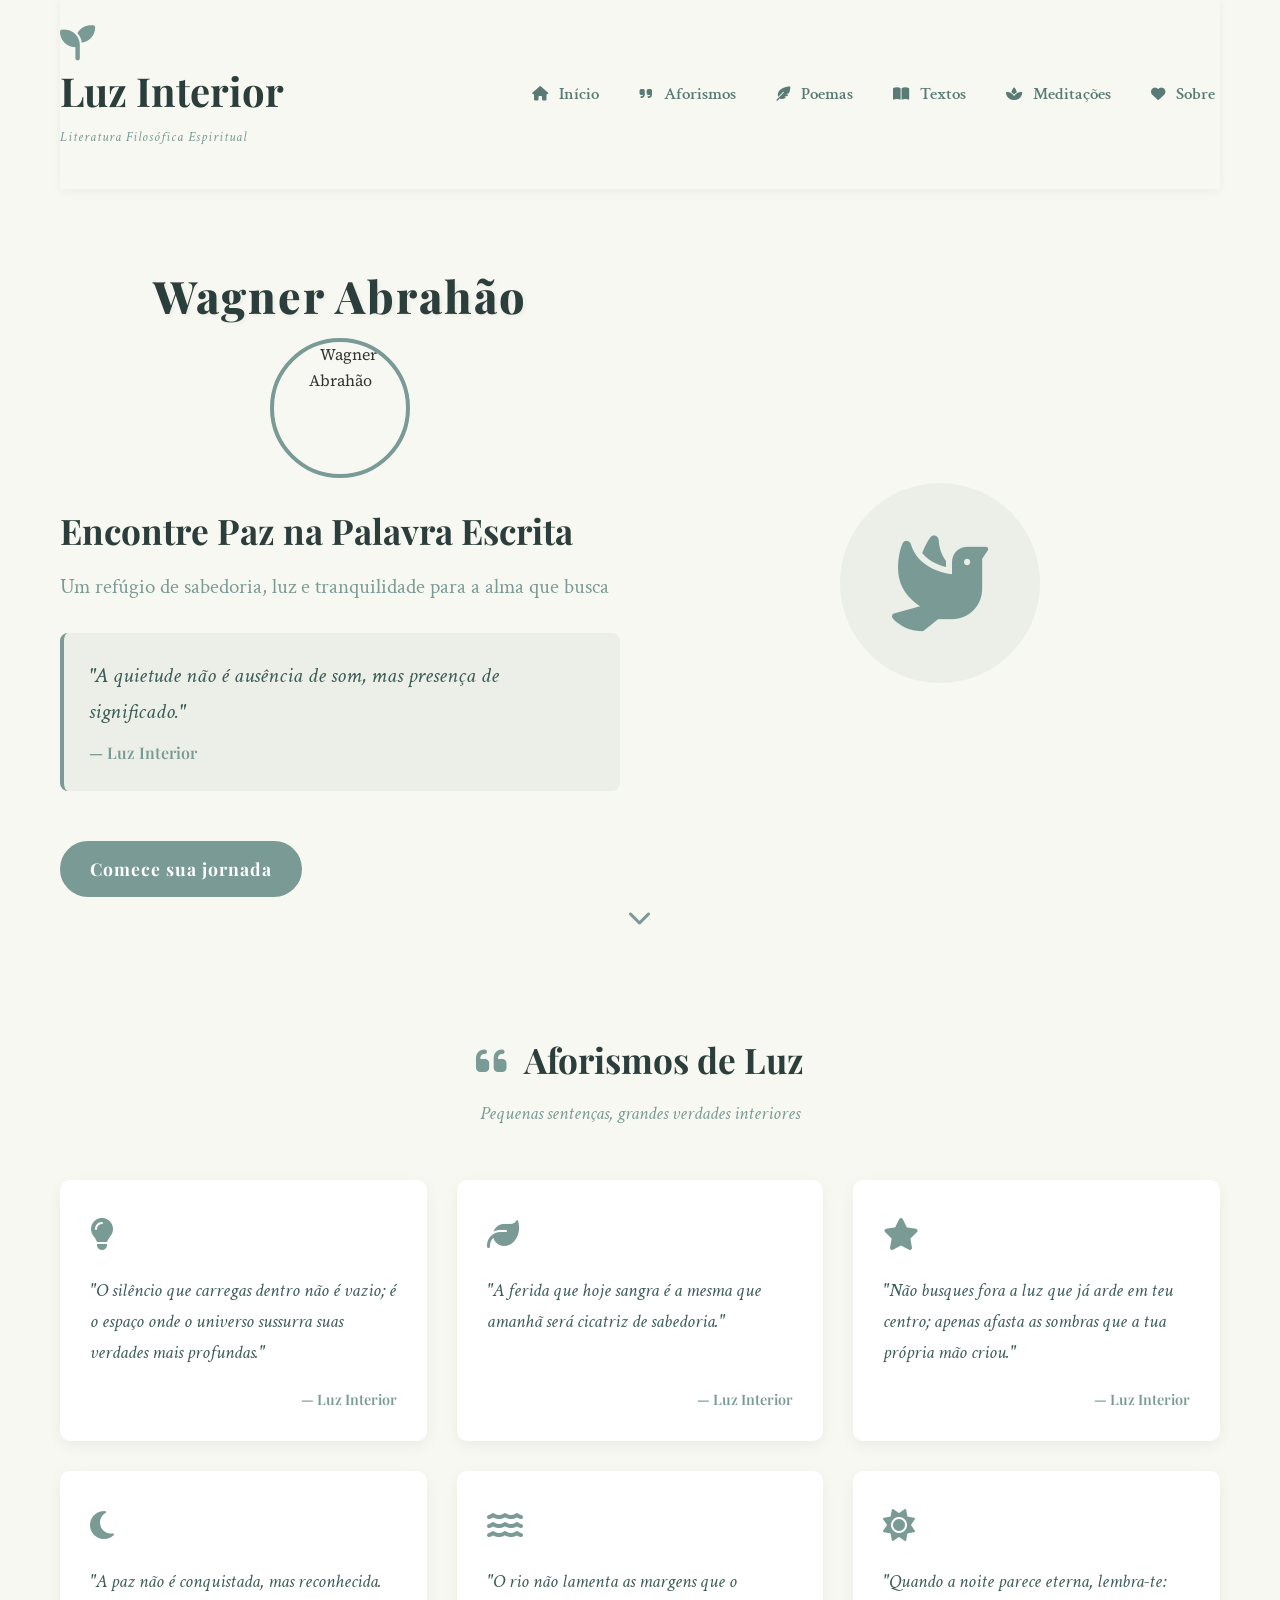
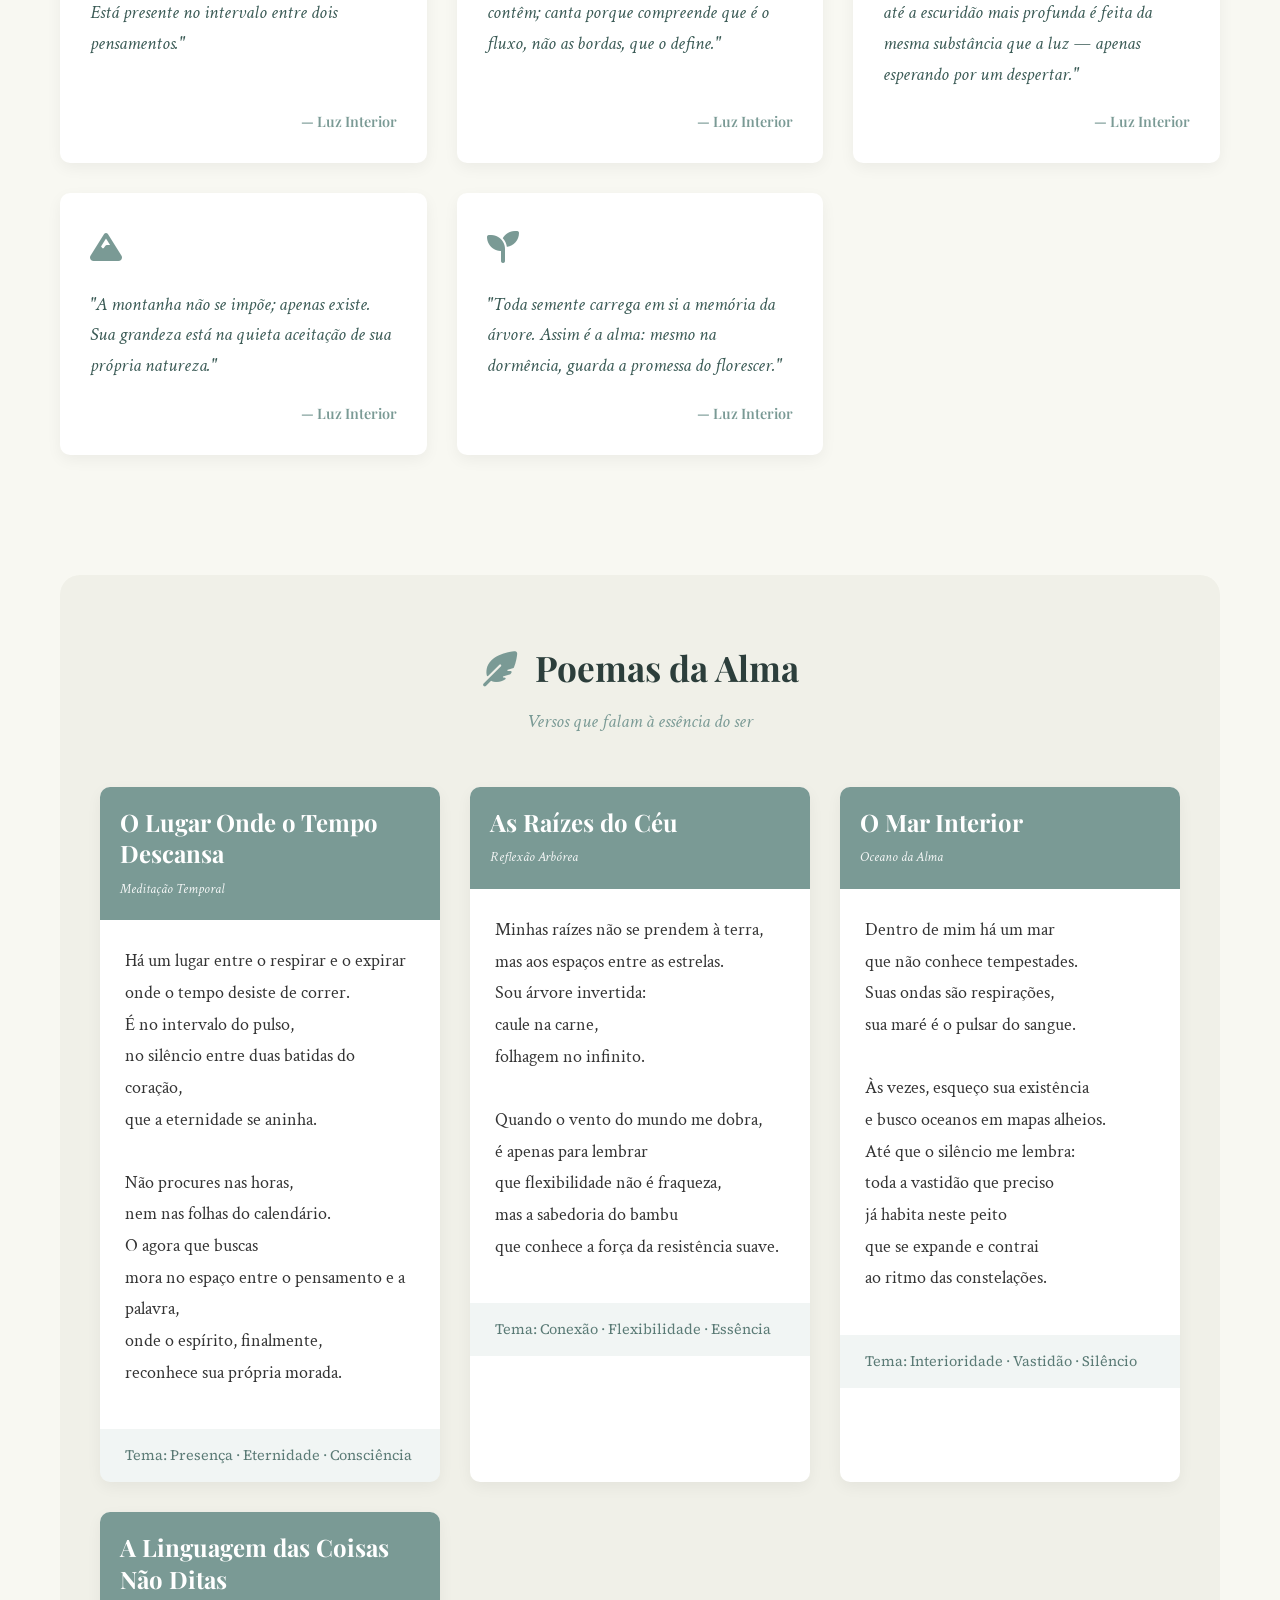
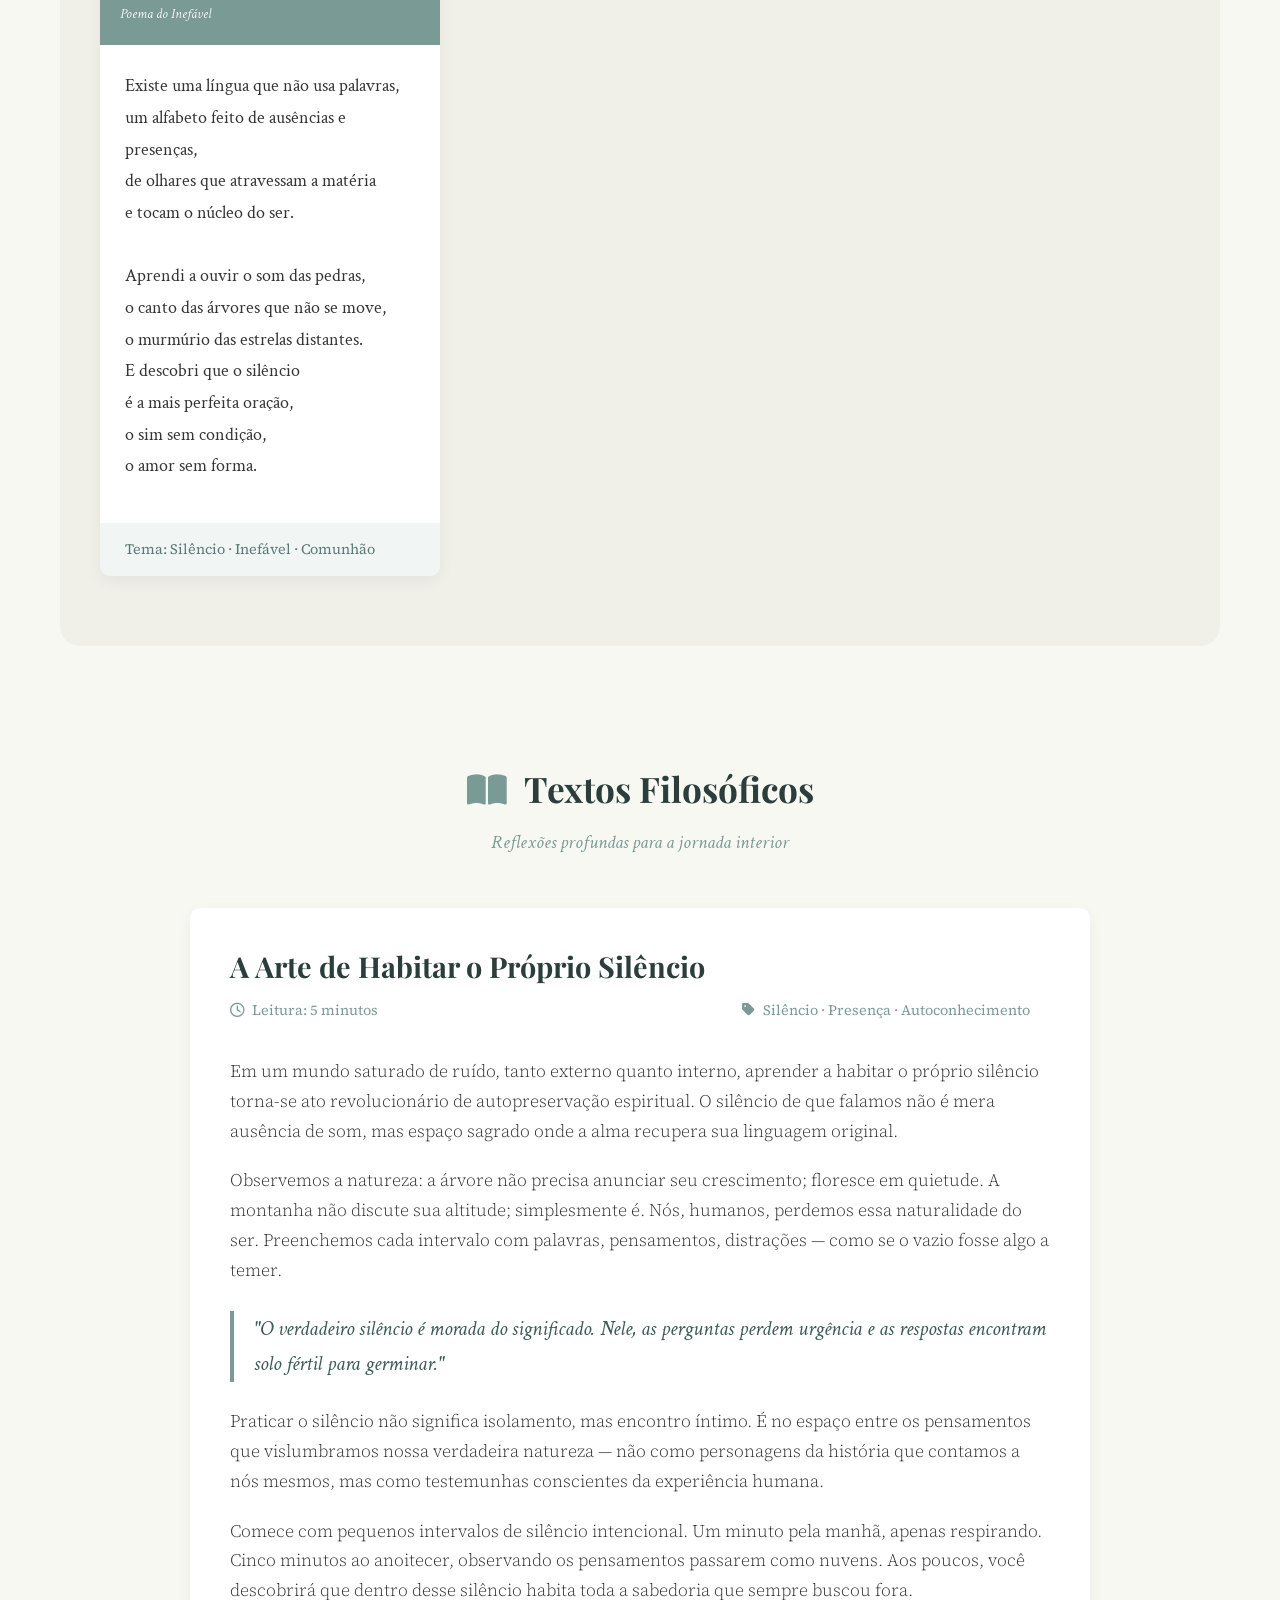
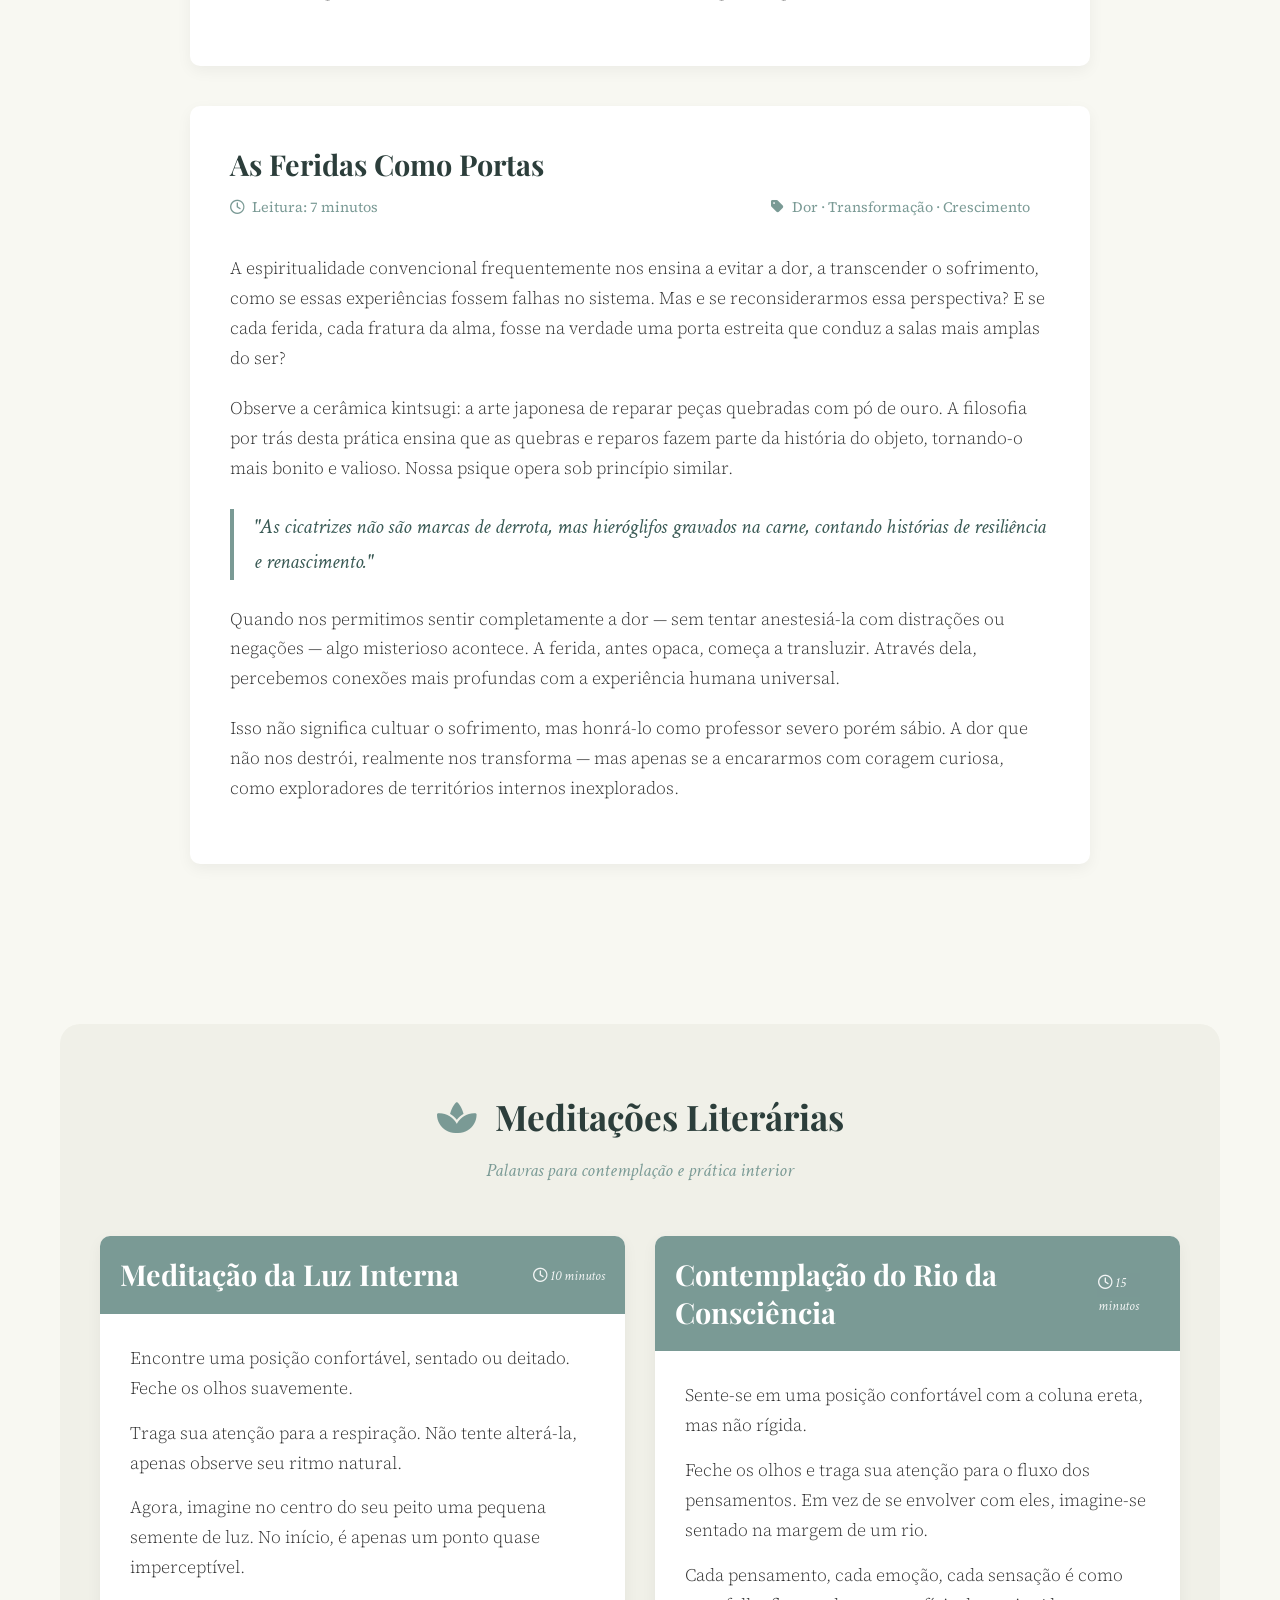
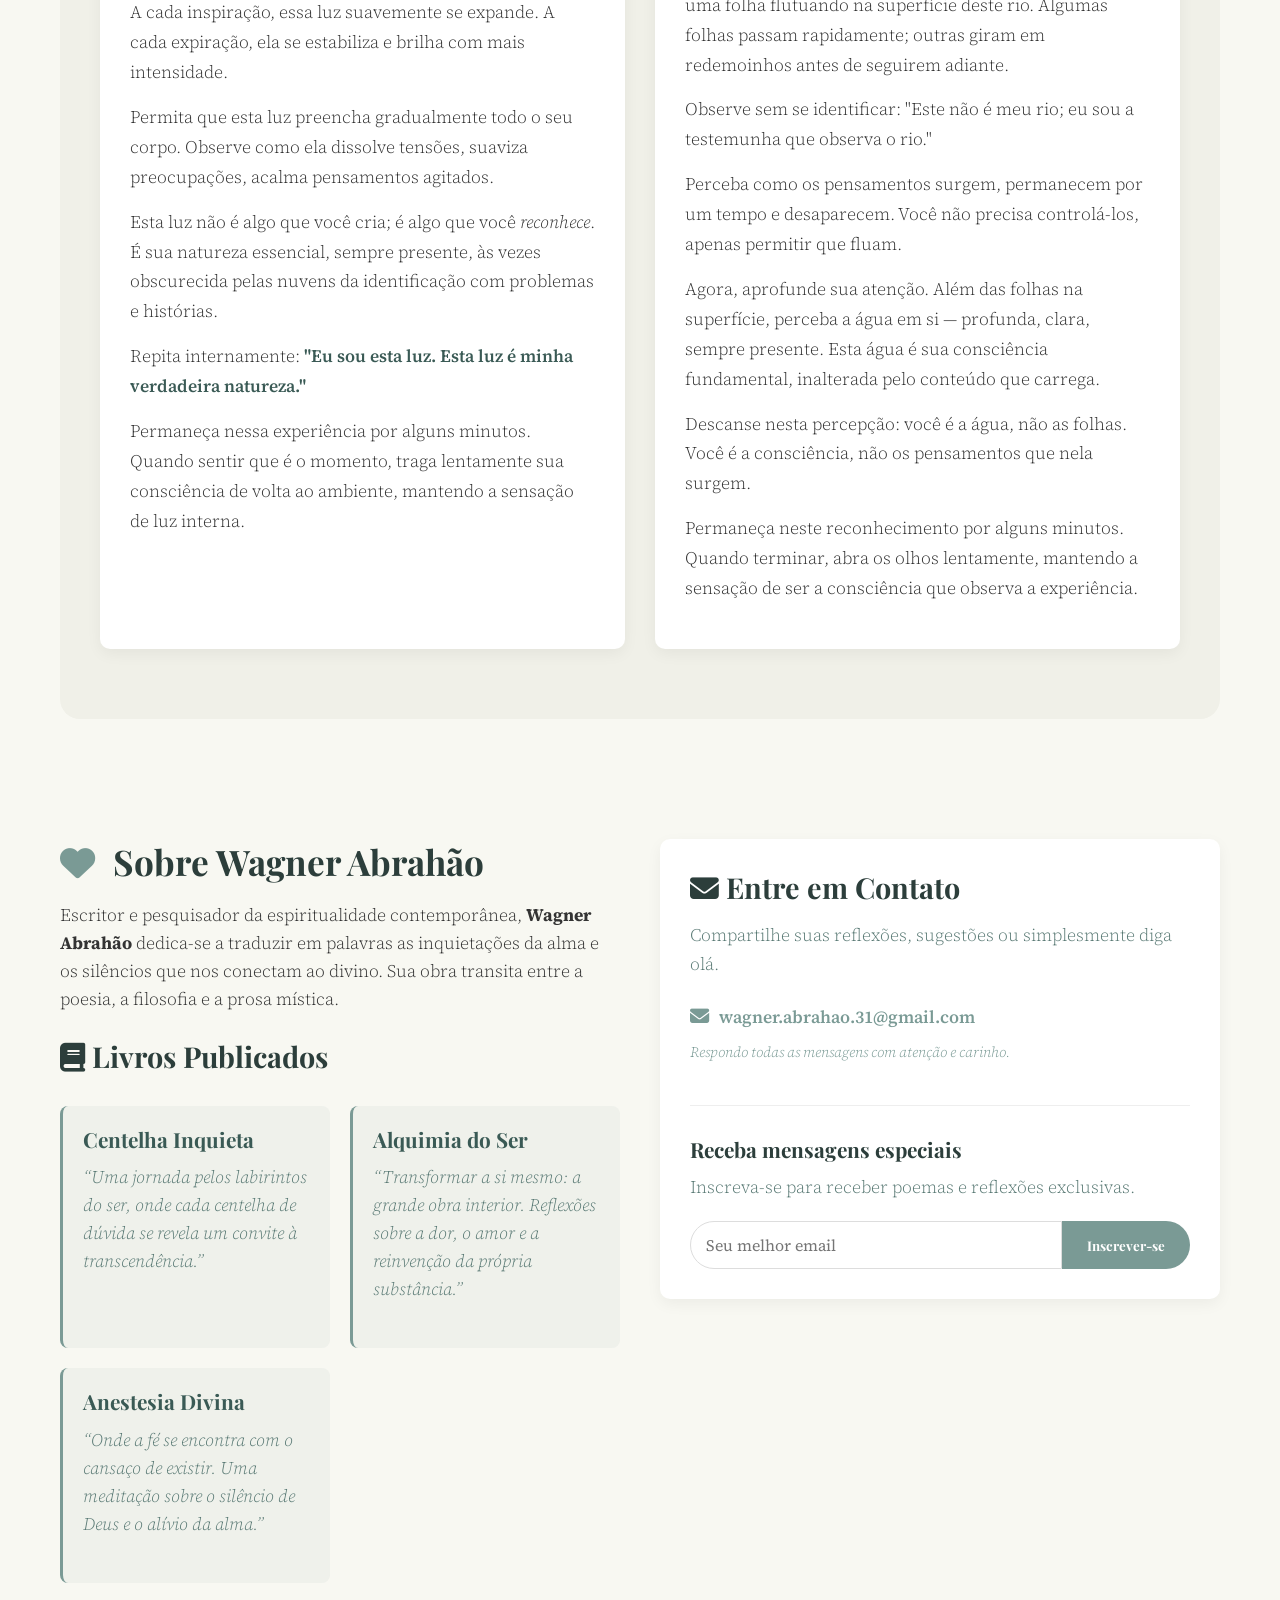
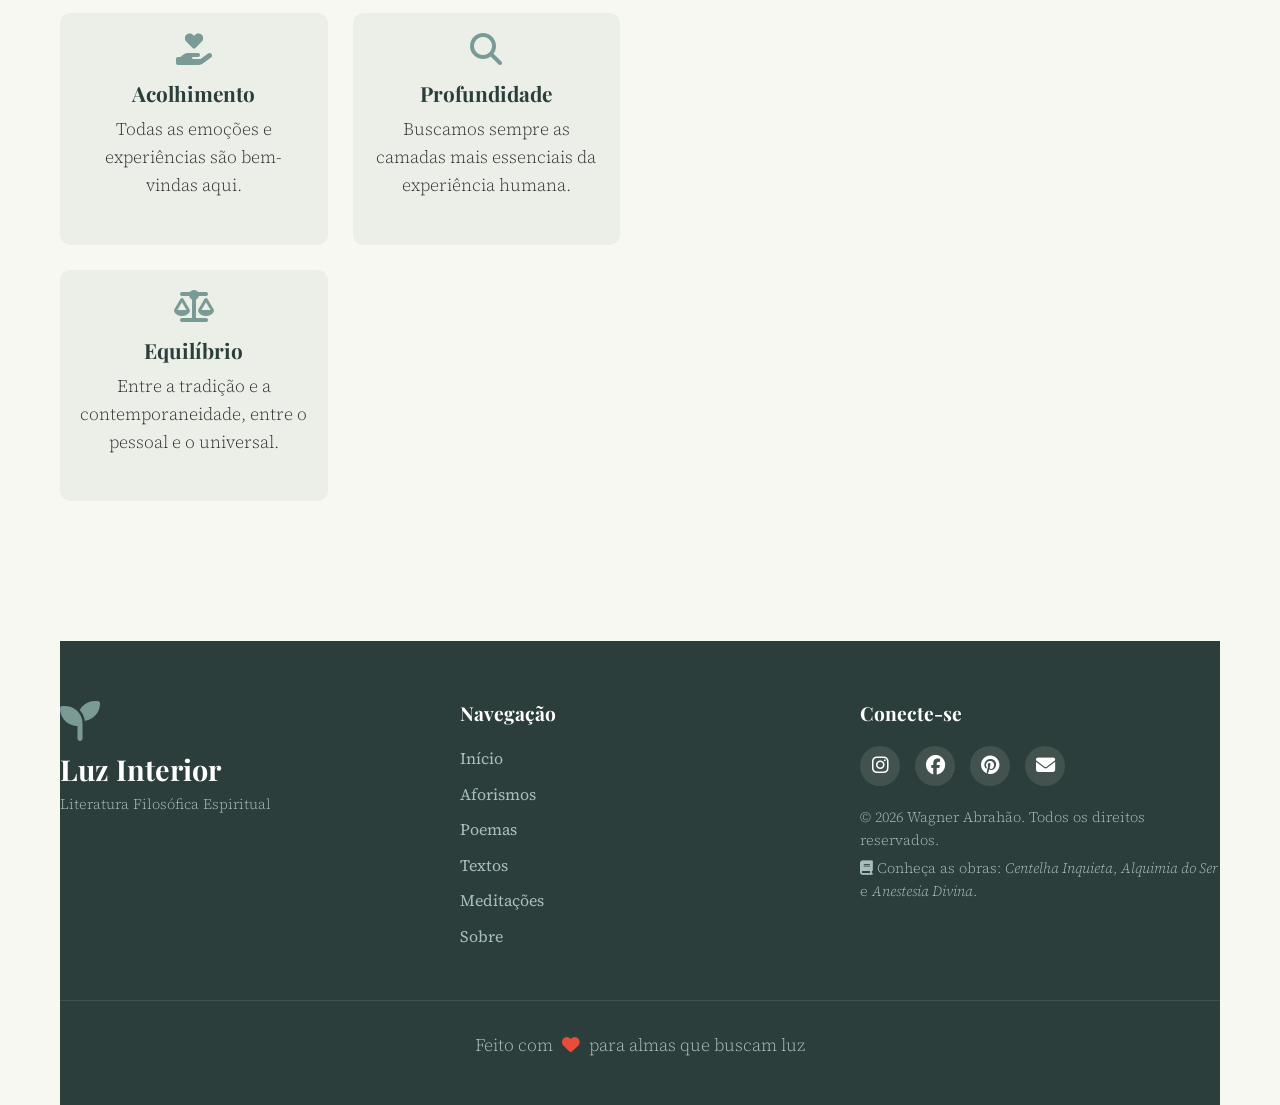
==== index.html @ ebd75d44 "Update index.html" ====
<!DOCTYPE html>
<html lang="pt-br">
<head>
    <meta charset="UTF-8">
    <meta name="viewport" content="width=device-width, initial-scale=1.0">
    <title>Luz Interior - Wagner Abrahão | Literatura Filosófica Espiritual</title>
    
    <!-- FAVICON CORRIGIDO (PNG BASE64 - SEM ERROS) -->
    <link rel="icon" type="image/png" href="[data-uri]">
    
    <link rel="stylesheet" href="style.css">
    <link rel="stylesheet" href="https://cdnjs.cloudflare.com/ajax/libs/font-awesome/6.4.0/css/all.min.css">
    <link href="https://fonts.googleapis.com/css2?family=Crimson+Text:wght@400;600;700&family=Playfair+Display:wght@400;700;800&family=Source+Serif+Pro:wght@300;400;600&display=swap" rel="stylesheet">
</head>
<body>
    <div class="container">
        <!-- HEADER -->
        <header>
            <div class="logo">
                <i class="fas fa-seedling"></i>
                <h1>Luz Interior</h1>
                <p class="subtitle">Literatura Filosófica Espiritual</p>
            </div>
            <nav>
                <ul>
                    <li><a href="#inicio" class="nav-link"><i class="fas fa-home"></i> Início</a></li>
                    <li><a href="#aforismos" class="nav-link"><i class="fas fa-quote-right"></i> Aforismos</a></li>
                    <li><a href="#poemas" class="nav-link"><i class="fas fa-feather-alt"></i> Poemas</a></li>
                    <li><a href="#textos" class="nav-link"><i class="fas fa-book-open"></i> Textos</a></li>
                    <li><a href="#meditacoes" class="nav-link"><i class="fas fa-spa"></i> Meditações</a></li>
                    <li><a href="#sobre" class="nav-link"><i class="fas fa-heart"></i> Sobre</a></li>
                </ul>
            </nav>
            <div class="mobile-menu">
                <i class="fas fa-bars" id="menu-toggle"></i>
            </div>
        </header>

        <main>
            <!-- HERO / INÍCIO (COM NOME E FOTO DO AUTOR) -->
            <section id="inicio" class="hero">
                <div class="hero-content">
                    <div class="hero-text">
                        <!-- ========== NOME E FOTO DO AUTOR ========== -->
                        <div class="hero-author">
                            <span class="hero-author-name">Wagner Abrahão</span>
                            <!-- 
                                ⚠️ ATENÇÃO: SUBSTITUA A URL ABAIXO PELA URL RAW DA SUA FOTO NO GITHUB ⚠️
                                EXEMPLO: https://raw.githubusercontent.com/WagnerAbrahao/luz-interior/main/perfil.jpg
                            -->
                            <img src="https://raw.githubusercontent.com/SEU-USUARIO/SEU-REPOSITORIO/main/perfil.jpg"
                                 alt="Wagner Abrahão"
                                 class="hero-author-image"
                                 onerror="this.onerror=null; this.src='https://via.placeholder.com/140x140/7a9a95/ffffff?text=WA';">
                        </div>
                        <!-- ========================================= -->
                        
                        <h2>Encontre Paz na Palavra Escrita</h2>
                        <p class="hero-subtitle">Um refúgio de sabedoria, luz e tranquilidade para a alma que busca</p>
                        <div class="quote">
                            <p>"A quietude não é ausência de som, mas presença de significado."</p>
                            <span class="quote-author">— Luz Interior</span>
                        </div>
                        <a href="#aforismos" class="cta-button">Comece sua jornada</a>
                    </div>
                    <div class="hero-image">
                        <div class="floating-icon">
                            <i class="fas fa-dove"></i>
                        </div>
                    </div>
                </div>
                <div class="scroll-indicator">
                    <i class="fas fa-chevron-down"></i>
                </div>
            </section>

            <!-- AFORISMOS -->
            <section id="aforismos" class="section">
                <div class="section-header">
                    <h2><i class="fas fa-quote-left"></i> Aforismos de Luz</h2>
                    <p class="section-subtitle">Pequenas sentenças, grandes verdades interiores</p>
                </div>
                <div class="content-grid">
                    <div class="card">
                        <div class="card-icon"><i class="fas fa-lightbulb"></i></div>
                        <p>"O silêncio que carregas dentro não é vazio; é o espaço onde o universo sussurra suas verdades mais profundas."</p>
                        <span class="author">— Luz Interior</span>
                    </div>
                    <div class="card">
                        <div class="card-icon"><i class="fas fa-leaf"></i></div>
                        <p>"A ferida que hoje sangra é a mesma que amanhã será cicatriz de sabedoria."</p>
                        <span class="author">— Luz Interior</span>
                    </div>
                    <div class="card">
                        <div class="card-icon"><i class="fas fa-star"></i></div>
                        <p>"Não busques fora a luz que já arde em teu centro; apenas afasta as sombras que a tua própria mão criou."</p>
                        <span class="author">— Luz Interior</span>
                    </div>
                    <div class="card">
                        <div class="card-icon"><i class="fas fa-moon"></i></div>
                        <p>"A paz não é conquistada, mas reconhecida. Está presente no intervalo entre dois pensamentos."</p>
                        <span class="author">— Luz Interior</span>
                    </div>
                    <div class="card">
                        <div class="card-icon"><i class="fas fa-water"></i></div>
                        <p>"O rio não lamenta as margens que o contêm; canta porque compreende que é o fluxo, não as bordas, que o define."</p>
                        <span class="author">— Luz Interior</span>
                    </div>
                    <div class="card">
                        <div class="card-icon"><i class="fas fa-sun"></i></div>
                        <p>"Quando a noite parece eterna, lembra-te: até a escuridão mais profunda é feita da mesma substância que a luz — apenas esperando por um despertar."</p>
                        <span class="author">— Luz Interior</span>
                    </div>
                    <div class="card">
                        <div class="card-icon"><i class="fas fa-mountain"></i></div>
                        <p>"A montanha não se impõe; apenas existe. Sua grandeza está na quieta aceitação de sua própria natureza."</p>
                        <span class="author">— Luz Interior</span>
                    </div>
                    <div class="card">
                        <div class="card-icon"><i class="fas fa-seedling"></i></div>
                        <p>"Toda semente carrega em si a memória da árvore. Assim é a alma: mesmo na dormência, guarda a promessa do florescer."</p>
                        <span class="author">— Luz Interior</span>
                    </div>
                </div>
            </section>

            <!-- POEMAS -->
            <section id="poemas" class="section dark">
                <div class="section-header">
                    <h2><i class="fas fa-feather-alt"></i> Poemas da Alma</h2>
                    <p class="section-subtitle">Versos que falam à essência do ser</p>
                </div>
                <div class="poem-container">
                    <div class="poem">
                        <div class="poem-header"><h3>O Lugar Onde o Tempo Descansa</h3><span class="poem-date">Meditação Temporal</span></div>
                        <div class="poem-content">
                            <p>Há um lugar entre o respirar e o expirar<br>onde o tempo desiste de correr.<br>É no intervalo do pulso,<br>no silêncio entre duas batidas do coração,<br>que a eternidade se aninha.<br><br>Não procures nas horas,<br>nem nas folhas do calendário.<br>O agora que buscas<br>mora no espaço entre o pensamento e a palavra,<br>onde o espírito, finalmente,<br>reconhece sua própria morada.</p>
                        </div>
                        <div class="poem-footer"><span class="poem-theme">Tema: Presença · Eternidade · Consciência</span></div>
                    </div>
                    <div class="poem">
                        <div class="poem-header"><h3>As Raízes do Céu</h3><span class="poem-date">Reflexão Arbórea</span></div>
                        <div class="poem-content">
                            <p>Minhas raízes não se prendem à terra,<br>mas aos espaços entre as estrelas.<br>Sou árvore invertida:<br>caule na carne,<br>folhagem no infinito.<br><br>Quando o vento do mundo me dobra,<br>é apenas para lembrar<br>que flexibilidade não é fraqueza,<br>mas a sabedoria do bambu<br>que conhece a força da resistência suave.</p>
                        </div>
                        <div class="poem-footer"><span class="poem-theme">Tema: Conexão · Flexibilidade · Essência</span></div>
                    </div>
                    <div class="poem">
                        <div class="poem-header"><h3>O Mar Interior</h3><span class="poem-date">Oceano da Alma</span></div>
                        <div class="poem-content">
                            <p>Dentro de mim há um mar<br>que não conhece tempestades.<br>Suas ondas são respirações,<br>sua maré é o pulsar do sangue.<br><br>Às vezes, esqueço sua existência<br>e busco oceanos em mapas alheios.<br>Até que o silêncio me lembra:<br>toda a vastidão que preciso<br>já habita neste peito<br>que se expande e contrai<br>ao ritmo das constelações.</p>
                        </div>
                        <div class="poem-footer"><span class="poem-theme">Tema: Interioridade · Vastidão · Silêncio</span></div>
                    </div>
                    <div class="poem">
                        <div class="poem-header"><h3>A Linguagem das Coisas Não Ditas</h3><span class="poem-date">Poema do Inefável</span></div>
                        <div class="poem-content">
                            <p>Existe uma língua que não usa palavras,<br>um alfabeto feito de ausências e presenças,<br>de olhares que atravessam a matéria<br>e tocam o núcleo do ser.<br><br>Aprendi a ouvir o som das pedras,<br>o canto das árvores que não se move,<br>o murmúrio das estrelas distantes.<br>E descobri que o silêncio<br>é a mais perfeita oração,<br>o sim sem condição,<br>o amor sem forma.</p>
                        </div>
                        <div class="poem-footer"><span class="poem-theme">Tema: Silêncio · Inefável · Comunhão</span></div>
                    </div>
                </div>
            </section>

            <!-- TEXTOS FILOSÓFICOS -->
            <section id="textos" class="section">
                <div class="section-header">
                    <h2><i class="fas fa-book-open"></i> Textos Filosóficos</h2>
                    <p class="section-subtitle">Reflexões profundas para a jornada interior</p>
                </div>
                <div class="text-container">
                    <article class="philosophical-text">
                        <h3>A Arte de Habitar o Próprio Silêncio</h3>
                        <div class="text-meta">
                            <span><i class="far fa-clock"></i> Leitura: 5 minutos</span>
                            <span><i class="fas fa-tag"></i> Silêncio · Presença · Autoconhecimento</span>
                        </div>
                        <div class="text-content">
                            <p>Em um mundo saturado de ruído, tanto externo quanto interno, aprender a habitar o próprio silêncio torna-se ato revolucionário de autopreservação espiritual. O silêncio de que falamos não é mera ausência de som, mas espaço sagrado onde a alma recupera sua linguagem original.</p>
                            <p>Observemos a natureza: a árvore não precisa anunciar seu crescimento; floresce em quietude. A montanha não discute sua altitude; simplesmente é. Nós, humanos, perdemos essa naturalidade do ser. Preenchemos cada intervalo com palavras, pensamentos, distrações — como se o vazio fosse algo a temer.</p>
                            <blockquote>"O verdadeiro silêncio é morada do significado. Nele, as perguntas perdem urgência e as respostas encontram solo fértil para germinar."</blockquote>
                            <p>Praticar o silêncio não significa isolamento, mas encontro íntimo. É no espaço entre os pensamentos que vislumbramos nossa verdadeira natureza — não como personagens da história que contamos a nós mesmos, mas como testemunhas conscientes da experiência humana.</p>
                            <p>Comece com pequenos intervalos de silêncio intencional. Um minuto pela manhã, apenas respirando. Cinco minutos ao anoitecer, observando os pensamentos passarem como nuvens. Aos poucos, você descobrirá que dentro desse silêncio habita toda a sabedoria que sempre buscou fora.</p>
                        </div>
                    </article>
                    <article class="philosophical-text">
                        <h3>As Feridas Como Portas</h3>
                        <div class="text-meta">
                            <span><i class="far fa-clock"></i> Leitura: 7 minutos</span>
                            <span><i class="fas fa-tag"></i> Dor · Transformação · Crescimento</span>
                        </div>
                        <div class="text-content">
                            <p>A espiritualidade convencional frequentemente nos ensina a evitar a dor, a transcender o sofrimento, como se essas experiências fossem falhas no sistema. Mas e se reconsiderarmos essa perspectiva? E se cada ferida, cada fratura da alma, fosse na verdade uma porta estreita que conduz a salas mais amplas do ser?</p>
                            <p>Observe a cerâmica kintsugi: a arte japonesa de reparar peças quebradas com pó de ouro. A filosofia por trás desta prática ensina que as quebras e reparos fazem parte da história do objeto, tornando-o mais bonito e valioso. Nossa psique opera sob princípio similar.</p>
                            <blockquote>"As cicatrizes não são marcas de derrota, mas hieróglifos gravados na carne, contando histórias de resiliência e renascimento."</blockquote>
                            <p>Quando nos permitimos sentir completamente a dor — sem tentar anestesiá-la com distrações ou negações — algo misterioso acontece. A ferida, antes opaca, começa a transluzir. Através dela, percebemos conexões mais profundas com a experiência humana universal.</p>
                            <p>Isso não significa cultuar o sofrimento, mas honrá-lo como professor severo porém sábio. A dor que não nos destrói, realmente nos transforma — mas apenas se a encararmos com coragem curiosa, como exploradores de territórios internos inexplorados.</p>
                        </div>
                    </article>
                </div>
            </section>

            <!-- MEDITAÇÕES -->
            <section id="meditacoes" class="section dark">
                <div class="section-header">
                    <h2><i class="fas fa-spa"></i> Meditações Literárias</h2>
                    <p class="section-subtitle">Palavras para contemplação e prática interior</p>
                </div>
                <div class="meditation-container">
                    <div class="meditation">
                        <div class="meditation-header">
                            <h3>Meditação da Luz Interna</h3>
                            <span class="meditation-time"><i class="far fa-clock"></i> 10 minutos</span>
                        </div>
                        <div class="meditation-content">
                            <p>Encontre uma posição confortável, sentado ou deitado. Feche os olhos suavemente.</p>
                            <p>Traga sua atenção para a respiração. Não tente alterá-la, apenas observe seu ritmo natural.</p>
                            <p>Agora, imagine no centro do seu peito uma pequena semente de luz. No início, é apenas um ponto quase imperceptível.</p>
                            <p>A cada inspiração, essa luz suavemente se expande. A cada expiração, ela se estabiliza e brilha com mais intensidade.</p>
                            <p>Permita que esta luz preencha gradualmente todo o seu corpo. Observe como ela dissolve tensões, suaviza preocupações, acalma pensamentos agitados.</p>
                            <p>Esta luz não é algo que você cria; é algo que você <em>reconhece</em>. É sua natureza essencial, sempre presente, às vezes obscurecida pelas nuvens da identificação com problemas e histórias.</p>
                            <p>Repita internamente: <strong>"Eu sou esta luz. Esta luz é minha verdadeira natureza."</strong></p>
                            <p>Permaneça nessa experiência por alguns minutos. Quando sentir que é o momento, traga lentamente sua consciência de volta ao ambiente, mantendo a sensação de luz interna.</p>
                        </div>
                    </div>
                    <div class="meditation">
                        <div class="meditation-header">
                            <h3>Contemplação do Rio da Consciência</h3>
                            <span class="meditation-time"><i class="far fa-clock"></i> 15 minutos</span>
                        </div>
                        <div class="meditation-content">
                            <p>Sente-se em uma posição confortável com a coluna ereta, mas não rígida.</p>
                            <p>Feche os olhos e traga sua atenção para o fluxo dos pensamentos. Em vez de se envolver com eles, imagine-se sentado na margem de um rio.</p>
                            <p>Cada pensamento, cada emoção, cada sensação é como uma folha flutuando na superfície deste rio. Algumas folhas passam rapidamente; outras giram em redemoinhos antes de seguirem adiante.</p>
                            <p>Observe sem se identificar: "Este não é meu rio; eu sou a testemunha que observa o rio."</p>
                            <p>Perceba como os pensamentos surgem, permanecem por um tempo e desaparecem. Você não precisa controlá-los, apenas permitir que fluam.</p>
                            <p>Agora, aprofunde sua atenção. Além das folhas na superfície, perceba a água em si — profunda, clara, sempre presente. Esta água é sua consciência fundamental, inalterada pelo conteúdo que carrega.</p>
                            <p>Descanse nesta percepção: você é a água, não as folhas. Você é a consciência, não os pensamentos que nela surgem.</p>
                            <p>Permaneça neste reconhecimento por alguns minutos. Quando terminar, abra os olhos lentamente, mantendo a sensação de ser a consciência que observa a experiência.</p>
                        </div>
                    </div>
                </div>
            </section>

            <!-- SOBRE (COM SEUS LIVROS) -->
            <section id="sobre" class="section">
                <div class="about-container">
                    <div class="about-content">
                        <h2><i class="fas fa-heart"></i> Sobre Wagner Abrahão</h2>
                        <p>Escritor e pesquisador da espiritualidade contemporânea, <strong>Wagner Abrahão</strong> dedica-se a traduzir em palavras as inquietações da alma e os silêncios que nos conectam ao divino. Sua obra transita entre a poesia, a filosofia e a prosa mística.</p>
                        
                        <h3><i class="fas fa-book"></i> Livros Publicados</h3>
                        <div class="books">
                            <div class="book">
                                <h4>Centelha Inquieta</h4>
                                <p>“Uma jornada pelos labirintos do ser, onde cada centelha de dúvida se revela um convite à transcendência.”</p>
                            </div>
                            <div class="book">
                                <h4>Alquimia do Ser</h4>
                                <p>“Transformar a si mesmo: a grande obra interior. Reflexões sobre a dor, o amor e a reinvenção da própria substância.”</p>
                            </div>
                            <div class="book">
                                <h4>Anestesia Divina</h4>
                                <p>“Onde a fé se encontra com o cansaço de existir. Uma meditação sobre o silêncio de Deus e o alívio da alma.”</p>
                            </div>
                        </div>
                        
                        <div class="principles">
                            <div class="principle">
                                <i class="fas fa-hand-holding-heart"></i>
                                <h4>Acolhimento</h4>
                                <p>Todas as emoções e experiências são bem-vindas aqui.</p>
                            </div>
                            <div class="principle">
                                <i class="fas fa-search"></i>
                                <h4>Profundidade</h4>
                                <p>Buscamos sempre as camadas mais essenciais da experiência humana.</p>
                            </div>
                            <div class="principle">
                                <i class="fas fa-balance-scale"></i>
                                <h4>Equilíbrio</h4>
                                <p>Entre a tradição e a contemporaneidade, entre o pessoal e o universal.</p>
                            </div>
                        </div>
                    </div>
                    
                    <div class="contact-box">
                        <h3><i class="fas fa-envelope"></i> Entre em Contato</h3>
                        <p>Compartilhe suas reflexões, sugestões ou simplesmente diga olá.</p>
                        
                        <div class="contact-info">
                            <a href="mailto:wagner.abrahao.31@gmail.com?subject=Contato%20do%20Site&body=Olá,%20gostaria%20de%20entrar%20em%20contato..." class="email-link">
                                <i class="fas fa-envelope"></i>
                                <span>wagner.abrahao.31@gmail.com</span>
                            </a>
                            <p class="contact-note">Respondo todas as mensagens com atenção e carinho.</p>
                        </div>
                        
                        <div class="newsletter">
                            <h4>Receba mensagens especiais</h4>
                            <p>Inscreva-se para receber poemas e reflexões exclusivas.</p>
                            <form id="newsletter-form">
                                <input type="email" placeholder="Seu melhor email" required>
                                <button type="submit">Inscrever-se</button>
                            </form>
                        </div>
                    </div>
                </div>
            </section>
        </main>

        <!-- RODAPÉ -->
        <footer>
            <div class="footer-content">
                <div class="footer-logo">
                    <i class="fas fa-seedling"></i>
                    <h3>Luz Interior</h3>
                    <p>Literatura Filosófica Espiritual</p>
                </div>
                
                <div class="footer-links">
                    <h4>Navegação</h4>
                    <ul>
                        <li><a href="#inicio">Início</a></li>
                        <li><a href="#aforismos">Aforismos</a></li>
                        <li><a href="#poemas">Poemas</a></li>
                        <li><a href="#textos">Textos</a></li>
                        <li><a href="#meditacoes">Meditações</a></li>
                        <li><a href="#sobre">Sobre</a></li>
                    </ul>
                </div>
                
                <div class="footer-social">
                    <h4>Conecte-se</h4>
                    <div class="social-icons">
                        <a href="#" aria-label="Instagram"><i class="fab fa-instagram"></i></a>
                        <a href="#" aria-label="Facebook"><i class="fab fa-facebook"></i></a>
                        <a href="#" aria-label="Pinterest"><i class="fab fa-pinterest"></i></a>
                        <a href="mailto:wagner.abrahao.31@gmail.com" aria-label="Email" class="email-footer">
                            <i class="fas fa-envelope"></i>
                        </a>
                    </div>
                    <p class="copyright">© 2026 Wagner Abrahão. Todos os direitos reservados.</p>
                    <p class="disclaimer">
                        <i class="fas fa-book"></i> Conheça as obras: 
                        <em>Centelha Inquieta</em>, 
                        <em>Alquimia do Ser</em> e 
                        <em>Anestesia Divina</em>.
                    </p>
                </div>
            </div>
            
            <div class="footer-bottom">
                <p>Feito com <i class="fas fa-heart"></i> para almas que buscam luz</p>
            </div>
        </footer>
    </div>

    <script src="script.js"></script>
</body>
</html>
---- style.css ----
/* ===== RESET E CONFIGURAÇÕES GERAIS ===== */
* {
    margin: 0;
    padding: 0;
    box-sizing: border-box;
}

html {
    scroll-behavior: smooth;
}

body {
    font-family: 'Source Serif Pro', serif;
    color: #333;
    background-color: #f8f8f2;
    line-height: 1.6;
    overflow-x: hidden;
}

.container {
    max-width: 1200px;
    margin: 0 auto;
    padding: 0 20px;
}

/* ===== TIPOGRAFIA ===== */
h1, h2, h3, h4 {
    font-family: 'Playfair Display', serif;
    font-weight: 700;
    line-height: 1.3;
    color: #2c3e3b;
}

h1 {
    font-size: 2.5rem;
    margin-bottom: 0.5rem;
}

h2 {
    font-size: 2.2rem;
    margin-bottom: 1rem;
    position: relative;
    display: inline-block;
}

h2 i {
    margin-right: 10px;
    color: #7a9a95;
}

h3 {
    font-size: 1.8rem;
    margin-bottom: 0.8rem;
}

h4 {
    font-size: 1.3rem;
    margin-bottom: 0.5rem;
}

p {
    margin-bottom: 1rem;
    font-size: 1.1rem;
    font-weight: 300;
}

a {
    text-decoration: none;
    color: inherit;
    transition: color 0.3s ease;
}

/* ===== HEADER ===== */
header {
    padding: 25px 0;
    display: flex;
    justify-content: space-between;
    align-items: center;
    position: sticky;
    top: 0;
    background-color: rgba(248, 248, 242, 0.95);
    z-index: 100;
    box-shadow: 0 2px 10px rgba(0, 0, 0, 0.05);
}

.logo {
    display: flex;
    flex-direction: column;
    align-items: flex-start;
}

.logo i {
    font-size: 2.2rem;
    color: #7a9a95;
    margin-bottom: 5px;
}

.subtitle {
    font-family: 'Crimson Text', serif;
    font-style: italic;
    color: #7a9a95;
    font-size: 0.9rem;
    letter-spacing: 1px;
}

nav ul {
    display: flex;
    list-style: none;
}

nav li {
    margin-left: 30px;
}

.nav-link {
    font-family: 'Crimson Text', serif;
    font-weight: 600;
    font-size: 1.05rem;
    color: #5a7a75;
    padding: 8px 5px;
    position: relative;
}

.nav-link:hover {
    color: #3a5a55;
}

.nav-link::after {
    content: '';
    position: absolute;
    bottom: 0;
    left: 0;
    width: 0;
    height: 2px;
    background-color: #7a9a95;
    transition: width 0.3s ease;
}

.nav-link:hover::after {
    width: 100%;
}

.nav-link i {
    margin-right: 8px;
    font-size: 0.9rem;
}

.mobile-menu {
    display: none;
    font-size: 1.5rem;
    color: #5a7a75;
    cursor: pointer;
}

/* ===== SEÇÃO HERO ===== */
.hero {
    padding: 80px 0 60px;
    min-height: 85vh;
    display: flex;
    flex-direction: column;
    justify-content: center;
    position: relative;
}

.hero-content {
    display: flex;
    align-items: center;
    justify-content: space-between;
    flex-wrap: wrap;
}

.hero-text {
    flex: 1;
    min-width: 300px;
    padding-right: 40px;
}

.hero-subtitle {
    font-family: 'Crimson Text', serif;
    font-size: 1.3rem;
    color: #7a9a95;
    margin-bottom: 30px;
}

.quote {
    background-color: rgba(122, 154, 149, 0.1);
    padding: 25px;
    border-radius: 8px;
    margin: 30px 0;
    border-left: 4px solid #7a9a95;
}

.quote p {
    font-family: 'Crimson Text', serif;
    font-style: italic;
    font-size: 1.4rem;
    color: #3a5a55;
    margin-bottom: 10px;
}

.quote-author {
    font-family: 'Playfair Display', serif;
    font-weight: 600;
    color: #7a9a95;
    font-size: 1rem;
}

.cta-button {
    display: inline-block;
    background-color: #7a9a95;
    color: white;
    padding: 12px 28px;
    border-radius: 30px;
    font-family: 'Playfair Display', serif;
    font-weight: 700;
    font-size: 1.1rem;
    letter-spacing: 1px;
    margin-top: 20px;
    transition: all 0.3s ease;
    border: 2px solid #7a9a95;
}

.cta-button:hover {
    background-color: transparent;
    color: #7a9a95;
}

.hero-image {
    flex: 1;
    min-width: 300px;
    display: flex;
    justify-content: center;
    align-items: center;
}

.floating-icon {
    width: 200px;
    height: 200px;
    background-color: rgba(122, 154, 149, 0.1);
    border-radius: 50%;
    display: flex;
    justify-content: center;
    align-items: center;
    animation: float 6s ease-in-out infinite;
}

.floating-icon i {
    font-size: 6rem;
    color: #7a9a95;
}

.scroll-indicator {
    position: absolute;
    bottom: 20px;
    left: 50%;
    transform: translateX(-50%);
    font-size: 1.5rem;
    color: #7a9a95;
    animation: bounce 2s infinite;
}

/* ===== AUTOR NO HERO (NOVO BLOCO) ===== */
.hero-author {
    display: flex;
    flex-direction: column;
    align-items: center;
    margin-bottom: 30px;
    text-align: center;
}

.hero-author-name {
    font-family: 'Playfair Display', serif;
    font-size: 2.8rem;
    font-weight: 800;
    color: #2c3e3b;
    line-height: 1.2;
    margin-bottom: 15px;
    letter-spacing: 2px;
    text-shadow: 2px 2px 4px rgba(0,0,0,0.05);
}

.hero-author-image {
    width: 140px;
    height: 140px;
    border-radius: 50%;
    object-fit: cover;   /* ESSA LINHA É CRÍTICA */
    border: 4px solid #7a9a95;
    display: block;      /* GARANTE QUE A IMAGEM APARECE */
}

.hero-author-image:hover {
    transform: scale(1.05);
}

@media (max-width: 768px) {
    .hero-author-name { font-size: 2.2rem; }
    .hero-author-image { width: 120px; height: 120px; }
}

@media (max-width: 576px) {
    .hero-author-name { font-size: 1.8rem; }
    .hero-author-image { width: 100px; height: 100px; }
}

/* ===== SEÇÕES GERAIS ===== */
.section {
    padding: 80px 0;
}

.section.dark {
    background-color: #f0f0e8;
    border-radius: 20px;
    margin: 40px 0;
    padding: 70px 40px;
}

.section-header {
    text-align: center;
    margin-bottom: 50px;
}

.section-subtitle {
    font-family: 'Crimson Text', serif;
    font-style: italic;
    color: #7a9a95;
    font-size: 1.2rem;
    max-width: 600px;
    margin: 0 auto;
}

/* ===== AFORISMOS ===== */
.content-grid {
    display: grid;
    grid-template-columns: repeat(auto-fill, minmax(280px, 1fr));
    gap: 30px;
}

.card {
    background-color: white;
    padding: 30px;
    border-radius: 10px;
    box-shadow: 0 5px 15px rgba(0, 0, 0, 0.05);
    transition: transform 0.3s ease, box-shadow 0.3s ease;
    display: flex;
    flex-direction: column;
}

.card:hover {
    transform: translateY(-10px);
    box-shadow: 0 15px 30px rgba(0, 0, 0, 0.1);
}

.card-icon {
    font-size: 2rem;
    color: #7a9a95;
    margin-bottom: 15px;
}

.card p {
    font-family: 'Crimson Text', serif;
    font-style: italic;
    font-size: 1.2rem;
    color: #3a5a55;
    flex-grow: 1;
    margin-bottom: 20px;
}

.author {
    font-family: 'Playfair Display', serif;
    font-weight: 600;
    color: #7a9a95;
    font-size: 0.9rem;
    text-align: right;
}

/* ===== POEMAS ===== */
.poem-container {
    display: grid;
    grid-template-columns: repeat(auto-fill, minmax(300px, 1fr));
    gap: 30px;
}

.poem {
    background-color: white;
    border-radius: 10px;
    overflow: hidden;
    box-shadow: 0 5px 15px rgba(0, 0, 0, 0.05);
    transition: transform 0.3s ease;
}

.poem:hover {
    transform: translateY(-5px);
}

.poem-header {
    background-color: #7a9a95;
    color: white;
    padding: 20px;
}

.poem-header h3 {
    color: white;
    font-size: 1.5rem;
    margin-bottom: 5px;
}

.poem-date {
    font-family: 'Crimson Text', serif;
    font-style: italic;
    font-size: 0.9rem;
    opacity: 0.9;
}

.poem-content {
    padding: 25px;
    font-family: 'Crimson Text', serif;
    font-size: 1.1rem;
    line-height: 1.8;
}

.poem-footer {
    padding: 15px 25px;
    background-color: rgba(122, 154, 149, 0.1);
    font-size: 0.9rem;
    color: #5a7a75;
}

/* ===== TEXTOS FILOSÓFICOS ===== */
.text-container {
    max-width: 900px;
    margin: 0 auto;
}

.philosophical-text {
    background-color: white;
    padding: 40px;
    border-radius: 10px;
    box-shadow: 0 5px 15px rgba(0, 0, 0, 0.05);
    margin-bottom: 40px;
}

.text-meta {
    display: flex;
    justify-content: space-between;
    margin-bottom: 25px;
    font-size: 0.9rem;
    color: #7a9a95;
    flex-wrap: wrap;
}

.text-meta span {
    margin-right: 20px;
    margin-bottom: 10px;
}

.text-meta i {
    margin-right: 5px;
}

.text-content {
    font-size: 1.1rem;
    line-height: 1.7;
}

.text-content p {
    margin-bottom: 20px;
}

blockquote {
    border-left: 4px solid #7a9a95;
    padding-left: 20px;
    margin: 25px 0;
    font-family: 'Crimson Text', serif;
    font-style: italic;
    font-size: 1.3rem;
    color: #3a5a55;
}

/* ===== MEDITAÇÕES ===== */
.meditation-container {
    display: grid;
    grid-template-columns: repeat(auto-fill, minmax(350px, 1fr));
    gap: 30px;
}

.meditation {
    background-color: white;
    border-radius: 10px;
    overflow: hidden;
    box-shadow: 0 5px 15px rgba(0, 0, 0, 0.05);
}

.meditation-header {
    background-color: #7a9a95;
    color: white;
    padding: 20px;
    display: flex;
    justify-content: space-between;
    align-items: center;
}

.meditation-header h3 {
    color: white;
    margin-bottom: 0;
}

.meditation-time {
    font-family: 'Crimson Text', serif;
    font-style: italic;
    font-size: 0.9rem;
    opacity: 0.9;
}

.meditation-content {
    padding: 30px;
    font-size: 1.05rem;
    line-height: 1.7;
}

.meditation-content p {
    margin-bottom: 15px;
}

.meditation-content strong {
    color: #3a5a55;
    font-weight: 600;
}

/* ===== LIVROS ===== */
.books {
    display: grid;
    grid-template-columns: repeat(auto-fit, minmax(200px, 1fr));
    gap: 20px;
    margin: 30px 0;
}

.book {
    background-color: rgba(122, 154, 149, 0.08);
    padding: 20px;
    border-radius: 8px;
    border-left: 3px solid #7a9a95;
}

.book h4 {
    font-size: 1.3rem;
    margin-bottom: 10px;
    color: #3a5a55;
}

.book p {
    font-style: italic;
    font-size: 0.95rem;
    margin-bottom: 0;
    color: #5a7a75;
}

/* ===== SOBRE ===== */
.about-container {
    display: grid;
    grid-template-columns: repeat(auto-fit, minmax(300px, 1fr));
    gap: 40px;
    align-items: start;
}

.about-content p {
    margin-bottom: 25px;
    font-size: 1.1rem;
}

.principles {
    display: grid;
    grid-template-columns: repeat(auto-fit, minmax(180px, 1fr));
    gap: 25px;
    margin-top: 30px;
}

.principle {
    text-align: center;
    padding: 20px;
    background-color: rgba(122, 154, 149, 0.1);
    border-radius: 10px;
}

.principle i {
    font-size: 2rem;
    color: #7a9a95;
    margin-bottom: 15px;
}

.contact-box {
    background-color: white;
    padding: 30px;
    border-radius: 10px;
    box-shadow: 0 5px 15px rgba(0, 0, 0, 0.05);
}

.contact-box h3 {
    margin-bottom: 15px;
}

.contact-box > p {
    margin-bottom: 25px;
    color: #5a7a75;
}

.contact-info {
    margin-bottom: 30px;
    padding-bottom: 25px;
    border-bottom: 1px solid #eee;
}

.email-link {
    display: flex;
    align-items: center;
    margin-bottom: 10px;
    color: #7a9a95;
    font-weight: 600;
    font-size: 1.1rem;
}

.email-link:hover {
    color: #3a5a55;
}

.email-link i {
    margin-right: 10px;
    font-size: 1.2rem;
}

.contact-note {
    font-size: 0.9rem;
    color: #7a9a95;
    font-style: italic;
}

.newsletter h4 {
    margin-bottom: 10px;
}

.newsletter p {
    margin-bottom: 20px;
    color: #5a7a75;
}

#newsletter-form {
    display: flex;
    flex-wrap: wrap;
}

#newsletter-form input {
    flex-grow: 1;
    padding: 12px 15px;
    border: 1px solid #ddd;
    border-radius: 30px 0 0 30px;
    font-family: 'Source Serif Pro', serif;
    font-size: 1rem;
    min-width: 200px;
}

#newsletter-form button {
    padding: 12px 25px;
    background-color: #7a9a95;
    color: white;
    border: none;
    border-radius: 0 30px 30px 0;
    font-family: 'Playfair Display', serif;
    font-weight: 700;
    cursor: pointer;
    transition: background-color 0.3s ease;
}

#newsletter-form button:hover {
    background-color: #3a5a55;
}

/* ===== FOOTER ===== */
footer {
    background-color: #2c3e3b;
    color: #d4e0dd;
    padding: 60px 0 30px;
    margin-top: 60px;
}

.footer-content {
    display: grid;
    grid-template-columns: repeat(auto-fit, minmax(250px, 1fr));
    gap: 40px;
    margin-bottom: 40px;
}

.footer-logo i {
    font-size: 2.5rem;
    color: #7a9a95;
    margin-bottom: 10px;
}

.footer-logo h3 {
    color: white;
    margin-bottom: 5px;
}

.footer-logo p {
    color: #a8c0bb;
    font-size: 0.9rem;
}

.footer-links h4, .footer-social h4 {
    color: white;
    margin-bottom: 20px;
    font-size: 1.2rem;
}

.footer-links ul {
    list-style: none;
}

.footer-links li {
    margin-bottom: 10px;
}

.footer-links a {
    color: #a8c0bb;
    transition: color 0.3s ease;
}

.footer-links a:hover {
    color: white;
}

.social-icons {
    display: flex;
    gap: 15px;
    margin-bottom: 20px;
}

.social-icons a {
    display: inline-flex;
    align-items: center;
    justify-content: center;
    width: 40px;
    height: 40px;
    background-color: rgba(255, 255, 255, 0.1);
    border-radius: 50%;
    color: white;
    font-size: 1.2rem;
    transition: all 0.3s ease;
}

.social-icons a:hover {
    background-color: #7a9a95;
    transform: translateY(-3px);
}

.copyright, .disclaimer {
    font-size: 0.9rem;
    color: #a8c0bb;
    margin-bottom: 5px;
}

.footer-bottom {
    text-align: center;
    padding-top: 30px;
    border-top: 1px solid rgba(255, 255, 255, 0.1);
    color: #a8c0bb;
    font-size: 0.9rem;
}

.footer-bottom i {
    color: #e74c3c;
    margin: 0 5px;
}

/* ===== ANIMAÇÕES ===== */
@keyframes float {
    0% {
        transform: translateY(0px);
    }
    50% {
        transform: translateY(-20px);
    }
    100% {
        transform: translateY(0px);
    }
}

@keyframes bounce {
    0%, 20%, 50%, 80%, 100% {
        transform: translateY(0) translateX(-50%);
    }
    40% {
        transform: translateY(-10px) translateX(-50%);
    }
    60% {
        transform: translateY(-5px) translateX(-50%);
    }
}

/* ===== RESPONSIVIDADE ===== */
@media (max-width: 992px) {
    h1 {
        font-size: 2.2rem;
    }
    
    h2 {
        font-size: 2rem;
    }
    
    .hero-content {
        flex-direction: column;
    }
    
    .hero-text {
        padding-right: 0;
        margin-bottom: 50px;
    }
    
    .hero-subtitle {
        font-size: 1.2rem;
    }
    
    .quote p {
        font-size: 1.3rem;
    }
}

@media (max-width: 768px) {
    header {
        flex-wrap: wrap;
    }
    
    nav {
        display: none;
        width: 100%;
        order: 3;
        margin-top: 20px;
    }
    
    nav.active {
        display: block;
    }
    
    nav ul {
        flex-direction: column;
    }
    
    nav li {
        margin: 0 0 15px 0;
    }
    
    .mobile-menu {
        display: block;
    }
    
    .section {
        padding: 60px 0;
    }
    
    .section.dark {
        padding: 50px 20px;
    }
    
    .text-meta {
        flex-direction: column;
    }
    
    .text-meta span {
        margin-bottom: 10px;
    }
    
    .hero-author-name {
        font-size: 2.2rem;
    }
    .hero-author-image {
        width: 120px;
        height: 120px;
    }
}

@media (max-width: 576px) {
    h1 {
        font-size: 1.8rem;
    }
    
    h2 {
        font-size: 1.6rem;
    }
    
    .hero {
        padding: 60px 0 40px;
    }
    
    .floating-icon {
        width: 150px;
        height: 150px;
    }
    
    .floating-icon i {
        font-size: 4rem;
    }
    
    .philosophical-text {
        padding: 25px;
    }
    
    .meditation-container, .poem-container {
        grid-template-columns: 1fr;
    }
    
    #newsletter-form input {
        border-radius: 30px;
        margin-bottom: 10px;
    }
    
    #newsletter-form button {
        border-radius: 30px;
        width: 100%;
    }
    
    .hero-author-name {
        font-size: 1.8rem;
    }
    .hero-author-image {
        width: 100px;
        height: 100px;
    }
}
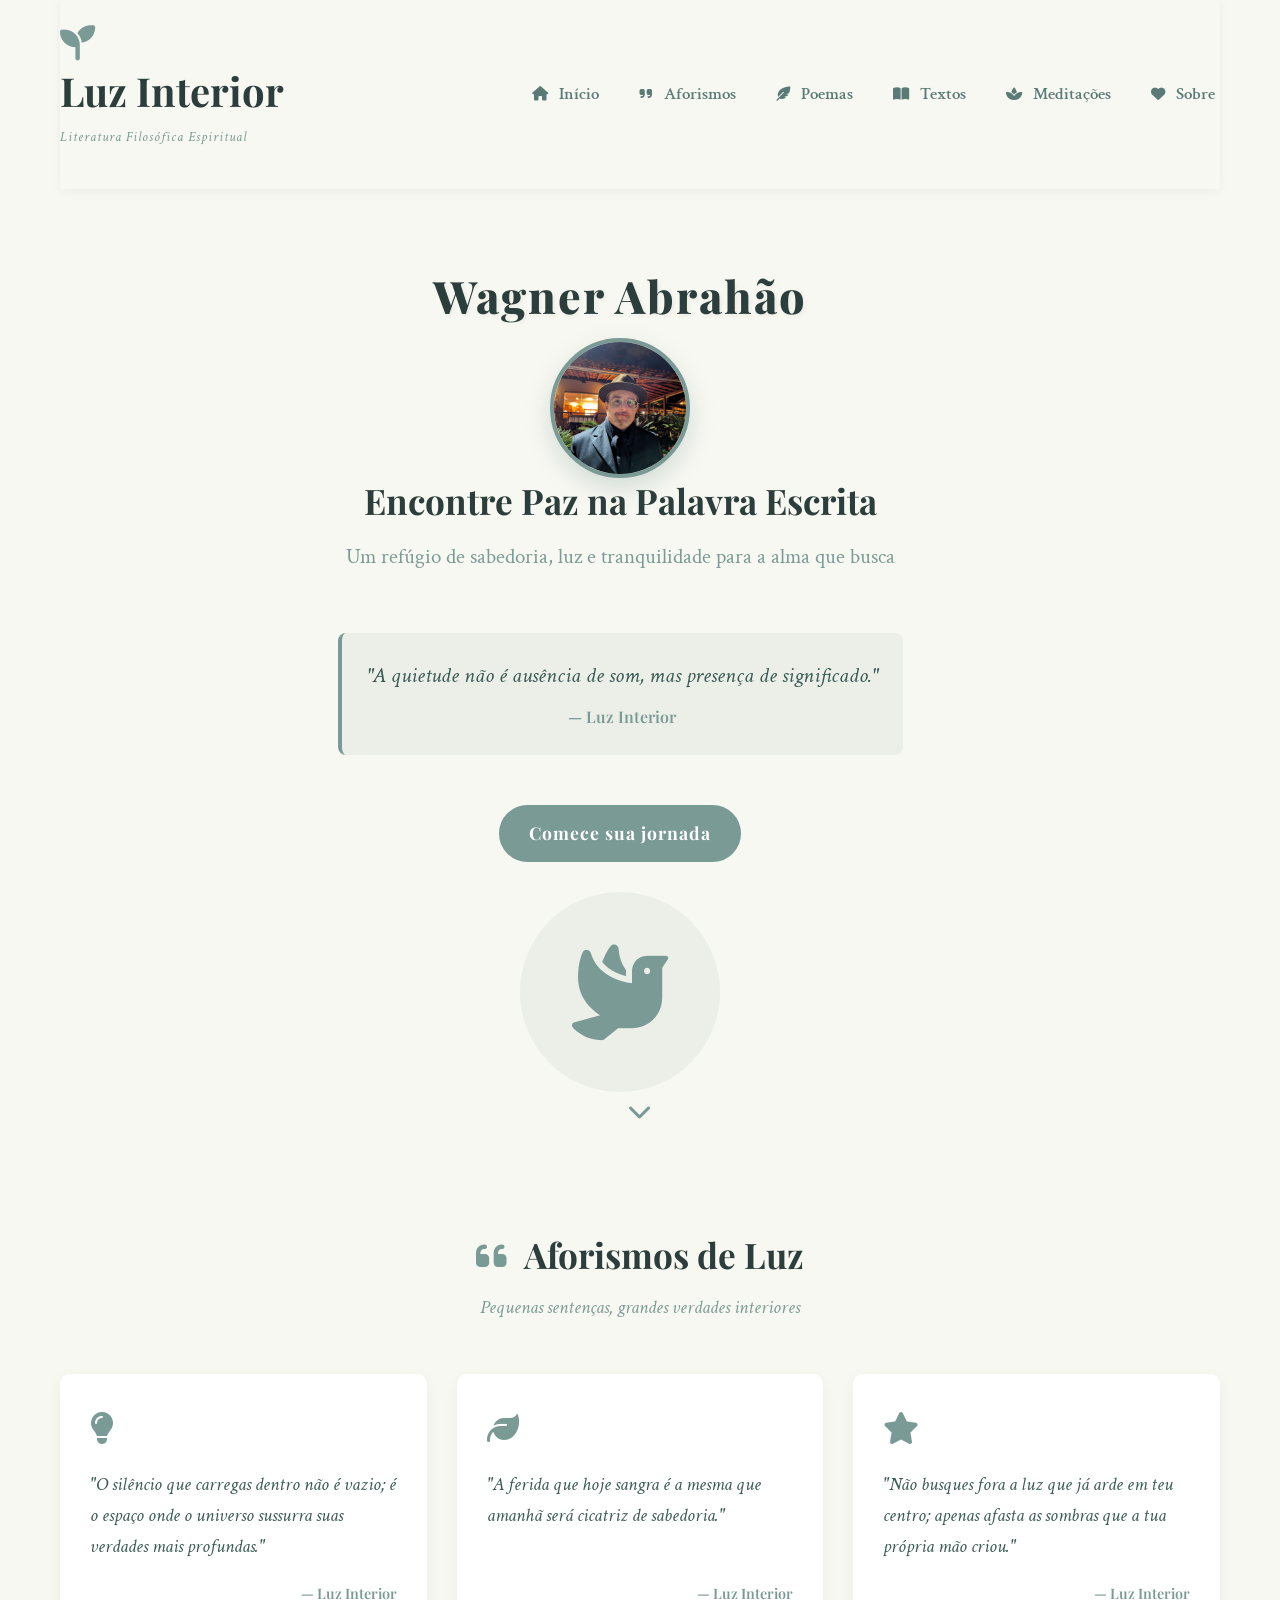
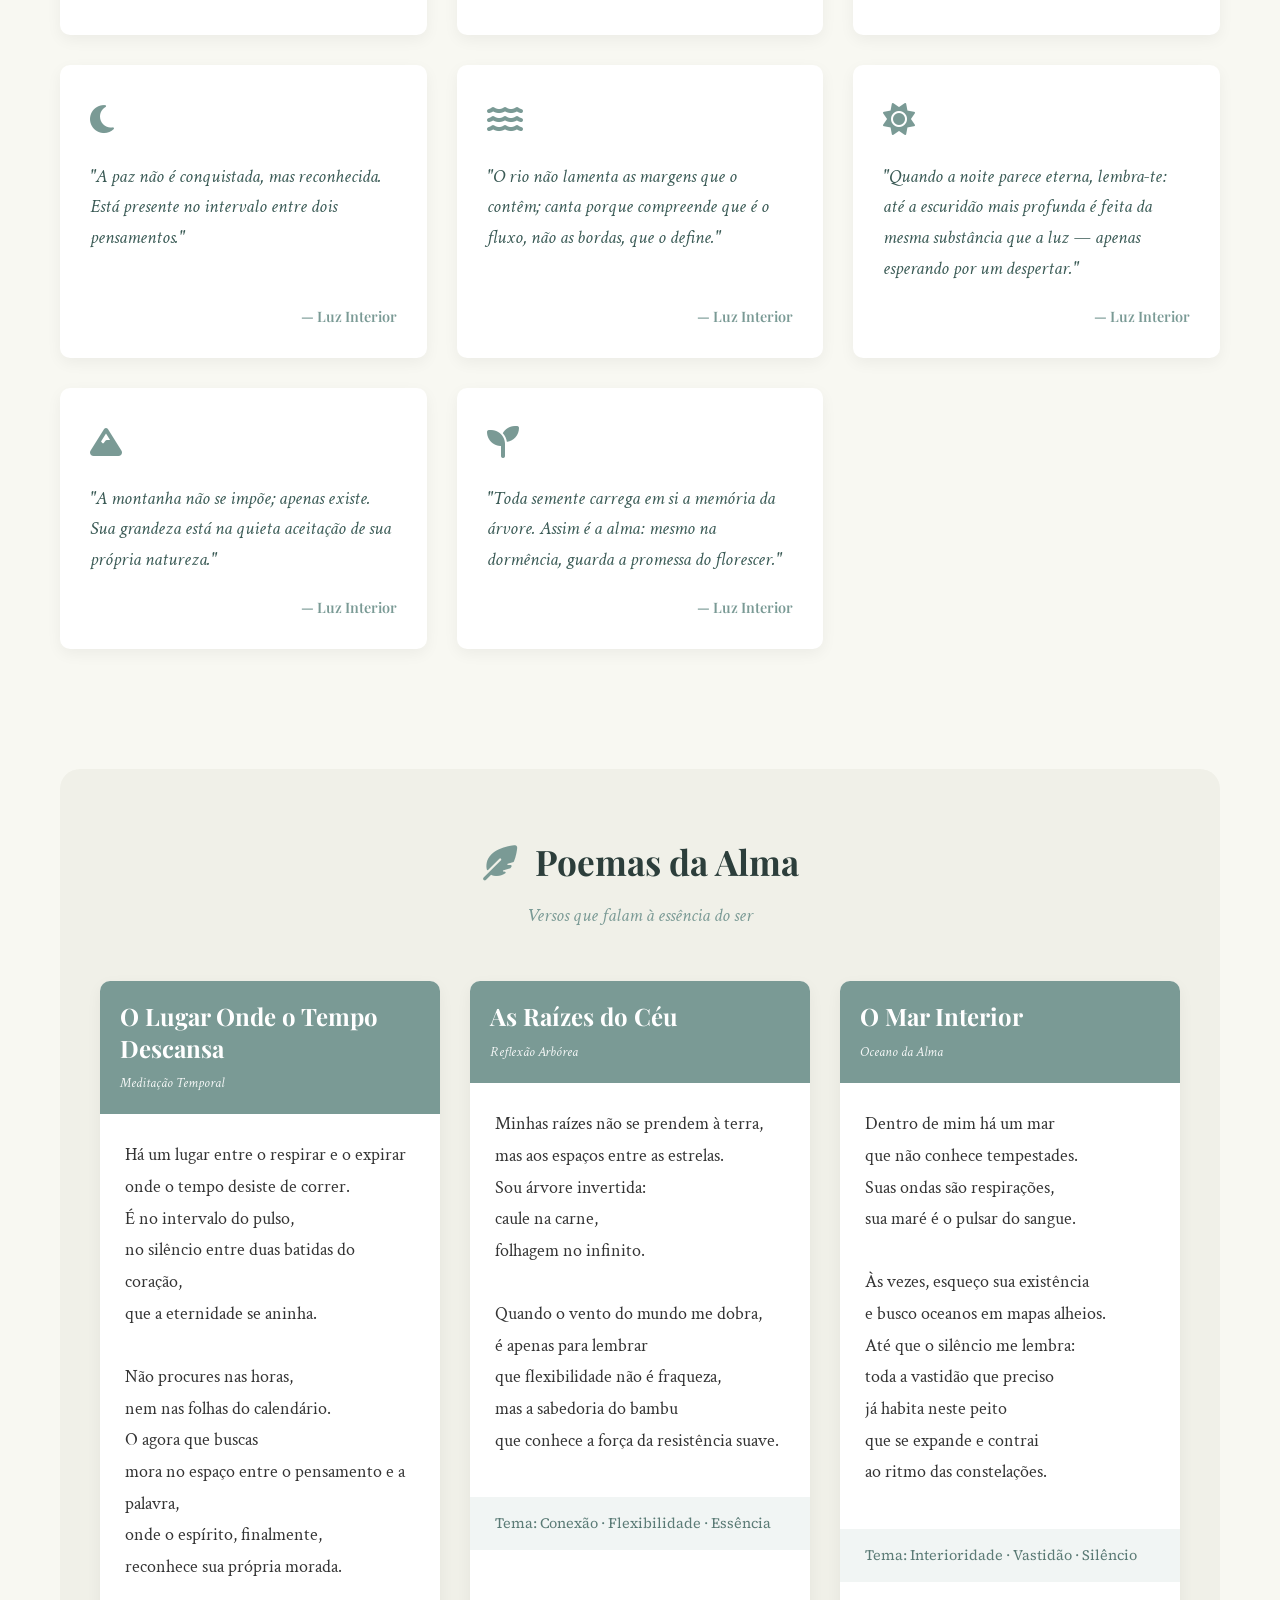
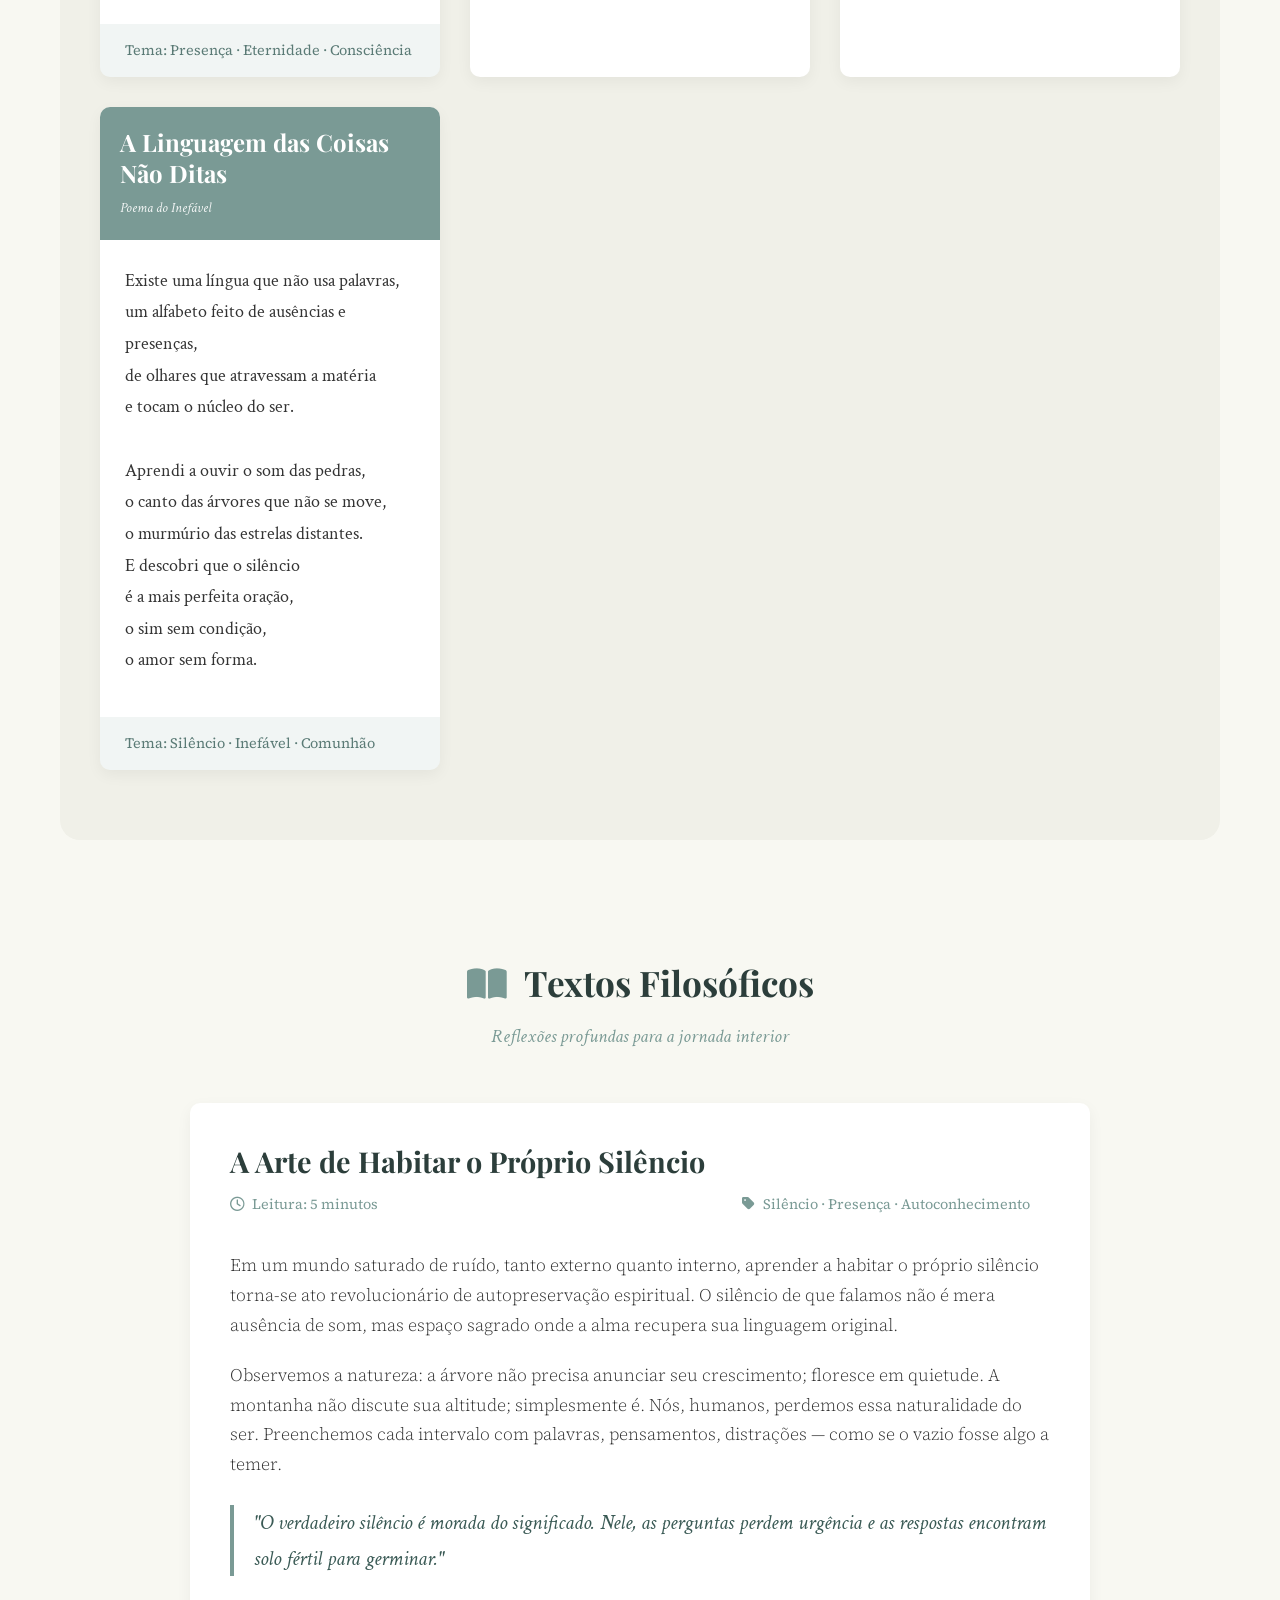
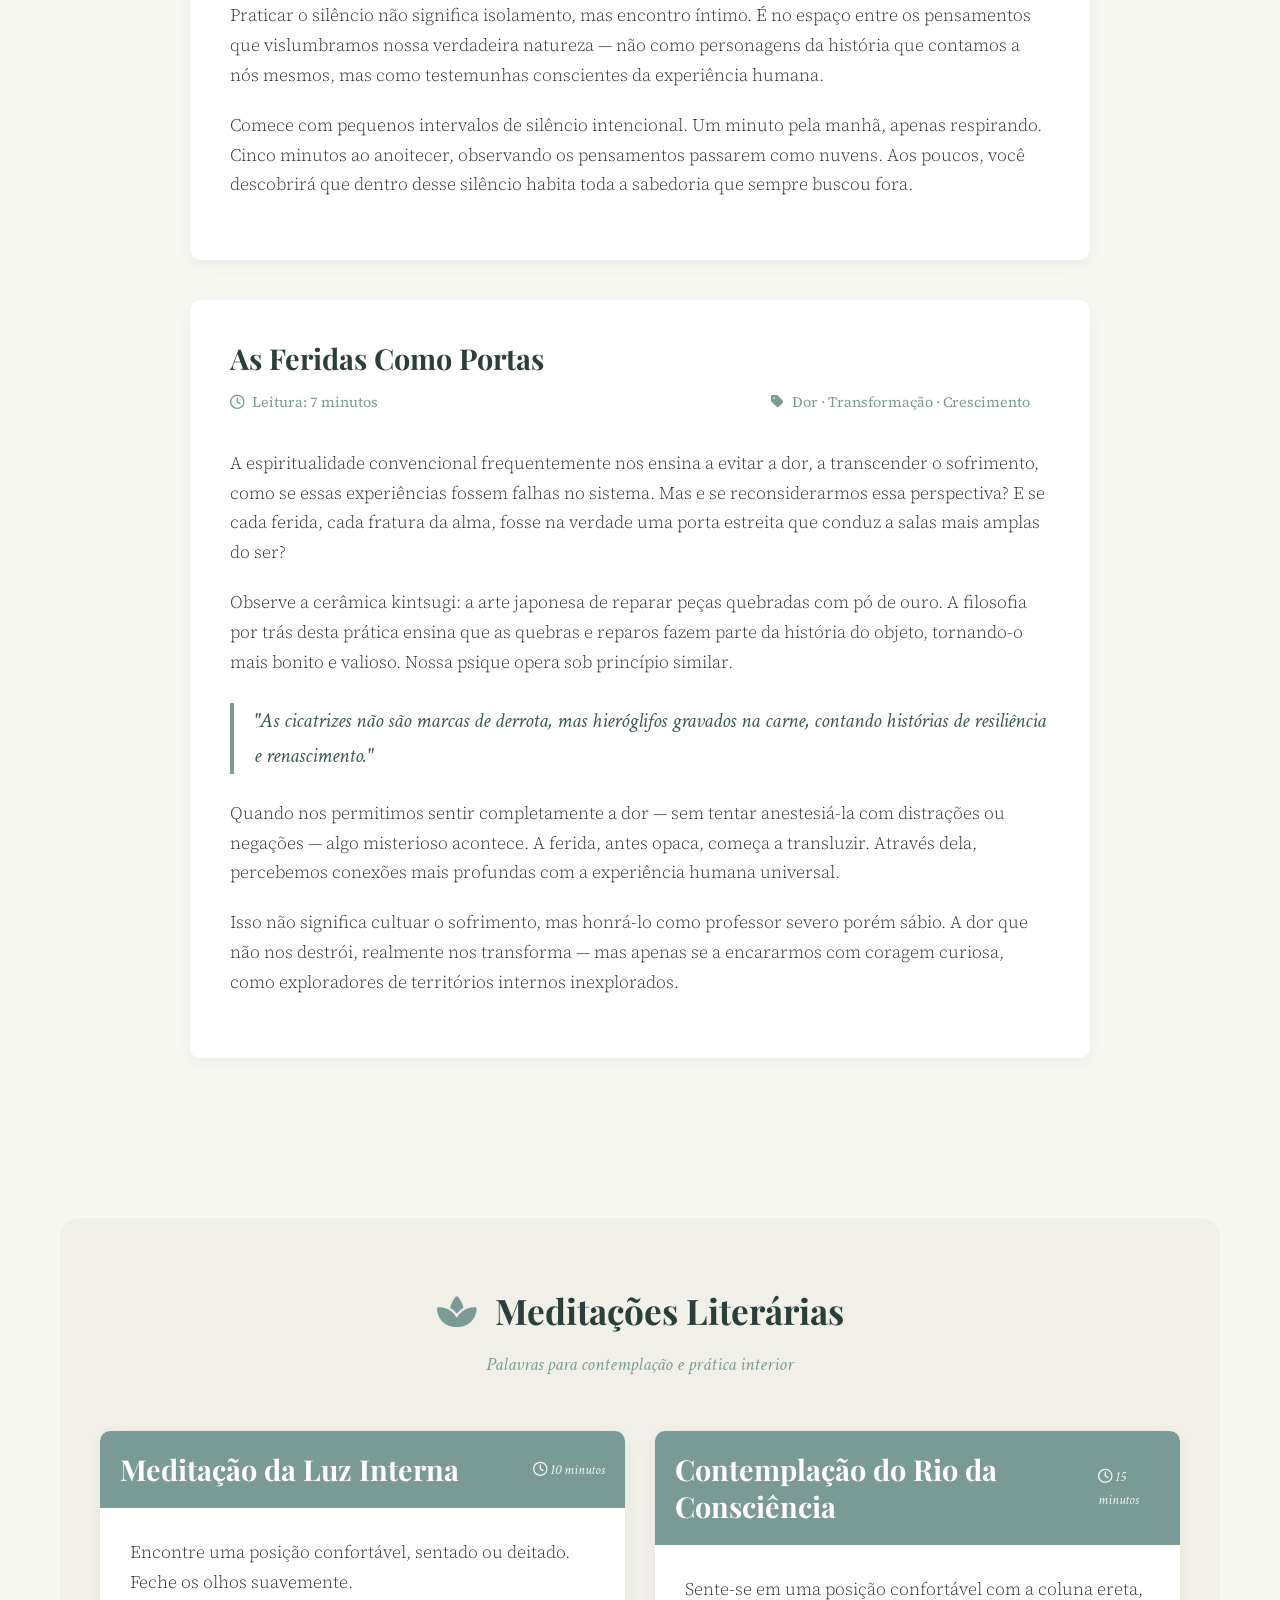
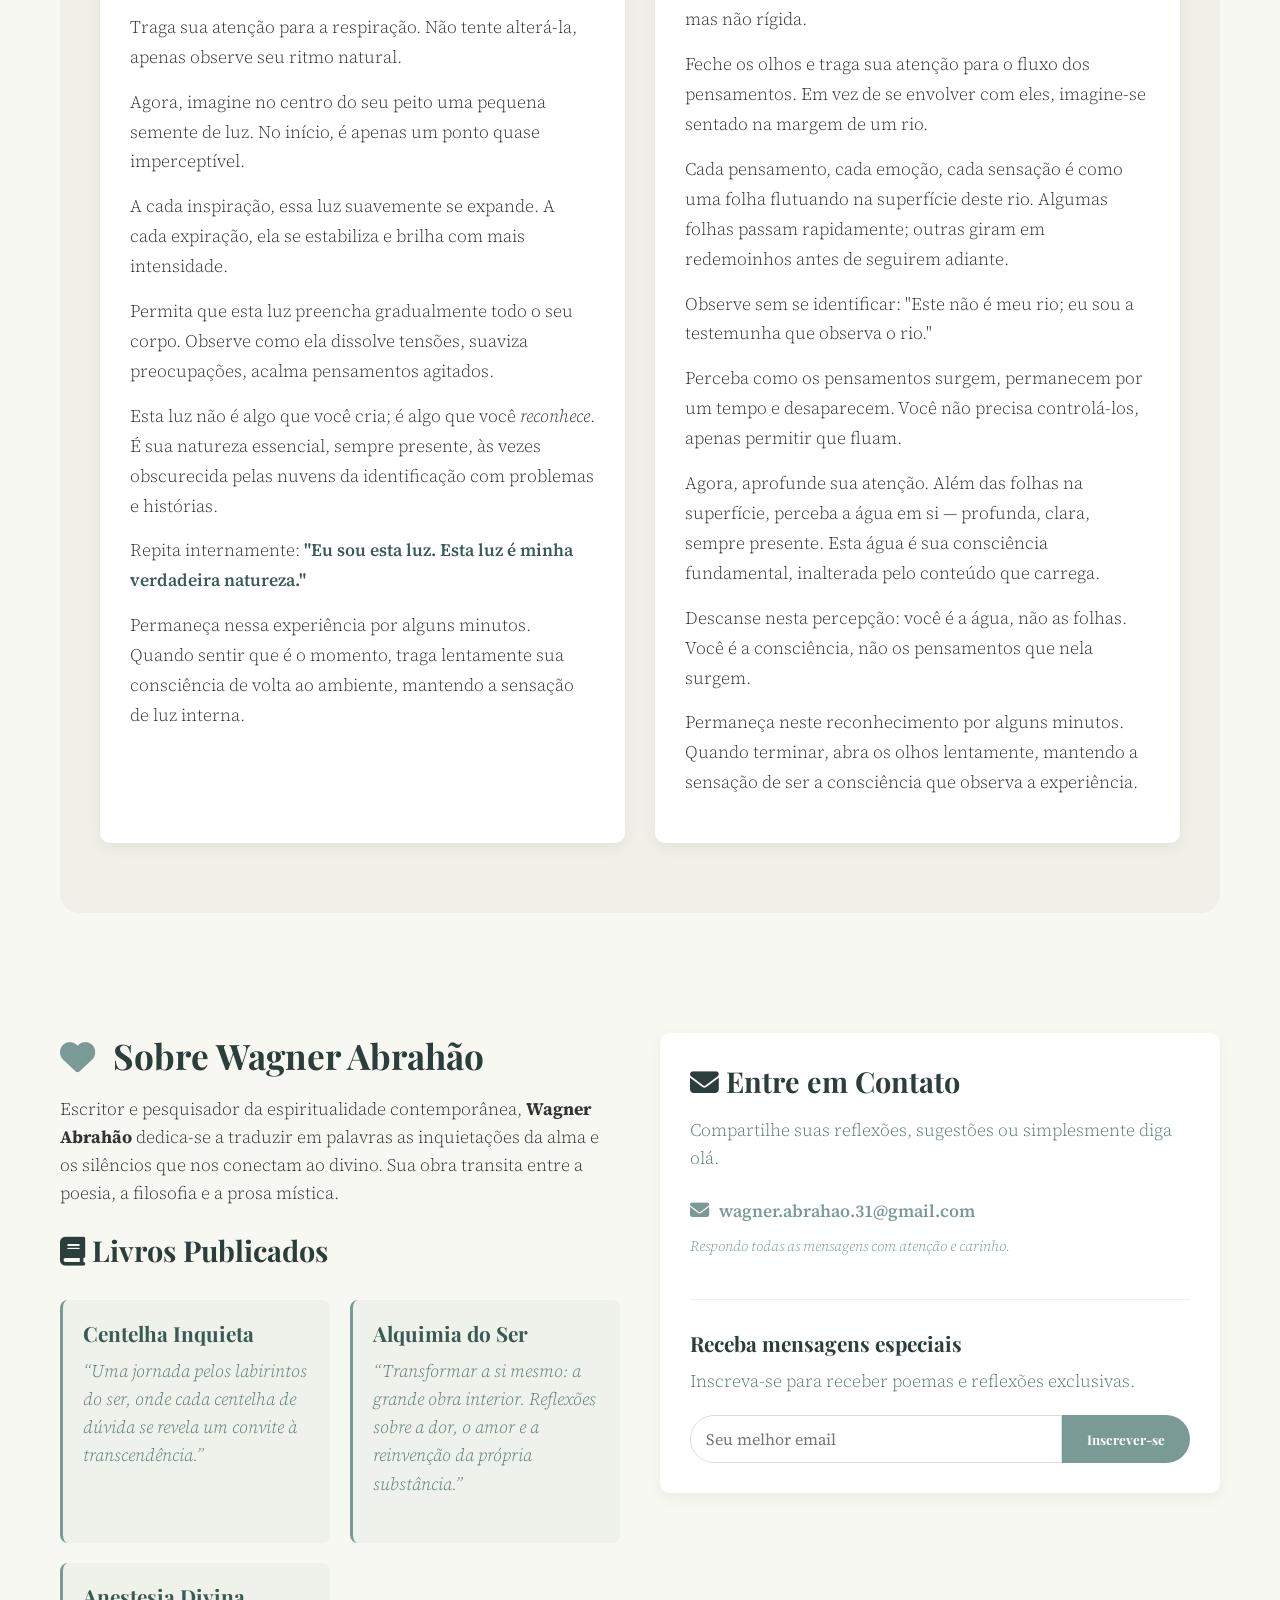
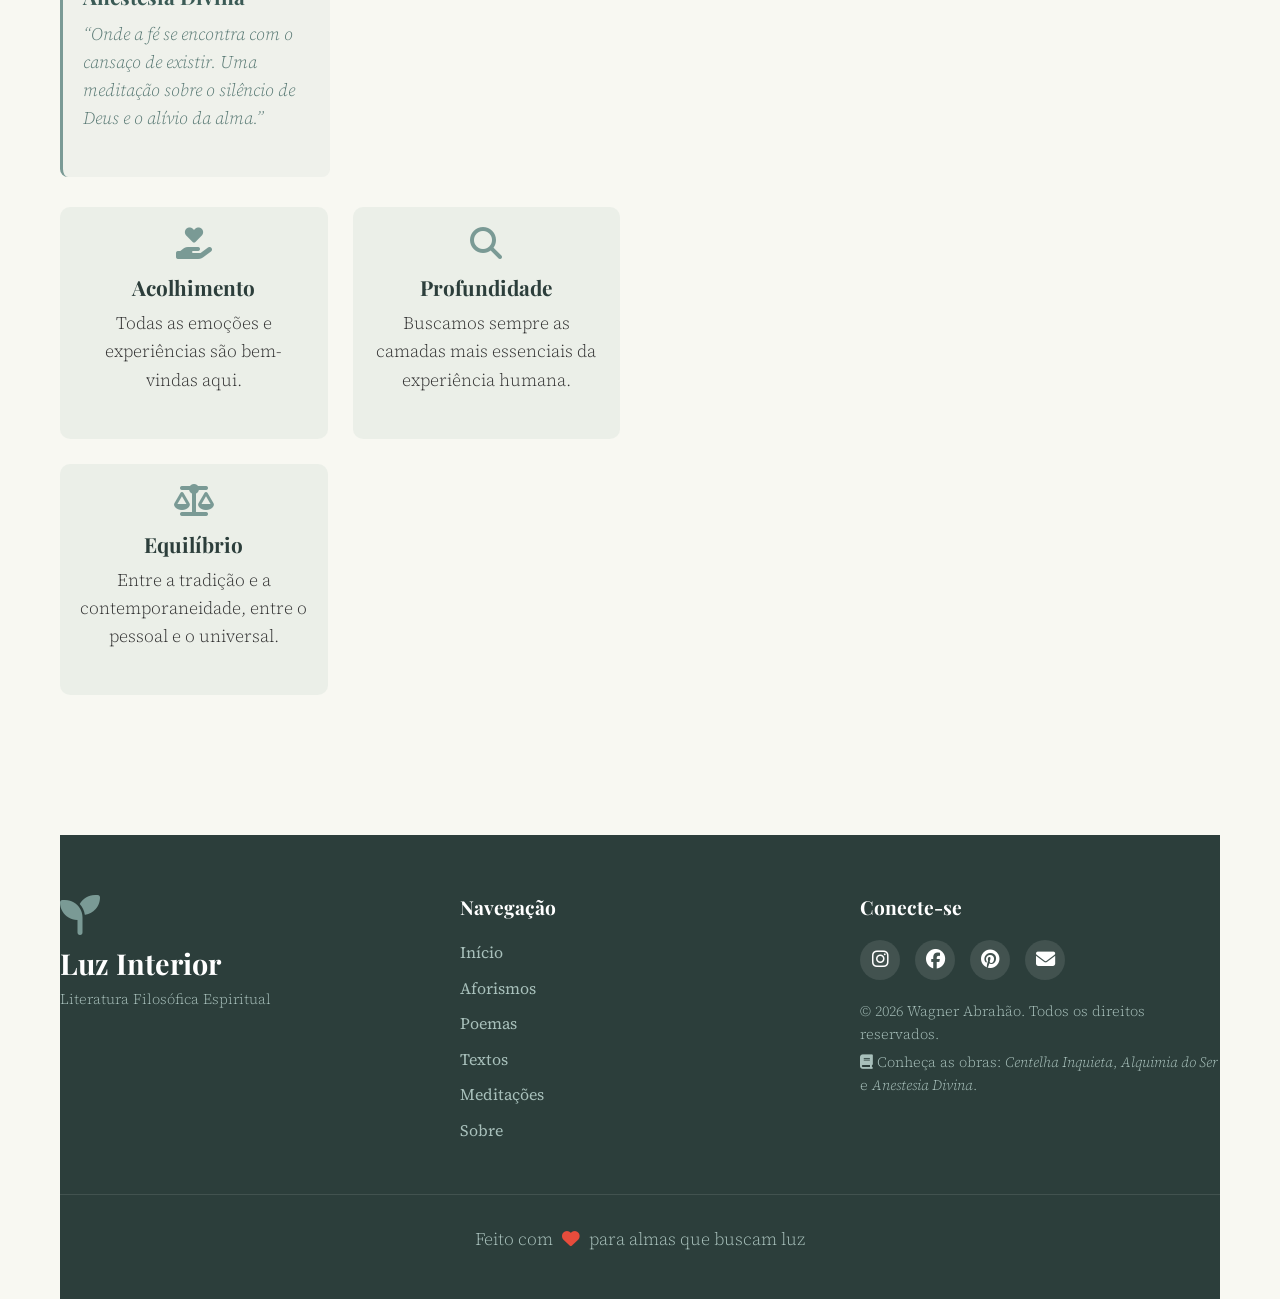
==== commit 384bcc4b: "Update index.html" ====
--- a/index.html
+++ b/index.html
@@ -48,11 +48,10 @@
                                 ⚠️ ATENÇÃO: SUBSTITUA A URL ABAIXO PELA URL RAW DA SUA FOTO NO GITHUB ⚠️
                                 EXEMPLO: https://raw.githubusercontent.com/WagnerAbrahao/luz-interior/main/perfil.jpg
                             -->
-                            <img src="https://raw.githubusercontent.com/SEU-USUARIO/SEU-REPOSITORIO/main/perfil.jpg"
-                                 alt="Wagner Abrahão"
-                                 class="hero-author-image"
-                                 onerror="this.onerror=null; this.src='https://via.placeholder.com/140x140/7a9a95/ffffff?text=WA';">
-                        </div>
+                            <img src="perfil.jpg"
+     alt="Wagner Abrahão"
+     class="hero-author-image"
+     onerror="this.onerror=null; this.src='https://via.placeholder.com/140x140/7a9a95/ffffff?text=WA';">
                         <!-- ========================================= -->
                         
                         <h2>Encontre Paz na Palavra Escrita</h2>
@@ -359,3 +358,4 @@
     <script src="script.js"></script>
 </body>
 </html>
+
--- a/style.css
+++ b/style.css
@@ -259,7 +259,7 @@
     animation: bounce 2s infinite;
 }
 
-/* ===== AUTOR NO HERO (NOVO BLOCO) ===== */
+/* ===== AUTOR NO HERO ===== */
 .hero-author {
     display: flex;
     flex-direction: column;
@@ -283,23 +283,15 @@
     width: 140px;
     height: 140px;
     border-radius: 50%;
-    object-fit: cover;   /* ESSA LINHA É CRÍTICA */
+    object-fit: cover;
     border: 4px solid #7a9a95;
-    display: block;      /* GARANTE QUE A IMAGEM APARECE */
+    box-shadow: 0 10px 25px rgba(122, 154, 149, 0.3);
+    transition: transform 0.3s ease;
+    display: block;
 }
 
 .hero-author-image:hover {
     transform: scale(1.05);
-}
-
-@media (max-width: 768px) {
-    .hero-author-name { font-size: 2.2rem; }
-    .hero-author-image { width: 120px; height: 120px; }
-}
-
-@media (max-width: 576px) {
-    .hero-author-name { font-size: 1.8rem; }
-    .hero-author-image { width: 100px; height: 100px; }
 }
 
 /* ===== SEÇÕES GERAIS ===== */
@@ -772,155 +764,52 @@
 
 /* ===== ANIMAÇÕES ===== */
 @keyframes float {
-    0% {
-        transform: translateY(0px);
-    }
-    50% {
-        transform: translateY(-20px);
-    }
-    100% {
-        transform: translateY(0px);
-    }
+    0% { transform: translateY(0px); }
+    50% { transform: translateY(-20px); }
+    100% { transform: translateY(0px); }
 }
 
 @keyframes bounce {
-    0%, 20%, 50%, 80%, 100% {
-        transform: translateY(0) translateX(-50%);
-    }
-    40% {
-        transform: translateY(-10px) translateX(-50%);
-    }
-    60% {
-        transform: translateY(-5px) translateX(-50%);
-    }
+    0%, 20%, 50%, 80%, 100% { transform: translateY(0) translateX(-50%); }
+    40% { transform: translateY(-10px) translateX(-50%); }
+    60% { transform: translateY(-5px) translateX(-50%); }
 }
 
 /* ===== RESPONSIVIDADE ===== */
 @media (max-width: 992px) {
-    h1 {
-        font-size: 2.2rem;
-    }
-    
-    h2 {
-        font-size: 2rem;
-    }
-    
-    .hero-content {
-        flex-direction: column;
-    }
-    
-    .hero-text {
-        padding-right: 0;
-        margin-bottom: 50px;
-    }
-    
-    .hero-subtitle {
-        font-size: 1.2rem;
-    }
-    
-    .quote p {
-        font-size: 1.3rem;
-    }
+    h1 { font-size: 2.2rem; }
+    h2 { font-size: 2rem; }
+    .hero-content { flex-direction: column; }
+    .hero-text { padding-right: 0; margin-bottom: 50px; }
+    .hero-subtitle { font-size: 1.2rem; }
+    .quote p { font-size: 1.3rem; }
 }
 
 @media (max-width: 768px) {
-    header {
-        flex-wrap: wrap;
-    }
-    
-    nav {
-        display: none;
-        width: 100%;
-        order: 3;
-        margin-top: 20px;
-    }
-    
-    nav.active {
-        display: block;
-    }
-    
-    nav ul {
-        flex-direction: column;
-    }
-    
-    nav li {
-        margin: 0 0 15px 0;
-    }
-    
-    .mobile-menu {
-        display: block;
-    }
-    
-    .section {
-        padding: 60px 0;
-    }
-    
-    .section.dark {
-        padding: 50px 20px;
-    }
-    
-    .text-meta {
-        flex-direction: column;
-    }
-    
-    .text-meta span {
-        margin-bottom: 10px;
-    }
-    
-    .hero-author-name {
-        font-size: 2.2rem;
-    }
-    .hero-author-image {
-        width: 120px;
-        height: 120px;
-    }
+    header { flex-wrap: wrap; }
+    nav { display: none; width: 100%; order: 3; margin-top: 20px; }
+    nav.active { display: block; }
+    nav ul { flex-direction: column; }
+    nav li { margin: 0 0 15px 0; }
+    .mobile-menu { display: block; }
+    .section { padding: 60px 0; }
+    .section.dark { padding: 50px 20px; }
+    .text-meta { flex-direction: column; }
+    .text-meta span { margin-bottom: 10px; }
+    .hero-author-name { font-size: 2.2rem; }
+    .hero-author-image { width: 120px; height: 120px; }
 }
 
 @media (max-width: 576px) {
-    h1 {
-        font-size: 1.8rem;
-    }
-    
-    h2 {
-        font-size: 1.6rem;
-    }
-    
-    .hero {
-        padding: 60px 0 40px;
-    }
-    
-    .floating-icon {
-        width: 150px;
-        height: 150px;
-    }
-    
-    .floating-icon i {
-        font-size: 4rem;
-    }
-    
-    .philosophical-text {
-        padding: 25px;
-    }
-    
-    .meditation-container, .poem-container {
-        grid-template-columns: 1fr;
-    }
-    
-    #newsletter-form input {
-        border-radius: 30px;
-        margin-bottom: 10px;
-    }
-    
-    #newsletter-form button {
-        border-radius: 30px;
-        width: 100%;
-    }
-    
-    .hero-author-name {
-        font-size: 1.8rem;
-    }
-    .hero-author-image {
-        width: 100px;
-        height: 100px;
-    }
-}
+    h1 { font-size: 1.8rem; }
+    h2 { font-size: 1.6rem; }
+    .hero { padding: 60px 0 40px; }
+    .floating-icon { width: 150px; height: 150px; }
+    .floating-icon i { font-size: 4rem; }
+    .philosophical-text { padding: 25px; }
+    .meditation-container, .poem-container { grid-template-columns: 1fr; }
+    #newsletter-form input { border-radius: 30px; margin-bottom: 10px; }
+    #newsletter-form button { border-radius: 30px; width: 100%; }
+    .hero-author-name { font-size: 1.8rem; }
+    .hero-author-image { width: 100px; height: 100px; }
+}
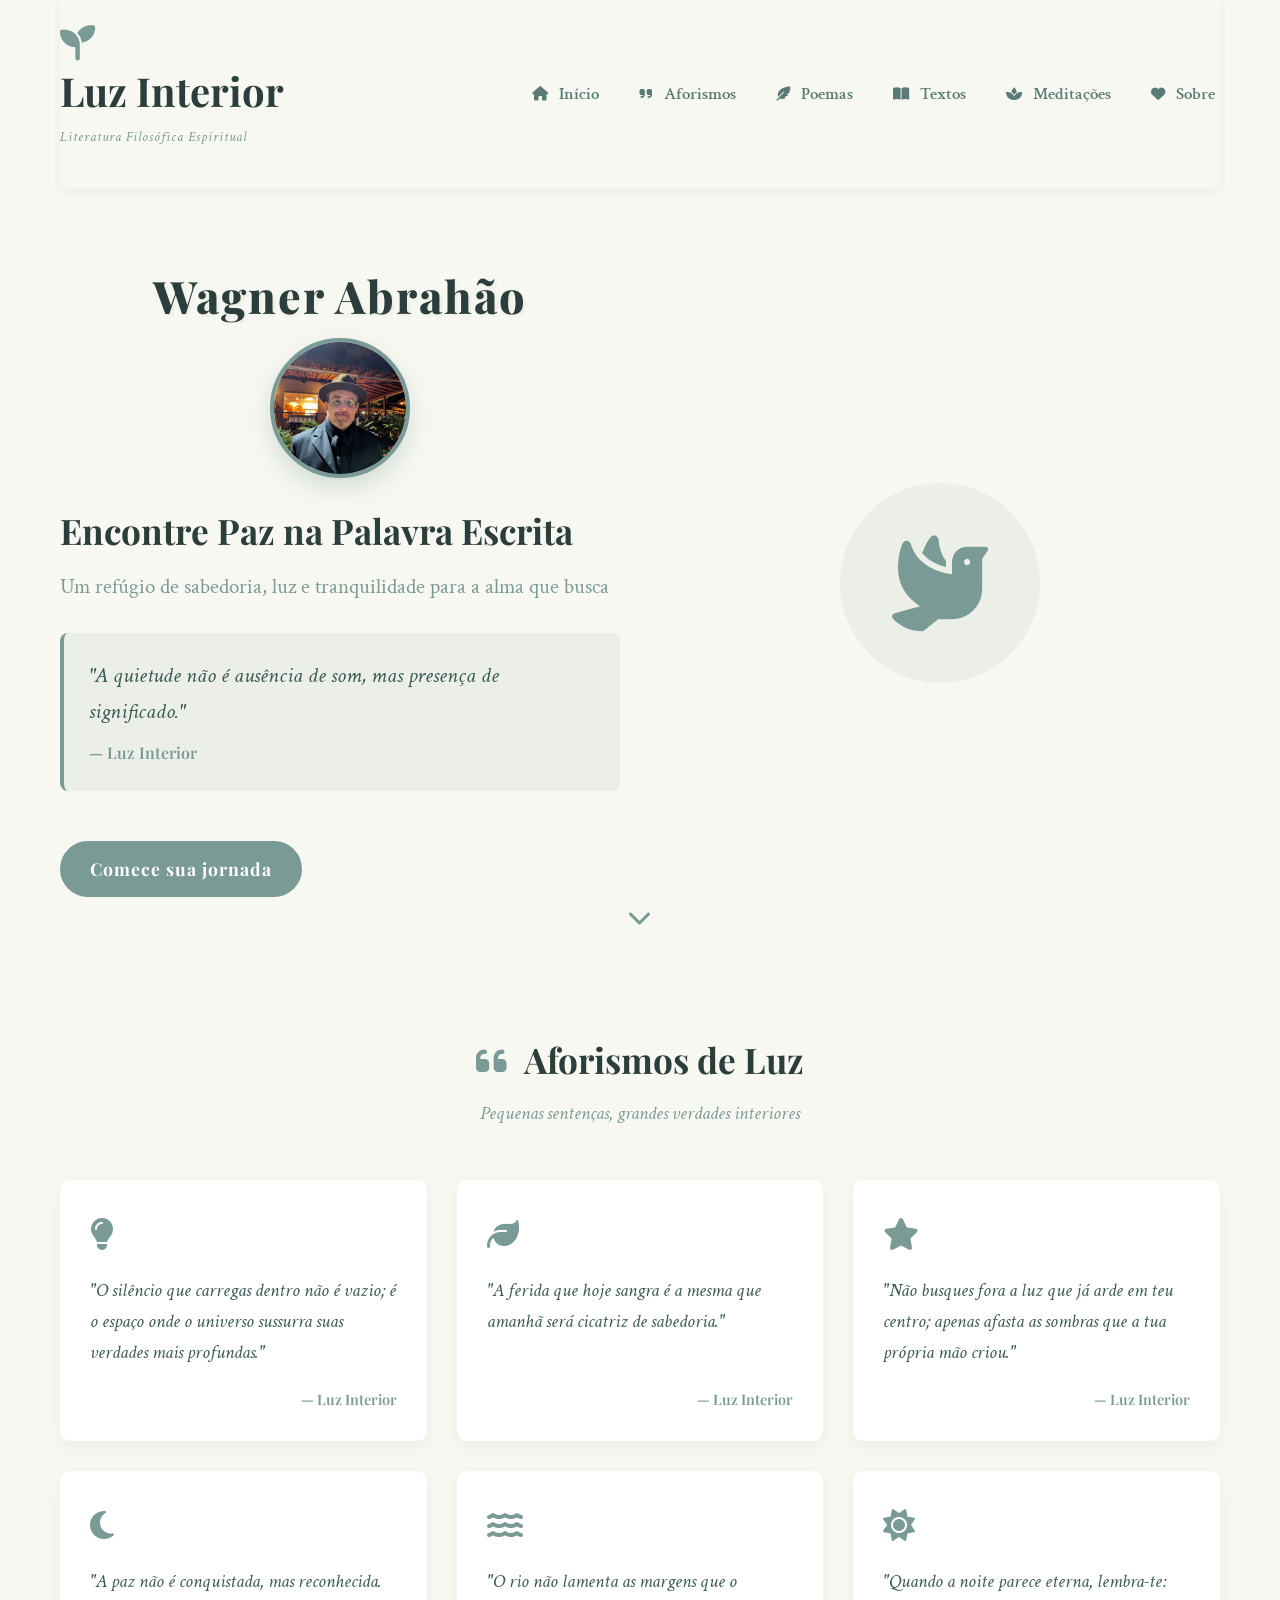
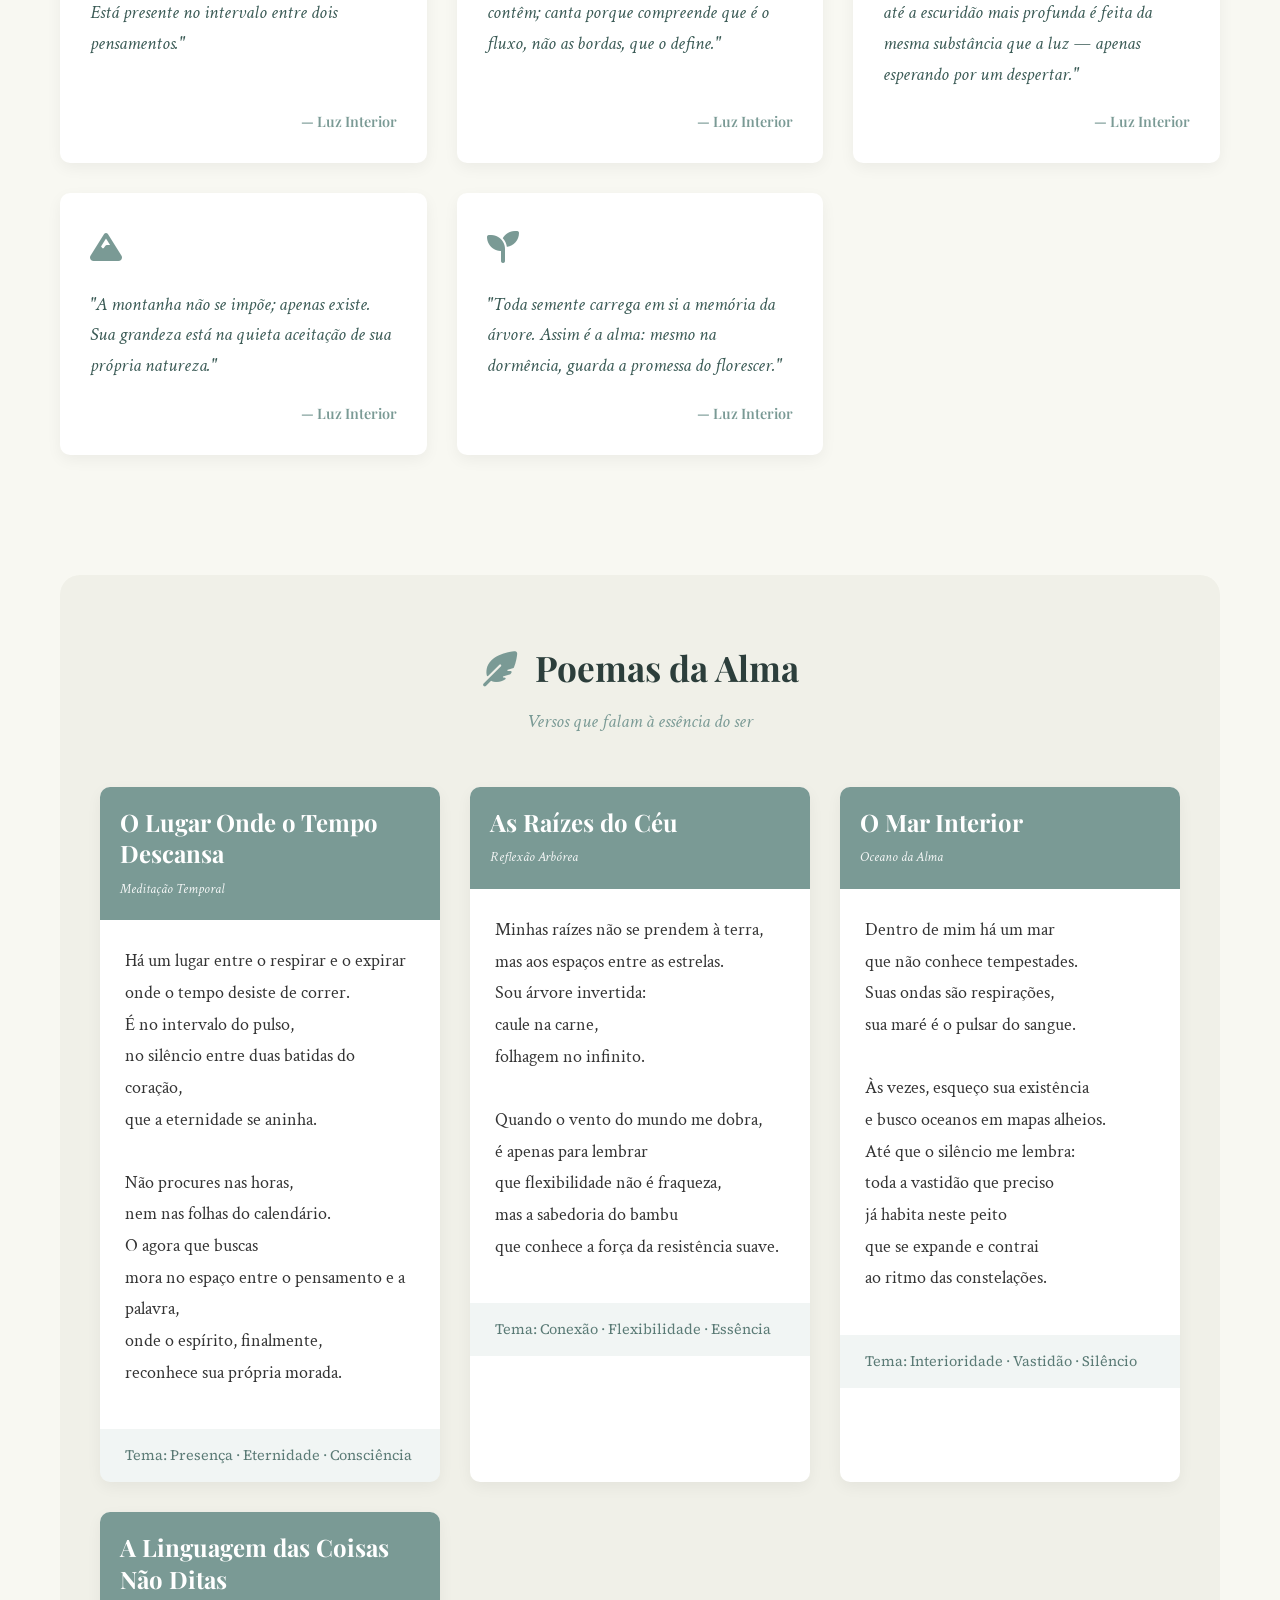
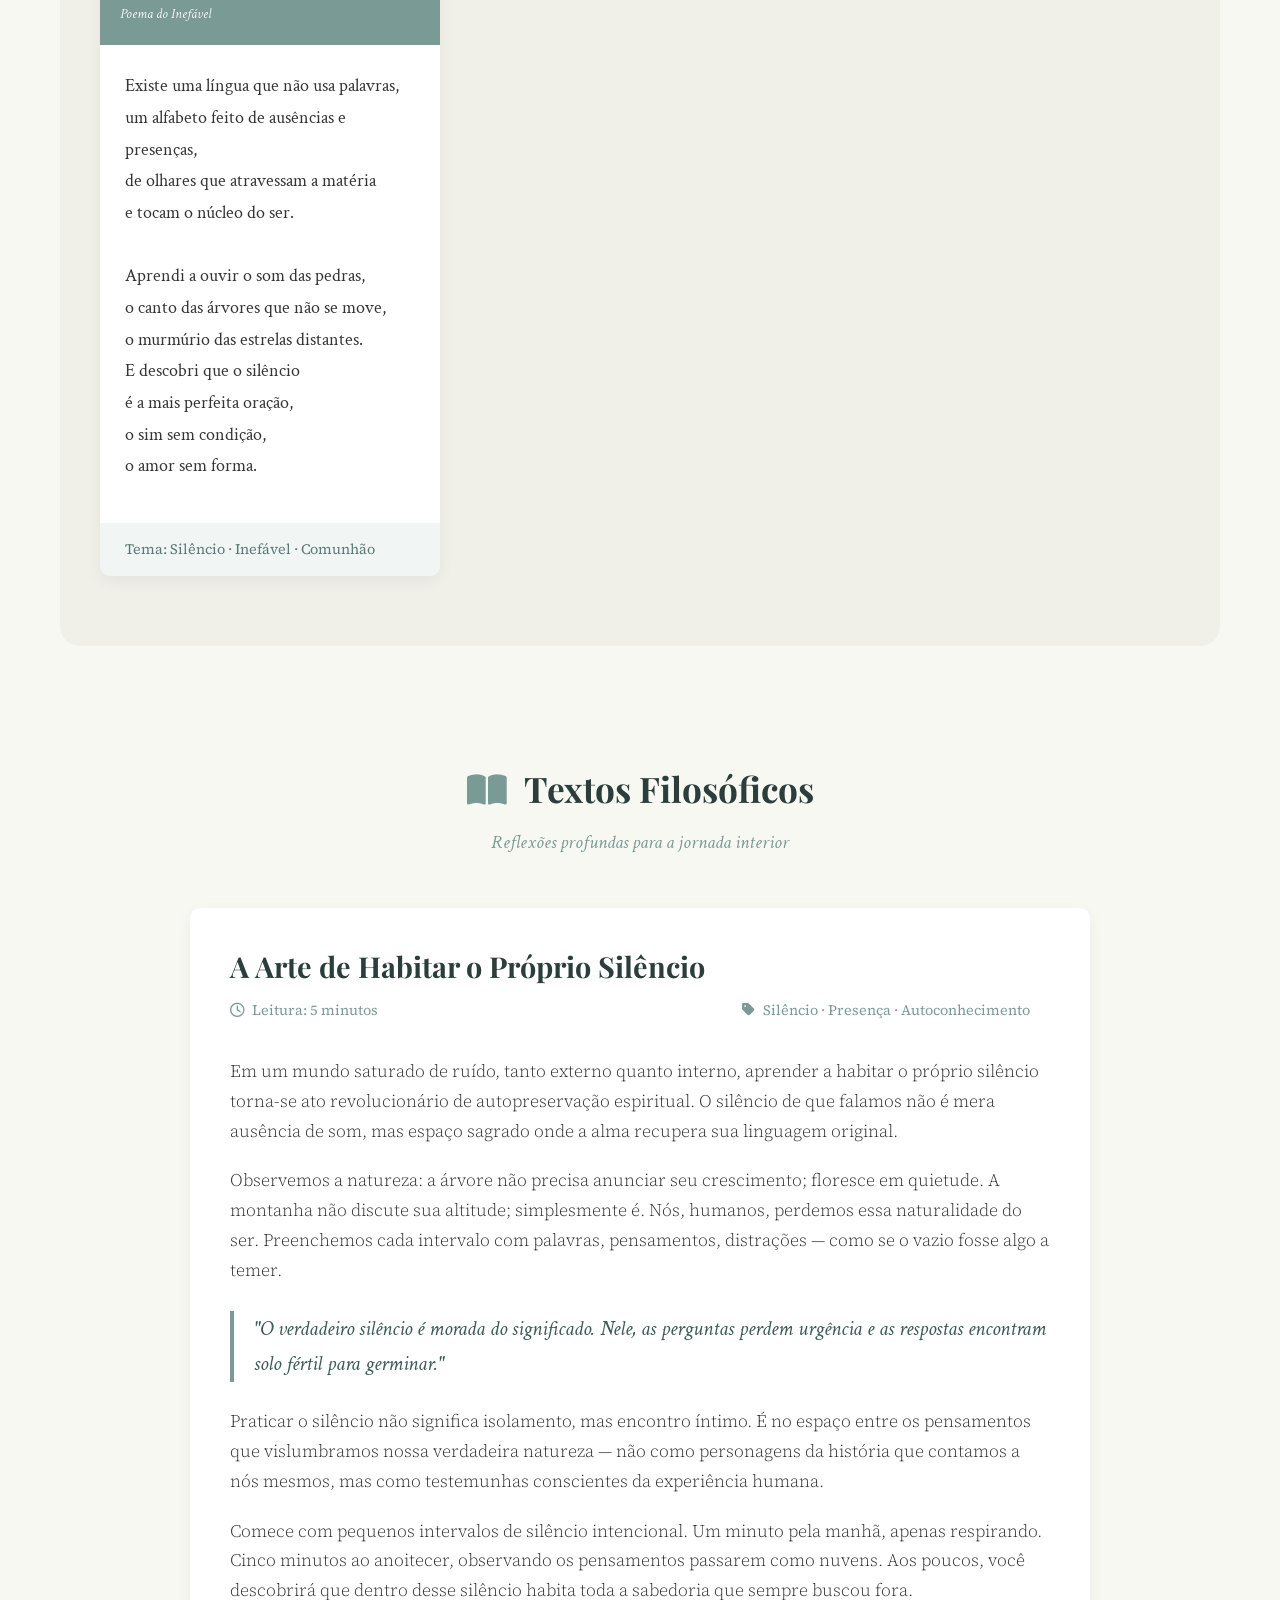
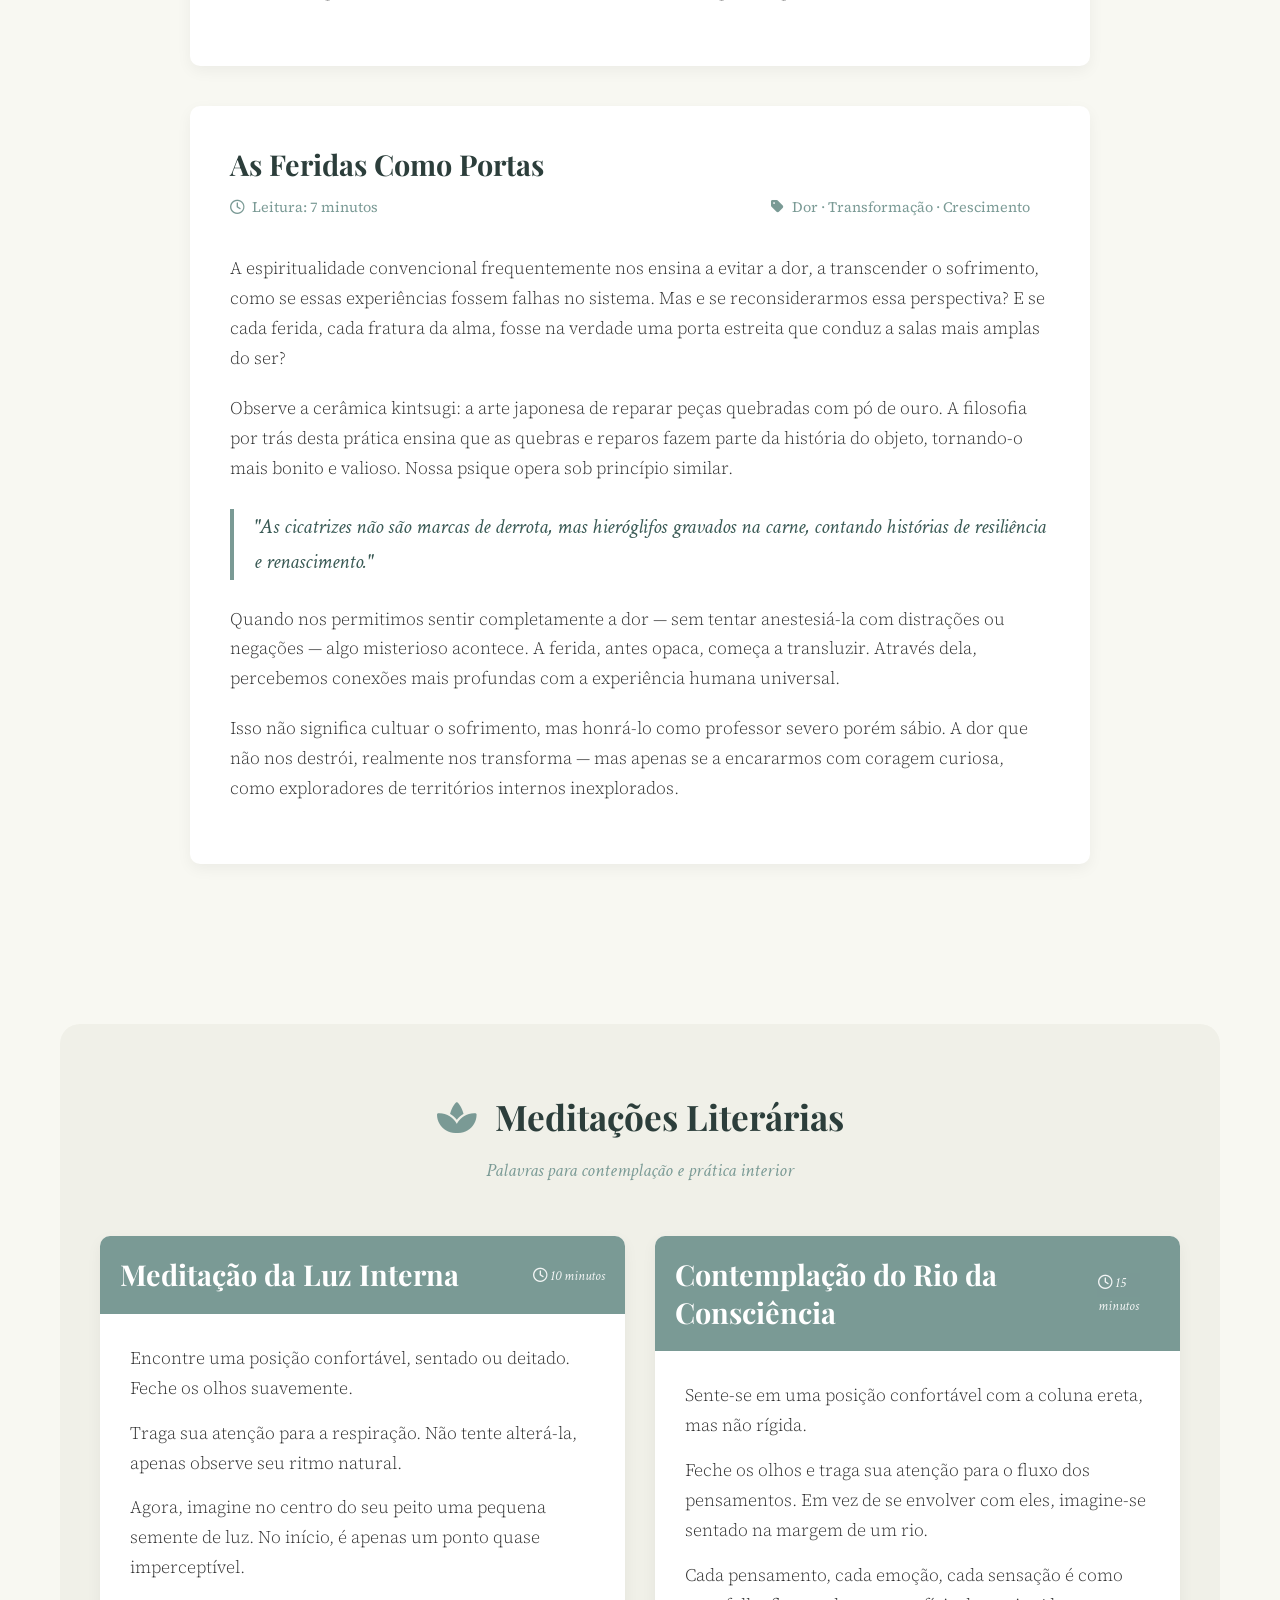
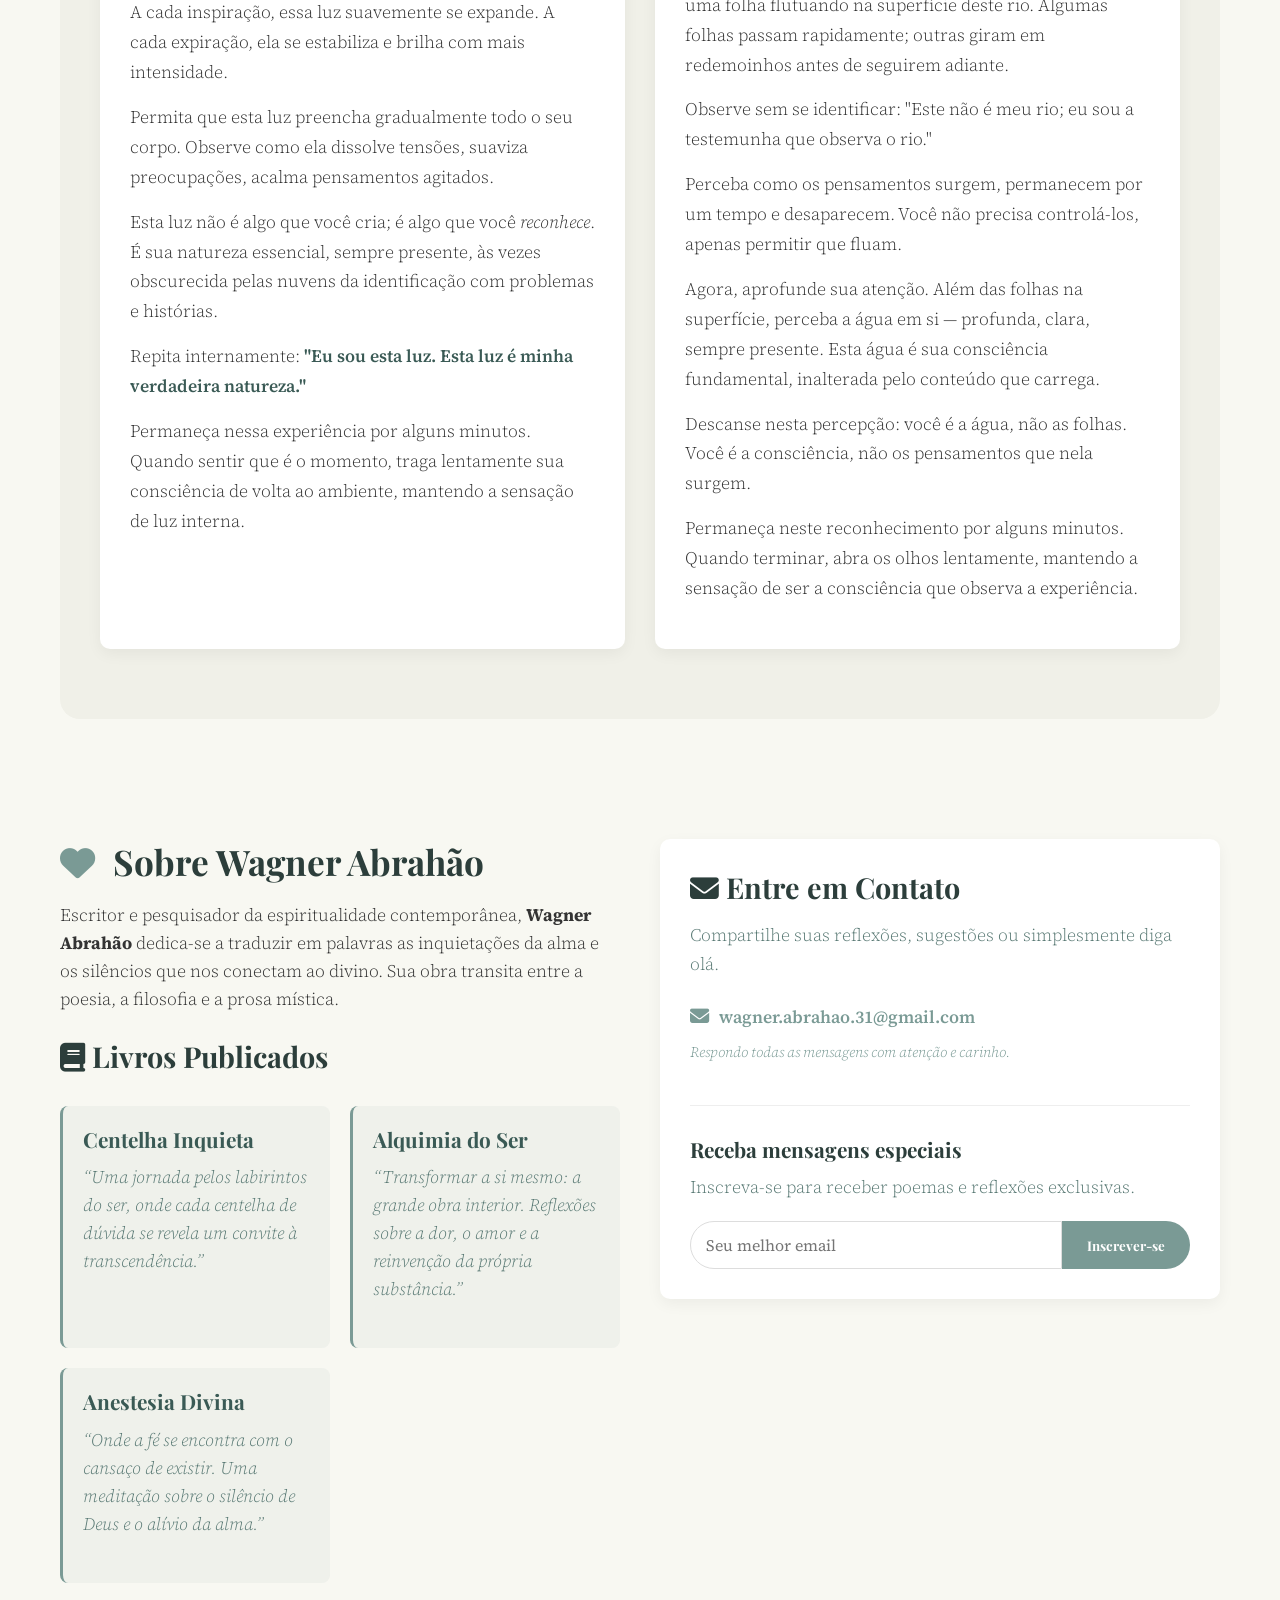
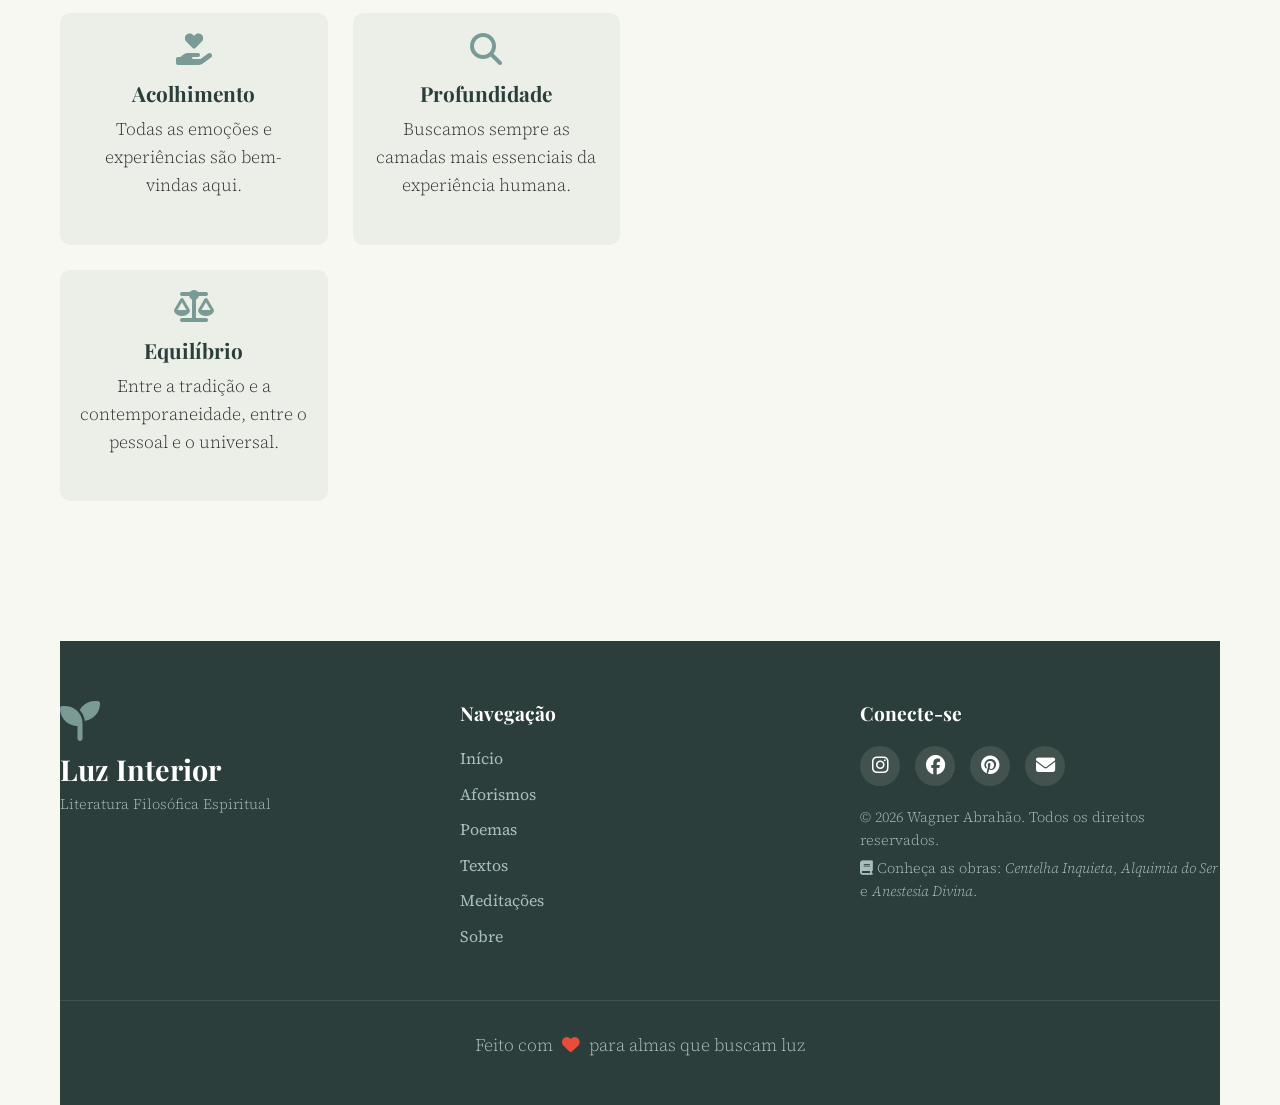
==== commit e3bcc113: "Update index.html" ====
--- a/index.html
+++ b/index.html
@@ -5,11 +5,19 @@
     <meta name="viewport" content="width=device-width, initial-scale=1.0">
     <title>Luz Interior - Wagner Abrahão | Literatura Filosófica Espiritual</title>
     
-    <!-- FAVICON CORRIGIDO (PNG BASE64 - SEM ERROS) -->
+    <!-- META TAGS PARA SEO -->
+    <meta name="description" content="Luz Interior - literatura filosófica espiritual de Wagner Abrahão. Aforismos, poemas, textos e meditações para a alma.">
+    <meta name="keywords" content="Wagner Abrahão, literatura espiritual, filosofia, poesia, meditação, autoconhecimento">
+    <meta name="author" content="Wagner Abrahão">
+    
+    <!-- FAVICON CORRETO (PNG BASE64) -->
     <link rel="icon" type="image/png" href="[data-uri]">
     
+    <!-- CSS -->
     <link rel="stylesheet" href="style.css">
+    <!-- FONT AWESOME -->
     <link rel="stylesheet" href="https://cdnjs.cloudflare.com/ajax/libs/font-awesome/6.4.0/css/all.min.css">
+    <!-- GOOGLE FONTS -->
     <link href="https://fonts.googleapis.com/css2?family=Crimson+Text:wght@400;600;700&family=Playfair+Display:wght@400;700;800&family=Source+Serif+Pro:wght@300;400;600&display=swap" rel="stylesheet">
 </head>
 <body>
@@ -41,19 +49,11 @@
             <section id="inicio" class="hero">
                 <div class="hero-content">
                     <div class="hero-text">
-                        <!-- ========== NOME E FOTO DO AUTOR ========== -->
                         <div class="hero-author">
                             <span class="hero-author-name">Wagner Abrahão</span>
-                            <!-- 
-                                ⚠️ ATENÇÃO: SUBSTITUA A URL ABAIXO PELA URL RAW DA SUA FOTO NO GITHUB ⚠️
-                                EXEMPLO: https://raw.githubusercontent.com/WagnerAbrahao/luz-interior/main/perfil.jpg
-                            -->
-                            <img src="perfil.jpg"
-     alt="Wagner Abrahão"
-     class="hero-author-image"
-     onerror="this.onerror=null; this.src='https://via.placeholder.com/140x140/7a9a95/ffffff?text=WA';">
-                        <!-- ========================================= -->
-                        
+                            <!-- FOTO DO AUTOR – ARQUIVO perfil.jpg NA RAIZ -->
+                            <img src="perfil.jpg" alt="Wagner Abrahão" class="hero-author-image">
+                        </div>
                         <h2>Encontre Paz na Palavra Escrita</h2>
                         <p class="hero-subtitle">Um refúgio de sabedoria, luz e tranquilidade para a alma que busca</p>
                         <div class="quote">
@@ -358,4 +358,3 @@
     <script src="script.js"></script>
 </body>
 </html>
-
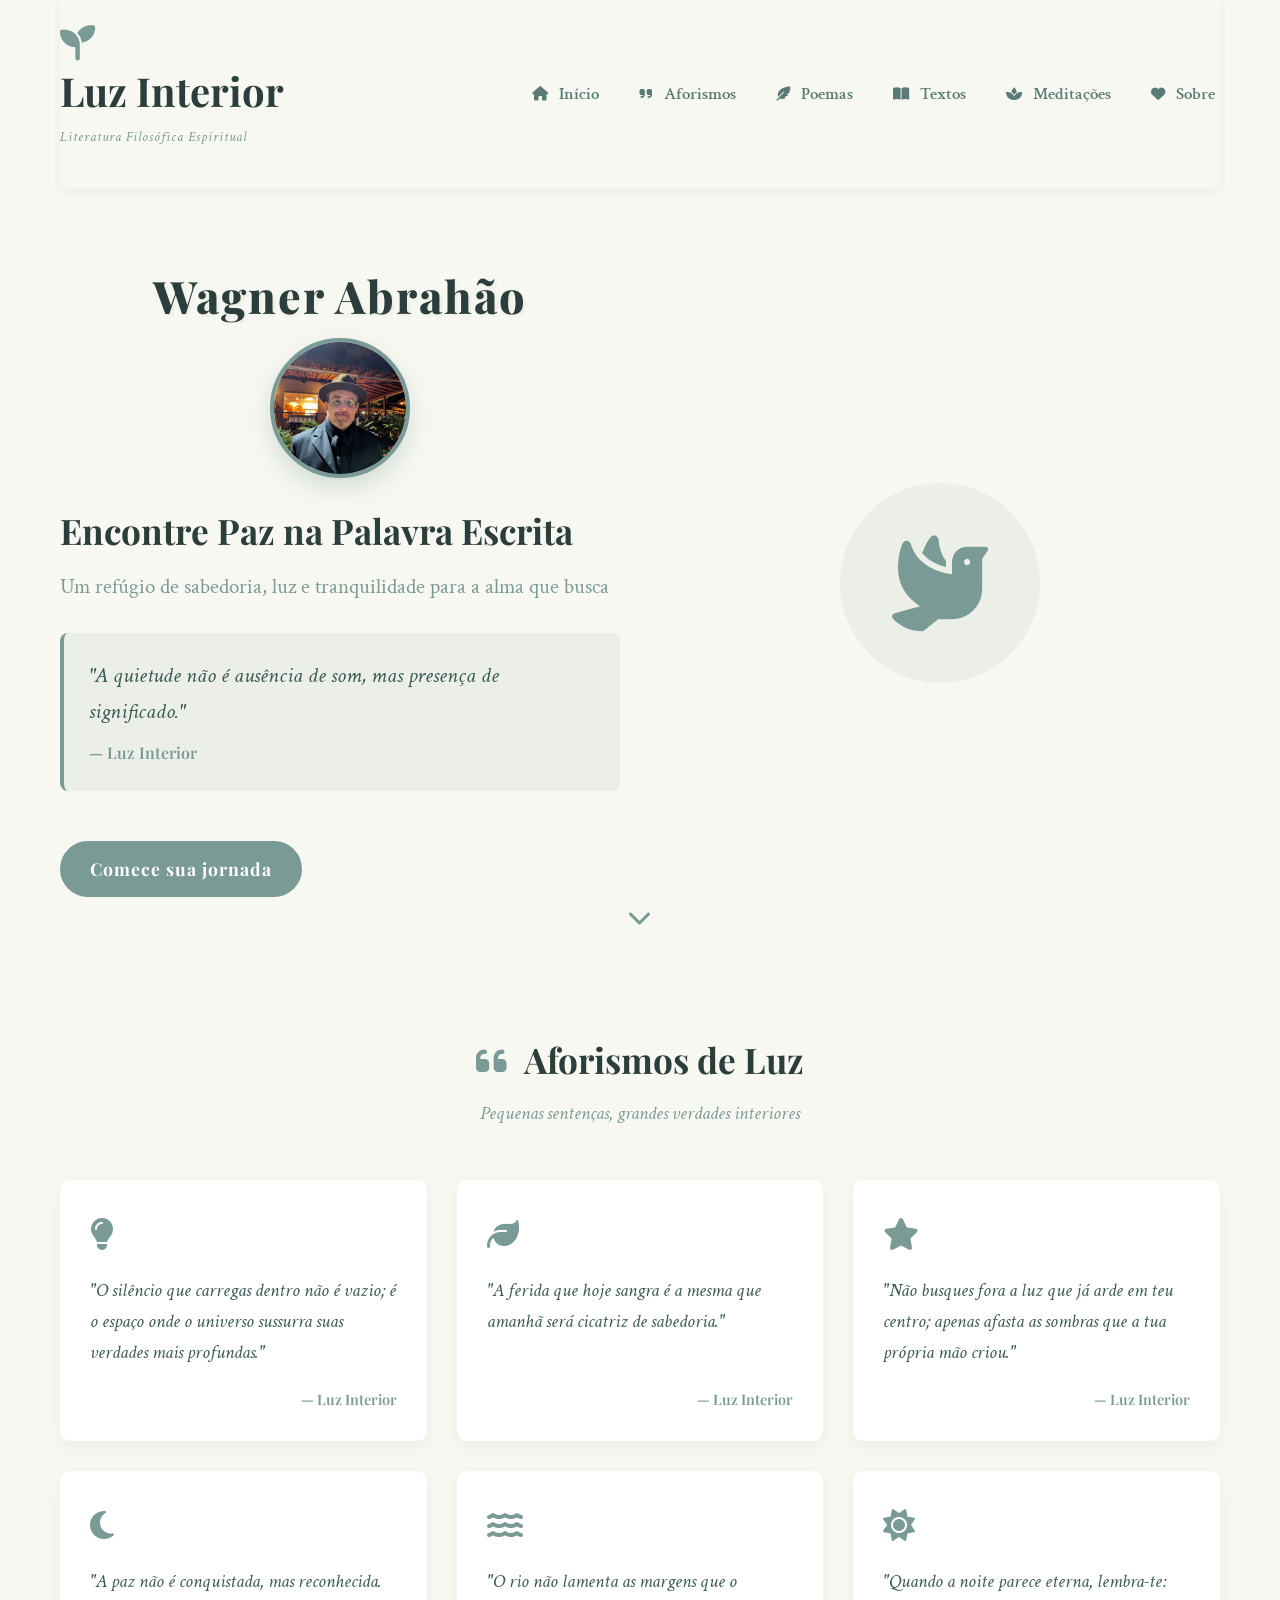
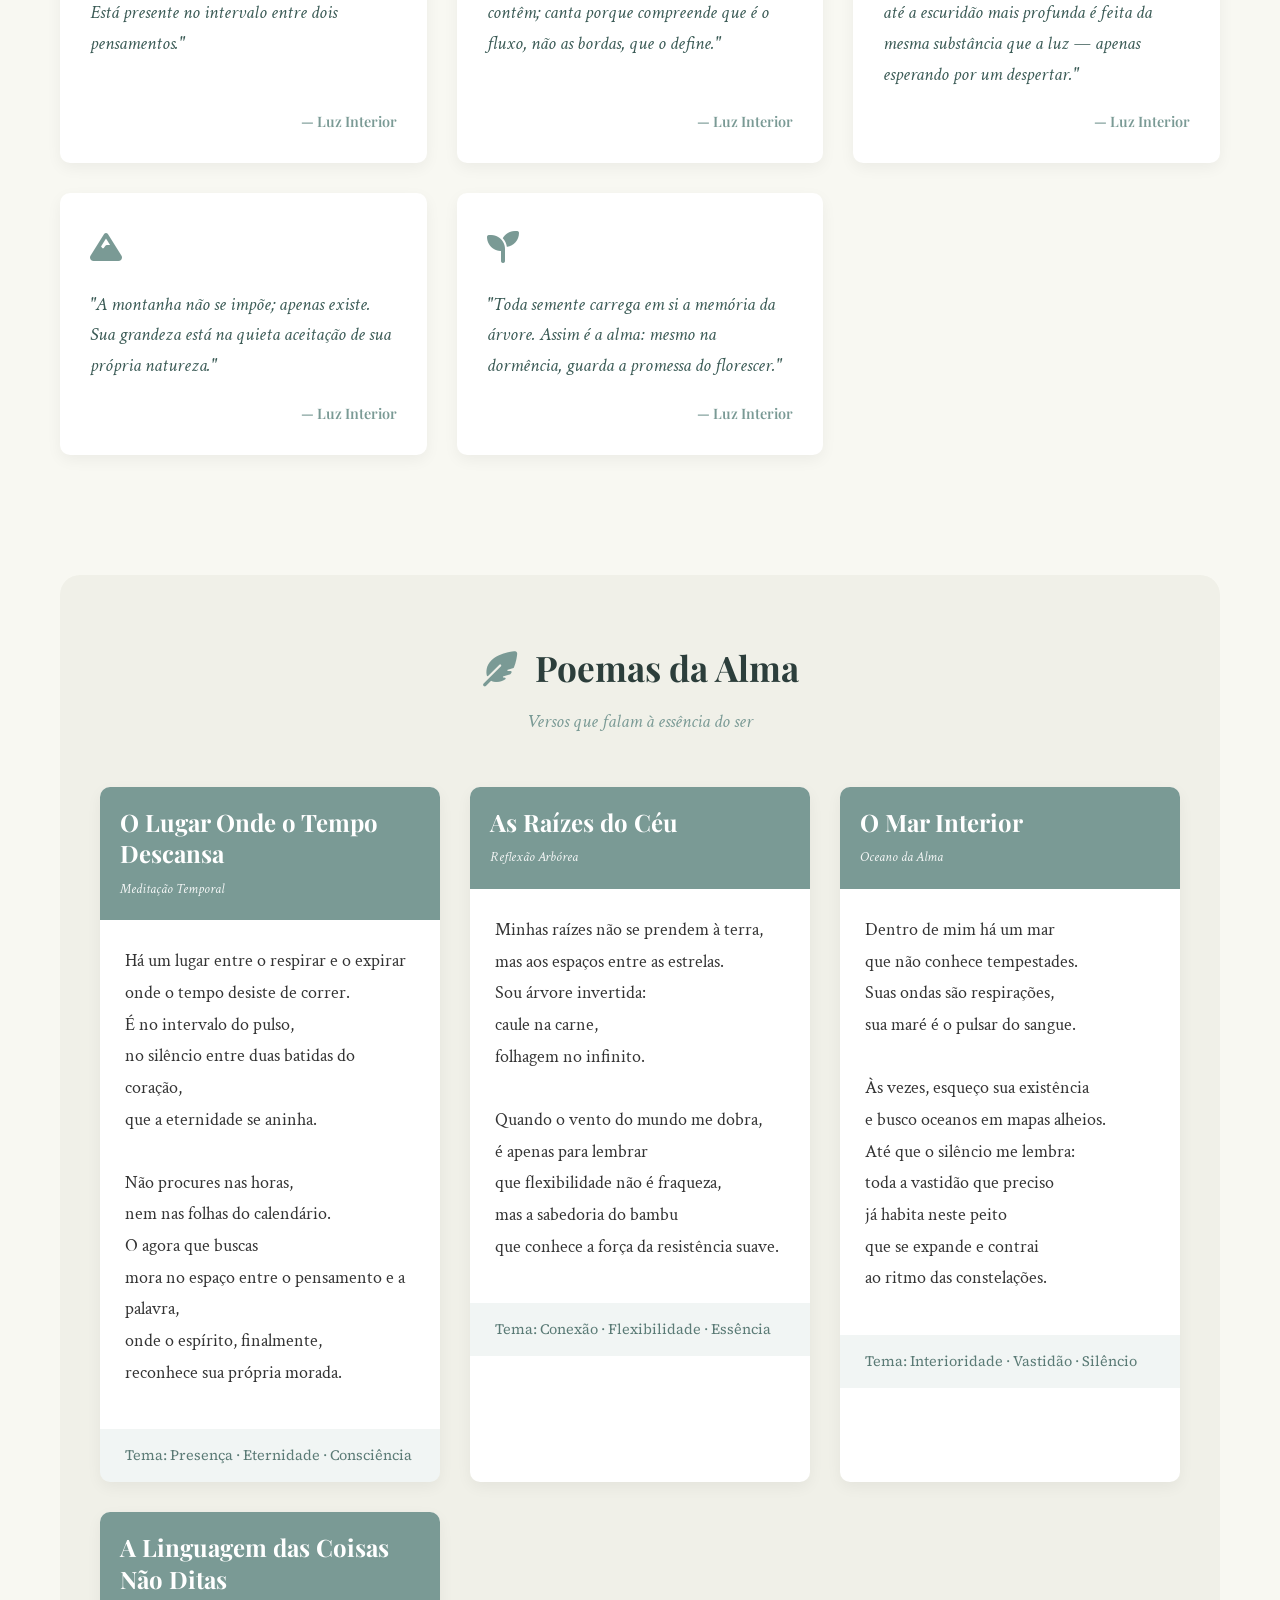
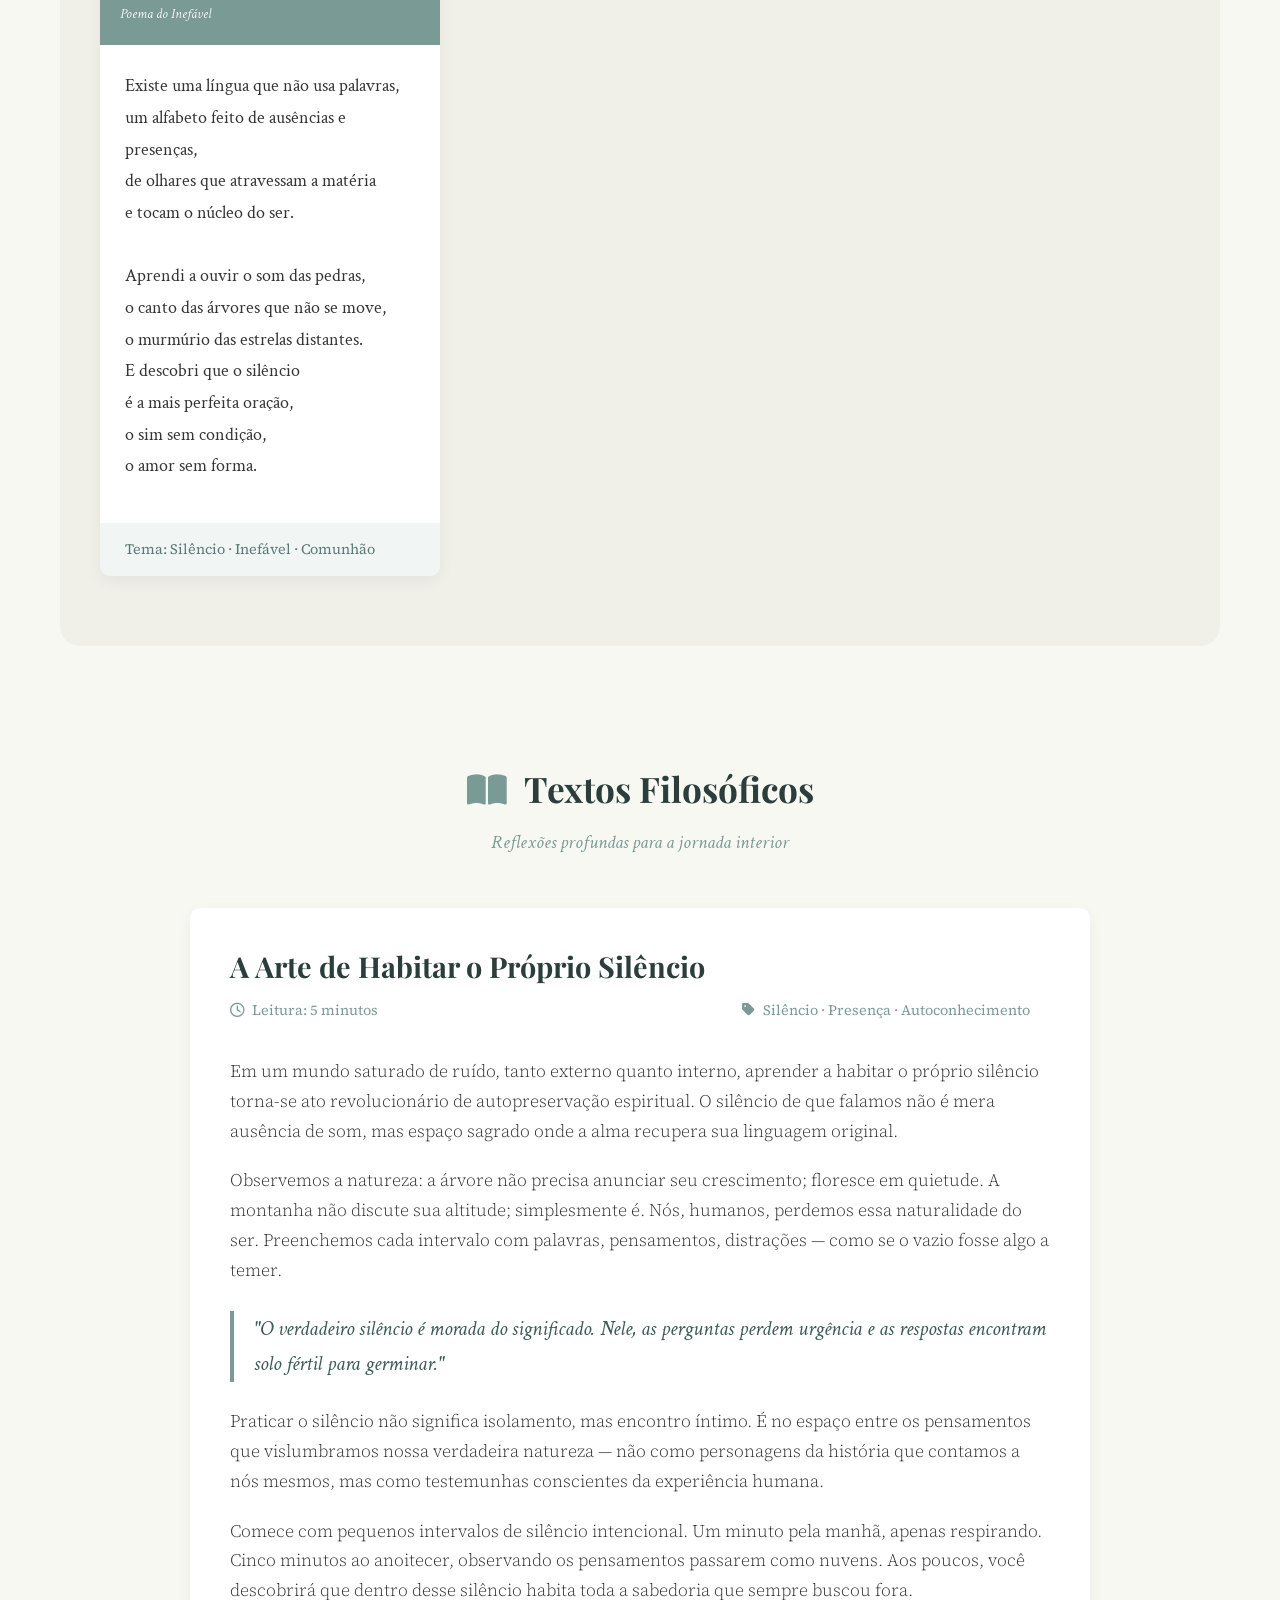
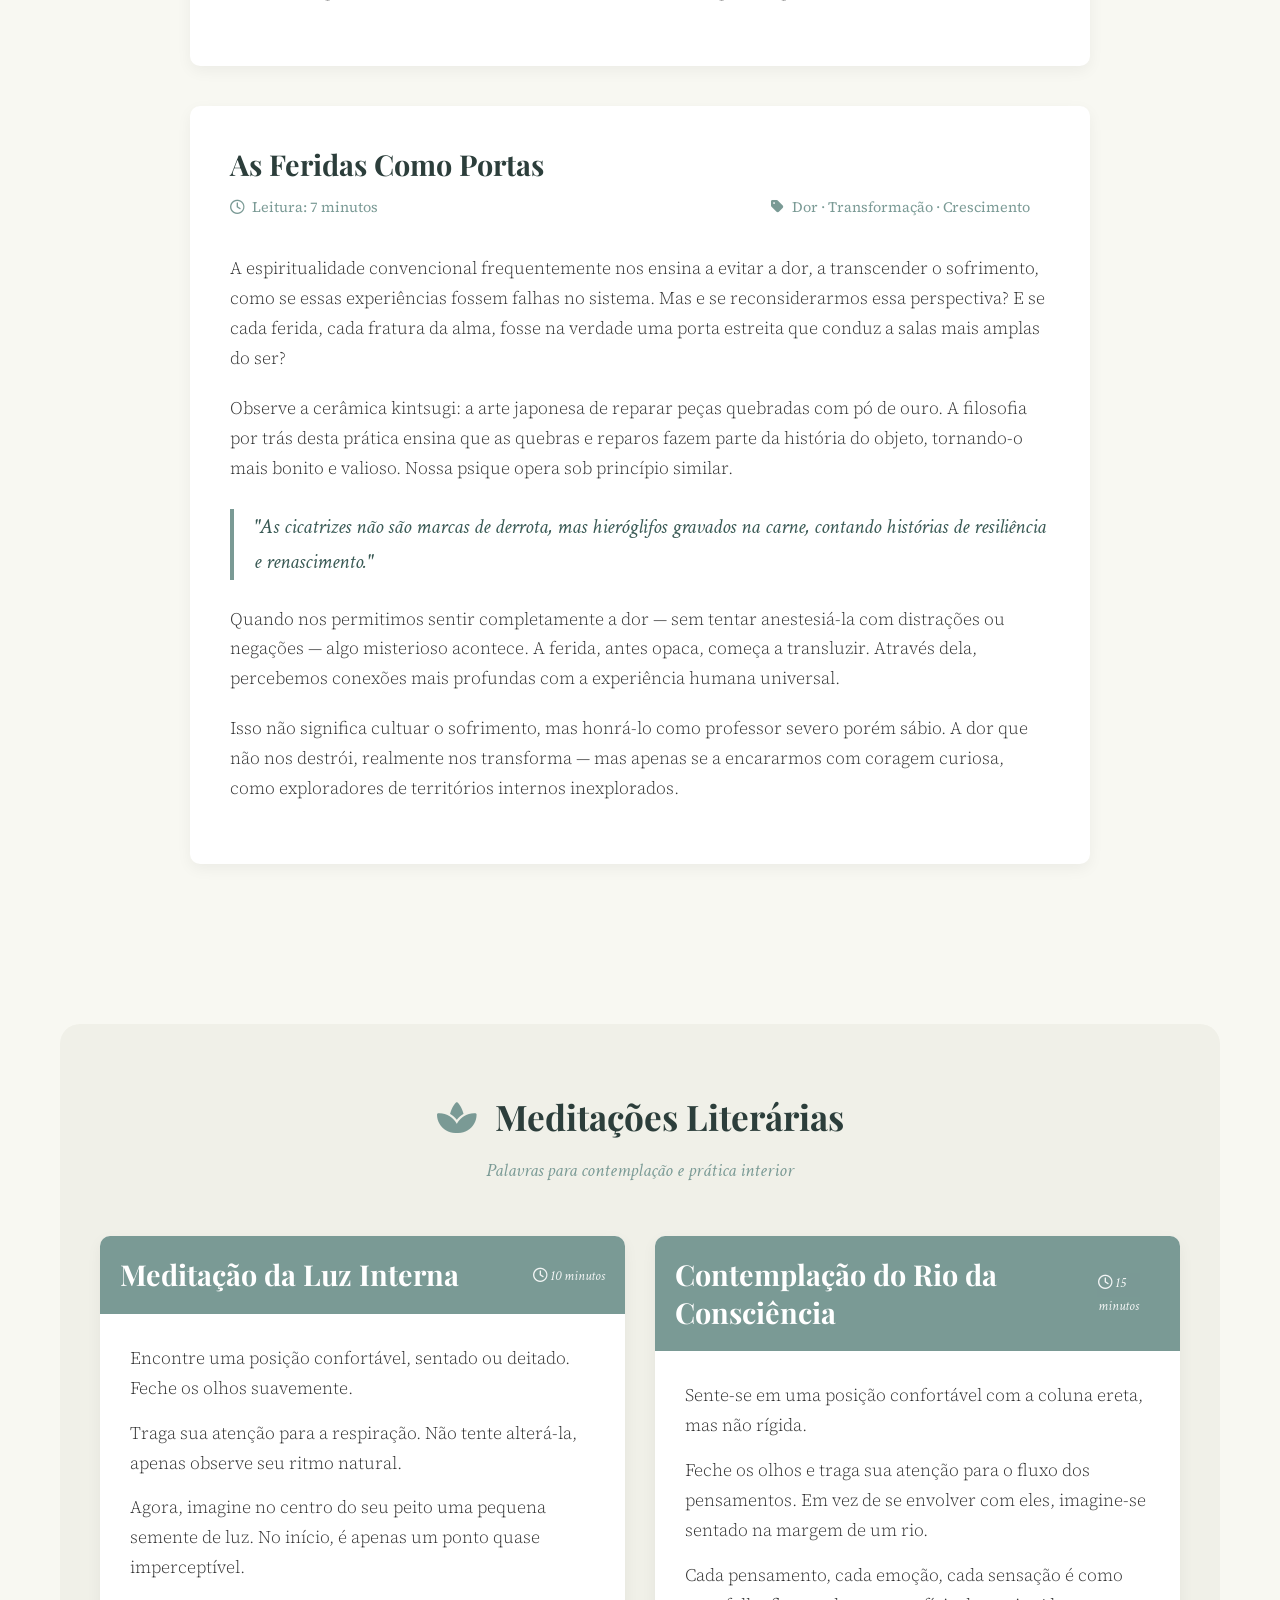
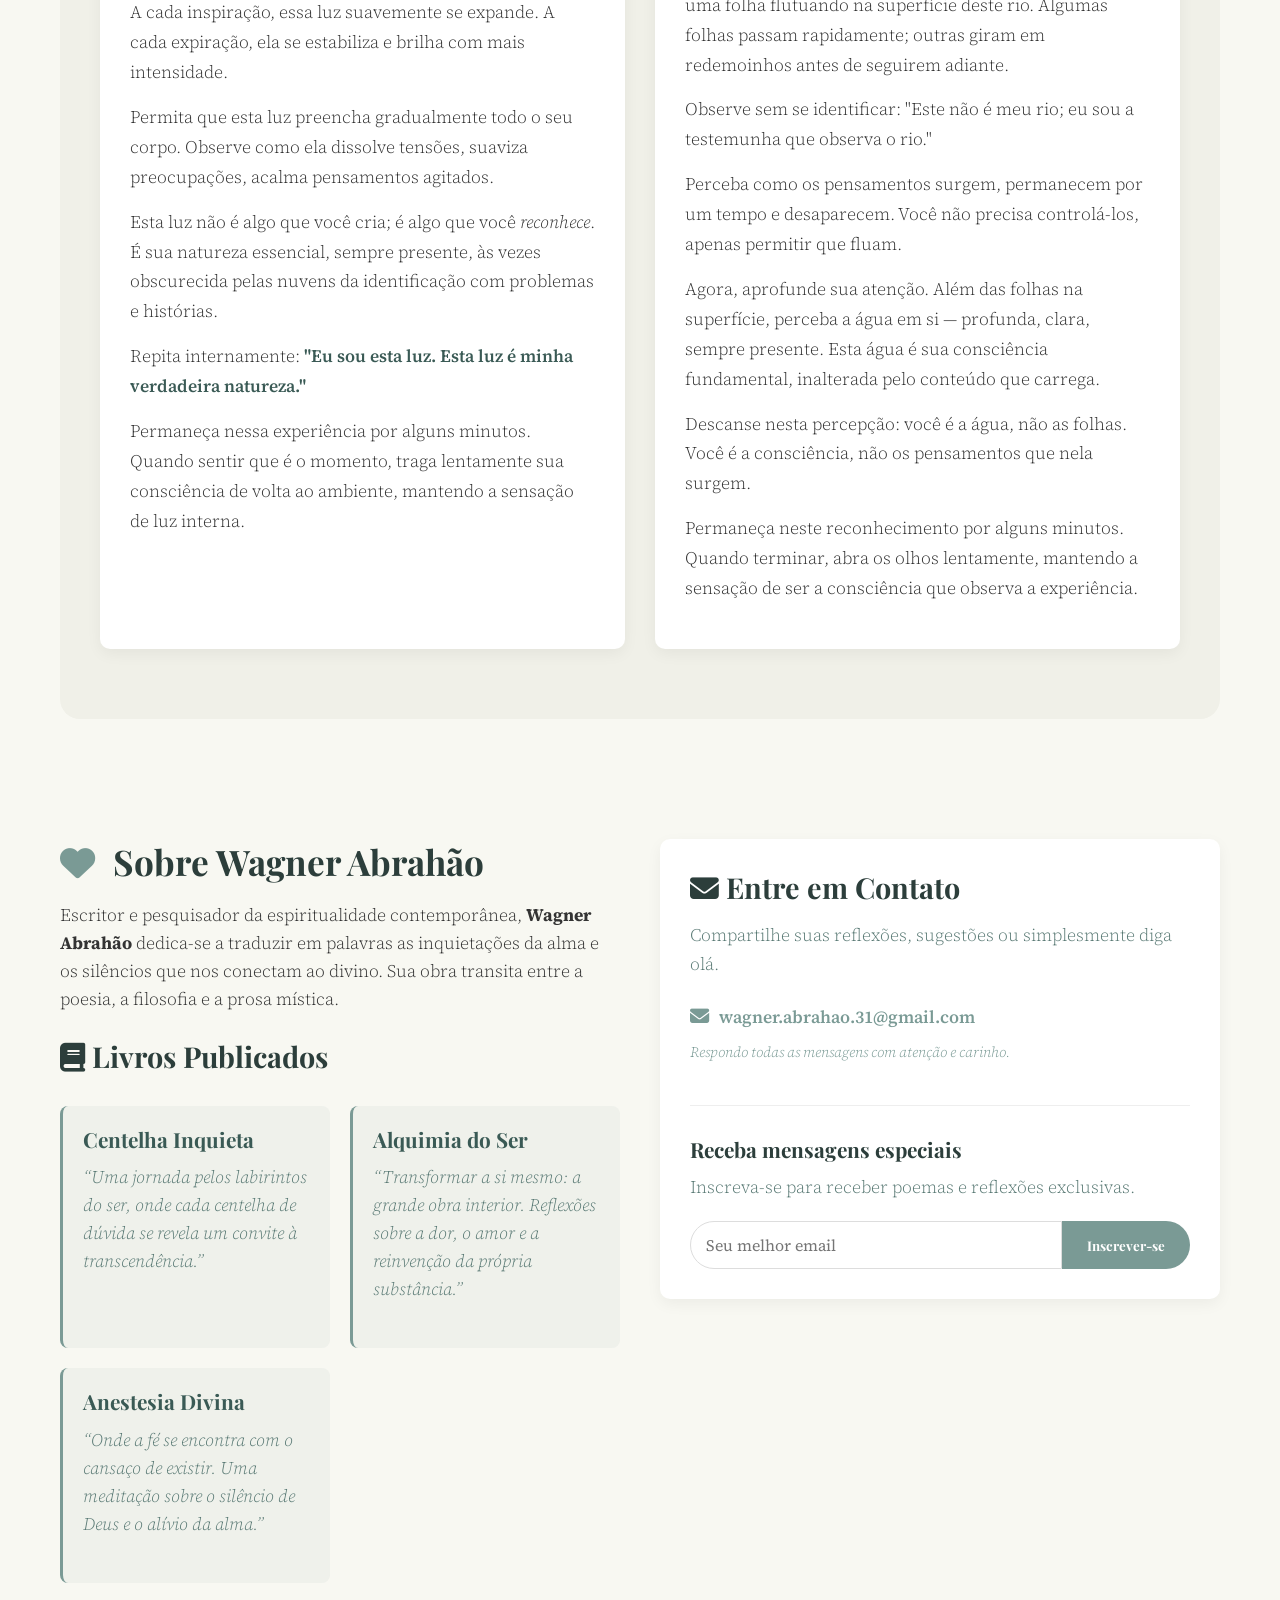
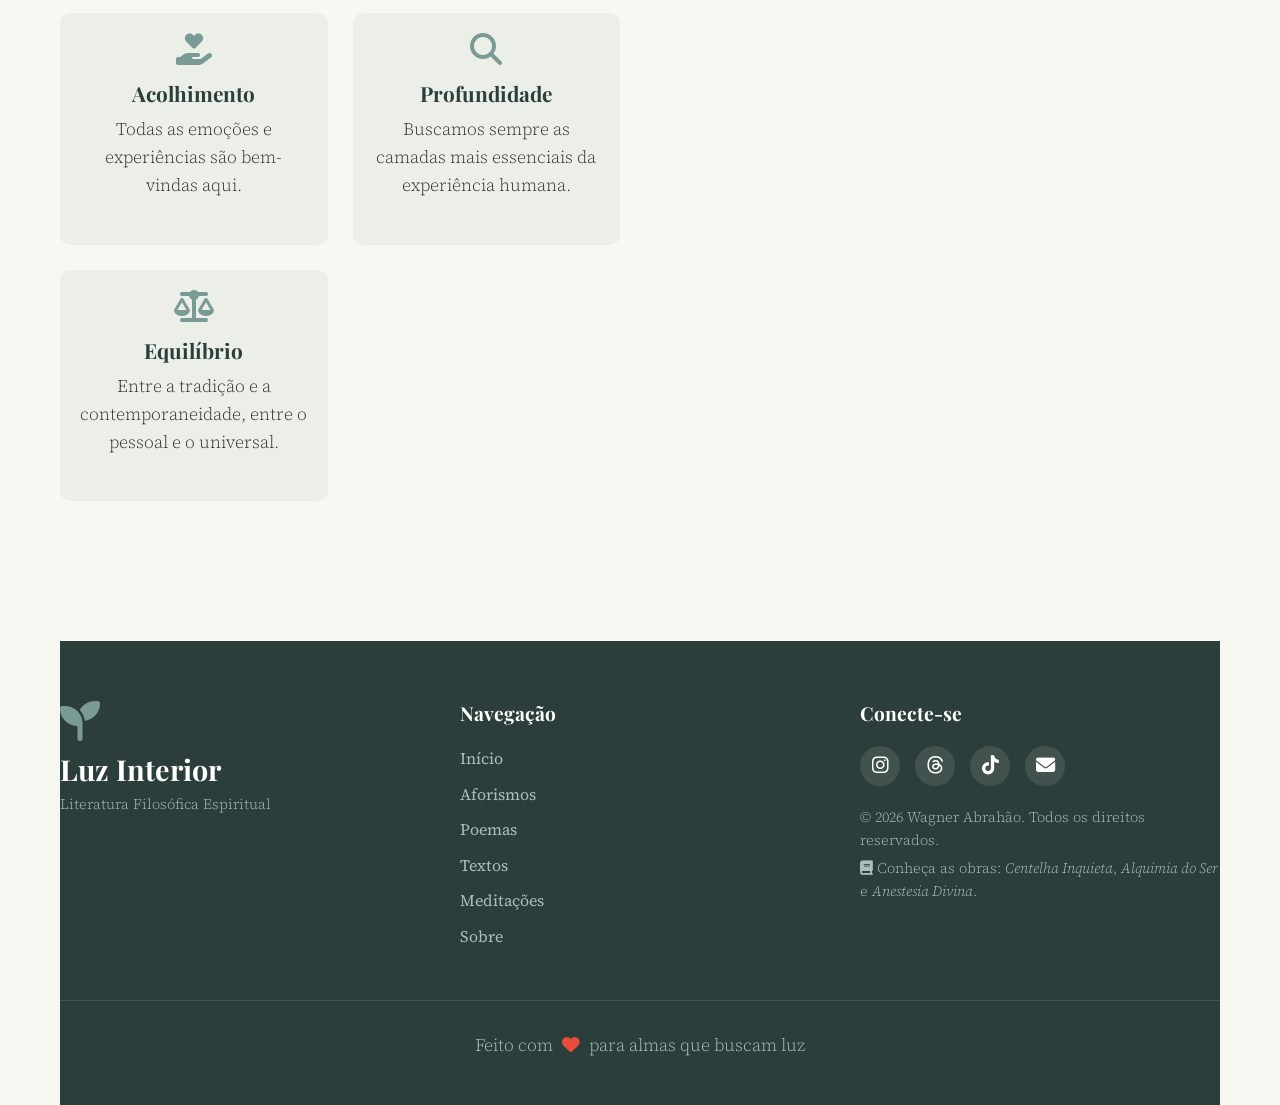
==== commit abd4fe43: "Update index.html" ====
--- a/index.html
+++ b/index.html
@@ -332,9 +332,19 @@
                 <div class="footer-social">
                     <h4>Conecte-se</h4>
                     <div class="social-icons">
-                        <a href="#" aria-label="Instagram"><i class="fab fa-instagram"></i></a>
-                        <a href="#" aria-label="Facebook"><i class="fab fa-facebook"></i></a>
-                        <a href="#" aria-label="Pinterest"><i class="fab fa-pinterest"></i></a>
+                        <!-- INSTAGRAM -->
+                        <a href="https://www.instagram.com/wagnerabrahao_/" target="_blank" rel="noopener noreferrer" aria-label="Instagram">
+                            <i class="fab fa-instagram"></i>
+                        </a>
+                        <!-- THREADS (domínio correto: threads.net) -->
+                        <a href="https://www.threads.net/@wagnerabrahao_?xmt=AQF0znMAwD9nN560NAfDxOUiLvedQQJCoriHXpf-Fe2h7DM" target="_blank" rel="noopener noreferrer" aria-label="Threads">
+                            <i class="fab fa-threads"></i>
+                        </a>
+                        <!-- TIKTOK -->
+                        <a href="https://www.tiktok.com/@wagner.abrahao?lang=pt-BR" target="_blank" rel="noopener noreferrer" aria-label="TikTok">
+                            <i class="fab fa-tiktok"></i>
+                        </a>
+                        <!-- E-MAIL -->
                         <a href="mailto:wagner.abrahao.31@gmail.com" aria-label="Email" class="email-footer">
                             <i class="fas fa-envelope"></i>
                         </a>
--- a/style.css
+++ b/style.css
@@ -287,7 +287,7 @@
     border: 4px solid #7a9a95;
     box-shadow: 0 10px 25px rgba(122, 154, 149, 0.3);
     transition: transform 0.3s ease;
-    display: block;
+    display: inline-block;
 }
 
 .hero-author-image:hover {
@@ -663,6 +663,39 @@
 
 #newsletter-form button:hover {
     background-color: #3a5a55;
+}
+
+/* ===== BOTÃO VOLTAR AO TOPO ===== */
+.back-to-top {
+    position: fixed;
+    bottom: 30px;
+    right: 30px;
+    width: 50px;
+    height: 50px;
+    border-radius: 50%;
+    background-color: #7a9a95;
+    color: white;
+    border: none;
+    font-size: 1.2rem;
+    cursor: pointer;
+    box-shadow: 0 3px 10px rgba(0, 0, 0, 0.2);
+    opacity: 0;
+    visibility: hidden;
+    transition: all 0.3s ease;
+    z-index: 99;
+    display: flex;
+    align-items: center;
+    justify-content: center;
+}
+
+.back-to-top.show {
+    opacity: 1;
+    visibility: visible;
+}
+
+.back-to-top:hover {
+    background-color: #3a5a55;
+    transform: translateY(-3px);
 }
 
 /* ===== FOOTER ===== */
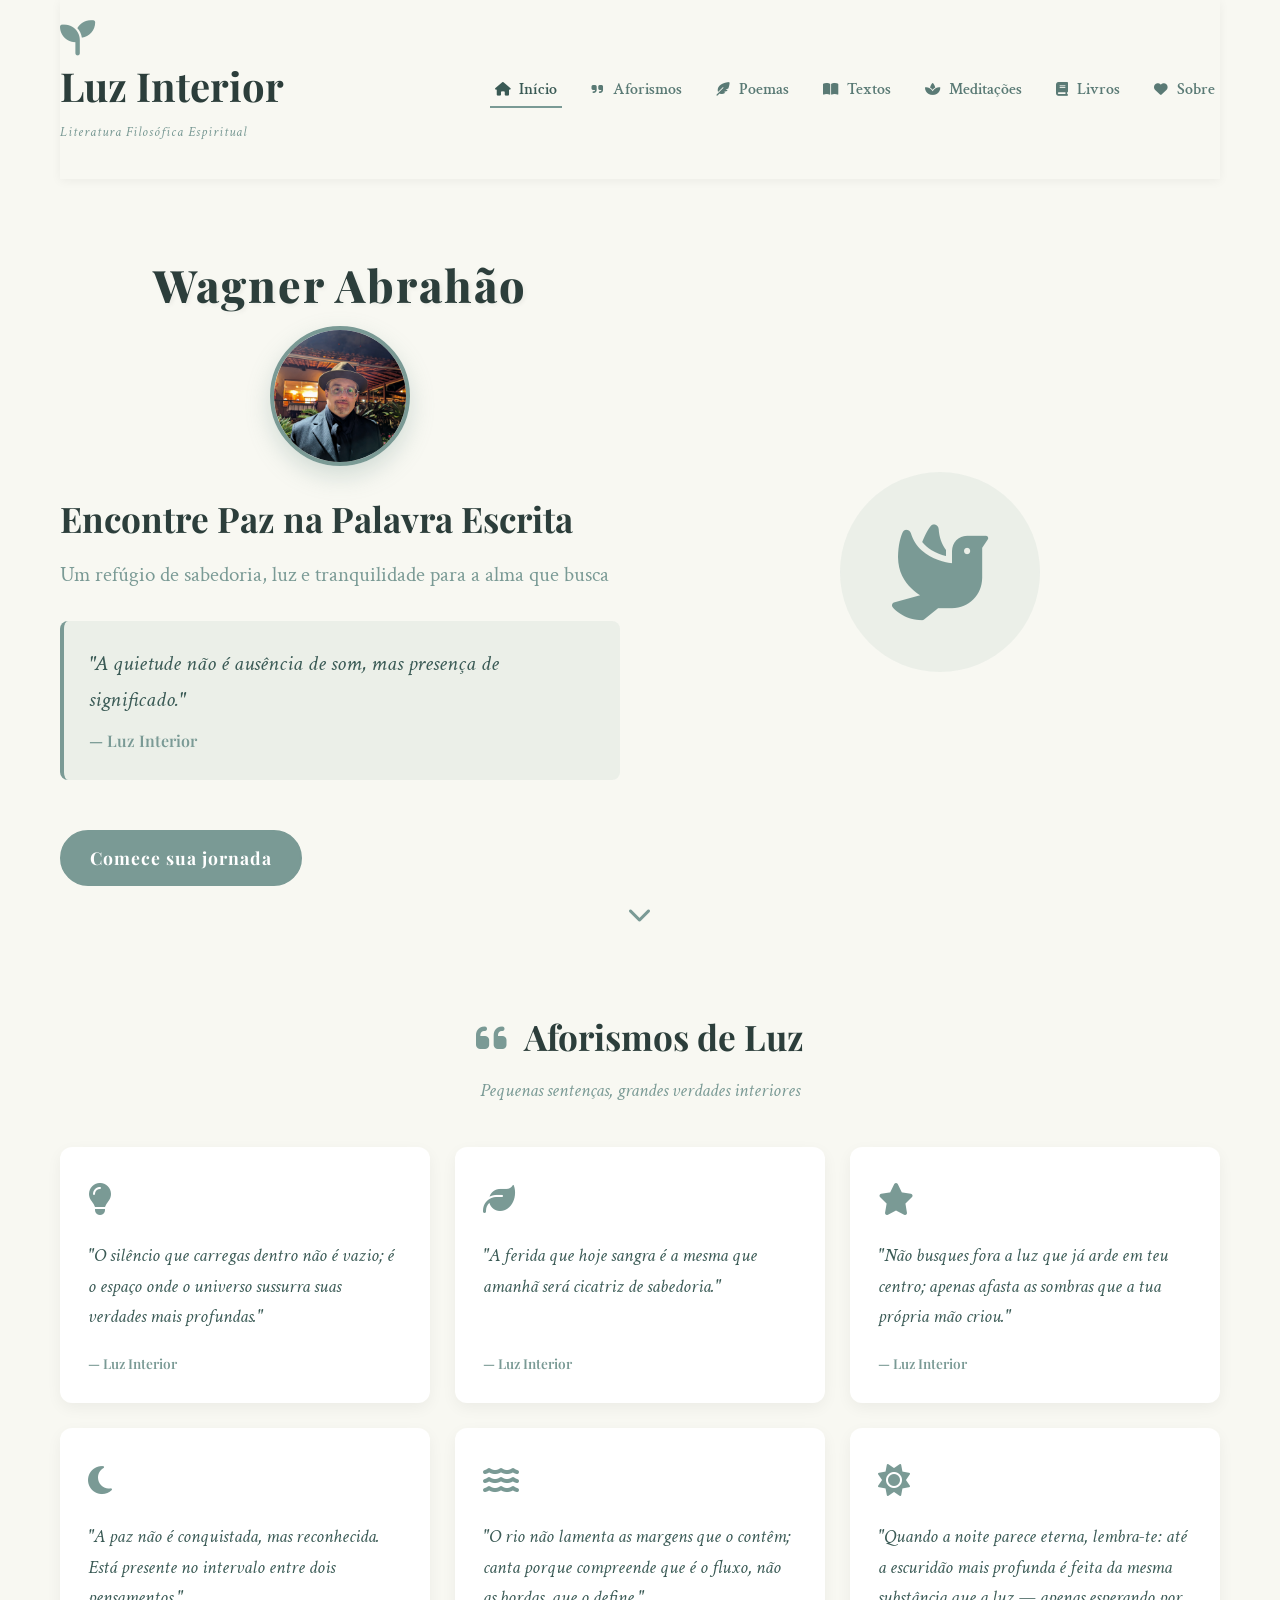
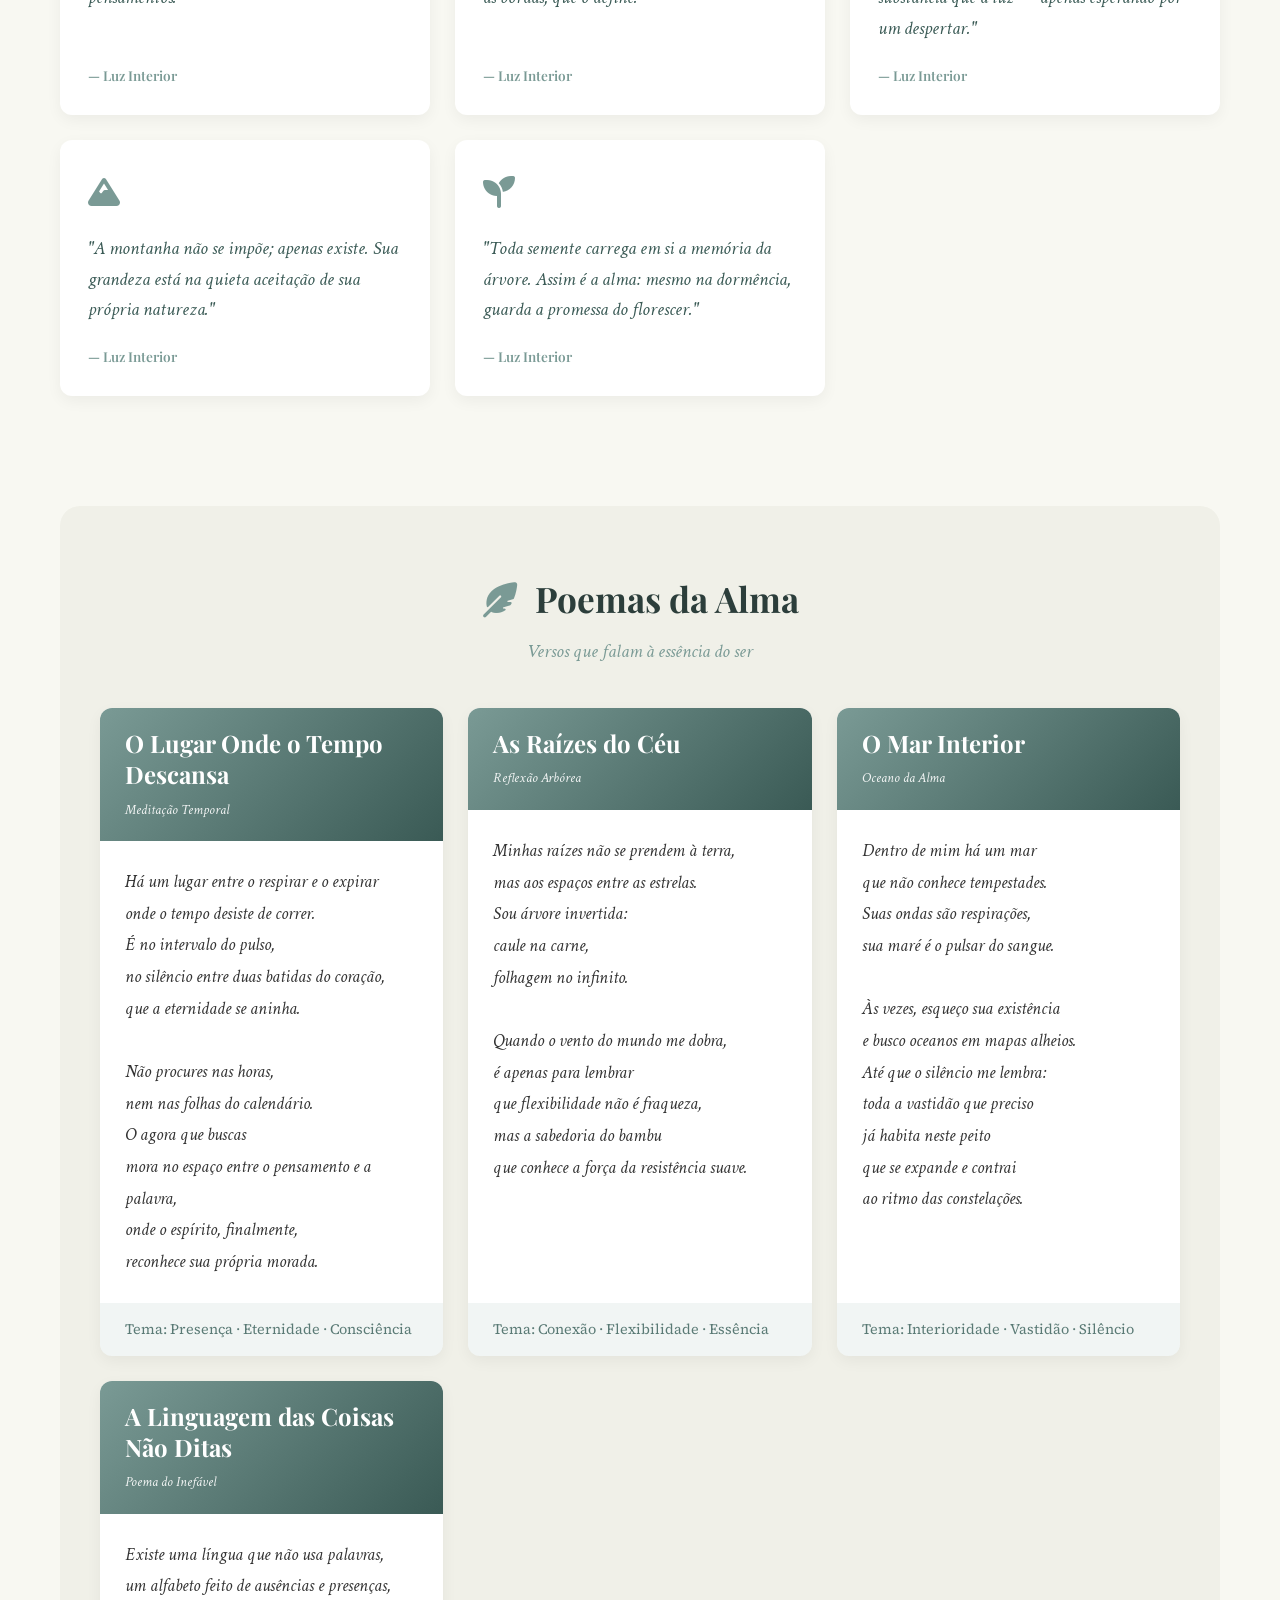
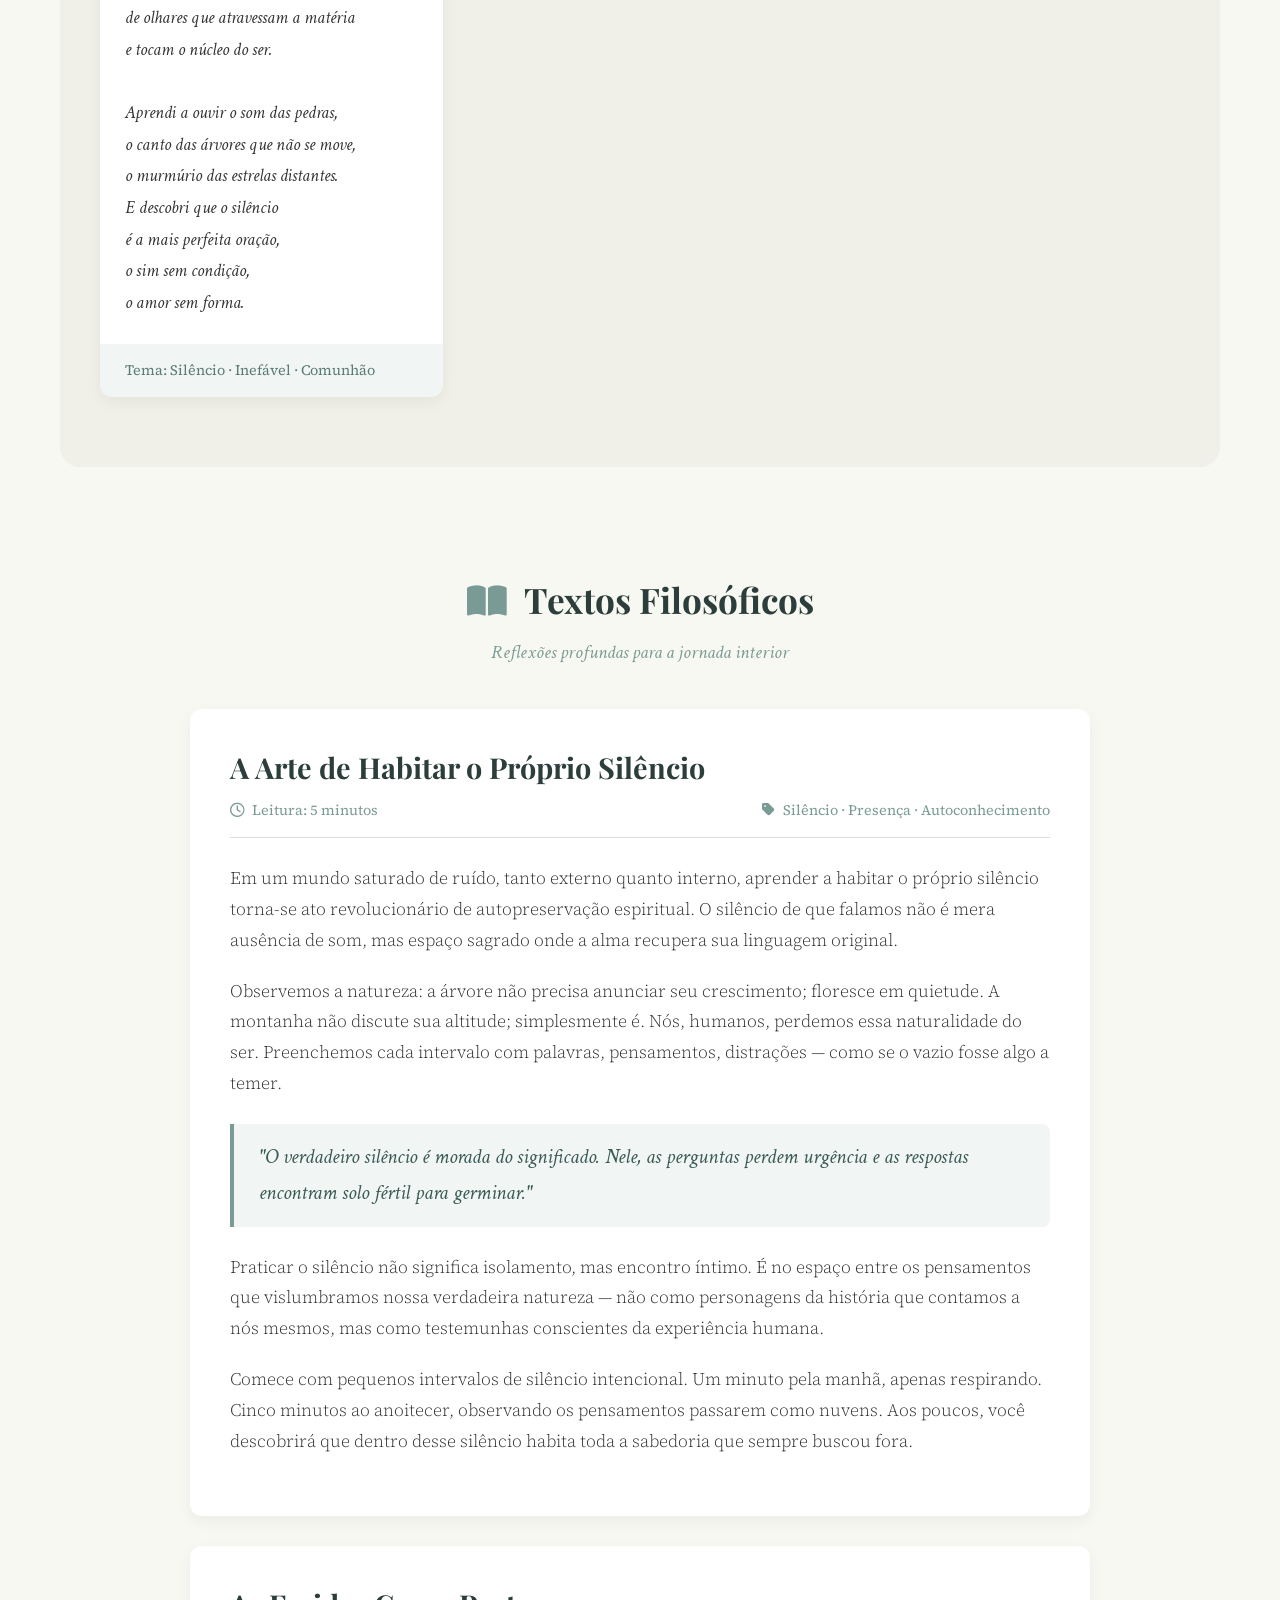
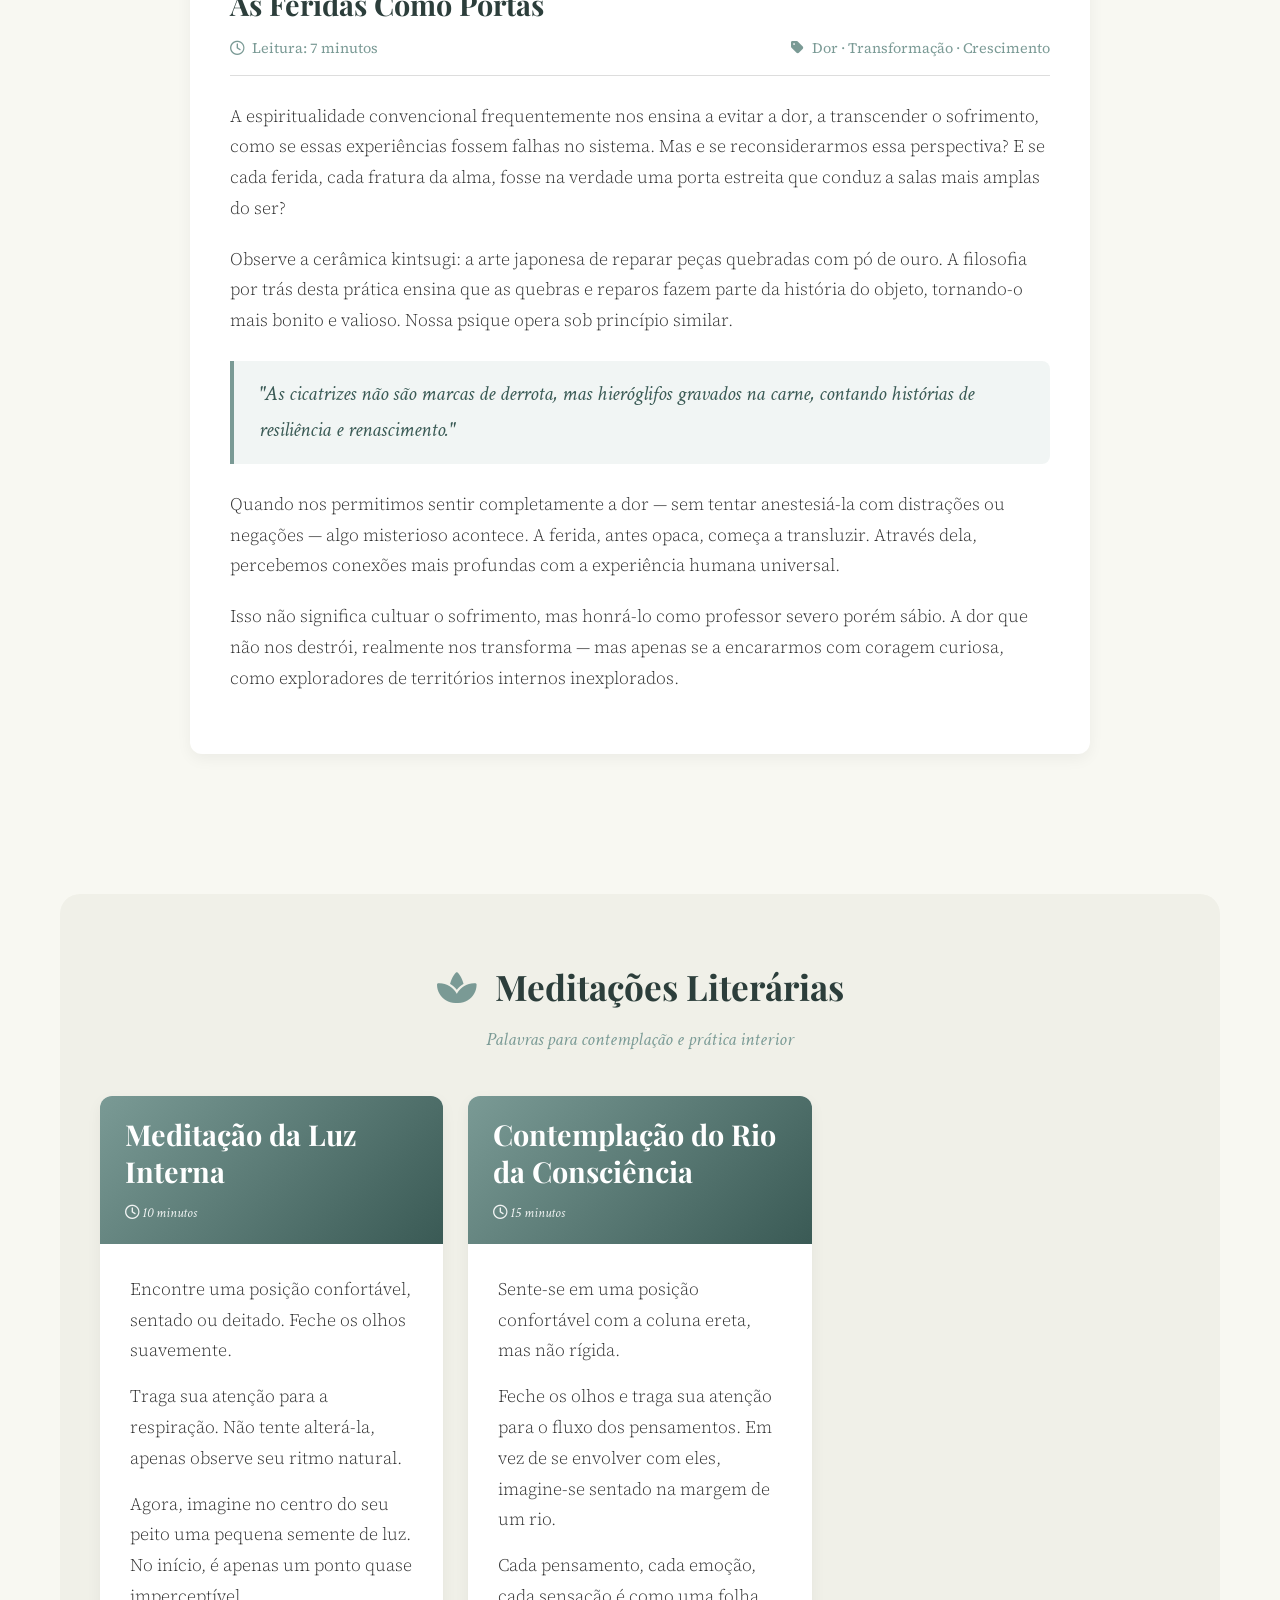
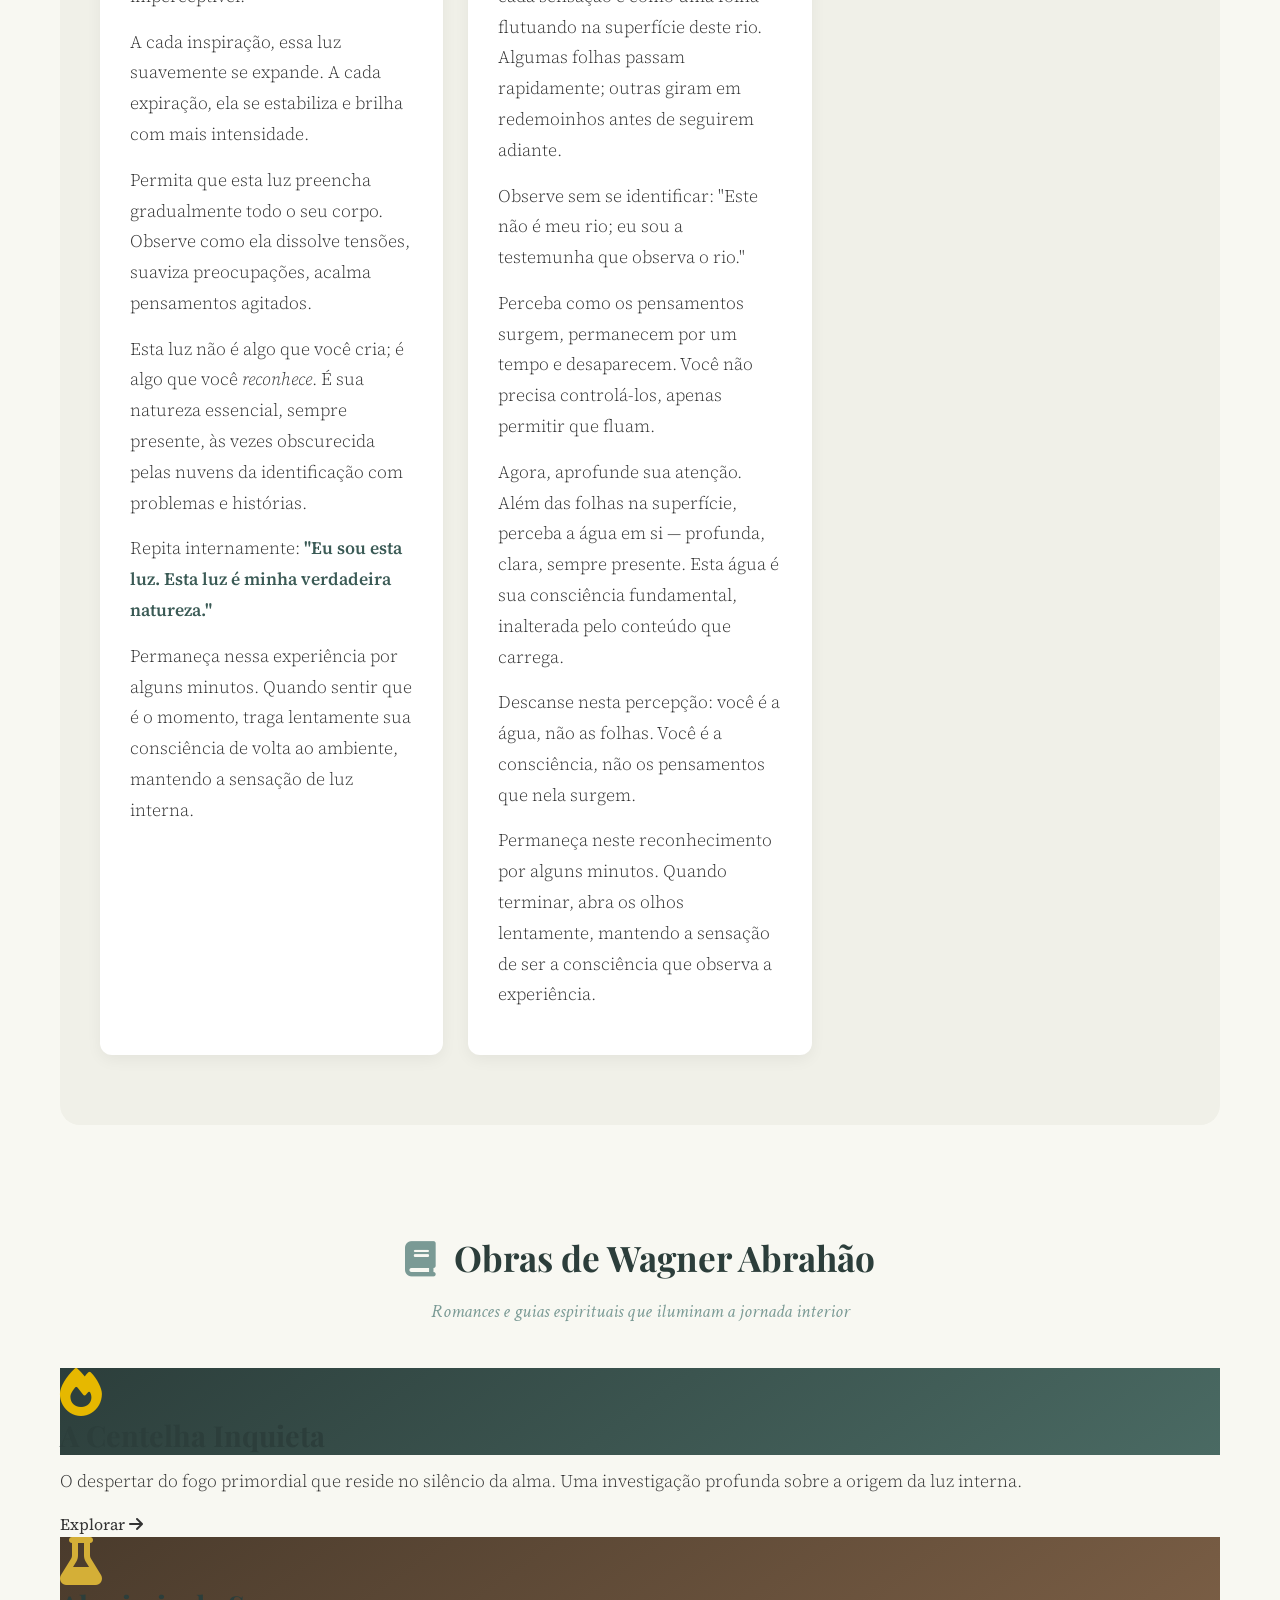
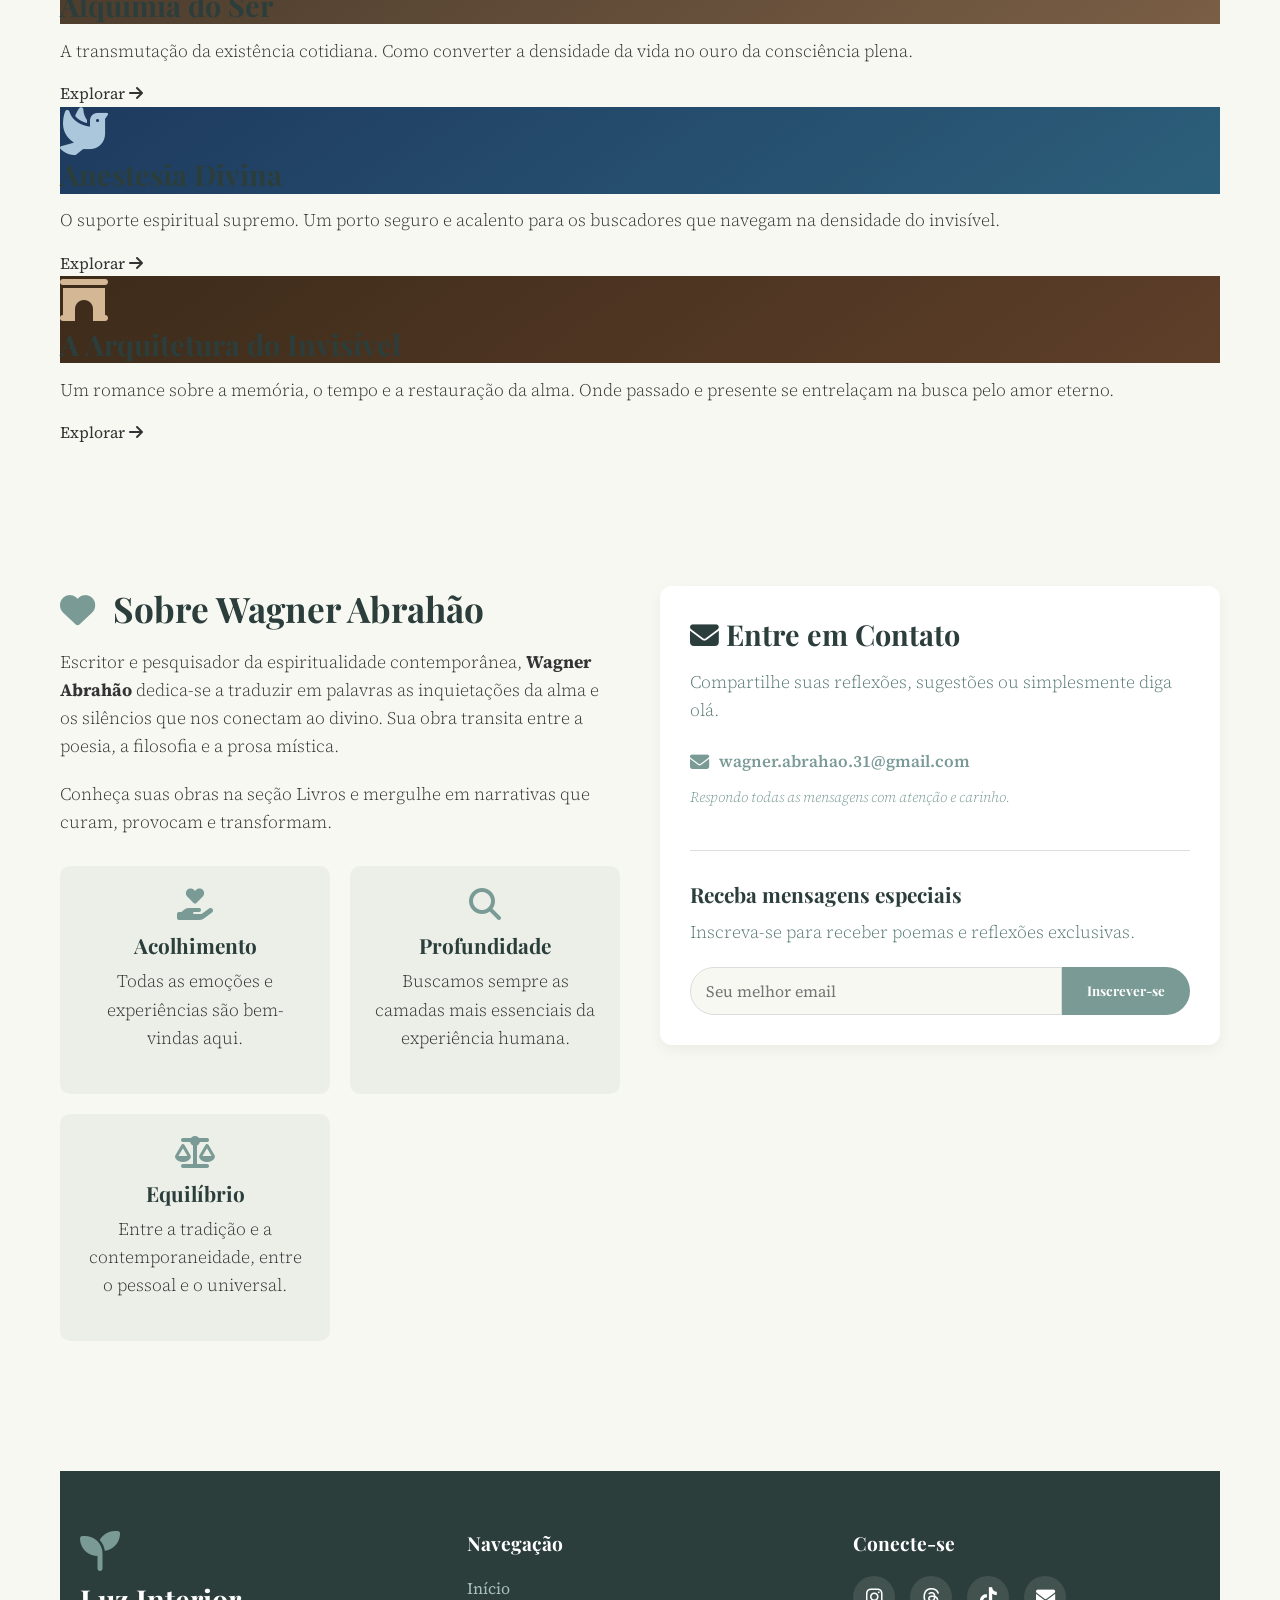
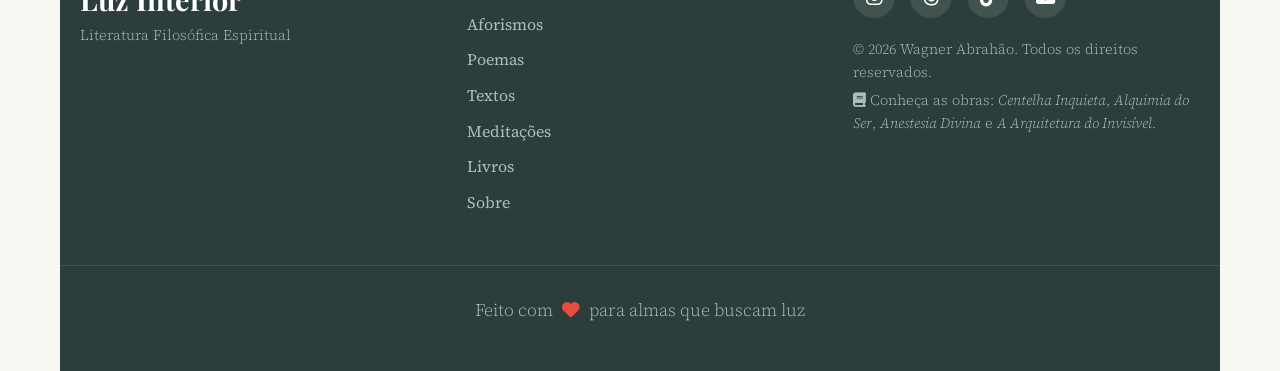
==== commit d36b09c3: "Update print statement from 'Hello' to 'Goodbye'" ====
--- a/index.html
+++ b/index.html
@@ -6,11 +6,11 @@
     <title>Luz Interior - Wagner Abrahão | Literatura Filosófica Espiritual</title>
     
     <!-- META TAGS PARA SEO -->
-    <meta name="description" content="Luz Interior - literatura filosófica espiritual de Wagner Abrahão. Aforismos, poemas, textos e meditações para a alma.">
-    <meta name="keywords" content="Wagner Abrahão, literatura espiritual, filosofia, poesia, meditação, autoconhecimento">
+    <meta name="description" content="Luz Interior - literatura filosófica espiritual de Wagner Abrahão. Aforismos, poemas, textos, meditações e livros para a alma.">
+    <meta name="keywords" content="Wagner Abrahão, literatura espiritual, filosofia, poesia, meditação, autoconhecimento, livros espirituais">
     <meta name="author" content="Wagner Abrahão">
     
-    <!-- FAVICON CORRETO (PNG BASE64) -->
+    <!-- FAVICON -->
     <link rel="icon" type="image/png" href="[data-uri]">
     
     <!-- CSS -->
@@ -36,6 +36,7 @@
                     <li><a href="#poemas" class="nav-link"><i class="fas fa-feather-alt"></i> Poemas</a></li>
                     <li><a href="#textos" class="nav-link"><i class="fas fa-book-open"></i> Textos</a></li>
                     <li><a href="#meditacoes" class="nav-link"><i class="fas fa-spa"></i> Meditações</a></li>
+                    <li><a href="#livros" class="nav-link"><i class="fas fa-book"></i> Livros</a></li>
                     <li><a href="#sobre" class="nav-link"><i class="fas fa-heart"></i> Sobre</a></li>
                 </ul>
             </nav>
@@ -45,13 +46,12 @@
         </header>
 
         <main>
-            <!-- HERO / INÍCIO (COM NOME E FOTO DO AUTOR) -->
+            <!-- HERO / INÍCIO -->
             <section id="inicio" class="hero">
                 <div class="hero-content">
                     <div class="hero-text">
                         <div class="hero-author">
                             <span class="hero-author-name">Wagner Abrahão</span>
-                            <!-- FOTO DO AUTOR – ARQUIVO perfil.jpg NA RAIZ -->
                             <img src="perfil.jpg" alt="Wagner Abrahão" class="hero-author-image">
                         </div>
                         <h2>Encontre Paz na Palavra Escrita</h2>
@@ -80,6 +80,7 @@
                     <p class="section-subtitle">Pequenas sentenças, grandes verdades interiores</p>
                 </div>
                 <div class="content-grid">
+                    <!-- Cards de aforismos (mantidos iguais) -->
                     <div class="card">
                         <div class="card-icon"><i class="fas fa-lightbulb"></i></div>
                         <p>"O silêncio que carregas dentro não é vazio; é o espaço onde o universo sussurra suas verdades mais profundas."</p>
@@ -130,6 +131,7 @@
                     <p class="section-subtitle">Versos que falam à essência do ser</p>
                 </div>
                 <div class="poem-container">
+                    <!-- Poemas (mantidos iguais) -->
                     <div class="poem">
                         <div class="poem-header"><h3>O Lugar Onde o Tempo Descansa</h3><span class="poem-date">Meditação Temporal</span></div>
                         <div class="poem-content">
@@ -241,28 +243,72 @@
                 </div>
             </section>
 
-            <!-- SOBRE (COM SEUS LIVROS) -->
+            <!-- NOVA SEÇÃO: LIVROS / OBRAS -->
+            <section id="livros" class="section">
+                <div class="section-header">
+                    <h2><i class="fas fa-book"></i> Obras de Wagner Abrahão</h2>
+                    <p class="section-subtitle">Romances e guias espirituais que iluminam a jornada interior</p>
+                </div>
+                
+                <div class="books-grid">
+                    <!-- Livro 1: A Centelha Inquieta -->
+                    <div class="book-card">
+                        <div class="book-cover" style="background: linear-gradient(145deg, #2c3e3b 0%, #4a6a63 100%);">
+                            <i class="fas fa-fire" style="font-size: 3rem; color: #e6b800;"></i>
+                            <h3>A Centelha Inquieta</h3>
+                        </div>
+                        <div class="book-info">
+                            <p>O despertar do fogo primordial que reside no silêncio da alma. Uma investigação profunda sobre a origem da luz interna.</p>
+                            <a href="livros/centelha-inquieta.html" class="book-link">Explorar <i class="fas fa-arrow-right"></i></a>
+                        </div>
+                    </div>
+                    
+                    <!-- Livro 2: Alquimia do Ser -->
+                    <div class="book-card">
+                        <div class="book-cover" style="background: linear-gradient(145deg, #4a3b2c 0%, #7a5e45 100%);">
+                            <i class="fas fa-flask" style="font-size: 3rem; color: #d4af37;"></i>
+                            <h3>Alquimia do Ser</h3>
+                        </div>
+                        <div class="book-info">
+                            <p>A transmutação da existência cotidiana. Como converter a densidade da vida no ouro da consciência plena.</p>
+                            <a href="livros/alquimia-do-ser.html" class="book-link">Explorar <i class="fas fa-arrow-right"></i></a>
+                        </div>
+                    </div>
+                    
+                    <!-- Livro 3: Anestesia Divina -->
+                    <div class="book-card">
+                        <div class="book-cover" style="background: linear-gradient(145deg, #1e3a5f 0%, #2c5f7a 100%);">
+                            <i class="fas fa-dove" style="font-size: 3rem; color: #aac7db;"></i>
+                            <h3>Anestesia Divina</h3>
+                        </div>
+                        <div class="book-info">
+                            <p>O suporte espiritual supremo. Um porto seguro e acalento para os buscadores que navegam na densidade do invisível.</p>
+                            <a href="livros/anestesia-divina.html" class="book-link">Explorar <i class="fas fa-arrow-right"></i></a>
+                        </div>
+                    </div>
+                    
+                    <!-- Livro 4: A Arquitetura do Invisível -->
+                    <div class="book-card">
+                        <div class="book-cover" style="background: linear-gradient(145deg, #3d2b1a 0%, #5e3f2a 100%);">
+                            <i class="fas fa-archway" style="font-size: 3rem; color: #d4b896;"></i>
+                            <h3>A Arquitetura do Invisível</h3>
+                        </div>
+                        <div class="book-info">
+                            <p>Um romance sobre a memória, o tempo e a restauração da alma. Onde passado e presente se entrelaçam na busca pelo amor eterno.</p>
+                            <a href="livros/arquitetura-do-invisivel.html" class="book-link">Explorar <i class="fas fa-arrow-right"></i></a>
+                        </div>
+                    </div>
+                </div>
+            </section>
+
+            <!-- SOBRE -->
             <section id="sobre" class="section">
                 <div class="about-container">
                     <div class="about-content">
                         <h2><i class="fas fa-heart"></i> Sobre Wagner Abrahão</h2>
                         <p>Escritor e pesquisador da espiritualidade contemporânea, <strong>Wagner Abrahão</strong> dedica-se a traduzir em palavras as inquietações da alma e os silêncios que nos conectam ao divino. Sua obra transita entre a poesia, a filosofia e a prosa mística.</p>
                         
-                        <h3><i class="fas fa-book"></i> Livros Publicados</h3>
-                        <div class="books">
-                            <div class="book">
-                                <h4>Centelha Inquieta</h4>
-                                <p>“Uma jornada pelos labirintos do ser, onde cada centelha de dúvida se revela um convite à transcendência.”</p>
-                            </div>
-                            <div class="book">
-                                <h4>Alquimia do Ser</h4>
-                                <p>“Transformar a si mesmo: a grande obra interior. Reflexões sobre a dor, o amor e a reinvenção da própria substância.”</p>
-                            </div>
-                            <div class="book">
-                                <h4>Anestesia Divina</h4>
-                                <p>“Onde a fé se encontra com o cansaço de existir. Uma meditação sobre o silêncio de Deus e o alívio da alma.”</p>
-                            </div>
-                        </div>
+                        <p>Conheça suas obras na seção <a href="#livros">Livros</a> e mergulhe em narrativas que curam, provocam e transformam.</p>
                         
                         <div class="principles">
                             <div class="principle">
@@ -325,6 +371,7 @@
                         <li><a href="#poemas">Poemas</a></li>
                         <li><a href="#textos">Textos</a></li>
                         <li><a href="#meditacoes">Meditações</a></li>
+                        <li><a href="#livros">Livros</a></li>
                         <li><a href="#sobre">Sobre</a></li>
                     </ul>
                 </div>
@@ -332,19 +379,15 @@
                 <div class="footer-social">
                     <h4>Conecte-se</h4>
                     <div class="social-icons">
-                        <!-- INSTAGRAM -->
                         <a href="https://www.instagram.com/wagnerabrahao_/" target="_blank" rel="noopener noreferrer" aria-label="Instagram">
                             <i class="fab fa-instagram"></i>
                         </a>
-                        <!-- THREADS (domínio correto: threads.net) -->
                         <a href="https://www.threads.net/@wagnerabrahao_?xmt=AQF0znMAwD9nN560NAfDxOUiLvedQQJCoriHXpf-Fe2h7DM" target="_blank" rel="noopener noreferrer" aria-label="Threads">
                             <i class="fab fa-threads"></i>
                         </a>
-                        <!-- TIKTOK -->
                         <a href="https://www.tiktok.com/@wagner.abrahao?lang=pt-BR" target="_blank" rel="noopener noreferrer" aria-label="TikTok">
                             <i class="fab fa-tiktok"></i>
                         </a>
-                        <!-- E-MAIL -->
                         <a href="mailto:wagner.abrahao.31@gmail.com" aria-label="Email" class="email-footer">
                             <i class="fas fa-envelope"></i>
                         </a>
@@ -353,8 +396,9 @@
                     <p class="disclaimer">
                         <i class="fas fa-book"></i> Conheça as obras: 
                         <em>Centelha Inquieta</em>, 
-                        <em>Alquimia do Ser</em> e 
-                        <em>Anestesia Divina</em>.
+                        <em>Alquimia do Ser</em>, 
+                        <em>Anestesia Divina</em> e 
+                        <em>A Arquitetura do Invisível</em>.
                     </p>
                 </div>
             </div>
--- a/style.css
+++ b/style.css
@@ -1,4 +1,47 @@
-/* ===== RESET E CONFIGURAÇÕES GERAIS ===== */
+/* ===== VARIÁVEIS DE TEMA (MODO CLARO) ===== */
+:root {
+    --color-bg: #f8f8f2;
+    --color-bg-dark: #f0f0e8;
+    --color-text: #333;
+    --color-heading: #2c3e3b;
+    --color-accent: #7a9a95;
+    --color-accent-dark: #3a5a55;
+    --color-accent-light: #a8c0bb;
+    --color-muted: #5a7a75;
+    --color-card-bg: #ffffff;
+    --color-card-shadow: rgba(0, 0, 0, 0.05);
+    --color-card-shadow-hover: rgba(0, 0, 0, 0.1);
+    --color-border: #ddd;
+    --color-footer-bg: #2c3e3b;
+    --color-footer-text: #d4e0dd;
+    --color-quote-bg: rgba(122, 154, 149, 0.1);
+    --color-overlay: rgba(248, 248, 242, 0.97);
+    --color-danger: #e74c3c;
+    --color-success: #7a9a95;
+    --font-scale: 1;
+}
+
+/* ===== MODO ESCURO ===== */
+[data-theme="dark"] {
+    --color-bg: #1a1f1e;
+    --color-bg-dark: #13181a;
+    --color-text: #e4e9e5;
+    --color-heading: #e4e9e5;
+    --color-accent: #9bbab4;
+    --color-accent-dark: #b8d4cf;
+    --color-accent-light: #7a9a95;
+    --color-muted: #a8c0bb;
+    --color-card-bg: #242b2a;
+    --color-card-shadow: rgba(0, 0, 0, 0.3);
+    --color-card-shadow-hover: rgba(0, 0, 0, 0.5);
+    --color-border: #3a4543;
+    --color-footer-bg: #0f1514;
+    --color-footer-text: #a8c0bb;
+    --color-quote-bg: rgba(155, 186, 180, 0.08);
+    --color-overlay: rgba(26, 31, 30, 0.97);
+}
+
+/* ===== RESET E GERAL ===== */
 * {
     margin: 0;
     padding: 0;
@@ -7,14 +50,17 @@
 
 html {
     scroll-behavior: smooth;
+    scroll-padding-top: 100px;
 }
 
 body {
     font-family: 'Source Serif Pro', serif;
-    color: #333;
-    background-color: #f8f8f2;
+    color: var(--color-text);
+    background-color: var(--color-bg);
     line-height: 1.6;
     overflow-x: hidden;
+    font-size: calc(1rem * var(--font-scale));
+    transition: background-color 0.4s ease, color 0.4s ease;
 }
 
 .container {
@@ -28,39 +74,23 @@
     font-family: 'Playfair Display', serif;
     font-weight: 700;
     line-height: 1.3;
-    color: #2c3e3b;
-}
-
-h1 {
-    font-size: 2.5rem;
-    margin-bottom: 0.5rem;
-}
-
+    color: var(--color-heading);
+}
+
+h1 { font-size: calc(2.5rem * var(--font-scale)); margin-bottom: 0.5rem; }
 h2 {
-    font-size: 2.2rem;
+    font-size: calc(2.2rem * var(--font-scale));
     margin-bottom: 1rem;
     position: relative;
     display: inline-block;
 }
-
-h2 i {
-    margin-right: 10px;
-    color: #7a9a95;
-}
-
-h3 {
-    font-size: 1.8rem;
-    margin-bottom: 0.8rem;
-}
-
-h4 {
-    font-size: 1.3rem;
-    margin-bottom: 0.5rem;
-}
+h2 i { margin-right: 10px; color: var(--color-accent); }
+h3 { font-size: calc(1.8rem * var(--font-scale)); margin-bottom: 0.8rem; }
+h4 { font-size: calc(1.3rem * var(--font-scale)); margin-bottom: 0.5rem; }
 
 p {
     margin-bottom: 1rem;
-    font-size: 1.1rem;
+    font-size: calc(1.1rem * var(--font-scale));
     font-weight: 300;
 }
 
@@ -72,15 +102,20 @@
 
 /* ===== HEADER ===== */
 header {
-    padding: 25px 0;
+    padding: 20px 0;
     display: flex;
     justify-content: space-between;
     align-items: center;
     position: sticky;
     top: 0;
-    background-color: rgba(248, 248, 242, 0.95);
+    background-color: var(--color-overlay);
+    backdrop-filter: blur(10px);
+    -webkit-backdrop-filter: blur(10px);
     z-index: 100;
-    box-shadow: 0 2px 10px rgba(0, 0, 0, 0.05);
+    box-shadow: 0 2px 10px var(--color-card-shadow);
+    flex-wrap: wrap;
+    gap: 15px;
+    transition: background-color 0.4s ease;
 }
 
 .logo {
@@ -91,14 +126,14 @@
 
 .logo i {
     font-size: 2.2rem;
-    color: #7a9a95;
+    color: var(--color-accent);
     margin-bottom: 5px;
 }
 
 .subtitle {
     font-family: 'Crimson Text', serif;
     font-style: italic;
-    color: #7a9a95;
+    color: var(--color-accent);
     font-size: 0.9rem;
     letter-spacing: 1px;
 }
@@ -106,23 +141,23 @@
 nav ul {
     display: flex;
     list-style: none;
-}
-
-nav li {
-    margin-left: 30px;
-}
+    flex-wrap: wrap;
+}
+
+nav li { margin-left: 24px; }
 
 .nav-link {
     font-family: 'Crimson Text', serif;
     font-weight: 600;
-    font-size: 1.05rem;
-    color: #5a7a75;
+    font-size: 1rem;
+    color: var(--color-muted);
     padding: 8px 5px;
     position: relative;
 }
 
-.nav-link:hover {
-    color: #3a5a55;
+.nav-link:hover,
+.nav-link.active {
+    color: var(--color-accent-dark);
 }
 
 .nav-link::after {
@@ -132,29 +167,187 @@
     left: 0;
     width: 0;
     height: 2px;
-    background-color: #7a9a95;
+    background-color: var(--color-accent);
     transition: width 0.3s ease;
 }
 
-.nav-link:hover::after {
+.nav-link:hover::after,
+.nav-link.active::after {
     width: 100%;
 }
 
-.nav-link i {
-    margin-right: 8px;
-    font-size: 0.9rem;
-}
+.nav-link i { margin-right: 6px; font-size: 0.85rem; }
 
 .mobile-menu {
     display: none;
     font-size: 1.5rem;
-    color: #5a7a75;
+    color: var(--color-muted);
     cursor: pointer;
 }
 
-/* ===== SEÇÃO HERO ===== */
+/* ===== CONTROLES DE LEITURA ===== */
+.reading-controls {
+    display: flex;
+    gap: 8px;
+    align-items: center;
+}
+
+.ctrl-btn {
+    background: var(--color-quote-bg);
+    border: 1px solid transparent;
+    color: var(--color-accent-dark);
+    width: 38px;
+    height: 38px;
+    border-radius: 50%;
+    cursor: pointer;
+    display: flex;
+    align-items: center;
+    justify-content: center;
+    font-size: 0.9rem;
+    transition: all 0.3s ease;
+    position: relative;
+}
+
+.ctrl-btn:hover {
+    background: var(--color-accent);
+    color: white;
+    transform: translateY(-2px);
+}
+
+.ctrl-btn .ctrl-sign {
+    position: absolute;
+    top: 3px;
+    right: 5px;
+    font-size: 0.7rem;
+    font-weight: 700;
+}
+
+/* ===== PAINEL DE BUSCA ===== */
+.search-panel {
+    position: fixed;
+    top: 0;
+    left: 0;
+    right: 0;
+    background: var(--color-overlay);
+    backdrop-filter: blur(15px);
+    -webkit-backdrop-filter: blur(15px);
+    z-index: 200;
+    padding: 30px 20px;
+    max-height: 80vh;
+    overflow-y: auto;
+    transform: translateY(-100%);
+    transition: transform 0.4s cubic-bezier(0.4, 0, 0.2, 1);
+    box-shadow: 0 5px 30px var(--color-card-shadow-hover);
+}
+
+.search-panel.active {
+    transform: translateY(0);
+}
+
+.search-box {
+    max-width: 800px;
+    margin: 0 auto 20px;
+    display: flex;
+    align-items: center;
+    background: var(--color-card-bg);
+    border-radius: 50px;
+    padding: 5px 10px 5px 25px;
+    border: 2px solid var(--color-accent);
+    box-shadow: 0 5px 20px var(--color-card-shadow);
+}
+
+.search-box i.fa-search {
+    color: var(--color-accent);
+    font-size: 1.1rem;
+    margin-right: 15px;
+}
+
+#search-input {
+    flex: 1;
+    border: none;
+    background: transparent;
+    padding: 15px 10px;
+    font-family: 'Source Serif Pro', serif;
+    font-size: 1.1rem;
+    color: var(--color-text);
+    outline: none;
+}
+
+.close-search {
+    background: transparent;
+    border: none;
+    color: var(--color-muted);
+    font-size: 1.3rem;
+    cursor: pointer;
+    width: 40px;
+    height: 40px;
+    border-radius: 50%;
+    display: flex;
+    align-items: center;
+    justify-content: center;
+    transition: background 0.3s ease;
+}
+
+.close-search:hover {
+    background: var(--color-quote-bg);
+}
+
+.search-results {
+    max-width: 800px;
+    margin: 0 auto;
+}
+
+.search-result-item {
+    background: var(--color-card-bg);
+    padding: 18px 22px;
+    border-radius: 10px;
+    margin-bottom: 10px;
+    cursor: pointer;
+    border-left: 3px solid var(--color-accent);
+    transition: all 0.3s ease;
+    box-shadow: 0 2px 8px var(--color-card-shadow);
+}
+
+.search-result-item:hover {
+    transform: translateX(5px);
+    box-shadow: 0 5px 15px var(--color-card-shadow-hover);
+}
+
+.search-result-type {
+    display: inline-block;
+    font-size: 0.75rem;
+    color: var(--color-accent);
+    font-weight: 700;
+    letter-spacing: 1px;
+    text-transform: uppercase;
+    margin-bottom: 6px;
+}
+
+.search-result-text {
+    font-family: 'Crimson Text', serif;
+    font-size: 1.05rem;
+    color: var(--color-text);
+    line-height: 1.5;
+}
+
+.search-result-text mark {
+    background: var(--color-quote-bg);
+    color: var(--color-accent-dark);
+    padding: 0 4px;
+    border-radius: 3px;
+    font-weight: 600;
+}
+
+.search-empty {
+    text-align: center;
+    padding: 40px 20px;
+    color: var(--color-muted);
+    font-style: italic;
+}
+
+/* ===== HERO ===== */
 .hero {
-    padding: 80px 0 60px;
+    padding: 60px 0 40px;
     min-height: 85vh;
     display: flex;
     flex-direction: column;
@@ -178,36 +371,36 @@
 .hero-subtitle {
     font-family: 'Crimson Text', serif;
     font-size: 1.3rem;
-    color: #7a9a95;
+    color: var(--color-accent);
     margin-bottom: 30px;
 }
 
 .quote {
-    background-color: rgba(122, 154, 149, 0.1);
+    background-color: var(--color-quote-bg);
     padding: 25px;
     border-radius: 8px;
     margin: 30px 0;
-    border-left: 4px solid #7a9a95;
+    border-left: 4px solid var(--color-accent);
 }
 
 .quote p {
     font-family: 'Crimson Text', serif;
     font-style: italic;
     font-size: 1.4rem;
-    color: #3a5a55;
+    color: var(--color-accent-dark);
     margin-bottom: 10px;
 }
 
 .quote-author {
     font-family: 'Playfair Display', serif;
     font-weight: 600;
-    color: #7a9a95;
+    color: var(--color-accent);
     font-size: 1rem;
 }
 
 .cta-button {
     display: inline-block;
-    background-color: #7a9a95;
+    background-color: var(--color-accent);
     color: white;
     padding: 12px 28px;
     border-radius: 30px;
@@ -217,12 +410,12 @@
     letter-spacing: 1px;
     margin-top: 20px;
     transition: all 0.3s ease;
-    border: 2px solid #7a9a95;
+    border: 2px solid var(--color-accent);
 }
 
 .cta-button:hover {
     background-color: transparent;
-    color: #7a9a95;
+    color: var(--color-accent);
 }
 
 .hero-image {
@@ -236,7 +429,7 @@
 .floating-icon {
     width: 200px;
     height: 200px;
-    background-color: rgba(122, 154, 149, 0.1);
+    background-color: var(--color-quote-bg);
     border-radius: 50%;
     display: flex;
     justify-content: center;
@@ -246,20 +439,19 @@
 
 .floating-icon i {
     font-size: 6rem;
-    color: #7a9a95;
+    color: var(--color-accent);
 }
 
 .scroll-indicator {
     position: absolute;
-    bottom: 20px;
+    bottom: 10px;
     left: 50%;
     transform: translateX(-50%);
     font-size: 1.5rem;
-    color: #7a9a95;
+    color: var(--color-accent);
     animation: bounce 2s infinite;
 }
 
-/* ===== AUTOR NO HERO ===== */
 .hero-author {
     display: flex;
     flex-direction: column;
@@ -272,7 +464,7 @@
     font-family: 'Playfair Display', serif;
     font-size: 2.8rem;
     font-weight: 800;
-    color: #2c3e3b;
+    color: var(--color-heading);
     line-height: 1.2;
     margin-bottom: 15px;
     letter-spacing: 2px;
@@ -284,67 +476,209 @@
     height: 140px;
     border-radius: 50%;
     object-fit: cover;
-    border: 4px solid #7a9a95;
+    border: 4px solid var(--color-accent);
     box-shadow: 0 10px 25px rgba(122, 154, 149, 0.3);
     transition: transform 0.3s ease;
     display: inline-block;
 }
 
-.hero-author-image:hover {
-    transform: scale(1.05);
+.hero-author-image:hover { transform: scale(1.05); }
+
+/* ===== AFORISMO DO DIA ===== */
+.aphorism-of-day {
+    margin-top: 40px;
+    padding: 30px 35px;
+    background: linear-gradient(135deg, var(--color-quote-bg), var(--color-card-bg));
+    border-radius: 16px;
+    border: 1px solid var(--color-accent-light);
+    box-shadow: 0 8px 30px var(--color-card-shadow);
+    max-width: 800px;
+    margin-left: auto;
+    margin-right: auto;
+    position: relative;
+    overflow: hidden;
+}
+
+.aphorism-of-day::before {
+    content: '';
+    position: absolute;
+    top: -50px;
+    right: -50px;
+    width: 150px;
+    height: 150px;
+    background: radial-gradient(circle, var(--color-accent-light) 0%, transparent 70%);
+    opacity: 0.3;
+    border-radius: 50%;
+}
+
+.aod-header {
+    display: flex;
+    align-items: center;
+    gap: 10px;
+    color: var(--color-accent);
+    font-family: 'Playfair Display', serif;
+    font-weight: 700;
+    font-size: 0.95rem;
+    letter-spacing: 2px;
+    text-transform: uppercase;
+    margin-bottom: 15px;
+    position: relative;
+}
+
+.aod-header i {
+    font-size: 1.2rem;
+    animation: pulse 3s ease-in-out infinite;
+}
+
+#aod-text {
+    font-family: 'Crimson Text', serif;
+    font-style: italic;
+    font-size: 1.4rem;
+    line-height: 1.6;
+    color: var(--color-accent-dark);
+    margin: 0 0 20px 0;
+    padding: 0;
+    border: none;
+    position: relative;
+    transition: opacity 0.5s ease;
+}
+
+.aod-actions {
+    display: flex;
+    gap: 10px;
+    flex-wrap: wrap;
+    position: relative;
+}
+
+.aod-btn {
+    background: transparent;
+    border: 1.5px solid var(--color-accent);
+    color: var(--color-accent);
+    padding: 8px 16px;
+    border-radius: 25px;
+    font-family: 'Source Serif Pro', serif;
+    font-size: 0.9rem;
+    cursor: pointer;
+    display: inline-flex;
+    align-items: center;
+    gap: 6px;
+    transition: all 0.3s ease;
+}
+
+.aod-btn:hover {
+    background: var(--color-accent);
+    color: white;
+}
+
+.aod-btn.active {
+    background: var(--color-accent);
+    color: white;
+}
+
+.aod-btn.active i {
+    font-weight: 900;
 }
 
 /* ===== SEÇÕES GERAIS ===== */
 .section {
-    padding: 80px 0;
+    padding: 70px 0;
 }
 
 .section.dark {
-    background-color: #f0f0e8;
+    background-color: var(--color-bg-dark);
     border-radius: 20px;
     margin: 40px 0;
     padding: 70px 40px;
+    transition: background-color 0.4s ease;
 }
 
 .section-header {
     text-align: center;
-    margin-bottom: 50px;
+    margin-bottom: 40px;
 }
 
 .section-subtitle {
     font-family: 'Crimson Text', serif;
     font-style: italic;
-    color: #7a9a95;
+    color: var(--color-accent);
     font-size: 1.2rem;
     max-width: 600px;
     margin: 0 auto;
+}
+
+/* ===== ÍNDICE DE TEMAS ===== */
+.topic-index {
+    display: flex;
+    flex-wrap: wrap;
+    gap: 8px;
+    justify-content: center;
+    align-items: center;
+    margin-bottom: 40px;
+    padding: 0 10px;
+}
+
+.index-label {
+    font-family: 'Playfair Display', serif;
+    font-weight: 700;
+    color: var(--color-accent-dark);
+    margin-right: 8px;
+    font-size: 0.95rem;
+}
+
+.topic-chip {
+    background: var(--color-card-bg);
+    border: 1.5px solid var(--color-accent-light);
+    color: var(--color-muted);
+    padding: 7px 16px;
+    border-radius: 20px;
+    font-family: 'Crimson Text', serif;
+    font-size: 0.95rem;
+    cursor: pointer;
+    transition: all 0.3s ease;
+}
+
+.topic-chip:hover {
+    border-color: var(--color-accent);
+    color: var(--color-accent-dark);
+    transform: translateY(-2px);
+}
+
+.topic-chip.active {
+    background: var(--color-accent);
+    border-color: var(--color-accent);
+    color: white;
 }
 
 /* ===== AFORISMOS ===== */
 .content-grid {
     display: grid;
     grid-template-columns: repeat(auto-fill, minmax(280px, 1fr));
-    gap: 30px;
+    gap: 25px;
 }
 
 .card {
-    background-color: white;
-    padding: 30px;
-    border-radius: 10px;
-    box-shadow: 0 5px 15px rgba(0, 0, 0, 0.05);
-    transition: transform 0.3s ease, box-shadow 0.3s ease;
+    background-color: var(--color-card-bg);
+    padding: 28px;
+    border-radius: 12px;
+    box-shadow: 0 5px 15px var(--color-card-shadow);
+    transition: transform 0.3s ease, box-shadow 0.3s ease, opacity 0.4s ease;
     display: flex;
     flex-direction: column;
+    position: relative;
 }
 
 .card:hover {
-    transform: translateY(-10px);
-    box-shadow: 0 15px 30px rgba(0, 0, 0, 0.1);
+    transform: translateY(-8px);
+    box-shadow: 0 15px 30px var(--color-card-shadow-hover);
+}
+
+.card.hidden {
+    display: none;
 }
 
 .card-icon {
     font-size: 2rem;
-    color: #7a9a95;
+    color: var(--color-accent);
     margin-bottom: 15px;
 }
 
@@ -352,42 +686,185 @@
     font-family: 'Crimson Text', serif;
     font-style: italic;
     font-size: 1.2rem;
-    color: #3a5a55;
+    color: var(--color-accent-dark);
     flex-grow: 1;
     margin-bottom: 20px;
+}
+
+.card-footer {
+    display: flex;
+    justify-content: space-between;
+    align-items: center;
+    gap: 10px;
 }
 
 .author {
     font-family: 'Playfair Display', serif;
     font-weight: 600;
-    color: #7a9a95;
-    font-size: 0.9rem;
-    text-align: right;
+    color: var(--color-accent);
+    font-size: 0.85rem;
+}
+
+.fav-btn {
+    background: transparent;
+    border: none;
+    color: var(--color-accent-light);
+    cursor: pointer;
+    width: 32px;
+    height: 32px;
+    border-radius: 50%;
+    display: flex;
+    align-items: center;
+    justify-content: center;
+    transition: all 0.3s ease;
+    font-size: 1rem;
+}
+
+.fav-btn:hover {
+    background: var(--color-quote-bg);
+    color: var(--color-danger);
+    transform: scale(1.2);
+}
+
+.fav-btn.favorited {
+    color: var(--color-danger);
+}
+
+.fav-btn.favorited i {
+    font-weight: 900;
+}
+
+/* ===== PAINEL DE FAVORITOS ===== */
+.favorites-panel {
+    margin-top: 50px;
+    padding: 30px;
+    background: var(--color-quote-bg);
+    border-radius: 16px;
+    border: 1px dashed var(--color-accent-light);
+}
+
+.fav-header {
+    display: flex;
+    justify-content: space-between;
+    align-items: center;
+    margin-bottom: 20px;
+    flex-wrap: wrap;
+    gap: 10px;
+}
+
+.fav-header h3 {
+    color: var(--color-accent-dark);
+    margin: 0;
+}
+
+.fav-header i {
+    color: var(--color-danger);
+    margin-right: 8px;
+}
+
+.clear-favs-btn {
+    background: transparent;
+    border: 1px solid var(--color-muted);
+    color: var(--color-muted);
+    padding: 6px 14px;
+    border-radius: 20px;
+    cursor: pointer;
+    font-family: 'Source Serif Pro', serif;
+    font-size: 0.85rem;
+    transition: all 0.3s ease;
+}
+
+.clear-favs-btn:hover {
+    background: var(--color-danger);
+    border-color: var(--color-danger);
+    color: white;
+}
+
+.fav-list {
+    display: grid;
+    gap: 12px;
+}
+
+.fav-empty {
+    text-align: center;
+    color: var(--color-muted);
+    font-style: italic;
+    padding: 20px;
+    font-size: 0.95rem;
+}
+
+.fav-empty i {
+    color: var(--color-danger);
+    margin: 0 3px;
+}
+
+.fav-item {
+    background: var(--color-card-bg);
+    padding: 16px 20px;
+    border-radius: 10px;
+    display: flex;
+    justify-content: space-between;
+    align-items: flex-start;
+    gap: 15px;
+    border-left: 3px solid var(--color-accent);
+    animation: slideIn 0.3s ease;
+}
+
+.fav-item p {
+    font-family: 'Crimson Text', serif;
+    font-style: italic;
+    font-size: 1rem;
+    color: var(--color-text);
+    margin: 0;
+    flex: 1;
+}
+
+.fav-remove {
+    background: transparent;
+    border: none;
+    color: var(--color-muted);
+    cursor: pointer;
+    width: 28px;
+    height: 28px;
+    border-radius: 50%;
+    display: flex;
+    align-items: center;
+    justify-content: center;
+    font-size: 0.85rem;
+    flex-shrink: 0;
+    transition: all 0.3s ease;
+}
+
+.fav-remove:hover {
+    background: var(--color-danger);
+    color: white;
 }
 
 /* ===== POEMAS ===== */
 .poem-container {
     display: grid;
-    grid-template-columns: repeat(auto-fill, minmax(300px, 1fr));
-    gap: 30px;
+    grid-template-columns: repeat(auto-fill, minmax(320px, 1fr));
+    gap: 25px;
 }
 
 .poem {
-    background-color: white;
-    border-radius: 10px;
+    background-color: var(--color-card-bg);
+    border-radius: 12px;
     overflow: hidden;
-    box-shadow: 0 5px 15px rgba(0, 0, 0, 0.05);
+    box-shadow: 0 5px 15px var(--color-card-shadow);
     transition: transform 0.3s ease;
-}
-
-.poem:hover {
-    transform: translateY(-5px);
-}
+    display: flex;
+    flex-direction: column;
+}
+
+.poem:hover { transform: translateY(-5px); }
+
+.poem.hidden { display: none; }
 
 .poem-header {
-    background-color: #7a9a95;
-    color: white;
-    padding: 20px;
+    background: linear-gradient(135deg, var(--color-accent), var(--color-accent-dark));
+    color: white;
+    padding: 20px 25px;
 }
 
 .poem-header h3 {
@@ -408,13 +885,50 @@
     font-family: 'Crimson Text', serif;
     font-size: 1.1rem;
     line-height: 1.8;
+    flex-grow: 1;
+}
+
+.poem-content p {
+    font-style: italic;
+    margin: 0;
 }
 
 .poem-footer {
     padding: 15px 25px;
-    background-color: rgba(122, 154, 149, 0.1);
+    background-color: var(--color-quote-bg);
     font-size: 0.9rem;
-    color: #5a7a75;
+    color: var(--color-muted);
+    display: flex;
+    justify-content: space-between;
+    align-items: center;
+    flex-wrap: wrap;
+    gap: 10px;
+}
+
+.read-aloud-btn {
+    background: transparent;
+    border: 1px solid var(--color-accent);
+    color: var(--color-accent);
+    padding: 6px 14px;
+    border-radius: 20px;
+    font-family: 'Source Serif Pro', serif;
+    font-size: 0.85rem;
+    cursor: pointer;
+    display: inline-flex;
+    align-items: center;
+    gap: 6px;
+    transition: all 0.3s ease;
+}
+
+.read-aloud-btn:hover {
+    background: var(--color-accent);
+    color: white;
+}
+
+.read-aloud-btn.playing {
+    background: var(--color-accent);
+    color: white;
+    animation: pulse 1.5s ease-in-out infinite;
 }
 
 /* ===== TEXTOS FILOSÓFICOS ===== */
@@ -424,77 +938,84 @@
 }
 
 .philosophical-text {
-    background-color: white;
+    background-color: var(--color-card-bg);
     padding: 40px;
-    border-radius: 10px;
-    box-shadow: 0 5px 15px rgba(0, 0, 0, 0.05);
-    margin-bottom: 40px;
-}
+    border-radius: 12px;
+    box-shadow: 0 5px 15px var(--color-card-shadow);
+    margin-bottom: 30px;
+}
+
+.philosophical-text.hidden { display: none; }
 
 .text-meta {
     display: flex;
     justify-content: space-between;
     margin-bottom: 25px;
     font-size: 0.9rem;
-    color: #7a9a95;
+    color: var(--color-accent);
     flex-wrap: wrap;
+    gap: 12px;
+    align-items: center;
+    border-bottom: 1px solid var(--color-border);
+    padding-bottom: 15px;
 }
 
 .text-meta span {
-    margin-right: 20px;
-    margin-bottom: 10px;
-}
-
-.text-meta i {
-    margin-right: 5px;
-}
+    margin-right: 0;
+}
+
+.text-meta i { margin-right: 5px; }
 
 .text-content {
     font-size: 1.1rem;
-    line-height: 1.7;
-}
-
-.text-content p {
-    margin-bottom: 20px;
-}
+    line-height: 1.75;
+}
+
+.text-content p { margin-bottom: 20px; }
 
 blockquote {
-    border-left: 4px solid #7a9a95;
-    padding-left: 20px;
+    border-left: 4px solid var(--color-accent);
+    padding: 15px 0 15px 25px;
     margin: 25px 0;
     font-family: 'Crimson Text', serif;
     font-style: italic;
     font-size: 1.3rem;
-    color: #3a5a55;
+    color: var(--color-accent-dark);
+    background: var(--color-quote-bg);
+    border-radius: 0 8px 8px 0;
+    padding-right: 20px;
 }
 
 /* ===== MEDITAÇÕES ===== */
 .meditation-container {
     display: grid;
-    grid-template-columns: repeat(auto-fill, minmax(350px, 1fr));
-    gap: 30px;
+    grid-template-columns: repeat(auto-fill, minmax(340px, 1fr));
+    gap: 25px;
 }
 
 .meditation {
-    background-color: white;
-    border-radius: 10px;
+    background-color: var(--color-card-bg);
+    border-radius: 12px;
     overflow: hidden;
-    box-shadow: 0 5px 15px rgba(0, 0, 0, 0.05);
-}
+    box-shadow: 0 5px 15px var(--color-card-shadow);
+    display: flex;
+    flex-direction: column;
+}
+
+.meditation.hidden { display: none; }
 
 .meditation-header {
-    background-color: #7a9a95;
-    color: white;
-    padding: 20px;
+    background: linear-gradient(135deg, var(--color-accent), var(--color-accent-dark));
+    color: white;
+    padding: 20px 25px;
     display: flex;
     justify-content: space-between;
     align-items: center;
-}
-
-.meditation-header h3 {
-    color: white;
-    margin-bottom: 0;
-}
+    flex-wrap: wrap;
+    gap: 10px;
+}
+
+.meditation-header h3 { color: white; margin-bottom: 0; }
 
 .meditation-time {
     font-family: 'Crimson Text', serif;
@@ -506,44 +1027,133 @@
 .meditation-content {
     padding: 30px;
     font-size: 1.05rem;
+    line-height: 1.75;
+    flex-grow: 1;
+}
+
+.meditation-content p { margin-bottom: 15px; }
+.meditation-content strong { color: var(--color-accent-dark); font-weight: 600; }
+
+.meditation-footer {
+    padding: 15px 25px;
+    background: var(--color-quote-bg);
+    display: flex;
+    justify-content: space-between;
+    align-items: center;
+    gap: 10px;
+    flex-wrap: wrap;
+}
+
+.meditation-origin {
+    font-size: 0.85rem;
+    color: var(--color-muted);
+    font-style: italic;
+}
+
+.meditation-origin i { margin-right: 5px; }
+
+/* ===== COMPANHEIROS DE TRAVESSIA ===== */
+.companions-grid {
+    display: grid;
+    grid-template-columns: repeat(auto-fill, minmax(320px, 1fr));
+    gap: 25px;
+}
+
+.companion {
+    background: var(--color-card-bg);
+    padding: 30px;
+    border-radius: 12px;
+    box-shadow: 0 5px 15px var(--color-card-shadow);
+    transition: transform 0.3s ease, box-shadow 0.3s ease;
+    position: relative;
+    overflow: hidden;
+}
+
+.companion:hover {
+    transform: translateY(-6px);
+    box-shadow: 0 15px 35px var(--color-card-shadow-hover);
+}
+
+.companion::before {
+    content: '';
+    position: absolute;
+    top: 0;
+    left: 0;
+    width: 4px;
+    height: 100%;
+    background: linear-gradient(to bottom, var(--color-accent), transparent);
+}
+
+.companion.hidden { display: none; }
+
+.companion-years {
+    font-family: 'Crimson Text', serif;
+    font-style: italic;
+    color: var(--color-accent);
+    font-size: 0.9rem;
+    margin-bottom: 8px;
+    letter-spacing: 1px;
+}
+
+.companion h3 {
+    color: var(--color-heading);
+    margin-bottom: 15px;
+    font-size: 1.5rem;
+}
+
+.companion p {
+    font-size: 1rem;
     line-height: 1.7;
-}
-
-.meditation-content p {
     margin-bottom: 15px;
-}
-
-.meditation-content strong {
-    color: #3a5a55;
-    font-weight: 600;
+    color: var(--color-text);
+}
+
+.companion blockquote {
+    font-size: 1rem;
+    padding: 12px 20px;
+    margin: 15px 0 0 0;
+    border-left-width: 3px;
 }
 
 /* ===== LIVROS ===== */
 .books {
     display: grid;
-    grid-template-columns: repeat(auto-fit, minmax(200px, 1fr));
+    grid-template-columns: repeat(auto-fit, minmax(240px, 1fr));
     gap: 20px;
     margin: 30px 0;
 }
 
 .book {
-    background-color: rgba(122, 154, 149, 0.08);
-    padding: 20px;
-    border-radius: 8px;
-    border-left: 3px solid #7a9a95;
+    background-color: var(--color-quote-bg);
+    padding: 22px;
+    border-radius: 10px;
+    border-left: 3px solid var(--color-accent);
+    transition: transform 0.3s ease;
+}
+
+.book:hover {
+    transform: translateY(-4px);
 }
 
 .book h4 {
-    font-size: 1.3rem;
-    margin-bottom: 10px;
-    color: #3a5a55;
+    font-size: 1.25rem;
+    margin-bottom: 6px;
+    color: var(--color-accent-dark);
+}
+
+.book-subtitle {
+    font-family: 'Crimson Text', serif;
+    font-style: italic;
+    color: var(--color-accent);
+    font-size: 0.9rem;
+    margin-bottom: 10px !important;
 }
 
 .book p {
-    font-style: italic;
     font-size: 0.95rem;
     margin-bottom: 0;
-    color: #5a7a75;
+    color: var(--color-muted);
+    line-height: 1.6;
 }
 
 /* ===== SOBRE ===== */
@@ -555,84 +1165,74 @@
 }
 
 .about-content p {
-    margin-bottom: 25px;
+    margin-bottom: 20px;
     font-size: 1.1rem;
 }
 
 .principles {
     display: grid;
     grid-template-columns: repeat(auto-fit, minmax(180px, 1fr));
-    gap: 25px;
+    gap: 20px;
     margin-top: 30px;
 }
 
 .principle {
     text-align: center;
-    padding: 20px;
-    background-color: rgba(122, 154, 149, 0.1);
+    padding: 22px;
+    background-color: var(--color-quote-bg);
     border-radius: 10px;
+    transition: transform 0.3s ease;
+}
+
+.principle:hover {
+    transform: translateY(-4px);
 }
 
 .principle i {
     font-size: 2rem;
-    color: #7a9a95;
-    margin-bottom: 15px;
+    color: var(--color-accent);
+    margin-bottom: 12px;
 }
 
 .contact-box {
-    background-color: white;
+    background-color: var(--color-card-bg);
     padding: 30px;
-    border-radius: 10px;
-    box-shadow: 0 5px 15px rgba(0, 0, 0, 0.05);
-}
-
-.contact-box h3 {
-    margin-bottom: 15px;
-}
-
-.contact-box > p {
-    margin-bottom: 25px;
-    color: #5a7a75;
-}
+    border-radius: 12px;
+    box-shadow: 0 5px 15px var(--color-card-shadow);
+    position: sticky;
+    top: 100px;
+}
+
+.contact-box h3 { margin-bottom: 15px; }
+.contact-box > p { margin-bottom: 25px; color: var(--color-muted); }
 
 .contact-info {
     margin-bottom: 30px;
     padding-bottom: 25px;
-    border-bottom: 1px solid #eee;
+    border-bottom: 1px solid var(--color-border);
 }
 
 .email-link {
     display: flex;
     align-items: center;
     margin-bottom: 10px;
-    color: #7a9a95;
+    color: var(--color-accent);
     font-weight: 600;
-    font-size: 1.1rem;
-}
-
-.email-link:hover {
-    color: #3a5a55;
-}
-
-.email-link i {
-    margin-right: 10px;
-    font-size: 1.2rem;
-}
+    font-size: 1.05rem;
+    word-break: break-word;
+}
+
+.email-link:hover { color: var(--color-accent-dark); }
+.email-link i { margin-right: 10px; font-size: 1.2rem; flex-shrink: 0; }
 
 .contact-note {
     font-size: 0.9rem;
-    color: #7a9a95;
+    color: var(--color-accent);
     font-style: italic;
 }
 
-.newsletter h4 {
-    margin-bottom: 10px;
-}
-
-.newsletter p {
-    margin-bottom: 20px;
-    color: #5a7a75;
-}
+.newsletter h4 { margin-bottom: 10px; }
+.newsletter p { margin-bottom: 20px; color: var(--color-muted); }
 
 #newsletter-form {
     display: flex;
@@ -642,16 +1242,23 @@
 #newsletter-form input {
     flex-grow: 1;
     padding: 12px 15px;
-    border: 1px solid #ddd;
+    border: 1px solid var(--color-border);
     border-radius: 30px 0 0 30px;
     font-family: 'Source Serif Pro', serif;
     font-size: 1rem;
     min-width: 200px;
+    background: var(--color-bg);
+    color: var(--color-text);
+}
+
+#newsletter-form input:focus {
+    outline: none;
+    border-color: var(--color-accent);
 }
 
 #newsletter-form button {
     padding: 12px 25px;
-    background-color: #7a9a95;
+    background-color: var(--color-accent);
     color: white;
     border: none;
     border-radius: 0 30px 30px 0;
@@ -662,7 +1269,68 @@
 }
 
 #newsletter-form button:hover {
-    background-color: #3a5a55;
+    background-color: var(--color-accent-dark);
+}
+
+/* ===== PLAYER DE ÁUDIO FLUTUANTE ===== */
+.audio-player {
+    position: fixed;
+    bottom: 20px;
+    left: 50%;
+    transform: translateX(-50%) translateY(120px);
+    background: var(--color-accent-dark);
+    color: white;
+    padding: 12px 20px;
+    border-radius: 50px;
+    box-shadow: 0 10px 30px rgba(0,0,0,0.25);
+    display: flex;
+    align-items: center;
+    gap: 20px;
+    z-index: 150;
+    transition: transform 0.4s cubic-bezier(0.4, 0, 0.2, 1);
+    max-width: 90%;
+}
+
+.audio-player.active {
+    transform: translateX(-50%) translateY(0);
+}
+
+.audio-info {
+    display: flex;
+    align-items: center;
+    gap: 10px;
+    font-family: 'Crimson Text', serif;
+    font-size: 0.95rem;
+    max-width: 280px;
+    overflow: hidden;
+    white-space: nowrap;
+    text-overflow: ellipsis;
+}
+
+.audio-info i {
+    font-size: 1.1rem;
+    animation: pulse 1.5s ease-in-out infinite;
+}
+
+.audio-controls {
+    display: flex;
+    gap: 8px;
+}
+
+.audio-controls button {
+    background: rgba(255,255,255,0.2);
+    border: none;
+    color: white;
+    width: 36px;
+    height: 36px;
+    border-radius: 50%;
+    cursor: pointer;
+    font-size: 0.9rem;
+    transition: background 0.3s ease;
+}
+
+.audio-controls button:hover {
+    background: rgba(255,255,255,0.35);
 }
 
 /* ===== BOTÃO VOLTAR AO TOPO ===== */
@@ -673,12 +1341,12 @@
     width: 50px;
     height: 50px;
     border-radius: 50%;
-    background-color: #7a9a95;
+    background-color: var(--color-accent);
     color: white;
     border: none;
     font-size: 1.2rem;
     cursor: pointer;
-    box-shadow: 0 3px 10px rgba(0, 0, 0, 0.2);
+    box-shadow: 0 3px 15px var(--color-card-shadow-hover);
     opacity: 0;
     visibility: hidden;
     transition: all 0.3s ease;
@@ -694,16 +1362,44 @@
 }
 
 .back-to-top:hover {
-    background-color: #3a5a55;
+    background-color: var(--color-accent-dark);
     transform: translateY(-3px);
 }
+
+/* ===== TOAST DE NOTIFICAÇÃO ===== */
+.toast {
+    position: fixed;
+    bottom: 100px;
+    left: 50%;
+    transform: translateX(-50%) translateY(20px);
+    background: var(--color-accent-dark);
+    color: white;
+    padding: 12px 24px;
+    border-radius: 30px;
+    box-shadow: 0 5px 20px rgba(0,0,0,0.2);
+    z-index: 200;
+    opacity: 0;
+    transition: all 0.4s ease;
+    font-family: 'Crimson Text', serif;
+    font-size: 0.95rem;
+    max-width: 90%;
+    text-align: center;
+}
+
+.toast.show {
+    opacity: 1;
+    transform: translateX(-50%) translateY(0);
+}
+
+.toast i { margin-right: 8px; }
 
 /* ===== FOOTER ===== */
 footer {
-    background-color: #2c3e3b;
-    color: #d4e0dd;
+    background-color: var(--color-footer-bg);
+    color: var(--color-footer-text);
     padding: 60px 0 30px;
     margin-top: 60px;
+    transition: background-color 0.4s ease;
 }
 
 .footer-content {
@@ -711,23 +1407,17 @@
     grid-template-columns: repeat(auto-fit, minmax(250px, 1fr));
     gap: 40px;
     margin-bottom: 40px;
+    padding: 0 20px;
 }
 
 .footer-logo i {
     font-size: 2.5rem;
-    color: #7a9a95;
+    color: var(--color-accent);
     margin-bottom: 10px;
 }
 
-.footer-logo h3 {
-    color: white;
-    margin-bottom: 5px;
-}
-
-.footer-logo p {
-    color: #a8c0bb;
-    font-size: 0.9rem;
-}
+.footer-logo h3 { color: white; margin-bottom: 5px; }
+.footer-logo p { color: var(--color-accent-light); font-size: 0.9rem; }
 
 .footer-links h4, .footer-social h4 {
     color: white;
@@ -735,35 +1425,29 @@
     font-size: 1.2rem;
 }
 
-.footer-links ul {
-    list-style: none;
-}
-
-.footer-links li {
-    margin-bottom: 10px;
-}
+.footer-links ul { list-style: none; }
+.footer-links li { margin-bottom: 10px; }
 
 .footer-links a {
-    color: #a8c0bb;
+    color: var(--color-accent-light);
     transition: color 0.3s ease;
 }
 
-.footer-links a:hover {
-    color: white;
-}
+.footer-links a:hover { color: white; }
 
 .social-icons {
     display: flex;
     gap: 15px;
     margin-bottom: 20px;
+    flex-wrap: wrap;
 }
 
 .social-icons a {
     display: inline-flex;
     align-items: center;
     justify-content: center;
-    width: 40px;
-    height: 40px;
+    width: 42px;
+    height: 42px;
     background-color: rgba(255, 255, 255, 0.1);
     border-radius: 50%;
     color: white;
@@ -772,13 +1456,13 @@
 }
 
 .social-icons a:hover {
-    background-color: #7a9a95;
+    background-color: var(--color-accent);
     transform: translateY(-3px);
 }
 
 .copyright, .disclaimer {
     font-size: 0.9rem;
-    color: #a8c0bb;
+    color: var(--color-accent-light);
     margin-bottom: 5px;
 }
 
@@ -786,20 +1470,19 @@
     text-align: center;
     padding-top: 30px;
     border-top: 1px solid rgba(255, 255, 255, 0.1);
-    color: #a8c0bb;
+    color: var(--color-accent-light);
     font-size: 0.9rem;
 }
 
 .footer-bottom i {
-    color: #e74c3c;
+    color: var(--color-danger);
     margin: 0 5px;
 }
 
 /* ===== ANIMAÇÕES ===== */
 @keyframes float {
-    0% { transform: translateY(0px); }
+    0%, 100% { transform: translateY(0px); }
     50% { transform: translateY(-20px); }
-    100% { transform: translateY(0px); }
 }
 
 @keyframes bounce {
@@ -808,41 +1491,95 @@
     60% { transform: translateY(-5px) translateX(-50%); }
 }
 
+@keyframes pulse {
+    0%, 100% { opacity: 1; transform: scale(1); }
+    50% { opacity: 0.7; transform: scale(1.05); }
+}
+
+@keyframes slideIn {
+    from { opacity: 0; transform: translateX(-20px); }
+    to { opacity: 1; transform: translateX(0); }
+}
+
+@keyframes fadeIn {
+    from { opacity: 0; }
+    to { opacity: 1; }
+}
+
+.aod-animating {
+    animation: fadeIn 0.6s ease;
+}
+
 /* ===== RESPONSIVIDADE ===== */
 @media (max-width: 992px) {
-    h1 { font-size: 2.2rem; }
-    h2 { font-size: 2rem; }
+    h1 { font-size: calc(2.2rem * var(--font-scale)); }
+    h2 { font-size: calc(2rem * var(--font-scale)); }
     .hero-content { flex-direction: column; }
-    .hero-text { padding-right: 0; margin-bottom: 50px; }
+    .hero-text { padding-right: 0; margin-bottom: 30px; }
     .hero-subtitle { font-size: 1.2rem; }
     .quote p { font-size: 1.3rem; }
+    .contact-box { position: static; }
 }
 
 @media (max-width: 768px) {
-    header { flex-wrap: wrap; }
-    nav { display: none; width: 100%; order: 3; margin-top: 20px; }
+    header { flex-wrap: wrap; padding: 15px 0; }
+    nav { display: none; width: 100%; order: 10; margin-top: 15px; }
     nav.active { display: block; }
     nav ul { flex-direction: column; }
-    nav li { margin: 0 0 15px 0; }
+    nav li { margin: 0 0 12px 0; }
     .mobile-menu { display: block; }
-    .section { padding: 60px 0; }
-    .section.dark { padding: 50px 20px; }
-    .text-meta { flex-direction: column; }
-    .text-meta span { margin-bottom: 10px; }
+    .section { padding: 50px 0; }
+    .section.dark { padding: 45px 20px; }
+    .text-meta { flex-direction: column; align-items: flex-start; }
     .hero-author-name { font-size: 2.2rem; }
     .hero-author-image { width: 120px; height: 120px; }
+    .aphorism-of-day { padding: 24px 20px; margin-top: 30px; }
+    #aod-text { font-size: 1.2rem; }
+    .reading-controls { order: 2; }
+    .topic-index { font-size: 0.9rem; }
+    .index-label { width: 100%; text-align: center; margin-bottom: 8px; }
 }
 
 @media (max-width: 576px) {
-    h1 { font-size: 1.8rem; }
-    h2 { font-size: 1.6rem; }
-    .hero { padding: 60px 0 40px; }
+    h1 { font-size: calc(1.8rem * var(--font-scale)); }
+    h2 { font-size: calc(1.6rem * var(--font-scale)); }
+    .hero { padding: 40px 0 30px; }
     .floating-icon { width: 150px; height: 150px; }
     .floating-icon i { font-size: 4rem; }
-    .philosophical-text { padding: 25px; }
-    .meditation-container, .poem-container { grid-template-columns: 1fr; }
+    .philosophical-text { padding: 25px 20px; }
+    .meditation-container, .poem-container, .content-grid, .companions-grid {
+        grid-template-columns: 1fr;
+    }
     #newsletter-form input { border-radius: 30px; margin-bottom: 10px; }
     #newsletter-form button { border-radius: 30px; width: 100%; }
     .hero-author-name { font-size: 1.8rem; }
     .hero-author-image { width: 100px; height: 100px; }
-}
+    .ctrl-btn { width: 34px; height: 34px; font-size: 0.8rem; }
+    .audio-player {
+        bottom: 10px;
+        padding: 10px 15px;
+        gap: 10px;
+    }
+    .audio-info { max-width: 140px; font-size: 0.85rem; }
+    .audio-controls button { width: 32px; height: 32px; }
+    .back-to-top { bottom: 80px; right: 15px; }
+    .topic-chip { padding: 6px 12px; font-size: 0.9rem; }
+}
+
+/* ===== ACESSIBILIDADE: FOCUS VISÍVEL ===== */
+button:focus-visible,
+a:focus-visible,
+input:focus-visible {
+    outline: 3px solid var(--color-accent);
+    outline-offset: 2px;
+}
+
+/* ===== REDUÇÃO DE MOVIMENTO ===== */
+@media (prefers-reduced-motion: reduce) {
+    *, *::before, *::after {
+        animation-duration: 0.01ms !important;
+        animation-iteration-count: 1 !important;
+        transition-duration: 0.01ms !important;
+        scroll-behavior: auto !important;
+    }
+}
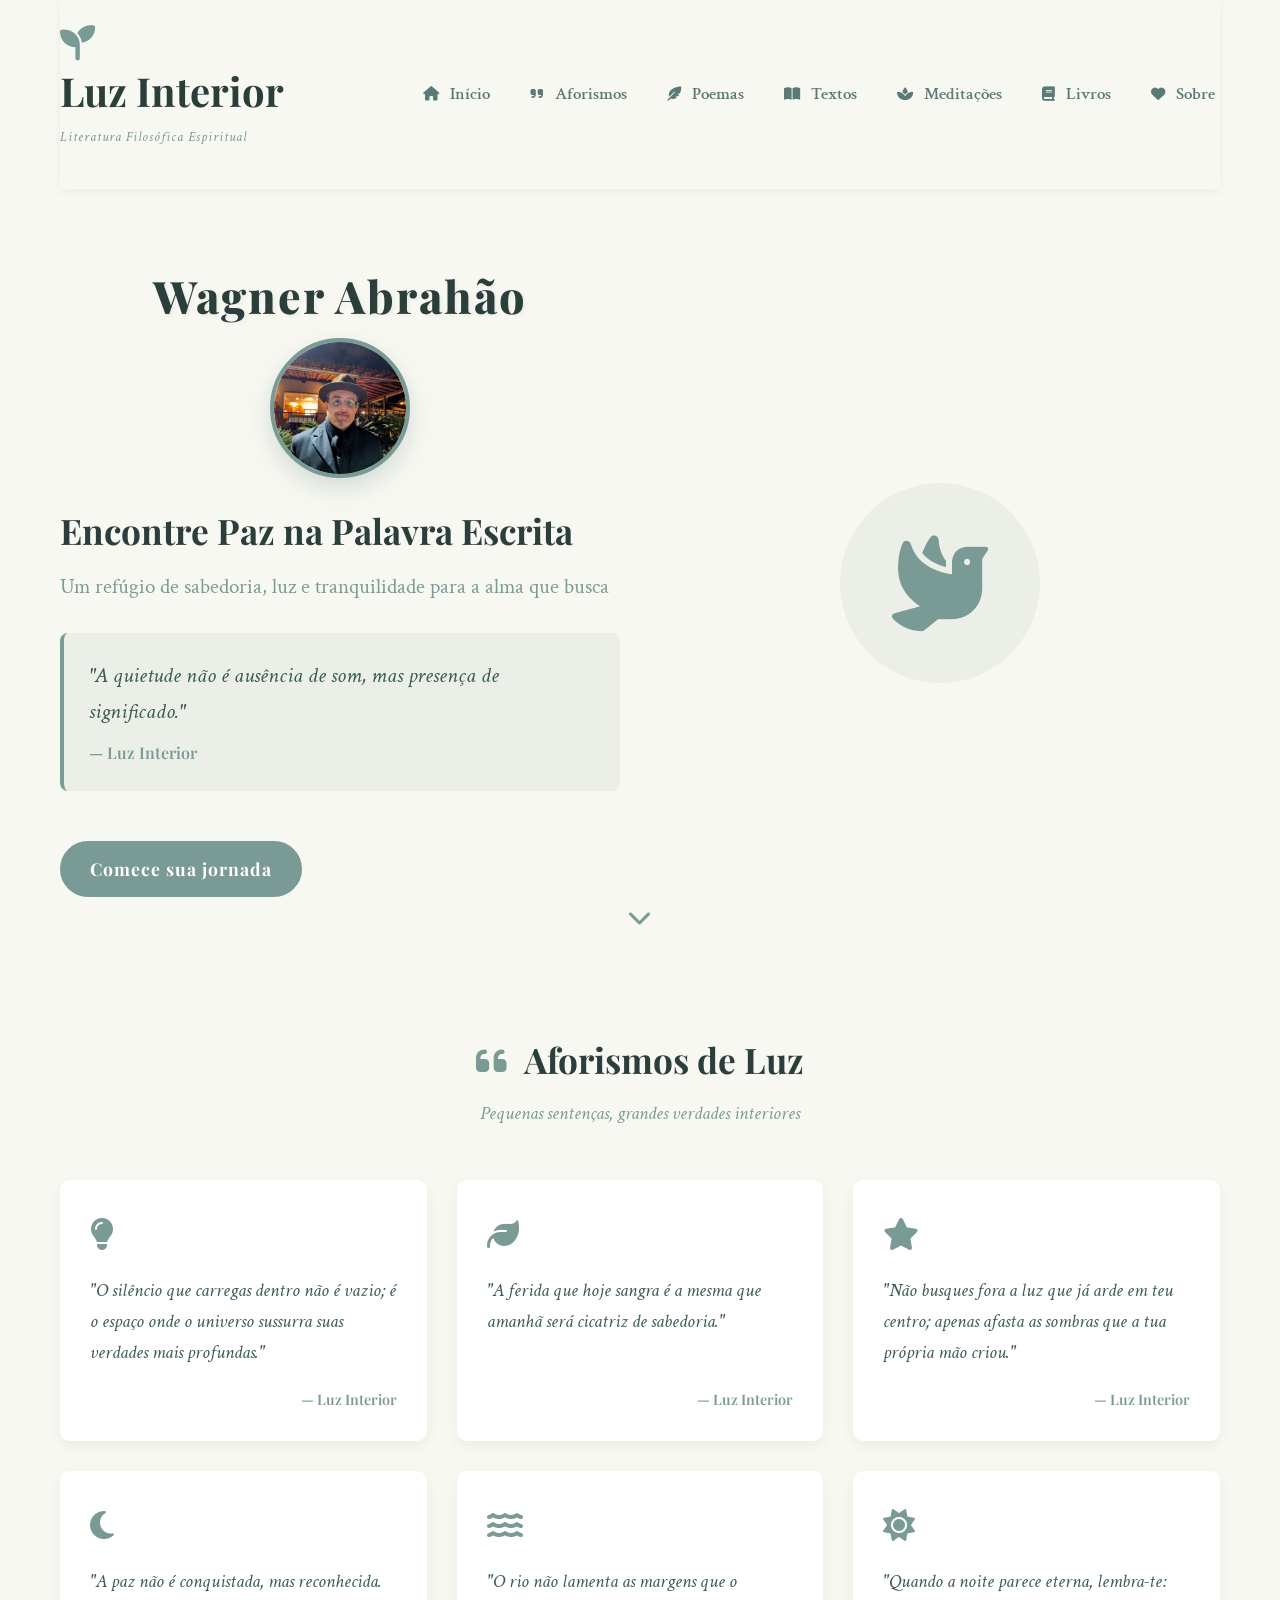
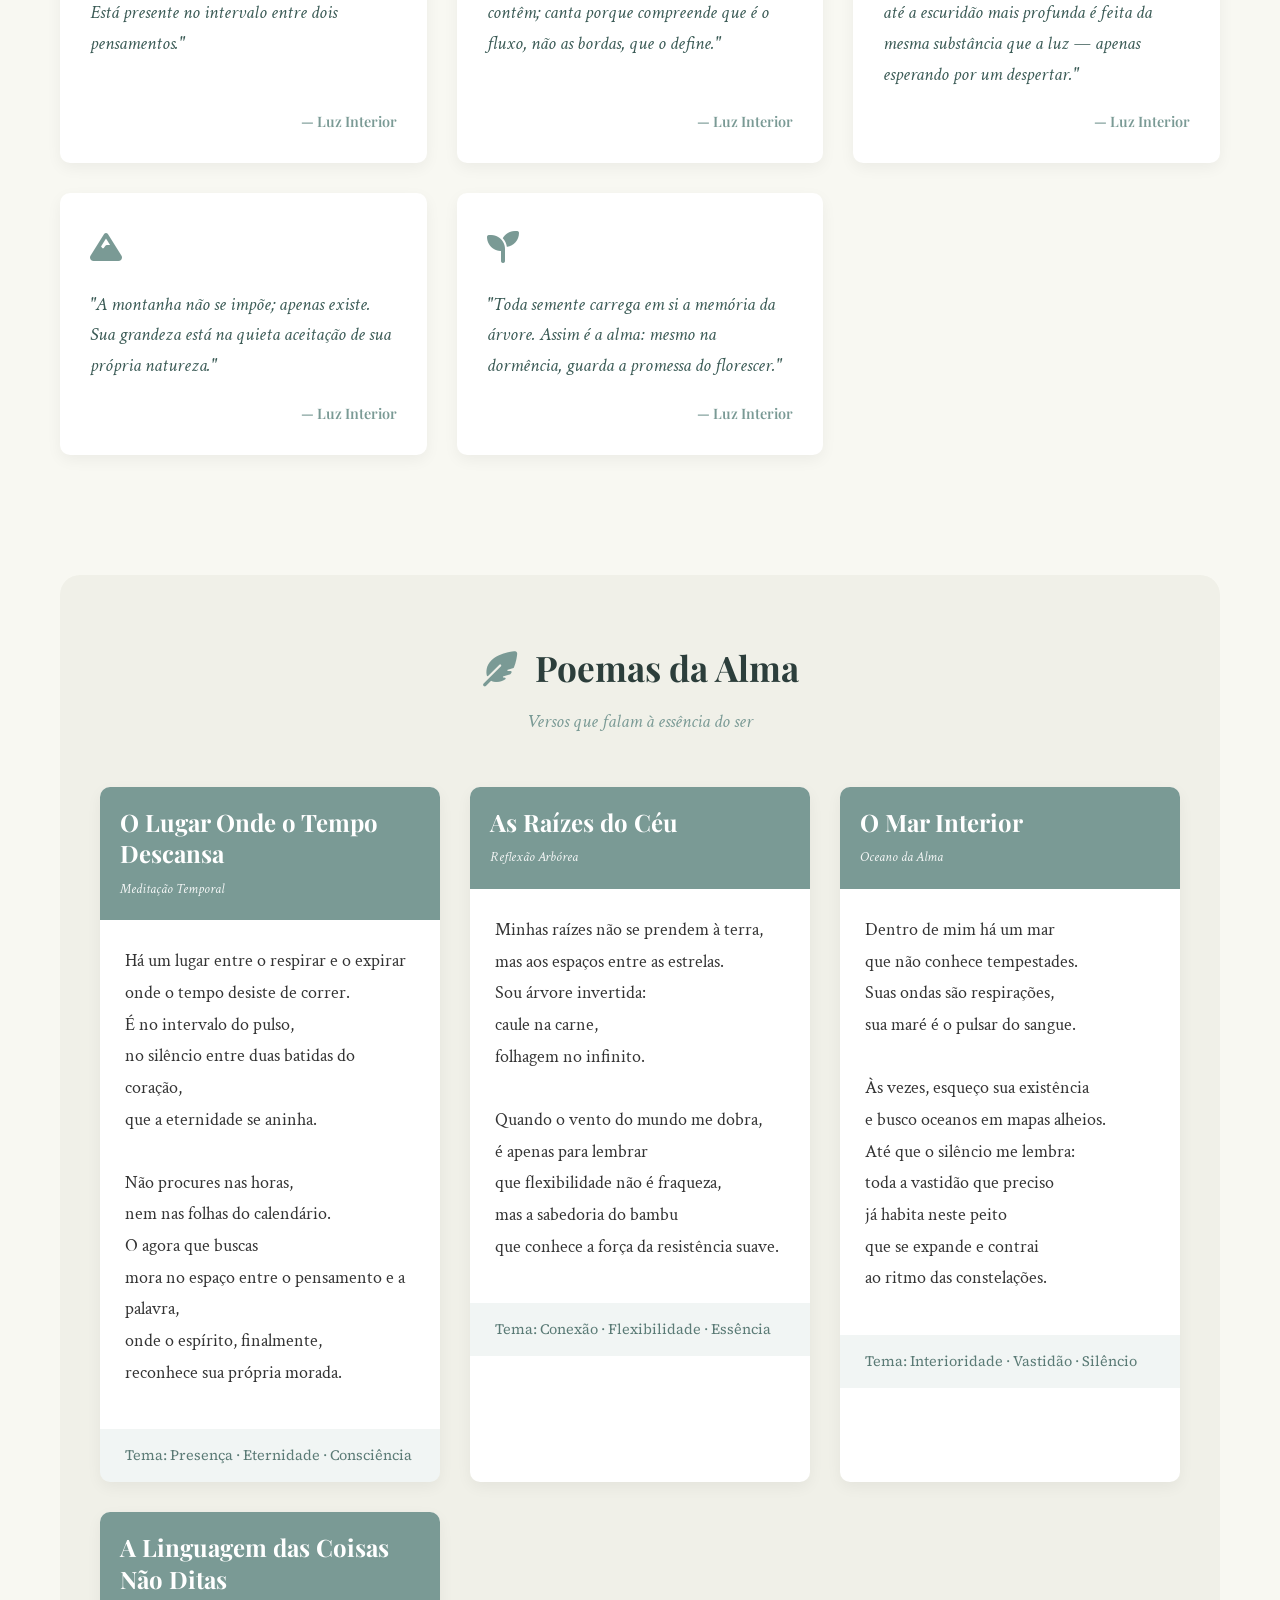
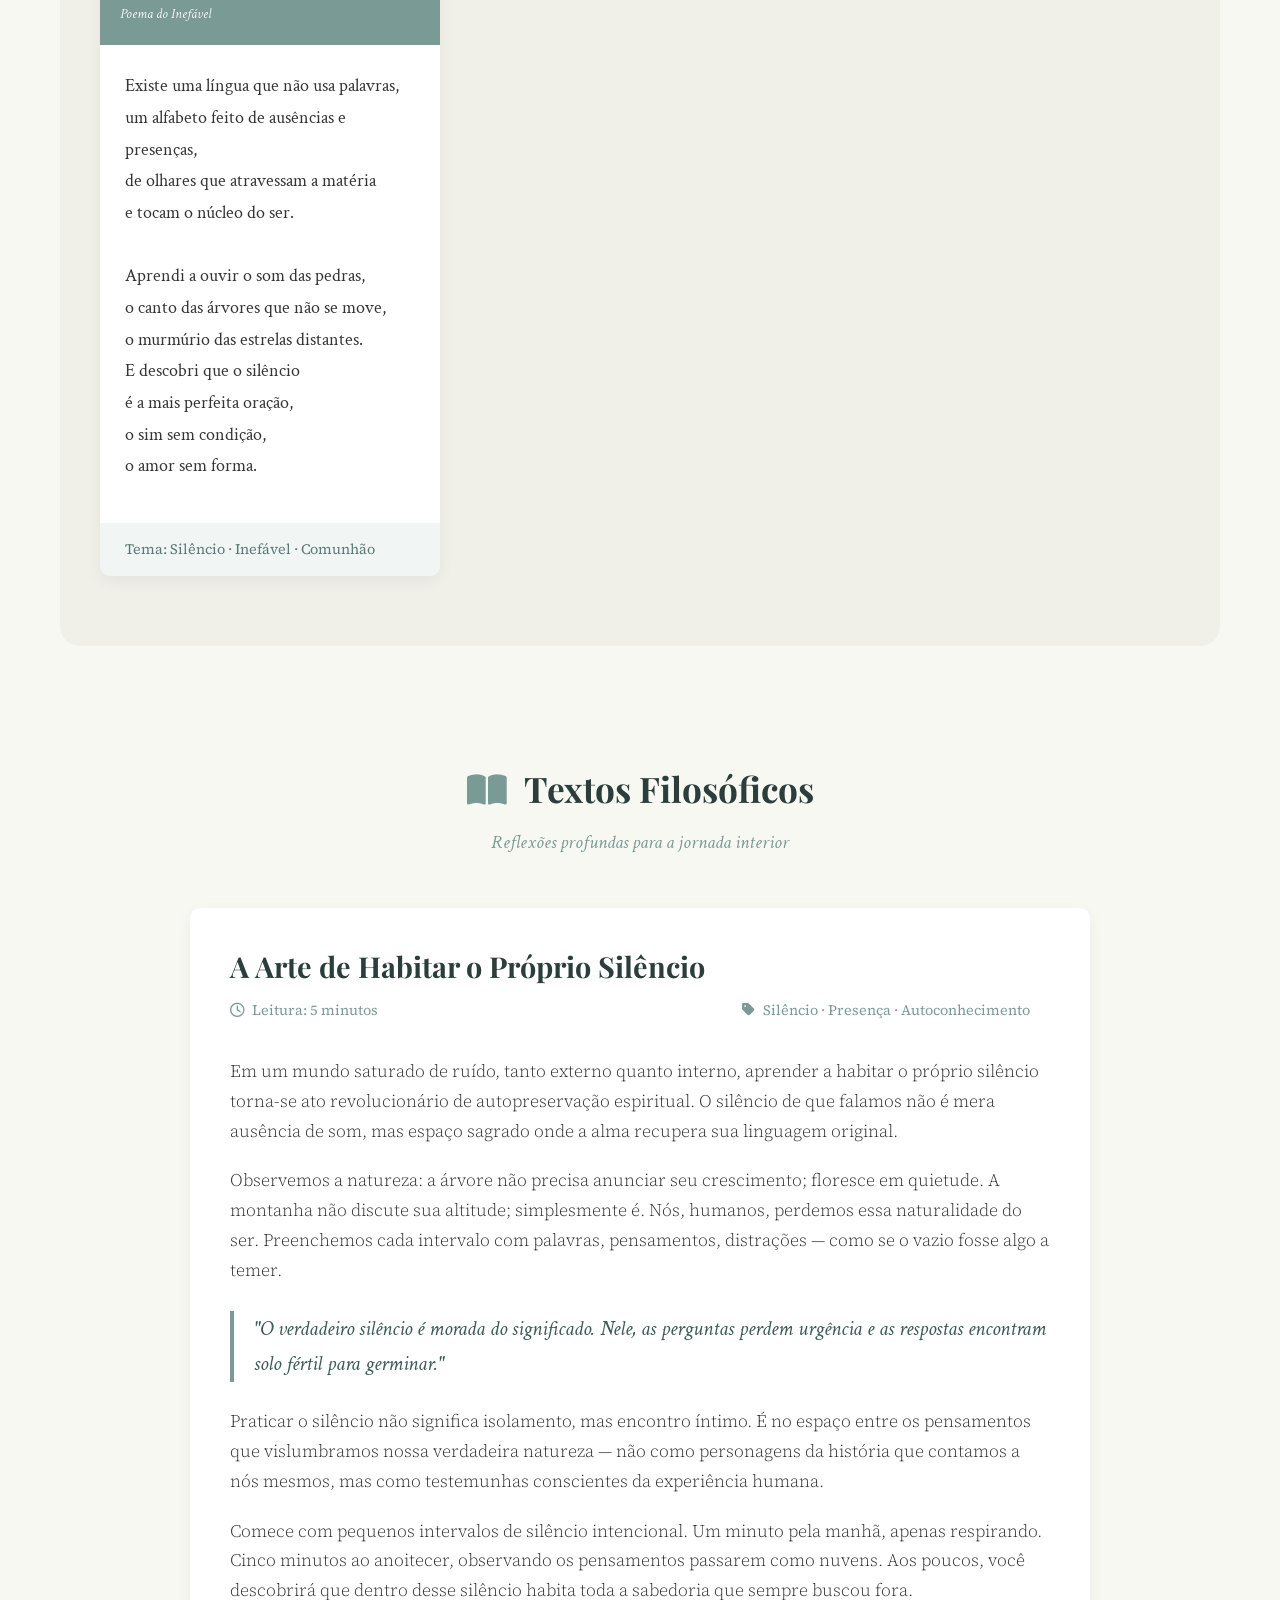
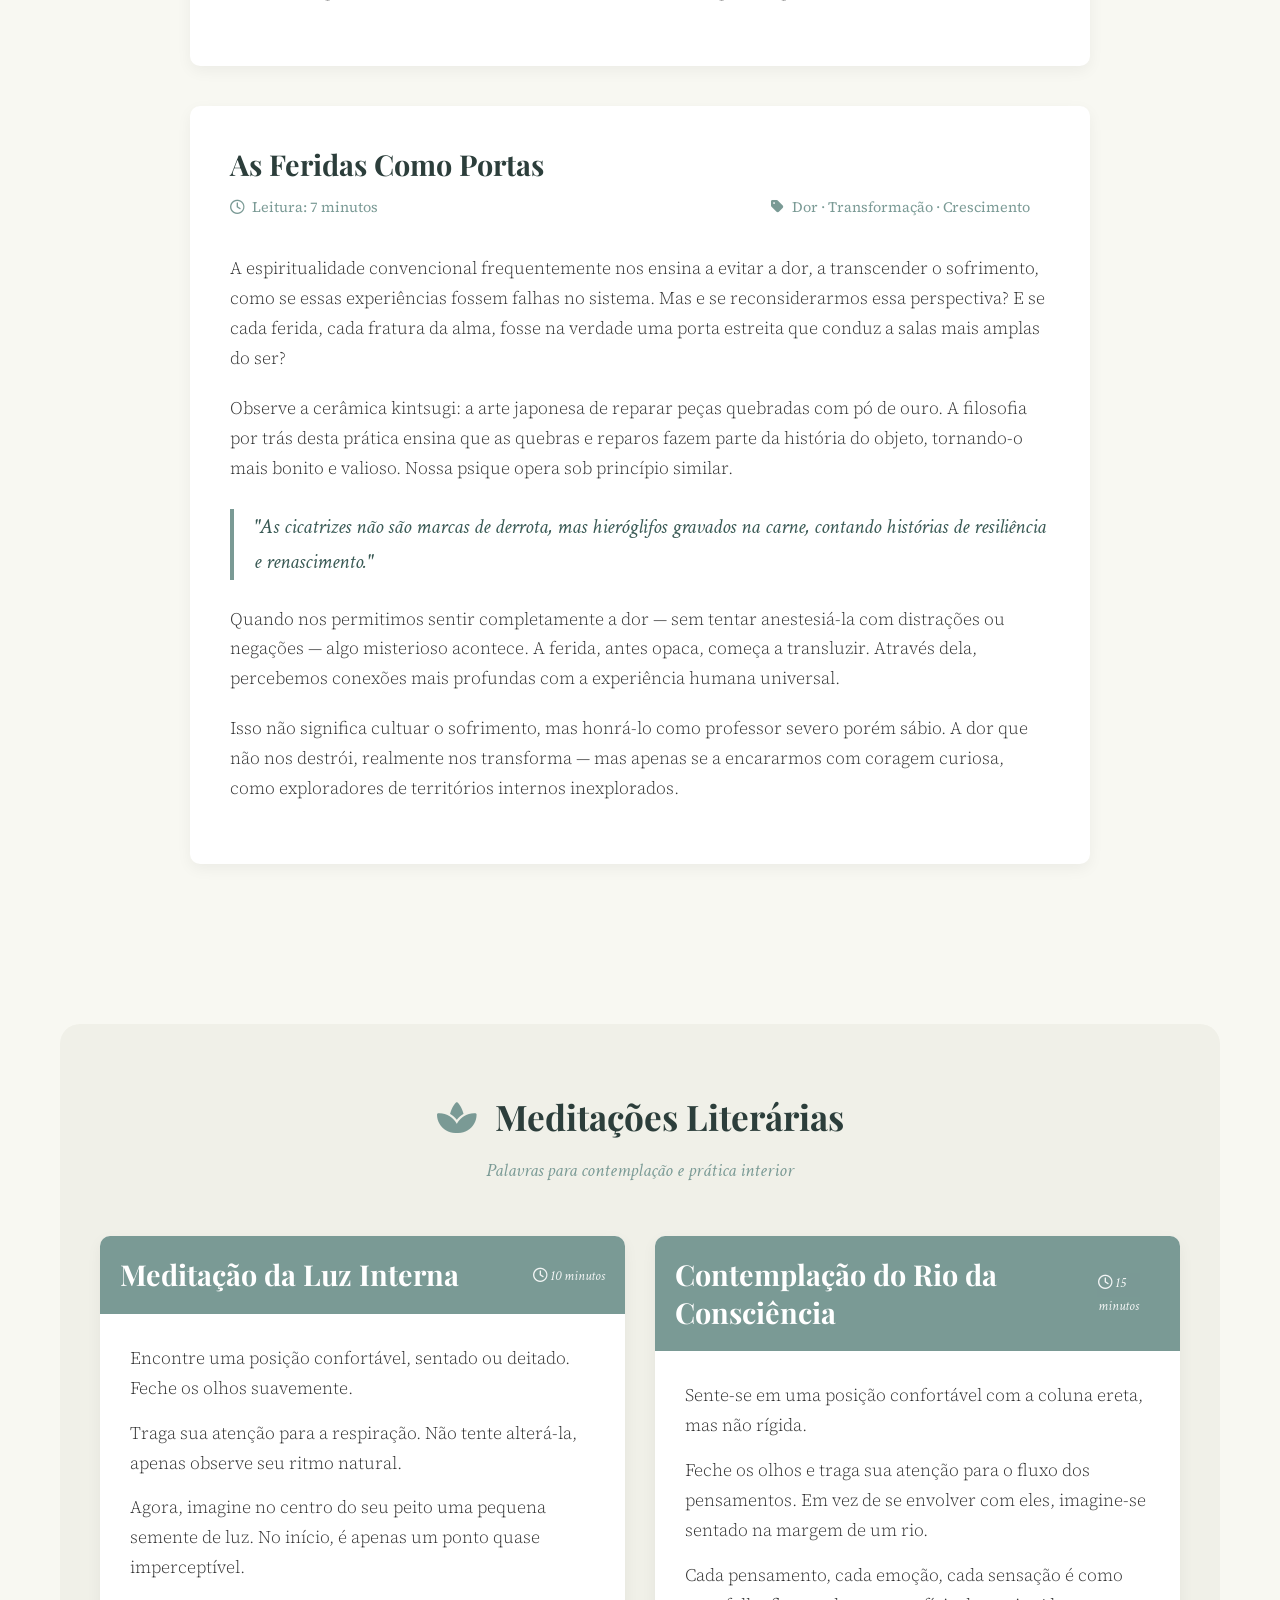
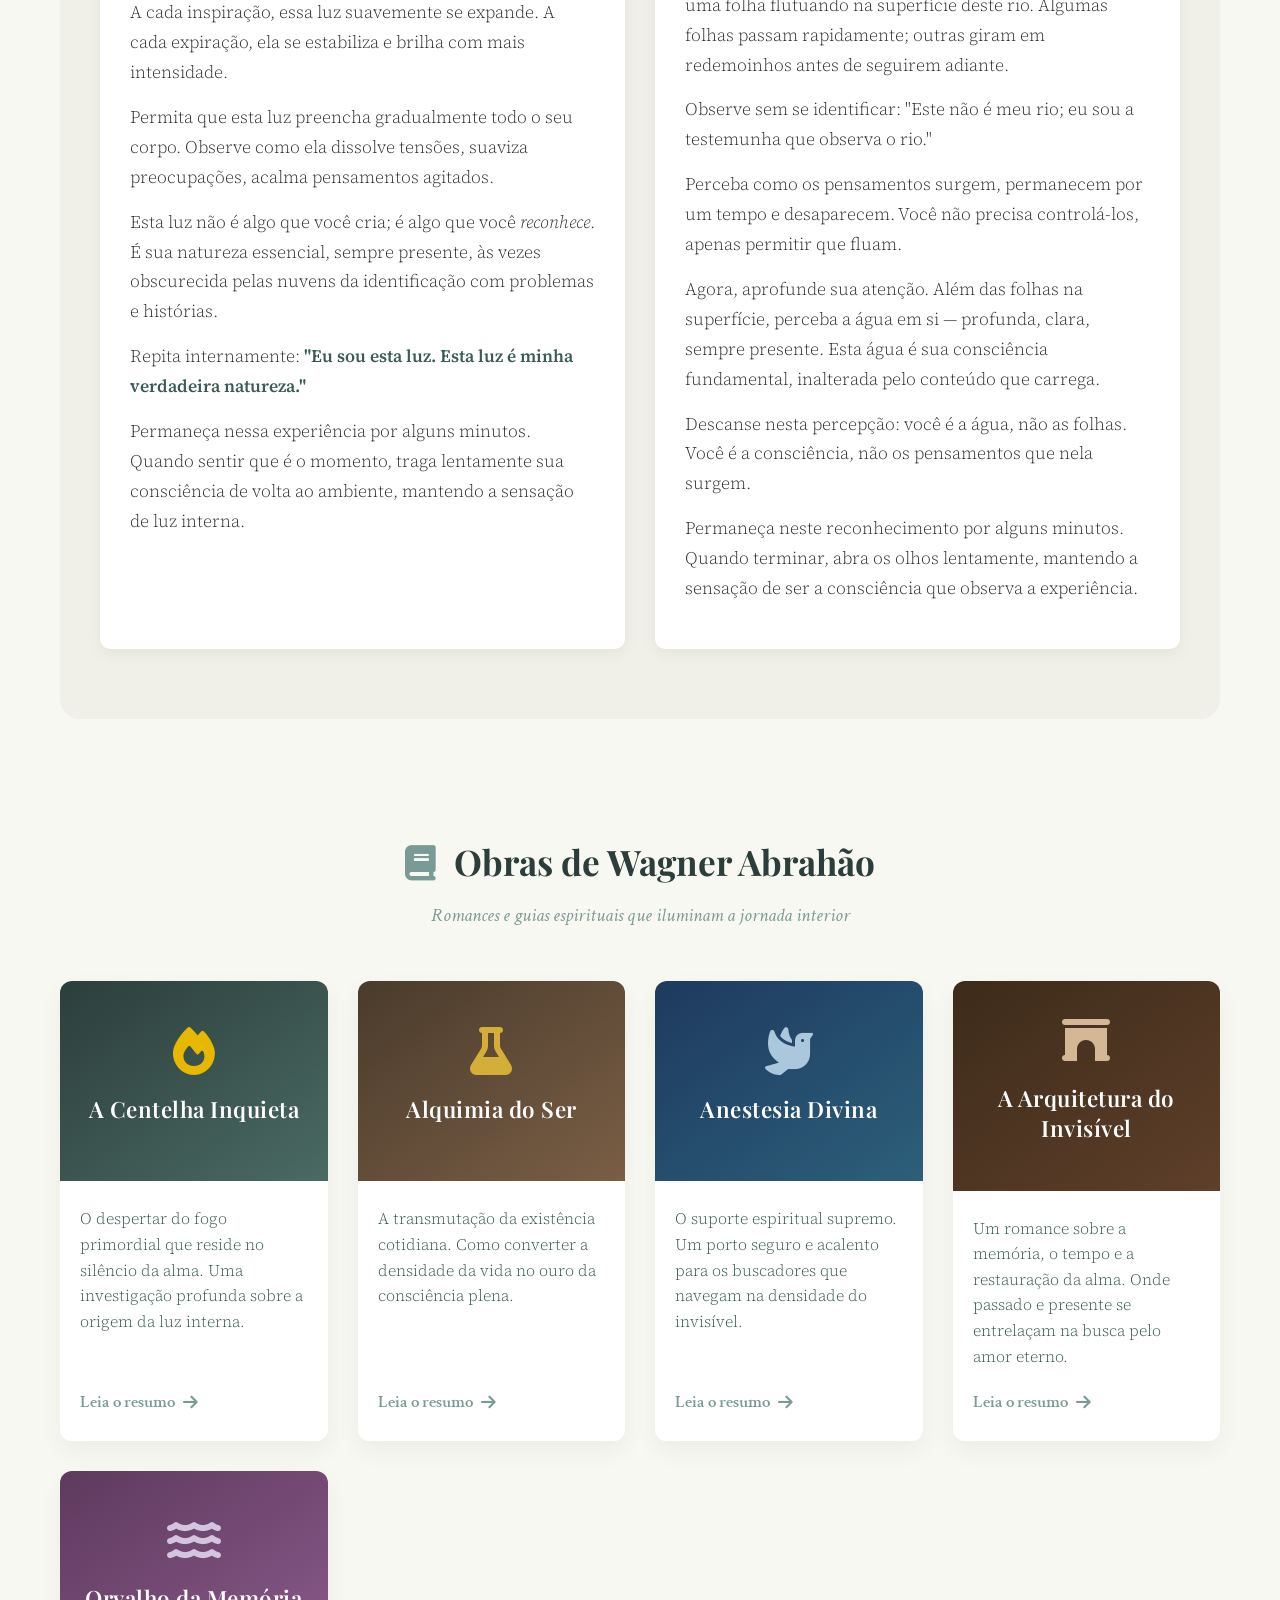
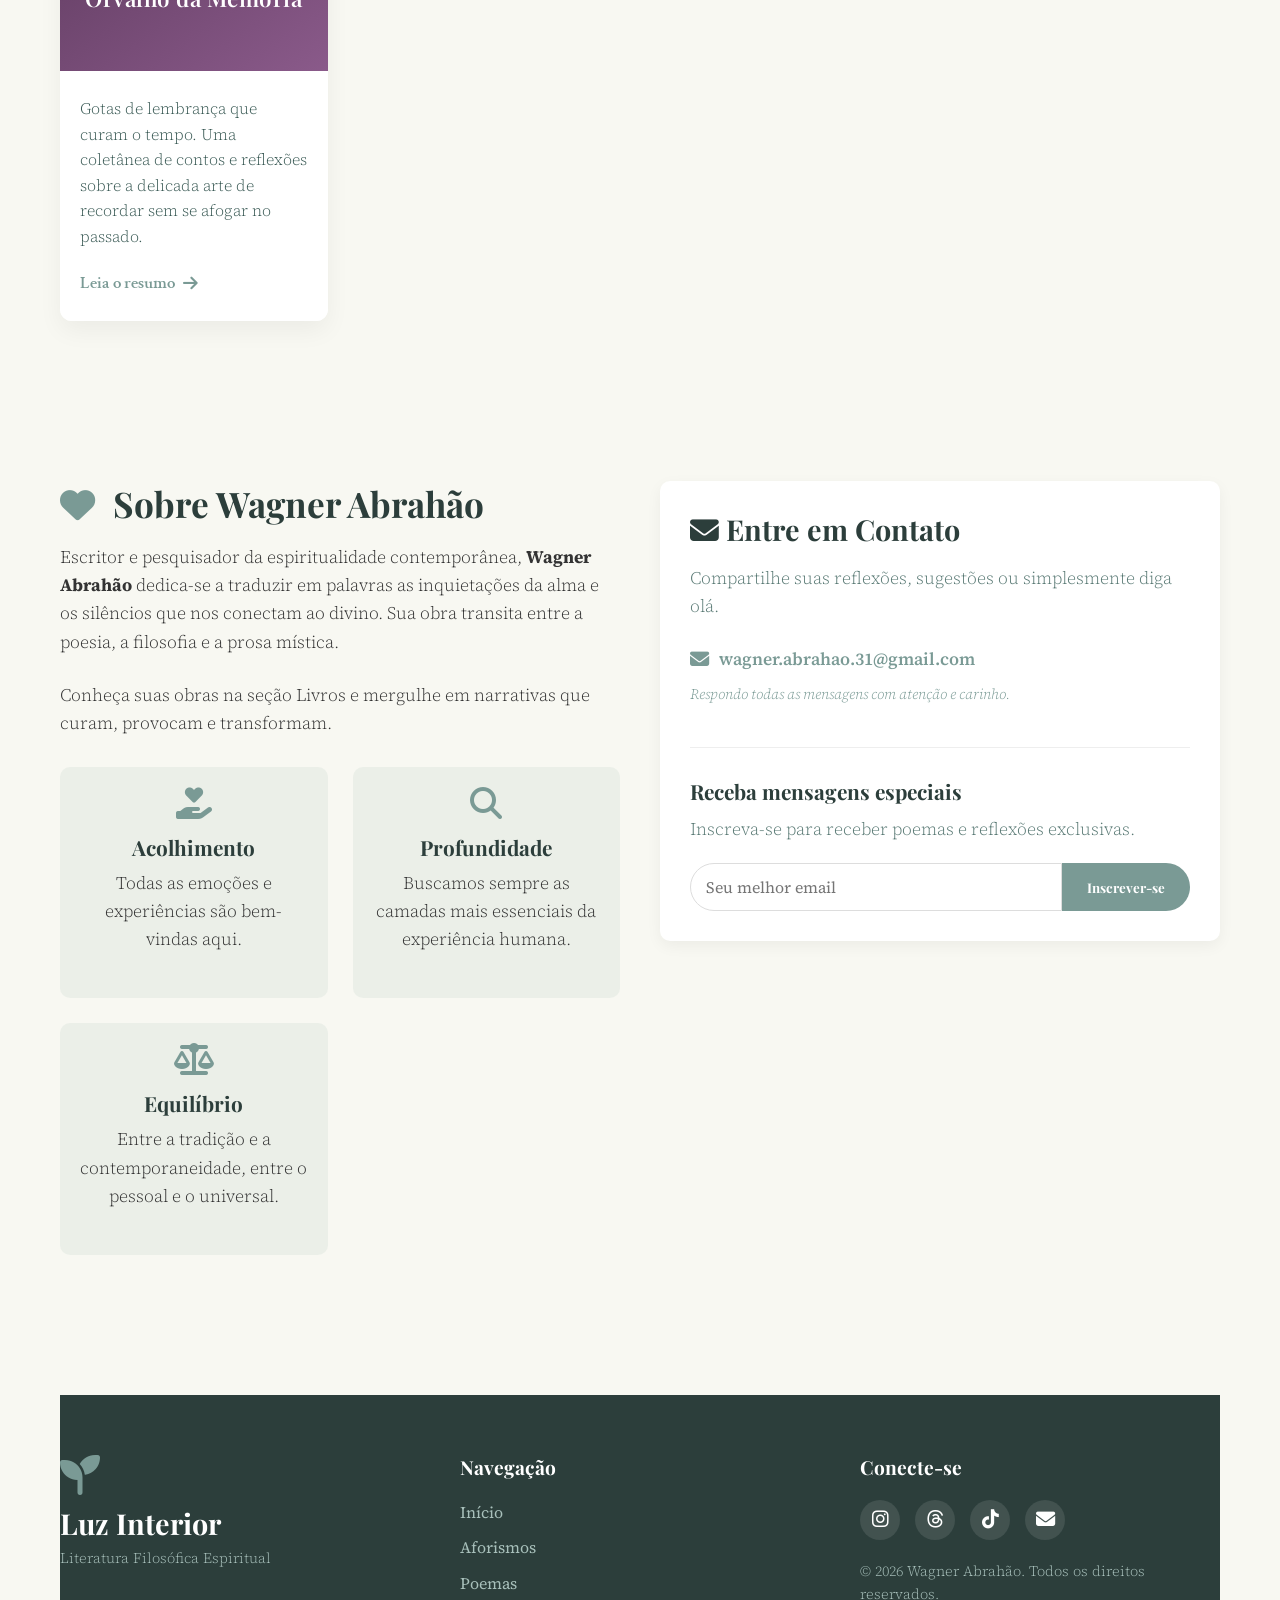
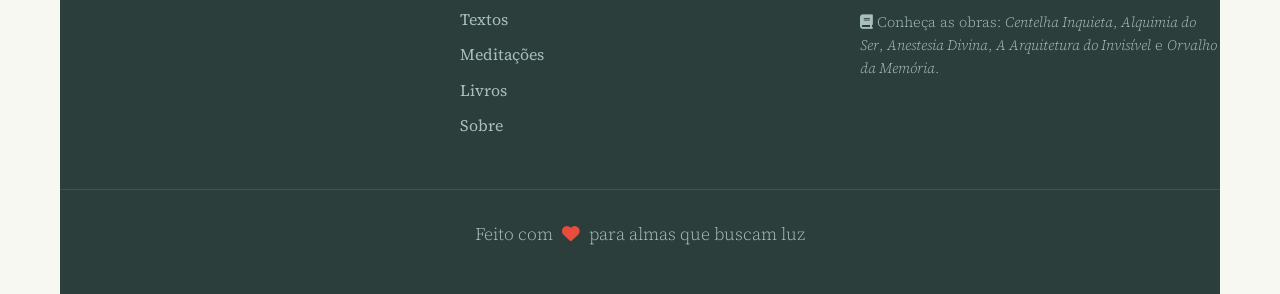
==== commit 6d5bd58d: "Change greeting from 'Hello World' to 'Goodbye World'" ====
--- a/index.html
+++ b/index.html
@@ -4,25 +4,16 @@
     <meta charset="UTF-8">
     <meta name="viewport" content="width=device-width, initial-scale=1.0">
     <title>Luz Interior - Wagner Abrahão | Literatura Filosófica Espiritual</title>
-    
-    <!-- META TAGS PARA SEO -->
     <meta name="description" content="Luz Interior - literatura filosófica espiritual de Wagner Abrahão. Aforismos, poemas, textos, meditações e livros para a alma.">
     <meta name="keywords" content="Wagner Abrahão, literatura espiritual, filosofia, poesia, meditação, autoconhecimento, livros espirituais">
     <meta name="author" content="Wagner Abrahão">
-    
-    <!-- FAVICON -->
     <link rel="icon" type="image/png" href="[data-uri]">
-    
-    <!-- CSS -->
     <link rel="stylesheet" href="style.css">
-    <!-- FONT AWESOME -->
     <link rel="stylesheet" href="https://cdnjs.cloudflare.com/ajax/libs/font-awesome/6.4.0/css/all.min.css">
-    <!-- GOOGLE FONTS -->
     <link href="https://fonts.googleapis.com/css2?family=Crimson+Text:wght@400;600;700&family=Playfair+Display:wght@400;700;800&family=Source+Serif+Pro:wght@300;400;600&display=swap" rel="stylesheet">
 </head>
 <body>
     <div class="container">
-        <!-- HEADER -->
         <header>
             <div class="logo">
                 <i class="fas fa-seedling"></i>
@@ -46,7 +37,6 @@
         </header>
 
         <main>
-            <!-- HERO / INÍCIO -->
             <section id="inicio" class="hero">
                 <div class="hero-content">
                     <div class="hero-text">
@@ -73,342 +63,111 @@
                 </div>
             </section>
 
-            <!-- AFORISMOS -->
             <section id="aforismos" class="section">
                 <div class="section-header">
                     <h2><i class="fas fa-quote-left"></i> Aforismos de Luz</h2>
                     <p class="section-subtitle">Pequenas sentenças, grandes verdades interiores</p>
                 </div>
                 <div class="content-grid">
-                    <!-- Cards de aforismos (mantidos iguais) -->
-                    <div class="card">
-                        <div class="card-icon"><i class="fas fa-lightbulb"></i></div>
-                        <p>"O silêncio que carregas dentro não é vazio; é o espaço onde o universo sussurra suas verdades mais profundas."</p>
-                        <span class="author">— Luz Interior</span>
-                    </div>
-                    <div class="card">
-                        <div class="card-icon"><i class="fas fa-leaf"></i></div>
-                        <p>"A ferida que hoje sangra é a mesma que amanhã será cicatriz de sabedoria."</p>
-                        <span class="author">— Luz Interior</span>
-                    </div>
-                    <div class="card">
-                        <div class="card-icon"><i class="fas fa-star"></i></div>
-                        <p>"Não busques fora a luz que já arde em teu centro; apenas afasta as sombras que a tua própria mão criou."</p>
-                        <span class="author">— Luz Interior</span>
-                    </div>
-                    <div class="card">
-                        <div class="card-icon"><i class="fas fa-moon"></i></div>
-                        <p>"A paz não é conquistada, mas reconhecida. Está presente no intervalo entre dois pensamentos."</p>
-                        <span class="author">— Luz Interior</span>
-                    </div>
-                    <div class="card">
-                        <div class="card-icon"><i class="fas fa-water"></i></div>
-                        <p>"O rio não lamenta as margens que o contêm; canta porque compreende que é o fluxo, não as bordas, que o define."</p>
-                        <span class="author">— Luz Interior</span>
-                    </div>
-                    <div class="card">
-                        <div class="card-icon"><i class="fas fa-sun"></i></div>
-                        <p>"Quando a noite parece eterna, lembra-te: até a escuridão mais profunda é feita da mesma substância que a luz — apenas esperando por um despertar."</p>
-                        <span class="author">— Luz Interior</span>
-                    </div>
-                    <div class="card">
-                        <div class="card-icon"><i class="fas fa-mountain"></i></div>
-                        <p>"A montanha não se impõe; apenas existe. Sua grandeza está na quieta aceitação de sua própria natureza."</p>
-                        <span class="author">— Luz Interior</span>
-                    </div>
-                    <div class="card">
-                        <div class="card-icon"><i class="fas fa-seedling"></i></div>
-                        <p>"Toda semente carrega em si a memória da árvore. Assim é a alma: mesmo na dormência, guarda a promessa do florescer."</p>
-                        <span class="author">— Luz Interior</span>
-                    </div>
+                    <div class="card"><div class="card-icon"><i class="fas fa-lightbulb"></i></div><p>"O silêncio que carregas dentro não é vazio; é o espaço onde o universo sussurra suas verdades mais profundas."</p><span class="author">— Luz Interior</span></div>
+                    <div class="card"><div class="card-icon"><i class="fas fa-leaf"></i></div><p>"A ferida que hoje sangra é a mesma que amanhã será cicatriz de sabedoria."</p><span class="author">— Luz Interior</span></div>
+                    <div class="card"><div class="card-icon"><i class="fas fa-star"></i></div><p>"Não busques fora a luz que já arde em teu centro; apenas afasta as sombras que a tua própria mão criou."</p><span class="author">— Luz Interior</span></div>
+                    <div class="card"><div class="card-icon"><i class="fas fa-moon"></i></div><p>"A paz não é conquistada, mas reconhecida. Está presente no intervalo entre dois pensamentos."</p><span class="author">— Luz Interior</span></div>
+                    <div class="card"><div class="card-icon"><i class="fas fa-water"></i></div><p>"O rio não lamenta as margens que o contêm; canta porque compreende que é o fluxo, não as bordas, que o define."</p><span class="author">— Luz Interior</span></div>
+                    <div class="card"><div class="card-icon"><i class="fas fa-sun"></i></div><p>"Quando a noite parece eterna, lembra-te: até a escuridão mais profunda é feita da mesma substância que a luz — apenas esperando por um despertar."</p><span class="author">— Luz Interior</span></div>
+                    <div class="card"><div class="card-icon"><i class="fas fa-mountain"></i></div><p>"A montanha não se impõe; apenas existe. Sua grandeza está na quieta aceitação de sua própria natureza."</p><span class="author">— Luz Interior</span></div>
+                    <div class="card"><div class="card-icon"><i class="fas fa-seedling"></i></div><p>"Toda semente carrega em si a memória da árvore. Assim é a alma: mesmo na dormência, guarda a promessa do florescer."</p><span class="author">— Luz Interior</span></div>
                 </div>
             </section>
 
-            <!-- POEMAS -->
             <section id="poemas" class="section dark">
                 <div class="section-header">
                     <h2><i class="fas fa-feather-alt"></i> Poemas da Alma</h2>
                     <p class="section-subtitle">Versos que falam à essência do ser</p>
                 </div>
                 <div class="poem-container">
-                    <!-- Poemas (mantidos iguais) -->
-                    <div class="poem">
-                        <div class="poem-header"><h3>O Lugar Onde o Tempo Descansa</h3><span class="poem-date">Meditação Temporal</span></div>
-                        <div class="poem-content">
-                            <p>Há um lugar entre o respirar e o expirar<br>onde o tempo desiste de correr.<br>É no intervalo do pulso,<br>no silêncio entre duas batidas do coração,<br>que a eternidade se aninha.<br><br>Não procures nas horas,<br>nem nas folhas do calendário.<br>O agora que buscas<br>mora no espaço entre o pensamento e a palavra,<br>onde o espírito, finalmente,<br>reconhece sua própria morada.</p>
-                        </div>
-                        <div class="poem-footer"><span class="poem-theme">Tema: Presença · Eternidade · Consciência</span></div>
-                    </div>
-                    <div class="poem">
-                        <div class="poem-header"><h3>As Raízes do Céu</h3><span class="poem-date">Reflexão Arbórea</span></div>
-                        <div class="poem-content">
-                            <p>Minhas raízes não se prendem à terra,<br>mas aos espaços entre as estrelas.<br>Sou árvore invertida:<br>caule na carne,<br>folhagem no infinito.<br><br>Quando o vento do mundo me dobra,<br>é apenas para lembrar<br>que flexibilidade não é fraqueza,<br>mas a sabedoria do bambu<br>que conhece a força da resistência suave.</p>
-                        </div>
-                        <div class="poem-footer"><span class="poem-theme">Tema: Conexão · Flexibilidade · Essência</span></div>
-                    </div>
-                    <div class="poem">
-                        <div class="poem-header"><h3>O Mar Interior</h3><span class="poem-date">Oceano da Alma</span></div>
-                        <div class="poem-content">
-                            <p>Dentro de mim há um mar<br>que não conhece tempestades.<br>Suas ondas são respirações,<br>sua maré é o pulsar do sangue.<br><br>Às vezes, esqueço sua existência<br>e busco oceanos em mapas alheios.<br>Até que o silêncio me lembra:<br>toda a vastidão que preciso<br>já habita neste peito<br>que se expande e contrai<br>ao ritmo das constelações.</p>
-                        </div>
-                        <div class="poem-footer"><span class="poem-theme">Tema: Interioridade · Vastidão · Silêncio</span></div>
-                    </div>
-                    <div class="poem">
-                        <div class="poem-header"><h3>A Linguagem das Coisas Não Ditas</h3><span class="poem-date">Poema do Inefável</span></div>
-                        <div class="poem-content">
-                            <p>Existe uma língua que não usa palavras,<br>um alfabeto feito de ausências e presenças,<br>de olhares que atravessam a matéria<br>e tocam o núcleo do ser.<br><br>Aprendi a ouvir o som das pedras,<br>o canto das árvores que não se move,<br>o murmúrio das estrelas distantes.<br>E descobri que o silêncio<br>é a mais perfeita oração,<br>o sim sem condição,<br>o amor sem forma.</p>
-                        </div>
-                        <div class="poem-footer"><span class="poem-theme">Tema: Silêncio · Inefável · Comunhão</span></div>
-                    </div>
+                    <div class="poem"><div class="poem-header"><h3>O Lugar Onde o Tempo Descansa</h3><span class="poem-date">Meditação Temporal</span></div><div class="poem-content"><p>Há um lugar entre o respirar e o expirar<br>onde o tempo desiste de correr.<br>É no intervalo do pulso,<br>no silêncio entre duas batidas do coração,<br>que a eternidade se aninha.<br><br>Não procures nas horas,<br>nem nas folhas do calendário.<br>O agora que buscas<br>mora no espaço entre o pensamento e a palavra,<br>onde o espírito, finalmente,<br>reconhece sua própria morada.</p></div><div class="poem-footer"><span class="poem-theme">Tema: Presença · Eternidade · Consciência</span></div></div>
+                    <div class="poem"><div class="poem-header"><h3>As Raízes do Céu</h3><span class="poem-date">Reflexão Arbórea</span></div><div class="poem-content"><p>Minhas raízes não se prendem à terra,<br>mas aos espaços entre as estrelas.<br>Sou árvore invertida:<br>caule na carne,<br>folhagem no infinito.<br><br>Quando o vento do mundo me dobra,<br>é apenas para lembrar<br>que flexibilidade não é fraqueza,<br>mas a sabedoria do bambu<br>que conhece a força da resistência suave.</p></div><div class="poem-footer"><span class="poem-theme">Tema: Conexão · Flexibilidade · Essência</span></div></div>
+                    <div class="poem"><div class="poem-header"><h3>O Mar Interior</h3><span class="poem-date">Oceano da Alma</span></div><div class="poem-content"><p>Dentro de mim há um mar<br>que não conhece tempestades.<br>Suas ondas são respirações,<br>sua maré é o pulsar do sangue.<br><br>Às vezes, esqueço sua existência<br>e busco oceanos em mapas alheios.<br>Até que o silêncio me lembra:<br>toda a vastidão que preciso<br>já habita neste peito<br>que se expande e contrai<br>ao ritmo das constelações.</p></div><div class="poem-footer"><span class="poem-theme">Tema: Interioridade · Vastidão · Silêncio</span></div></div>
+                    <div class="poem"><div class="poem-header"><h3>A Linguagem das Coisas Não Ditas</h3><span class="poem-date">Poema do Inefável</span></div><div class="poem-content"><p>Existe uma língua que não usa palavras,<br>um alfabeto feito de ausências e presenças,<br>de olhares que atravessam a matéria<br>e tocam o núcleo do ser.<br><br>Aprendi a ouvir o som das pedras,<br>o canto das árvores que não se move,<br>o murmúrio das estrelas distantes.<br>E descobri que o silêncio<br>é a mais perfeita oração,<br>o sim sem condição,<br>o amor sem forma.</p></div><div class="poem-footer"><span class="poem-theme">Tema: Silêncio · Inefável · Comunhão</span></div></div>
                 </div>
             </section>
 
-            <!-- TEXTOS FILOSÓFICOS -->
             <section id="textos" class="section">
-                <div class="section-header">
-                    <h2><i class="fas fa-book-open"></i> Textos Filosóficos</h2>
-                    <p class="section-subtitle">Reflexões profundas para a jornada interior</p>
-                </div>
+                <div class="section-header"><h2><i class="fas fa-book-open"></i> Textos Filosóficos</h2><p class="section-subtitle">Reflexões profundas para a jornada interior</p></div>
                 <div class="text-container">
-                    <article class="philosophical-text">
-                        <h3>A Arte de Habitar o Próprio Silêncio</h3>
-                        <div class="text-meta">
-                            <span><i class="far fa-clock"></i> Leitura: 5 minutos</span>
-                            <span><i class="fas fa-tag"></i> Silêncio · Presença · Autoconhecimento</span>
-                        </div>
-                        <div class="text-content">
-                            <p>Em um mundo saturado de ruído, tanto externo quanto interno, aprender a habitar o próprio silêncio torna-se ato revolucionário de autopreservação espiritual. O silêncio de que falamos não é mera ausência de som, mas espaço sagrado onde a alma recupera sua linguagem original.</p>
-                            <p>Observemos a natureza: a árvore não precisa anunciar seu crescimento; floresce em quietude. A montanha não discute sua altitude; simplesmente é. Nós, humanos, perdemos essa naturalidade do ser. Preenchemos cada intervalo com palavras, pensamentos, distrações — como se o vazio fosse algo a temer.</p>
-                            <blockquote>"O verdadeiro silêncio é morada do significado. Nele, as perguntas perdem urgência e as respostas encontram solo fértil para germinar."</blockquote>
-                            <p>Praticar o silêncio não significa isolamento, mas encontro íntimo. É no espaço entre os pensamentos que vislumbramos nossa verdadeira natureza — não como personagens da história que contamos a nós mesmos, mas como testemunhas conscientes da experiência humana.</p>
-                            <p>Comece com pequenos intervalos de silêncio intencional. Um minuto pela manhã, apenas respirando. Cinco minutos ao anoitecer, observando os pensamentos passarem como nuvens. Aos poucos, você descobrirá que dentro desse silêncio habita toda a sabedoria que sempre buscou fora.</p>
-                        </div>
-                    </article>
-                    <article class="philosophical-text">
-                        <h3>As Feridas Como Portas</h3>
-                        <div class="text-meta">
-                            <span><i class="far fa-clock"></i> Leitura: 7 minutos</span>
-                            <span><i class="fas fa-tag"></i> Dor · Transformação · Crescimento</span>
-                        </div>
-                        <div class="text-content">
-                            <p>A espiritualidade convencional frequentemente nos ensina a evitar a dor, a transcender o sofrimento, como se essas experiências fossem falhas no sistema. Mas e se reconsiderarmos essa perspectiva? E se cada ferida, cada fratura da alma, fosse na verdade uma porta estreita que conduz a salas mais amplas do ser?</p>
-                            <p>Observe a cerâmica kintsugi: a arte japonesa de reparar peças quebradas com pó de ouro. A filosofia por trás desta prática ensina que as quebras e reparos fazem parte da história do objeto, tornando-o mais bonito e valioso. Nossa psique opera sob princípio similar.</p>
-                            <blockquote>"As cicatrizes não são marcas de derrota, mas hieróglifos gravados na carne, contando histórias de resiliência e renascimento."</blockquote>
-                            <p>Quando nos permitimos sentir completamente a dor — sem tentar anestesiá-la com distrações ou negações — algo misterioso acontece. A ferida, antes opaca, começa a transluzir. Através dela, percebemos conexões mais profundas com a experiência humana universal.</p>
-                            <p>Isso não significa cultuar o sofrimento, mas honrá-lo como professor severo porém sábio. A dor que não nos destrói, realmente nos transforma — mas apenas se a encararmos com coragem curiosa, como exploradores de territórios internos inexplorados.</p>
-                        </div>
-                    </article>
+                    <article class="philosophical-text"><h3>A Arte de Habitar o Próprio Silêncio</h3><div class="text-meta"><span><i class="far fa-clock"></i> Leitura: 5 minutos</span><span><i class="fas fa-tag"></i> Silêncio · Presença · Autoconhecimento</span></div><div class="text-content"><p>Em um mundo saturado de ruído, tanto externo quanto interno, aprender a habitar o próprio silêncio torna-se ato revolucionário de autopreservação espiritual. O silêncio de que falamos não é mera ausência de som, mas espaço sagrado onde a alma recupera sua linguagem original.</p><p>Observemos a natureza: a árvore não precisa anunciar seu crescimento; floresce em quietude. A montanha não discute sua altitude; simplesmente é. Nós, humanos, perdemos essa naturalidade do ser. Preenchemos cada intervalo com palavras, pensamentos, distrações — como se o vazio fosse algo a temer.</p><blockquote>"O verdadeiro silêncio é morada do significado. Nele, as perguntas perdem urgência e as respostas encontram solo fértil para germinar."</blockquote><p>Praticar o silêncio não significa isolamento, mas encontro íntimo. É no espaço entre os pensamentos que vislumbramos nossa verdadeira natureza — não como personagens da história que contamos a nós mesmos, mas como testemunhas conscientes da experiência humana.</p><p>Comece com pequenos intervalos de silêncio intencional. Um minuto pela manhã, apenas respirando. Cinco minutos ao anoitecer, observando os pensamentos passarem como nuvens. Aos poucos, você descobrirá que dentro desse silêncio habita toda a sabedoria que sempre buscou fora.</p></div></article>
+                    <article class="philosophical-text"><h3>As Feridas Como Portas</h3><div class="text-meta"><span><i class="far fa-clock"></i> Leitura: 7 minutos</span><span><i class="fas fa-tag"></i> Dor · Transformação · Crescimento</span></div><div class="text-content"><p>A espiritualidade convencional frequentemente nos ensina a evitar a dor, a transcender o sofrimento, como se essas experiências fossem falhas no sistema. Mas e se reconsiderarmos essa perspectiva? E se cada ferida, cada fratura da alma, fosse na verdade uma porta estreita que conduz a salas mais amplas do ser?</p><p>Observe a cerâmica kintsugi: a arte japonesa de reparar peças quebradas com pó de ouro. A filosofia por trás desta prática ensina que as quebras e reparos fazem parte da história do objeto, tornando-o mais bonito e valioso. Nossa psique opera sob princípio similar.</p><blockquote>"As cicatrizes não são marcas de derrota, mas hieróglifos gravados na carne, contando histórias de resiliência e renascimento."</blockquote><p>Quando nos permitimos sentir completamente a dor — sem tentar anestesiá-la com distrações ou negações — algo misterioso acontece. A ferida, antes opaca, começa a transluzir. Através dela, percebemos conexões mais profundas com a experiência humana universal.</p><p>Isso não significa cultuar o sofrimento, mas honrá-lo como professor severo porém sábio. A dor que não nos destrói, realmente nos transforma — mas apenas se a encararmos com coragem curiosa, como exploradores de territórios internos inexplorados.</p></div></article>
                 </div>
             </section>
 
-            <!-- MEDITAÇÕES -->
             <section id="meditacoes" class="section dark">
-                <div class="section-header">
-                    <h2><i class="fas fa-spa"></i> Meditações Literárias</h2>
-                    <p class="section-subtitle">Palavras para contemplação e prática interior</p>
-                </div>
+                <div class="section-header"><h2><i class="fas fa-spa"></i> Meditações Literárias</h2><p class="section-subtitle">Palavras para contemplação e prática interior</p></div>
                 <div class="meditation-container">
-                    <div class="meditation">
-                        <div class="meditation-header">
-                            <h3>Meditação da Luz Interna</h3>
-                            <span class="meditation-time"><i class="far fa-clock"></i> 10 minutos</span>
-                        </div>
-                        <div class="meditation-content">
-                            <p>Encontre uma posição confortável, sentado ou deitado. Feche os olhos suavemente.</p>
-                            <p>Traga sua atenção para a respiração. Não tente alterá-la, apenas observe seu ritmo natural.</p>
-                            <p>Agora, imagine no centro do seu peito uma pequena semente de luz. No início, é apenas um ponto quase imperceptível.</p>
-                            <p>A cada inspiração, essa luz suavemente se expande. A cada expiração, ela se estabiliza e brilha com mais intensidade.</p>
-                            <p>Permita que esta luz preencha gradualmente todo o seu corpo. Observe como ela dissolve tensões, suaviza preocupações, acalma pensamentos agitados.</p>
-                            <p>Esta luz não é algo que você cria; é algo que você <em>reconhece</em>. É sua natureza essencial, sempre presente, às vezes obscurecida pelas nuvens da identificação com problemas e histórias.</p>
-                            <p>Repita internamente: <strong>"Eu sou esta luz. Esta luz é minha verdadeira natureza."</strong></p>
-                            <p>Permaneça nessa experiência por alguns minutos. Quando sentir que é o momento, traga lentamente sua consciência de volta ao ambiente, mantendo a sensação de luz interna.</p>
-                        </div>
-                    </div>
-                    <div class="meditation">
-                        <div class="meditation-header">
-                            <h3>Contemplação do Rio da Consciência</h3>
-                            <span class="meditation-time"><i class="far fa-clock"></i> 15 minutos</span>
-                        </div>
-                        <div class="meditation-content">
-                            <p>Sente-se em uma posição confortável com a coluna ereta, mas não rígida.</p>
-                            <p>Feche os olhos e traga sua atenção para o fluxo dos pensamentos. Em vez de se envolver com eles, imagine-se sentado na margem de um rio.</p>
-                            <p>Cada pensamento, cada emoção, cada sensação é como uma folha flutuando na superfície deste rio. Algumas folhas passam rapidamente; outras giram em redemoinhos antes de seguirem adiante.</p>
-                            <p>Observe sem se identificar: "Este não é meu rio; eu sou a testemunha que observa o rio."</p>
-                            <p>Perceba como os pensamentos surgem, permanecem por um tempo e desaparecem. Você não precisa controlá-los, apenas permitir que fluam.</p>
-                            <p>Agora, aprofunde sua atenção. Além das folhas na superfície, perceba a água em si — profunda, clara, sempre presente. Esta água é sua consciência fundamental, inalterada pelo conteúdo que carrega.</p>
-                            <p>Descanse nesta percepção: você é a água, não as folhas. Você é a consciência, não os pensamentos que nela surgem.</p>
-                            <p>Permaneça neste reconhecimento por alguns minutos. Quando terminar, abra os olhos lentamente, mantendo a sensação de ser a consciência que observa a experiência.</p>
-                        </div>
-                    </div>
+                    <div class="meditation"><div class="meditation-header"><h3>Meditação da Luz Interna</h3><span class="meditation-time"><i class="far fa-clock"></i> 10 minutos</span></div><div class="meditation-content"><p>Encontre uma posição confortável, sentado ou deitado. Feche os olhos suavemente.</p><p>Traga sua atenção para a respiração. Não tente alterá-la, apenas observe seu ritmo natural.</p><p>Agora, imagine no centro do seu peito uma pequena semente de luz. No início, é apenas um ponto quase imperceptível.</p><p>A cada inspiração, essa luz suavemente se expande. A cada expiração, ela se estabiliza e brilha com mais intensidade.</p><p>Permita que esta luz preencha gradualmente todo o seu corpo. Observe como ela dissolve tensões, suaviza preocupações, acalma pensamentos agitados.</p><p>Esta luz não é algo que você cria; é algo que você <em>reconhece</em>. É sua natureza essencial, sempre presente, às vezes obscurecida pelas nuvens da identificação com problemas e histórias.</p><p>Repita internamente: <strong>"Eu sou esta luz. Esta luz é minha verdadeira natureza."</strong></p><p>Permaneça nessa experiência por alguns minutos. Quando sentir que é o momento, traga lentamente sua consciência de volta ao ambiente, mantendo a sensação de luz interna.</p></div></div>
+                    <div class="meditation"><div class="meditation-header"><h3>Contemplação do Rio da Consciência</h3><span class="meditation-time"><i class="far fa-clock"></i> 15 minutos</span></div><div class="meditation-content"><p>Sente-se em uma posição confortável com a coluna ereta, mas não rígida.</p><p>Feche os olhos e traga sua atenção para o fluxo dos pensamentos. Em vez de se envolver com eles, imagine-se sentado na margem de um rio.</p><p>Cada pensamento, cada emoção, cada sensação é como uma folha flutuando na superfície deste rio. Algumas folhas passam rapidamente; outras giram em redemoinhos antes de seguirem adiante.</p><p>Observe sem se identificar: "Este não é meu rio; eu sou a testemunha que observa o rio."</p><p>Perceba como os pensamentos surgem, permanecem por um tempo e desaparecem. Você não precisa controlá-los, apenas permitir que fluam.</p><p>Agora, aprofunde sua atenção. Além das folhas na superfície, perceba a água em si — profunda, clara, sempre presente. Esta água é sua consciência fundamental, inalterada pelo conteúdo que carrega.</p><p>Descanse nesta percepção: você é a água, não as folhas. Você é a consciência, não os pensamentos que nela surgem.</p><p>Permaneça neste reconhecimento por alguns minutos. Quando terminar, abra os olhos lentamente, mantendo a sensação de ser a consciência que observa a experiência.</p></div></div>
                 </div>
             </section>
 
-            <!-- NOVA SEÇÃO: LIVROS / OBRAS -->
             <section id="livros" class="section">
-                <div class="section-header">
-                    <h2><i class="fas fa-book"></i> Obras de Wagner Abrahão</h2>
-                    <p class="section-subtitle">Romances e guias espirituais que iluminam a jornada interior</p>
-                </div>
-                
+                <div class="section-header"><h2><i class="fas fa-book"></i> Obras de Wagner Abrahão</h2><p class="section-subtitle">Romances e guias espirituais que iluminam a jornada interior</p></div>
                 <div class="books-grid">
-                    <!-- Livro 1: A Centelha Inquieta -->
-                    <div class="book-card">
-                        <div class="book-cover" style="background: linear-gradient(145deg, #2c3e3b 0%, #4a6a63 100%);">
-                            <i class="fas fa-fire" style="font-size: 3rem; color: #e6b800;"></i>
-                            <h3>A Centelha Inquieta</h3>
-                        </div>
-                        <div class="book-info">
-                            <p>O despertar do fogo primordial que reside no silêncio da alma. Uma investigação profunda sobre a origem da luz interna.</p>
-                            <a href="livros/centelha-inquieta.html" class="book-link">Explorar <i class="fas fa-arrow-right"></i></a>
-                        </div>
-                    </div>
-                    
-                    <!-- Livro 2: Alquimia do Ser -->
-                    <div class="book-card">
-                        <div class="book-cover" style="background: linear-gradient(145deg, #4a3b2c 0%, #7a5e45 100%);">
-                            <i class="fas fa-flask" style="font-size: 3rem; color: #d4af37;"></i>
-                            <h3>Alquimia do Ser</h3>
-                        </div>
-                        <div class="book-info">
-                            <p>A transmutação da existência cotidiana. Como converter a densidade da vida no ouro da consciência plena.</p>
-                            <a href="livros/alquimia-do-ser.html" class="book-link">Explorar <i class="fas fa-arrow-right"></i></a>
-                        </div>
-                    </div>
-                    
-                    <!-- Livro 3: Anestesia Divina -->
-                    <div class="book-card">
-                        <div class="book-cover" style="background: linear-gradient(145deg, #1e3a5f 0%, #2c5f7a 100%);">
-                            <i class="fas fa-dove" style="font-size: 3rem; color: #aac7db;"></i>
-                            <h3>Anestesia Divina</h3>
-                        </div>
-                        <div class="book-info">
-                            <p>O suporte espiritual supremo. Um porto seguro e acalento para os buscadores que navegam na densidade do invisível.</p>
-                            <a href="livros/anestesia-divina.html" class="book-link">Explorar <i class="fas fa-arrow-right"></i></a>
-                        </div>
-                    </div>
-                    
-                    <!-- Livro 4: A Arquitetura do Invisível -->
-                    <div class="book-card">
-                        <div class="book-cover" style="background: linear-gradient(145deg, #3d2b1a 0%, #5e3f2a 100%);">
-                            <i class="fas fa-archway" style="font-size: 3rem; color: #d4b896;"></i>
-                            <h3>A Arquitetura do Invisível</h3>
-                        </div>
-                        <div class="book-info">
-                            <p>Um romance sobre a memória, o tempo e a restauração da alma. Onde passado e presente se entrelaçam na busca pelo amor eterno.</p>
-                            <a href="livros/arquitetura-do-invisivel.html" class="book-link">Explorar <i class="fas fa-arrow-right"></i></a>
-                        </div>
-                    </div>
+                    <div class="book-card"><div class="book-cover" style="background: linear-gradient(145deg, #2c3e3b 0%, #4a6a63 100%);"><i class="fas fa-fire" style="font-size: 3rem; color: #e6b800;"></i><h3>A Centelha Inquieta</h3></div><div class="book-info"><p>O despertar do fogo primordial que reside no silêncio da alma. Uma investigação profunda sobre a origem da luz interna.</p><a href="livros/centelha-inquieta.html" class="book-link">Leia o resumo <i class="fas fa-arrow-right"></i></a></div></div>
+                    <div class="book-card"><div class="book-cover" style="background: linear-gradient(145deg, #4a3b2c 0%, #7a5e45 100%);"><i class="fas fa-flask" style="font-size: 3rem; color: #d4af37;"></i><h3>Alquimia do Ser</h3></div><div class="book-info"><p>A transmutação da existência cotidiana. Como converter a densidade da vida no ouro da consciência plena.</p><a href="livros/alquimia-do-ser.html" class="book-link">Leia o resumo <i class="fas fa-arrow-right"></i></a></div></div>
+                    <div class="book-card"><div class="book-cover" style="background: linear-gradient(145deg, #1e3a5f 0%, #2c5f7a 100%);"><i class="fas fa-dove" style="font-size: 3rem; color: #aac7db;"></i><h3>Anestesia Divina</h3></div><div class="book-info"><p>O suporte espiritual supremo. Um porto seguro e acalento para os buscadores que navegam na densidade do invisível.</p><a href="livros/anestesia-divina.html" class="book-link">Leia o resumo <i class="fas fa-arrow-right"></i></a></div></div>
+                    <div class="book-card"><div class="book-cover" style="background: linear-gradient(145deg, #3d2b1a 0%, #5e3f2a 100%);"><i class="fas fa-archway" style="font-size: 3rem; color: #d4b896;"></i><h3>A Arquitetura do Invisível</h3></div><div class="book-info"><p>Um romance sobre a memória, o tempo e a restauração da alma. Onde passado e presente se entrelaçam na busca pelo amor eterno.</p><a href="livros/arquitetura-do-invisivel.html" class="book-link">Leia o resumo <i class="fas fa-arrow-right"></i></a></div></div>
+                    <div class="book-card"><div class="book-cover" style="background: linear-gradient(145deg, #5e3a5e 0%, #8a5a8a 100%);"><i class="fas fa-water" style="font-size: 3rem; color: #d4c4e0;"></i><h3>Orvalho da Memória</h3></div><div class="book-info"><p>Gotas de lembrança que curam o tempo. Uma coletânea de contos e reflexões sobre a delicada arte de recordar sem se afogar no passado.</p><a href="livros/orvalho-da-memoria.html" class="book-link">Leia o resumo <i class="fas fa-arrow-right"></i></a></div></div>
                 </div>
             </section>
 
-            <!-- SOBRE -->
             <section id="sobre" class="section">
                 <div class="about-container">
                     <div class="about-content">
                         <h2><i class="fas fa-heart"></i> Sobre Wagner Abrahão</h2>
                         <p>Escritor e pesquisador da espiritualidade contemporânea, <strong>Wagner Abrahão</strong> dedica-se a traduzir em palavras as inquietações da alma e os silêncios que nos conectam ao divino. Sua obra transita entre a poesia, a filosofia e a prosa mística.</p>
-                        
                         <p>Conheça suas obras na seção <a href="#livros">Livros</a> e mergulhe em narrativas que curam, provocam e transformam.</p>
-                        
                         <div class="principles">
-                            <div class="principle">
-                                <i class="fas fa-hand-holding-heart"></i>
-                                <h4>Acolhimento</h4>
-                                <p>Todas as emoções e experiências são bem-vindas aqui.</p>
-                            </div>
-                            <div class="principle">
-                                <i class="fas fa-search"></i>
-                                <h4>Profundidade</h4>
-                                <p>Buscamos sempre as camadas mais essenciais da experiência humana.</p>
-                            </div>
-                            <div class="principle">
-                                <i class="fas fa-balance-scale"></i>
-                                <h4>Equilíbrio</h4>
-                                <p>Entre a tradição e a contemporaneidade, entre o pessoal e o universal.</p>
-                            </div>
+                            <div class="principle"><i class="fas fa-hand-holding-heart"></i><h4>Acolhimento</h4><p>Todas as emoções e experiências são bem-vindas aqui.</p></div>
+                            <div class="principle"><i class="fas fa-search"></i><h4>Profundidade</h4><p>Buscamos sempre as camadas mais essenciais da experiência humana.</p></div>
+                            <div class="principle"><i class="fas fa-balance-scale"></i><h4>Equilíbrio</h4><p>Entre a tradição e a contemporaneidade, entre o pessoal e o universal.</p></div>
                         </div>
                     </div>
-                    
                     <div class="contact-box">
                         <h3><i class="fas fa-envelope"></i> Entre em Contato</h3>
                         <p>Compartilhe suas reflexões, sugestões ou simplesmente diga olá.</p>
-                        
                         <div class="contact-info">
-                            <a href="mailto:wagner.abrahao.31@gmail.com?subject=Contato%20do%20Site&body=Olá,%20gostaria%20de%20entrar%20em%20contato..." class="email-link">
-                                <i class="fas fa-envelope"></i>
-                                <span>wagner.abrahao.31@gmail.com</span>
-                            </a>
+                            <a href="mailto:wagner.abrahao.31@gmail.com?subject=Contato%20do%20Site&body=Olá,%20gostaria%20de%20entrar%20em%20contato..." class="email-link"><i class="fas fa-envelope"></i><span>wagner.abrahao.31@gmail.com</span></a>
                             <p class="contact-note">Respondo todas as mensagens com atenção e carinho.</p>
                         </div>
-                        
                         <div class="newsletter">
                             <h4>Receba mensagens especiais</h4>
                             <p>Inscreva-se para receber poemas e reflexões exclusivas.</p>
-                            <form id="newsletter-form">
-                                <input type="email" placeholder="Seu melhor email" required>
-                                <button type="submit">Inscrever-se</button>
-                            </form>
+                            <form id="newsletter-form"><input type="email" placeholder="Seu melhor email" required><button type="submit">Inscrever-se</button></form>
                         </div>
                     </div>
                 </div>
             </section>
         </main>
 
-        <!-- RODAPÉ -->
         <footer>
             <div class="footer-content">
-                <div class="footer-logo">
-                    <i class="fas fa-seedling"></i>
-                    <h3>Luz Interior</h3>
-                    <p>Literatura Filosófica Espiritual</p>
-                </div>
-                
-                <div class="footer-links">
-                    <h4>Navegação</h4>
-                    <ul>
-                        <li><a href="#inicio">Início</a></li>
-                        <li><a href="#aforismos">Aforismos</a></li>
-                        <li><a href="#poemas">Poemas</a></li>
-                        <li><a href="#textos">Textos</a></li>
-                        <li><a href="#meditacoes">Meditações</a></li>
-                        <li><a href="#livros">Livros</a></li>
-                        <li><a href="#sobre">Sobre</a></li>
-                    </ul>
-                </div>
-                
+                <div class="footer-logo"><i class="fas fa-seedling"></i><h3>Luz Interior</h3><p>Literatura Filosófica Espiritual</p></div>
+                <div class="footer-links"><h4>Navegação</h4><ul><li><a href="#inicio">Início</a></li><li><a href="#aforismos">Aforismos</a></li><li><a href="#poemas">Poemas</a></li><li><a href="#textos">Textos</a></li><li><a href="#meditacoes">Meditações</a></li><li><a href="#livros">Livros</a></li><li><a href="#sobre">Sobre</a></li></ul></div>
                 <div class="footer-social">
                     <h4>Conecte-se</h4>
                     <div class="social-icons">
-                        <a href="https://www.instagram.com/wagnerabrahao_/" target="_blank" rel="noopener noreferrer" aria-label="Instagram">
-                            <i class="fab fa-instagram"></i>
-                        </a>
-                        <a href="https://www.threads.net/@wagnerabrahao_?xmt=AQF0znMAwD9nN560NAfDxOUiLvedQQJCoriHXpf-Fe2h7DM" target="_blank" rel="noopener noreferrer" aria-label="Threads">
-                            <i class="fab fa-threads"></i>
-                        </a>
-                        <a href="https://www.tiktok.com/@wagner.abrahao?lang=pt-BR" target="_blank" rel="noopener noreferrer" aria-label="TikTok">
-                            <i class="fab fa-tiktok"></i>
-                        </a>
-                        <a href="mailto:wagner.abrahao.31@gmail.com" aria-label="Email" class="email-footer">
-                            <i class="fas fa-envelope"></i>
-                        </a>
+                        <a href="https://www.instagram.com/wagnerabrahao_/" target="_blank" rel="noopener" aria-label="Instagram"><i class="fab fa-instagram"></i></a>
+                        <a href="https://www.threads.net/@wagnerabrahao_?xmt=AQF0znMAwD9nN560NAfDxOUiLvedQQJCoriHXpf-Fe2h7DM" target="_blank" rel="noopener" aria-label="Threads"><i class="fab fa-threads"></i></a>
+                        <a href="https://www.tiktok.com/@wagner.abrahao?lang=pt-BR" target="_blank" rel="noopener" aria-label="TikTok"><i class="fab fa-tiktok"></i></a>
+                        <a href="mailto:wagner.abrahao.31@gmail.com" aria-label="Email" class="email-footer"><i class="fas fa-envelope"></i></a>
                     </div>
                     <p class="copyright">© 2026 Wagner Abrahão. Todos os direitos reservados.</p>
-                    <p class="disclaimer">
-                        <i class="fas fa-book"></i> Conheça as obras: 
-                        <em>Centelha Inquieta</em>, 
-                        <em>Alquimia do Ser</em>, 
-                        <em>Anestesia Divina</em> e 
-                        <em>A Arquitetura do Invisível</em>.
-                    </p>
+                    <p class="disclaimer"><i class="fas fa-book"></i> Conheça as obras: <em>Centelha Inquieta</em>, <em>Alquimia do Ser</em>, <em>Anestesia Divina</em>, <em>A Arquitetura do Invisível</em> e <em>Orvalho da Memória</em>.</p>
                 </div>
             </div>
-            
-            <div class="footer-bottom">
-                <p>Feito com <i class="fas fa-heart"></i> para almas que buscam luz</p>
-            </div>
+            <div class="footer-bottom"><p>Feito com <i class="fas fa-heart"></i> para almas que buscam luz</p></div>
         </footer>
     </div>
-
     <script src="script.js"></script>
 </body>
 </html>
--- a/style.css
+++ b/style.css
@@ -1,47 +1,4 @@
-/* ===== VARIÁVEIS DE TEMA (MODO CLARO) ===== */
-:root {
-    --color-bg: #f8f8f2;
-    --color-bg-dark: #f0f0e8;
-    --color-text: #333;
-    --color-heading: #2c3e3b;
-    --color-accent: #7a9a95;
-    --color-accent-dark: #3a5a55;
-    --color-accent-light: #a8c0bb;
-    --color-muted: #5a7a75;
-    --color-card-bg: #ffffff;
-    --color-card-shadow: rgba(0, 0, 0, 0.05);
-    --color-card-shadow-hover: rgba(0, 0, 0, 0.1);
-    --color-border: #ddd;
-    --color-footer-bg: #2c3e3b;
-    --color-footer-text: #d4e0dd;
-    --color-quote-bg: rgba(122, 154, 149, 0.1);
-    --color-overlay: rgba(248, 248, 242, 0.97);
-    --color-danger: #e74c3c;
-    --color-success: #7a9a95;
-    --font-scale: 1;
-}
-
-/* ===== MODO ESCURO ===== */
-[data-theme="dark"] {
-    --color-bg: #1a1f1e;
-    --color-bg-dark: #13181a;
-    --color-text: #e4e9e5;
-    --color-heading: #e4e9e5;
-    --color-accent: #9bbab4;
-    --color-accent-dark: #b8d4cf;
-    --color-accent-light: #7a9a95;
-    --color-muted: #a8c0bb;
-    --color-card-bg: #242b2a;
-    --color-card-shadow: rgba(0, 0, 0, 0.3);
-    --color-card-shadow-hover: rgba(0, 0, 0, 0.5);
-    --color-border: #3a4543;
-    --color-footer-bg: #0f1514;
-    --color-footer-text: #a8c0bb;
-    --color-quote-bg: rgba(155, 186, 180, 0.08);
-    --color-overlay: rgba(26, 31, 30, 0.97);
-}
-
-/* ===== RESET E GERAL ===== */
+/* ===== RESET E CONFIGURAÇÕES GERAIS ===== */
 * {
     margin: 0;
     padding: 0;
@@ -50,17 +7,14 @@
 
 html {
     scroll-behavior: smooth;
-    scroll-padding-top: 100px;
 }
 
 body {
     font-family: 'Source Serif Pro', serif;
-    color: var(--color-text);
-    background-color: var(--color-bg);
+    color: #333;
+    background-color: #f8f8f2;
     line-height: 1.6;
     overflow-x: hidden;
-    font-size: calc(1rem * var(--font-scale));
-    transition: background-color 0.4s ease, color 0.4s ease;
 }
 
 .container {
@@ -74,23 +28,39 @@
     font-family: 'Playfair Display', serif;
     font-weight: 700;
     line-height: 1.3;
-    color: var(--color-heading);
-}
-
-h1 { font-size: calc(2.5rem * var(--font-scale)); margin-bottom: 0.5rem; }
+    color: #2c3e3b;
+}
+
+h1 {
+    font-size: 2.5rem;
+    margin-bottom: 0.5rem;
+}
+
 h2 {
-    font-size: calc(2.2rem * var(--font-scale));
+    font-size: 2.2rem;
     margin-bottom: 1rem;
     position: relative;
     display: inline-block;
 }
-h2 i { margin-right: 10px; color: var(--color-accent); }
-h3 { font-size: calc(1.8rem * var(--font-scale)); margin-bottom: 0.8rem; }
-h4 { font-size: calc(1.3rem * var(--font-scale)); margin-bottom: 0.5rem; }
+
+h2 i {
+    margin-right: 10px;
+    color: #7a9a95;
+}
+
+h3 {
+    font-size: 1.8rem;
+    margin-bottom: 0.8rem;
+}
+
+h4 {
+    font-size: 1.3rem;
+    margin-bottom: 0.5rem;
+}
 
 p {
     margin-bottom: 1rem;
-    font-size: calc(1.1rem * var(--font-scale));
+    font-size: 1.1rem;
     font-weight: 300;
 }
 
@@ -102,20 +72,15 @@
 
 /* ===== HEADER ===== */
 header {
-    padding: 20px 0;
+    padding: 25px 0;
     display: flex;
     justify-content: space-between;
     align-items: center;
     position: sticky;
     top: 0;
-    background-color: var(--color-overlay);
-    backdrop-filter: blur(10px);
-    -webkit-backdrop-filter: blur(10px);
+    background-color: rgba(248, 248, 242, 0.95);
     z-index: 100;
-    box-shadow: 0 2px 10px var(--color-card-shadow);
-    flex-wrap: wrap;
-    gap: 15px;
-    transition: background-color 0.4s ease;
+    box-shadow: 0 2px 10px rgba(0, 0, 0, 0.05);
 }
 
 .logo {
@@ -126,14 +91,14 @@
 
 .logo i {
     font-size: 2.2rem;
-    color: var(--color-accent);
+    color: #7a9a95;
     margin-bottom: 5px;
 }
 
 .subtitle {
     font-family: 'Crimson Text', serif;
     font-style: italic;
-    color: var(--color-accent);
+    color: #7a9a95;
     font-size: 0.9rem;
     letter-spacing: 1px;
 }
@@ -141,23 +106,23 @@
 nav ul {
     display: flex;
     list-style: none;
-    flex-wrap: wrap;
-}
-
-nav li { margin-left: 24px; }
+}
+
+nav li {
+    margin-left: 30px;
+}
 
 .nav-link {
     font-family: 'Crimson Text', serif;
     font-weight: 600;
-    font-size: 1rem;
-    color: var(--color-muted);
+    font-size: 1.05rem;
+    color: #5a7a75;
     padding: 8px 5px;
     position: relative;
 }
 
-.nav-link:hover,
-.nav-link.active {
-    color: var(--color-accent-dark);
+.nav-link:hover {
+    color: #3a5a55;
 }
 
 .nav-link::after {
@@ -167,187 +132,29 @@
     left: 0;
     width: 0;
     height: 2px;
-    background-color: var(--color-accent);
+    background-color: #7a9a95;
     transition: width 0.3s ease;
 }
 
-.nav-link:hover::after,
-.nav-link.active::after {
+.nav-link:hover::after {
     width: 100%;
 }
 
-.nav-link i { margin-right: 6px; font-size: 0.85rem; }
+.nav-link i {
+    margin-right: 8px;
+    font-size: 0.9rem;
+}
 
 .mobile-menu {
     display: none;
     font-size: 1.5rem;
-    color: var(--color-muted);
+    color: #5a7a75;
     cursor: pointer;
 }
 
-/* ===== CONTROLES DE LEITURA ===== */
-.reading-controls {
-    display: flex;
-    gap: 8px;
-    align-items: center;
-}
-
-.ctrl-btn {
-    background: var(--color-quote-bg);
-    border: 1px solid transparent;
-    color: var(--color-accent-dark);
-    width: 38px;
-    height: 38px;
-    border-radius: 50%;
-    cursor: pointer;
-    display: flex;
-    align-items: center;
-    justify-content: center;
-    font-size: 0.9rem;
-    transition: all 0.3s ease;
-    position: relative;
-}
-
-.ctrl-btn:hover {
-    background: var(--color-accent);
-    color: white;
-    transform: translateY(-2px);
-}
-
-.ctrl-btn .ctrl-sign {
-    position: absolute;
-    top: 3px;
-    right: 5px;
-    font-size: 0.7rem;
-    font-weight: 700;
-}
-
-/* ===== PAINEL DE BUSCA ===== */
-.search-panel {
-    position: fixed;
-    top: 0;
-    left: 0;
-    right: 0;
-    background: var(--color-overlay);
-    backdrop-filter: blur(15px);
-    -webkit-backdrop-filter: blur(15px);
-    z-index: 200;
-    padding: 30px 20px;
-    max-height: 80vh;
-    overflow-y: auto;
-    transform: translateY(-100%);
-    transition: transform 0.4s cubic-bezier(0.4, 0, 0.2, 1);
-    box-shadow: 0 5px 30px var(--color-card-shadow-hover);
-}
-
-.search-panel.active {
-    transform: translateY(0);
-}
-
-.search-box {
-    max-width: 800px;
-    margin: 0 auto 20px;
-    display: flex;
-    align-items: center;
-    background: var(--color-card-bg);
-    border-radius: 50px;
-    padding: 5px 10px 5px 25px;
-    border: 2px solid var(--color-accent);
-    box-shadow: 0 5px 20px var(--color-card-shadow);
-}
-
-.search-box i.fa-search {
-    color: var(--color-accent);
-    font-size: 1.1rem;
-    margin-right: 15px;
-}
-
-#search-input {
-    flex: 1;
-    border: none;
-    background: transparent;
-    padding: 15px 10px;
-    font-family: 'Source Serif Pro', serif;
-    font-size: 1.1rem;
-    color: var(--color-text);
-    outline: none;
-}
-
-.close-search {
-    background: transparent;
-    border: none;
-    color: var(--color-muted);
-    font-size: 1.3rem;
-    cursor: pointer;
-    width: 40px;
-    height: 40px;
-    border-radius: 50%;
-    display: flex;
-    align-items: center;
-    justify-content: center;
-    transition: background 0.3s ease;
-}
-
-.close-search:hover {
-    background: var(--color-quote-bg);
-}
-
-.search-results {
-    max-width: 800px;
-    margin: 0 auto;
-}
-
-.search-result-item {
-    background: var(--color-card-bg);
-    padding: 18px 22px;
-    border-radius: 10px;
-    margin-bottom: 10px;
-    cursor: pointer;
-    border-left: 3px solid var(--color-accent);
-    transition: all 0.3s ease;
-    box-shadow: 0 2px 8px var(--color-card-shadow);
-}
-
-.search-result-item:hover {
-    transform: translateX(5px);
-    box-shadow: 0 5px 15px var(--color-card-shadow-hover);
-}
-
-.search-result-type {
-    display: inline-block;
-    font-size: 0.75rem;
-    color: var(--color-accent);
-    font-weight: 700;
-    letter-spacing: 1px;
-    text-transform: uppercase;
-    margin-bottom: 6px;
-}
-
-.search-result-text {
-    font-family: 'Crimson Text', serif;
-    font-size: 1.05rem;
-    color: var(--color-text);
-    line-height: 1.5;
-}
-
-.search-result-text mark {
-    background: var(--color-quote-bg);
-    color: var(--color-accent-dark);
-    padding: 0 4px;
-    border-radius: 3px;
-    font-weight: 600;
-}
-
-.search-empty {
-    text-align: center;
-    padding: 40px 20px;
-    color: var(--color-muted);
-    font-style: italic;
-}
-
-/* ===== HERO ===== */
+/* ===== SEÇÃO HERO ===== */
 .hero {
-    padding: 60px 0 40px;
+    padding: 80px 0 60px;
     min-height: 85vh;
     display: flex;
     flex-direction: column;
@@ -371,36 +178,36 @@
 .hero-subtitle {
     font-family: 'Crimson Text', serif;
     font-size: 1.3rem;
-    color: var(--color-accent);
+    color: #7a9a95;
     margin-bottom: 30px;
 }
 
 .quote {
-    background-color: var(--color-quote-bg);
+    background-color: rgba(122, 154, 149, 0.1);
     padding: 25px;
     border-radius: 8px;
     margin: 30px 0;
-    border-left: 4px solid var(--color-accent);
+    border-left: 4px solid #7a9a95;
 }
 
 .quote p {
     font-family: 'Crimson Text', serif;
     font-style: italic;
     font-size: 1.4rem;
-    color: var(--color-accent-dark);
+    color: #3a5a55;
     margin-bottom: 10px;
 }
 
 .quote-author {
     font-family: 'Playfair Display', serif;
     font-weight: 600;
-    color: var(--color-accent);
+    color: #7a9a95;
     font-size: 1rem;
 }
 
 .cta-button {
     display: inline-block;
-    background-color: var(--color-accent);
+    background-color: #7a9a95;
     color: white;
     padding: 12px 28px;
     border-radius: 30px;
@@ -410,12 +217,12 @@
     letter-spacing: 1px;
     margin-top: 20px;
     transition: all 0.3s ease;
-    border: 2px solid var(--color-accent);
+    border: 2px solid #7a9a95;
 }
 
 .cta-button:hover {
     background-color: transparent;
-    color: var(--color-accent);
+    color: #7a9a95;
 }
 
 .hero-image {
@@ -429,7 +236,7 @@
 .floating-icon {
     width: 200px;
     height: 200px;
-    background-color: var(--color-quote-bg);
+    background-color: rgba(122, 154, 149, 0.1);
     border-radius: 50%;
     display: flex;
     justify-content: center;
@@ -439,19 +246,20 @@
 
 .floating-icon i {
     font-size: 6rem;
-    color: var(--color-accent);
+    color: #7a9a95;
 }
 
 .scroll-indicator {
     position: absolute;
-    bottom: 10px;
+    bottom: 20px;
     left: 50%;
     transform: translateX(-50%);
     font-size: 1.5rem;
-    color: var(--color-accent);
+    color: #7a9a95;
     animation: bounce 2s infinite;
 }
 
+/* ===== AUTOR NO HERO ===== */
 .hero-author {
     display: flex;
     flex-direction: column;
@@ -464,7 +272,7 @@
     font-family: 'Playfair Display', serif;
     font-size: 2.8rem;
     font-weight: 800;
-    color: var(--color-heading);
+    color: #2c3e3b;
     line-height: 1.2;
     margin-bottom: 15px;
     letter-spacing: 2px;
@@ -476,209 +284,67 @@
     height: 140px;
     border-radius: 50%;
     object-fit: cover;
-    border: 4px solid var(--color-accent);
+    border: 4px solid #7a9a95;
     box-shadow: 0 10px 25px rgba(122, 154, 149, 0.3);
     transition: transform 0.3s ease;
     display: inline-block;
 }
 
-.hero-author-image:hover { transform: scale(1.05); }
-
-/* ===== AFORISMO DO DIA ===== */
-.aphorism-of-day {
-    margin-top: 40px;
-    padding: 30px 35px;
-    background: linear-gradient(135deg, var(--color-quote-bg), var(--color-card-bg));
-    border-radius: 16px;
-    border: 1px solid var(--color-accent-light);
-    box-shadow: 0 8px 30px var(--color-card-shadow);
-    max-width: 800px;
-    margin-left: auto;
-    margin-right: auto;
-    position: relative;
-    overflow: hidden;
-}
-
-.aphorism-of-day::before {
-    content: '';
-    position: absolute;
-    top: -50px;
-    right: -50px;
-    width: 150px;
-    height: 150px;
-    background: radial-gradient(circle, var(--color-accent-light) 0%, transparent 70%);
-    opacity: 0.3;
-    border-radius: 50%;
-}
-
-.aod-header {
-    display: flex;
-    align-items: center;
-    gap: 10px;
-    color: var(--color-accent);
-    font-family: 'Playfair Display', serif;
-    font-weight: 700;
-    font-size: 0.95rem;
-    letter-spacing: 2px;
-    text-transform: uppercase;
-    margin-bottom: 15px;
-    position: relative;
-}
-
-.aod-header i {
-    font-size: 1.2rem;
-    animation: pulse 3s ease-in-out infinite;
-}
-
-#aod-text {
-    font-family: 'Crimson Text', serif;
-    font-style: italic;
-    font-size: 1.4rem;
-    line-height: 1.6;
-    color: var(--color-accent-dark);
-    margin: 0 0 20px 0;
-    padding: 0;
-    border: none;
-    position: relative;
-    transition: opacity 0.5s ease;
-}
-
-.aod-actions {
-    display: flex;
-    gap: 10px;
-    flex-wrap: wrap;
-    position: relative;
-}
-
-.aod-btn {
-    background: transparent;
-    border: 1.5px solid var(--color-accent);
-    color: var(--color-accent);
-    padding: 8px 16px;
-    border-radius: 25px;
-    font-family: 'Source Serif Pro', serif;
-    font-size: 0.9rem;
-    cursor: pointer;
-    display: inline-flex;
-    align-items: center;
-    gap: 6px;
-    transition: all 0.3s ease;
-}
-
-.aod-btn:hover {
-    background: var(--color-accent);
-    color: white;
-}
-
-.aod-btn.active {
-    background: var(--color-accent);
-    color: white;
-}
-
-.aod-btn.active i {
-    font-weight: 900;
+.hero-author-image:hover {
+    transform: scale(1.05);
 }
 
 /* ===== SEÇÕES GERAIS ===== */
 .section {
-    padding: 70px 0;
+    padding: 80px 0;
 }
 
 .section.dark {
-    background-color: var(--color-bg-dark);
+    background-color: #f0f0e8;
     border-radius: 20px;
     margin: 40px 0;
     padding: 70px 40px;
-    transition: background-color 0.4s ease;
 }
 
 .section-header {
     text-align: center;
-    margin-bottom: 40px;
+    margin-bottom: 50px;
 }
 
 .section-subtitle {
     font-family: 'Crimson Text', serif;
     font-style: italic;
-    color: var(--color-accent);
+    color: #7a9a95;
     font-size: 1.2rem;
     max-width: 600px;
     margin: 0 auto;
-}
-
-/* ===== ÍNDICE DE TEMAS ===== */
-.topic-index {
-    display: flex;
-    flex-wrap: wrap;
-    gap: 8px;
-    justify-content: center;
-    align-items: center;
-    margin-bottom: 40px;
-    padding: 0 10px;
-}
-
-.index-label {
-    font-family: 'Playfair Display', serif;
-    font-weight: 700;
-    color: var(--color-accent-dark);
-    margin-right: 8px;
-    font-size: 0.95rem;
-}
-
-.topic-chip {
-    background: var(--color-card-bg);
-    border: 1.5px solid var(--color-accent-light);
-    color: var(--color-muted);
-    padding: 7px 16px;
-    border-radius: 20px;
-    font-family: 'Crimson Text', serif;
-    font-size: 0.95rem;
-    cursor: pointer;
-    transition: all 0.3s ease;
-}
-
-.topic-chip:hover {
-    border-color: var(--color-accent);
-    color: var(--color-accent-dark);
-    transform: translateY(-2px);
-}
-
-.topic-chip.active {
-    background: var(--color-accent);
-    border-color: var(--color-accent);
-    color: white;
 }
 
 /* ===== AFORISMOS ===== */
 .content-grid {
     display: grid;
     grid-template-columns: repeat(auto-fill, minmax(280px, 1fr));
-    gap: 25px;
+    gap: 30px;
 }
 
 .card {
-    background-color: var(--color-card-bg);
-    padding: 28px;
-    border-radius: 12px;
-    box-shadow: 0 5px 15px var(--color-card-shadow);
-    transition: transform 0.3s ease, box-shadow 0.3s ease, opacity 0.4s ease;
+    background-color: white;
+    padding: 30px;
+    border-radius: 10px;
+    box-shadow: 0 5px 15px rgba(0, 0, 0, 0.05);
+    transition: transform 0.3s ease, box-shadow 0.3s ease;
     display: flex;
     flex-direction: column;
-    position: relative;
 }
 
 .card:hover {
-    transform: translateY(-8px);
-    box-shadow: 0 15px 30px var(--color-card-shadow-hover);
-}
-
-.card.hidden {
-    display: none;
+    transform: translateY(-10px);
+    box-shadow: 0 15px 30px rgba(0, 0, 0, 0.1);
 }
 
 .card-icon {
     font-size: 2rem;
-    color: var(--color-accent);
+    color: #7a9a95;
     margin-bottom: 15px;
 }
 
@@ -686,185 +352,42 @@
     font-family: 'Crimson Text', serif;
     font-style: italic;
     font-size: 1.2rem;
-    color: var(--color-accent-dark);
+    color: #3a5a55;
     flex-grow: 1;
     margin-bottom: 20px;
-}
-
-.card-footer {
-    display: flex;
-    justify-content: space-between;
-    align-items: center;
-    gap: 10px;
 }
 
 .author {
     font-family: 'Playfair Display', serif;
     font-weight: 600;
-    color: var(--color-accent);
-    font-size: 0.85rem;
-}
-
-.fav-btn {
-    background: transparent;
-    border: none;
-    color: var(--color-accent-light);
-    cursor: pointer;
-    width: 32px;
-    height: 32px;
-    border-radius: 50%;
-    display: flex;
-    align-items: center;
-    justify-content: center;
-    transition: all 0.3s ease;
-    font-size: 1rem;
-}
-
-.fav-btn:hover {
-    background: var(--color-quote-bg);
-    color: var(--color-danger);
-    transform: scale(1.2);
-}
-
-.fav-btn.favorited {
-    color: var(--color-danger);
-}
-
-.fav-btn.favorited i {
-    font-weight: 900;
-}
-
-/* ===== PAINEL DE FAVORITOS ===== */
-.favorites-panel {
-    margin-top: 50px;
-    padding: 30px;
-    background: var(--color-quote-bg);
-    border-radius: 16px;
-    border: 1px dashed var(--color-accent-light);
-}
-
-.fav-header {
-    display: flex;
-    justify-content: space-between;
-    align-items: center;
-    margin-bottom: 20px;
-    flex-wrap: wrap;
-    gap: 10px;
-}
-
-.fav-header h3 {
-    color: var(--color-accent-dark);
-    margin: 0;
-}
-
-.fav-header i {
-    color: var(--color-danger);
-    margin-right: 8px;
-}
-
-.clear-favs-btn {
-    background: transparent;
-    border: 1px solid var(--color-muted);
-    color: var(--color-muted);
-    padding: 6px 14px;
-    border-radius: 20px;
-    cursor: pointer;
-    font-family: 'Source Serif Pro', serif;
-    font-size: 0.85rem;
-    transition: all 0.3s ease;
-}
-
-.clear-favs-btn:hover {
-    background: var(--color-danger);
-    border-color: var(--color-danger);
-    color: white;
-}
-
-.fav-list {
-    display: grid;
-    gap: 12px;
-}
-
-.fav-empty {
-    text-align: center;
-    color: var(--color-muted);
-    font-style: italic;
-    padding: 20px;
-    font-size: 0.95rem;
-}
-
-.fav-empty i {
-    color: var(--color-danger);
-    margin: 0 3px;
-}
-
-.fav-item {
-    background: var(--color-card-bg);
-    padding: 16px 20px;
-    border-radius: 10px;
-    display: flex;
-    justify-content: space-between;
-    align-items: flex-start;
-    gap: 15px;
-    border-left: 3px solid var(--color-accent);
-    animation: slideIn 0.3s ease;
-}
-
-.fav-item p {
-    font-family: 'Crimson Text', serif;
-    font-style: italic;
-    font-size: 1rem;
-    color: var(--color-text);
-    margin: 0;
-    flex: 1;
-}
-
-.fav-remove {
-    background: transparent;
-    border: none;
-    color: var(--color-muted);
-    cursor: pointer;
-    width: 28px;
-    height: 28px;
-    border-radius: 50%;
-    display: flex;
-    align-items: center;
-    justify-content: center;
-    font-size: 0.85rem;
-    flex-shrink: 0;
-    transition: all 0.3s ease;
-}
-
-.fav-remove:hover {
-    background: var(--color-danger);
-    color: white;
+    color: #7a9a95;
+    font-size: 0.9rem;
+    text-align: right;
 }
 
 /* ===== POEMAS ===== */
 .poem-container {
     display: grid;
-    grid-template-columns: repeat(auto-fill, minmax(320px, 1fr));
-    gap: 25px;
+    grid-template-columns: repeat(auto-fill, minmax(300px, 1fr));
+    gap: 30px;
 }
 
 .poem {
-    background-color: var(--color-card-bg);
-    border-radius: 12px;
+    background-color: white;
+    border-radius: 10px;
     overflow: hidden;
-    box-shadow: 0 5px 15px var(--color-card-shadow);
+    box-shadow: 0 5px 15px rgba(0, 0, 0, 0.05);
     transition: transform 0.3s ease;
-    display: flex;
-    flex-direction: column;
-}
-
-.poem:hover { transform: translateY(-5px); }
-
-.poem.hidden { display: none; }
+}
+
+.poem:hover {
+    transform: translateY(-5px);
+}
 
 .poem-header {
-    background: linear-gradient(135deg, var(--color-accent), var(--color-accent-dark));
-    color: white;
-    padding: 20px 25px;
+    background-color: #7a9a95;
+    color: white;
+    padding: 20px;
 }
 
 .poem-header h3 {
@@ -885,50 +408,13 @@
     font-family: 'Crimson Text', serif;
     font-size: 1.1rem;
     line-height: 1.8;
-    flex-grow: 1;
-}
-
-.poem-content p {
-    font-style: italic;
-    margin: 0;
 }
 
 .poem-footer {
     padding: 15px 25px;
-    background-color: var(--color-quote-bg);
+    background-color: rgba(122, 154, 149, 0.1);
     font-size: 0.9rem;
-    color: var(--color-muted);
-    display: flex;
-    justify-content: space-between;
-    align-items: center;
-    flex-wrap: wrap;
-    gap: 10px;
-}
-
-.read-aloud-btn {
-    background: transparent;
-    border: 1px solid var(--color-accent);
-    color: var(--color-accent);
-    padding: 6px 14px;
-    border-radius: 20px;
-    font-family: 'Source Serif Pro', serif;
-    font-size: 0.85rem;
-    cursor: pointer;
-    display: inline-flex;
-    align-items: center;
-    gap: 6px;
-    transition: all 0.3s ease;
-}
-
-.read-aloud-btn:hover {
-    background: var(--color-accent);
-    color: white;
-}
-
-.read-aloud-btn.playing {
-    background: var(--color-accent);
-    color: white;
-    animation: pulse 1.5s ease-in-out infinite;
+    color: #5a7a75;
 }
 
 /* ===== TEXTOS FILOSÓFICOS ===== */
@@ -938,84 +424,77 @@
 }
 
 .philosophical-text {
-    background-color: var(--color-card-bg);
+    background-color: white;
     padding: 40px;
-    border-radius: 12px;
-    box-shadow: 0 5px 15px var(--color-card-shadow);
-    margin-bottom: 30px;
-}
-
-.philosophical-text.hidden { display: none; }
+    border-radius: 10px;
+    box-shadow: 0 5px 15px rgba(0, 0, 0, 0.05);
+    margin-bottom: 40px;
+}
 
 .text-meta {
     display: flex;
     justify-content: space-between;
     margin-bottom: 25px;
     font-size: 0.9rem;
-    color: var(--color-accent);
+    color: #7a9a95;
     flex-wrap: wrap;
-    gap: 12px;
-    align-items: center;
-    border-bottom: 1px solid var(--color-border);
-    padding-bottom: 15px;
 }
 
 .text-meta span {
-    margin-right: 0;
-}
-
-.text-meta i { margin-right: 5px; }
+    margin-right: 20px;
+    margin-bottom: 10px;
+}
+
+.text-meta i {
+    margin-right: 5px;
+}
 
 .text-content {
     font-size: 1.1rem;
-    line-height: 1.75;
-}
-
-.text-content p { margin-bottom: 20px; }
+    line-height: 1.7;
+}
+
+.text-content p {
+    margin-bottom: 20px;
+}
 
 blockquote {
-    border-left: 4px solid var(--color-accent);
-    padding: 15px 0 15px 25px;
+    border-left: 4px solid #7a9a95;
+    padding-left: 20px;
     margin: 25px 0;
     font-family: 'Crimson Text', serif;
     font-style: italic;
     font-size: 1.3rem;
-    color: var(--color-accent-dark);
-    background: var(--color-quote-bg);
-    border-radius: 0 8px 8px 0;
-    padding-right: 20px;
+    color: #3a5a55;
 }
 
 /* ===== MEDITAÇÕES ===== */
 .meditation-container {
     display: grid;
-    grid-template-columns: repeat(auto-fill, minmax(340px, 1fr));
-    gap: 25px;
+    grid-template-columns: repeat(auto-fill, minmax(350px, 1fr));
+    gap: 30px;
 }
 
 .meditation {
-    background-color: var(--color-card-bg);
-    border-radius: 12px;
+    background-color: white;
+    border-radius: 10px;
     overflow: hidden;
-    box-shadow: 0 5px 15px var(--color-card-shadow);
-    display: flex;
-    flex-direction: column;
-}
-
-.meditation.hidden { display: none; }
+    box-shadow: 0 5px 15px rgba(0, 0, 0, 0.05);
+}
 
 .meditation-header {
-    background: linear-gradient(135deg, var(--color-accent), var(--color-accent-dark));
-    color: white;
-    padding: 20px 25px;
+    background-color: #7a9a95;
+    color: white;
+    padding: 20px;
     display: flex;
     justify-content: space-between;
     align-items: center;
-    flex-wrap: wrap;
-    gap: 10px;
-}
-
-.meditation-header h3 { color: white; margin-bottom: 0; }
+}
+
+.meditation-header h3 {
+    color: white;
+    margin-bottom: 0;
+}
 
 .meditation-time {
     font-family: 'Crimson Text', serif;
@@ -1027,133 +506,232 @@
 .meditation-content {
     padding: 30px;
     font-size: 1.05rem;
-    line-height: 1.75;
-    flex-grow: 1;
-}
-
-.meditation-content p { margin-bottom: 15px; }
-.meditation-content strong { color: var(--color-accent-dark); font-weight: 600; }
-
-.meditation-footer {
-    padding: 15px 25px;
-    background: var(--color-quote-bg);
-    display: flex;
-    justify-content: space-between;
-    align-items: center;
-    gap: 10px;
-    flex-wrap: wrap;
-}
-
-.meditation-origin {
-    font-size: 0.85rem;
-    color: var(--color-muted);
-    font-style: italic;
-}
-
-.meditation-origin i { margin-right: 5px; }
-
-/* ===== COMPANHEIROS DE TRAVESSIA ===== */
-.companions-grid {
-    display: grid;
-    grid-template-columns: repeat(auto-fill, minmax(320px, 1fr));
-    gap: 25px;
-}
-
-.companion {
-    background: var(--color-card-bg);
-    padding: 30px;
-    border-radius: 12px;
-    box-shadow: 0 5px 15px var(--color-card-shadow);
-    transition: transform 0.3s ease, box-shadow 0.3s ease;
-    position: relative;
-    overflow: hidden;
-}
-
-.companion:hover {
-    transform: translateY(-6px);
-    box-shadow: 0 15px 35px var(--color-card-shadow-hover);
-}
-
-.companion::before {
-    content: '';
-    position: absolute;
-    top: 0;
-    left: 0;
-    width: 4px;
-    height: 100%;
-    background: linear-gradient(to bottom, var(--color-accent), transparent);
-}
-
-.companion.hidden { display: none; }
-
-.companion-years {
-    font-family: 'Crimson Text', serif;
-    font-style: italic;
-    color: var(--color-accent);
-    font-size: 0.9rem;
-    margin-bottom: 8px;
-    letter-spacing: 1px;
-}
-
-.companion h3 {
-    color: var(--color-heading);
+    line-height: 1.7;
+}
+
+.meditation-content p {
     margin-bottom: 15px;
-    font-size: 1.5rem;
-}
-
-.companion p {
-    font-size: 1rem;
-    line-height: 1.7;
-    margin-bottom: 15px;
-    color: var(--color-text);
-}
-
-.companion blockquote {
-    font-size: 1rem;
-    padding: 12px 20px;
-    margin: 15px 0 0 0;
-    border-left-width: 3px;
-}
-
-/* ===== LIVROS ===== */
-.books {
+}
+
+.meditation-content strong {
+    color: #3a5a55;
+    font-weight: 600;
+}
+
+/* ===== SEÇÃO LIVROS (NOVOS ESTILOS) ===== */
+.books-grid {
     display: grid;
     grid-template-columns: repeat(auto-fit, minmax(240px, 1fr));
-    gap: 20px;
+    gap: 30px;
+    margin-top: 40px;
+}
+
+.book-card {
+    background: white;
+    border-radius: 12px;
+    overflow: hidden;
+    box-shadow: 0 10px 25px rgba(0,0,0,0.05);
+    transition: all 0.3s ease;
+    display: flex;
+    flex-direction: column;
+}
+
+.book-card:hover {
+    transform: translateY(-8px);
+    box-shadow: 0 20px 35px rgba(122, 154, 149, 0.15);
+}
+
+.book-cover {
+    padding: 35px 20px;
+    text-align: center;
+    color: white;
+    display: flex;
+    flex-direction: column;
+    align-items: center;
+    justify-content: center;
+    min-height: 200px;
+}
+
+.book-cover h3 {
+    color: white;
+    margin-top: 20px;
+    font-size: 1.4rem;
+    font-weight: 600;
+    letter-spacing: 0.5px;
+}
+
+.book-info {
+    padding: 25px 20px;
+    background: white;
+    flex-grow: 1;
+    display: flex;
+    flex-direction: column;
+}
+
+.book-info p {
+    font-size: 1rem;
+    line-height: 1.6;
+    color: #3a5a55;
+    margin-bottom: 20px;
+    flex-grow: 1;
+}
+
+.book-link {
+    display: inline-flex;
+    align-items: center;
+    color: #7a9a95;
+    font-weight: 600;
+    font-family: 'Crimson Text', serif;
+    font-size: 1.05rem;
+    transition: color 0.2s;
+    align-self: flex-start;
+}
+
+.book-link i {
+    margin-left: 8px;
+    transition: transform 0.2s;
+}
+
+.book-link:hover {
+    color: #3a5a55;
+}
+
+.book-link:hover i {
+    transform: translateX(5px);
+}
+
+/* ===== PÁGINA INTERNA DO LIVRO ===== */
+.book-page {
+    padding: 40px 0;
+}
+
+.book-header {
+    display: flex;
+    flex-wrap: wrap;
+    gap: 40px;
+    margin-bottom: 50px;
+    align-items: center;
+}
+
+.book-cover-large {
+    flex: 0 0 260px;
+    height: 360px;
+    border-radius: 12px;
+    box-shadow: 0 25px 40px rgba(0,0,0,0.15);
+    display: flex;
+    flex-direction: column;
+    align-items: center;
+    justify-content: center;
+    color: white;
+    padding: 20px;
+    text-align: center;
+}
+
+.book-title-section {
+    flex: 1;
+}
+
+.book-title-section h1 {
+    font-size: 2.8rem;
+    margin-bottom: 15px;
+}
+
+.book-subtitle {
+    font-family: 'Crimson Text', serif;
+    font-size: 1.4rem;
+    color: #7a9a95;
+    font-style: italic;
+    margin-bottom: 20px;
+}
+
+.book-meta {
+    display: flex;
+    gap: 25px;
+    flex-wrap: wrap;
+    margin-bottom: 30px;
+    color: #5a7a75;
+    font-size: 1rem;
+}
+
+.book-meta i {
+    margin-right: 8px;
+    color: #7a9a95;
+}
+
+.book-description {
+    font-size: 1.15rem;
+    line-height: 1.7;
+}
+
+.book-section {
+    margin: 50px 0;
+}
+
+.book-section h2 {
+    font-size: 2rem;
+    margin-bottom: 25px;
+    border-bottom: 2px solid rgba(122, 154, 149, 0.2);
+    padding-bottom: 10px;
+}
+
+.epigraph {
+    font-family: 'Crimson Text', serif;
+    font-size: 1.25rem;
+    font-style: italic;
+    background: rgba(122, 154, 149, 0.08);
+    padding: 30px;
+    border-radius: 10px;
     margin: 30px 0;
-}
-
-.book {
-    background-color: var(--color-quote-bg);
-    padding: 22px;
+    line-height: 1.8;
+}
+
+.prefacio {
+    background: white;
+    padding: 30px;
     border-radius: 10px;
-    border-left: 3px solid var(--color-accent);
-    transition: transform 0.3s ease;
-}
-
-.book:hover {
-    transform: translateY(-4px);
-}
-
-.book h4 {
-    font-size: 1.25rem;
-    margin-bottom: 6px;
-    color: var(--color-accent-dark);
-}
-
-.book-subtitle {
-    font-family: 'Crimson Text', serif;
-    font-style: italic;
-    color: var(--color-accent);
-    font-size: 0.9rem;
-    margin-bottom: 10px !important;
-}
-
-.book p {
-    font-size: 0.95rem;
-    margin-bottom: 0;
-    color: var(--color-muted);
-    line-height: 1.6;
+    box-shadow: 0 5px 15px rgba(0,0,0,0.03);
+    margin-bottom: 40px;
+}
+
+.prefacio h3 {
+    margin-bottom: 20px;
+    color: #2c3e3b;
+}
+
+.sumario {
+    columns: 2 250px;
+    column-gap: 40px;
+    list-style: none;
+    padding: 0;
+}
+
+.sumario li {
+    margin-bottom: 12px;
+    break-inside: avoid;
+    font-family: 'Crimson Text', serif;
+    font-size: 1.05rem;
+}
+
+.sumario .parte {
+    font-weight: 700;
+    color: #2c3e3b;
+    margin-top: 15px;
+}
+
+.back-to-books {
+    display: inline-block;
+    margin-top: 40px;
+    color: #7a9a95;
+    font-weight: 600;
+    font-size: 1.1rem;
+}
+
+.back-to-books i {
+    margin-right: 8px;
+}
+
+.back-to-books:hover {
+    color: #3a5a55;
 }
 
 /* ===== SOBRE ===== */
@@ -1165,74 +743,84 @@
 }
 
 .about-content p {
-    margin-bottom: 20px;
+    margin-bottom: 25px;
     font-size: 1.1rem;
 }
 
 .principles {
     display: grid;
     grid-template-columns: repeat(auto-fit, minmax(180px, 1fr));
-    gap: 20px;
+    gap: 25px;
     margin-top: 30px;
 }
 
 .principle {
     text-align: center;
-    padding: 22px;
-    background-color: var(--color-quote-bg);
+    padding: 20px;
+    background-color: rgba(122, 154, 149, 0.1);
     border-radius: 10px;
-    transition: transform 0.3s ease;
-}
-
-.principle:hover {
-    transform: translateY(-4px);
 }
 
 .principle i {
     font-size: 2rem;
-    color: var(--color-accent);
-    margin-bottom: 12px;
+    color: #7a9a95;
+    margin-bottom: 15px;
 }
 
 .contact-box {
-    background-color: var(--color-card-bg);
+    background-color: white;
     padding: 30px;
-    border-radius: 12px;
-    box-shadow: 0 5px 15px var(--color-card-shadow);
-    position: sticky;
-    top: 100px;
-}
-
-.contact-box h3 { margin-bottom: 15px; }
-.contact-box > p { margin-bottom: 25px; color: var(--color-muted); }
+    border-radius: 10px;
+    box-shadow: 0 5px 15px rgba(0, 0, 0, 0.05);
+}
+
+.contact-box h3 {
+    margin-bottom: 15px;
+}
+
+.contact-box > p {
+    margin-bottom: 25px;
+    color: #5a7a75;
+}
 
 .contact-info {
     margin-bottom: 30px;
     padding-bottom: 25px;
-    border-bottom: 1px solid var(--color-border);
+    border-bottom: 1px solid #eee;
 }
 
 .email-link {
     display: flex;
     align-items: center;
     margin-bottom: 10px;
-    color: var(--color-accent);
+    color: #7a9a95;
     font-weight: 600;
-    font-size: 1.05rem;
-    word-break: break-word;
-}
-
-.email-link:hover { color: var(--color-accent-dark); }
-.email-link i { margin-right: 10px; font-size: 1.2rem; flex-shrink: 0; }
+    font-size: 1.1rem;
+}
+
+.email-link:hover {
+    color: #3a5a55;
+}
+
+.email-link i {
+    margin-right: 10px;
+    font-size: 1.2rem;
+}
 
 .contact-note {
     font-size: 0.9rem;
-    color: var(--color-accent);
+    color: #7a9a95;
     font-style: italic;
 }
 
-.newsletter h4 { margin-bottom: 10px; }
-.newsletter p { margin-bottom: 20px; color: var(--color-muted); }
+.newsletter h4 {
+    margin-bottom: 10px;
+}
+
+.newsletter p {
+    margin-bottom: 20px;
+    color: #5a7a75;
+}
 
 #newsletter-form {
     display: flex;
@@ -1242,23 +830,16 @@
 #newsletter-form input {
     flex-grow: 1;
     padding: 12px 15px;
-    border: 1px solid var(--color-border);
+    border: 1px solid #ddd;
     border-radius: 30px 0 0 30px;
     font-family: 'Source Serif Pro', serif;
     font-size: 1rem;
     min-width: 200px;
-    background: var(--color-bg);
-    color: var(--color-text);
-}
-
-#newsletter-form input:focus {
-    outline: none;
-    border-color: var(--color-accent);
 }
 
 #newsletter-form button {
     padding: 12px 25px;
-    background-color: var(--color-accent);
+    background-color: #7a9a95;
     color: white;
     border: none;
     border-radius: 0 30px 30px 0;
@@ -1269,68 +850,7 @@
 }
 
 #newsletter-form button:hover {
-    background-color: var(--color-accent-dark);
-}
-
-/* ===== PLAYER DE ÁUDIO FLUTUANTE ===== */
-.audio-player {
-    position: fixed;
-    bottom: 20px;
-    left: 50%;
-    transform: translateX(-50%) translateY(120px);
-    background: var(--color-accent-dark);
-    color: white;
-    padding: 12px 20px;
-    border-radius: 50px;
-    box-shadow: 0 10px 30px rgba(0,0,0,0.25);
-    display: flex;
-    align-items: center;
-    gap: 20px;
-    z-index: 150;
-    transition: transform 0.4s cubic-bezier(0.4, 0, 0.2, 1);
-    max-width: 90%;
-}
-
-.audio-player.active {
-    transform: translateX(-50%) translateY(0);
-}
-
-.audio-info {
-    display: flex;
-    align-items: center;
-    gap: 10px;
-    font-family: 'Crimson Text', serif;
-    font-size: 0.95rem;
-    max-width: 280px;
-    overflow: hidden;
-    white-space: nowrap;
-    text-overflow: ellipsis;
-}
-
-.audio-info i {
-    font-size: 1.1rem;
-    animation: pulse 1.5s ease-in-out infinite;
-}
-
-.audio-controls {
-    display: flex;
-    gap: 8px;
-}
-
-.audio-controls button {
-    background: rgba(255,255,255,0.2);
-    border: none;
-    color: white;
-    width: 36px;
-    height: 36px;
-    border-radius: 50%;
-    cursor: pointer;
-    font-size: 0.9rem;
-    transition: background 0.3s ease;
-}
-
-.audio-controls button:hover {
-    background: rgba(255,255,255,0.35);
+    background-color: #3a5a55;
 }
 
 /* ===== BOTÃO VOLTAR AO TOPO ===== */
@@ -1341,12 +861,12 @@
     width: 50px;
     height: 50px;
     border-radius: 50%;
-    background-color: var(--color-accent);
+    background-color: #7a9a95;
     color: white;
     border: none;
     font-size: 1.2rem;
     cursor: pointer;
-    box-shadow: 0 3px 15px var(--color-card-shadow-hover);
+    box-shadow: 0 3px 10px rgba(0, 0, 0, 0.2);
     opacity: 0;
     visibility: hidden;
     transition: all 0.3s ease;
@@ -1362,44 +882,16 @@
 }
 
 .back-to-top:hover {
-    background-color: var(--color-accent-dark);
+    background-color: #3a5a55;
     transform: translateY(-3px);
 }
-
-/* ===== TOAST DE NOTIFICAÇÃO ===== */
-.toast {
-    position: fixed;
-    bottom: 100px;
-    left: 50%;
-    transform: translateX(-50%) translateY(20px);
-    background: var(--color-accent-dark);
-    color: white;
-    padding: 12px 24px;
-    border-radius: 30px;
-    box-shadow: 0 5px 20px rgba(0,0,0,0.2);
-    z-index: 200;
-    opacity: 0;
-    transition: all 0.4s ease;
-    font-family: 'Crimson Text', serif;
-    font-size: 0.95rem;
-    max-width: 90%;
-    text-align: center;
-}
-
-.toast.show {
-    opacity: 1;
-    transform: translateX(-50%) translateY(0);
-}
-
-.toast i { margin-right: 8px; }
 
 /* ===== FOOTER ===== */
 footer {
-    background-color: var(--color-footer-bg);
-    color: var(--color-footer-text);
+    background-color: #2c3e3b;
+    color: #d4e0dd;
     padding: 60px 0 30px;
     margin-top: 60px;
-    transition: background-color 0.4s ease;
 }
 
 .footer-content {
@@ -1407,17 +899,23 @@
     grid-template-columns: repeat(auto-fit, minmax(250px, 1fr));
     gap: 40px;
     margin-bottom: 40px;
-    padding: 0 20px;
 }
 
 .footer-logo i {
     font-size: 2.5rem;
-    color: var(--color-accent);
+    color: #7a9a95;
     margin-bottom: 10px;
 }
 
-.footer-logo h3 { color: white; margin-bottom: 5px; }
-.footer-logo p { color: var(--color-accent-light); font-size: 0.9rem; }
+.footer-logo h3 {
+    color: white;
+    margin-bottom: 5px;
+}
+
+.footer-logo p {
+    color: #a8c0bb;
+    font-size: 0.9rem;
+}
 
 .footer-links h4, .footer-social h4 {
     color: white;
@@ -1425,29 +923,35 @@
     font-size: 1.2rem;
 }
 
-.footer-links ul { list-style: none; }
-.footer-links li { margin-bottom: 10px; }
+.footer-links ul {
+    list-style: none;
+}
+
+.footer-links li {
+    margin-bottom: 10px;
+}
 
 .footer-links a {
-    color: var(--color-accent-light);
+    color: #a8c0bb;
     transition: color 0.3s ease;
 }
 
-.footer-links a:hover { color: white; }
+.footer-links a:hover {
+    color: white;
+}
 
 .social-icons {
     display: flex;
     gap: 15px;
     margin-bottom: 20px;
-    flex-wrap: wrap;
 }
 
 .social-icons a {
     display: inline-flex;
     align-items: center;
     justify-content: center;
-    width: 42px;
-    height: 42px;
+    width: 40px;
+    height: 40px;
     background-color: rgba(255, 255, 255, 0.1);
     border-radius: 50%;
     color: white;
@@ -1456,13 +960,13 @@
 }
 
 .social-icons a:hover {
-    background-color: var(--color-accent);
+    background-color: #7a9a95;
     transform: translateY(-3px);
 }
 
 .copyright, .disclaimer {
     font-size: 0.9rem;
-    color: var(--color-accent-light);
+    color: #a8c0bb;
     margin-bottom: 5px;
 }
 
@@ -1470,19 +974,20 @@
     text-align: center;
     padding-top: 30px;
     border-top: 1px solid rgba(255, 255, 255, 0.1);
-    color: var(--color-accent-light);
+    color: #a8c0bb;
     font-size: 0.9rem;
 }
 
 .footer-bottom i {
-    color: var(--color-danger);
+    color: #e74c3c;
     margin: 0 5px;
 }
 
 /* ===== ANIMAÇÕES ===== */
 @keyframes float {
-    0%, 100% { transform: translateY(0px); }
+    0% { transform: translateY(0px); }
     50% { transform: translateY(-20px); }
+    100% { transform: translateY(0px); }
 }
 
 @keyframes bounce {
@@ -1491,95 +996,46 @@
     60% { transform: translateY(-5px) translateX(-50%); }
 }
 
-@keyframes pulse {
-    0%, 100% { opacity: 1; transform: scale(1); }
-    50% { opacity: 0.7; transform: scale(1.05); }
-}
-
-@keyframes slideIn {
-    from { opacity: 0; transform: translateX(-20px); }
-    to { opacity: 1; transform: translateX(0); }
-}
-
-@keyframes fadeIn {
-    from { opacity: 0; }
-    to { opacity: 1; }
-}
-
-.aod-animating {
-    animation: fadeIn 0.6s ease;
-}
-
 /* ===== RESPONSIVIDADE ===== */
 @media (max-width: 992px) {
-    h1 { font-size: calc(2.2rem * var(--font-scale)); }
-    h2 { font-size: calc(2rem * var(--font-scale)); }
+    h1 { font-size: 2.2rem; }
+    h2 { font-size: 2rem; }
     .hero-content { flex-direction: column; }
-    .hero-text { padding-right: 0; margin-bottom: 30px; }
+    .hero-text { padding-right: 0; margin-bottom: 50px; }
     .hero-subtitle { font-size: 1.2rem; }
     .quote p { font-size: 1.3rem; }
-    .contact-box { position: static; }
+    .book-title-section h1 { font-size: 2.2rem; }
 }
 
 @media (max-width: 768px) {
-    header { flex-wrap: wrap; padding: 15px 0; }
-    nav { display: none; width: 100%; order: 10; margin-top: 15px; }
+    header { flex-wrap: wrap; }
+    nav { display: none; width: 100%; order: 3; margin-top: 20px; }
     nav.active { display: block; }
     nav ul { flex-direction: column; }
-    nav li { margin: 0 0 12px 0; }
+    nav li { margin: 0 0 15px 0; }
     .mobile-menu { display: block; }
-    .section { padding: 50px 0; }
-    .section.dark { padding: 45px 20px; }
-    .text-meta { flex-direction: column; align-items: flex-start; }
+    .section { padding: 60px 0; }
+    .section.dark { padding: 50px 20px; }
+    .text-meta { flex-direction: column; }
+    .text-meta span { margin-bottom: 10px; }
     .hero-author-name { font-size: 2.2rem; }
     .hero-author-image { width: 120px; height: 120px; }
-    .aphorism-of-day { padding: 24px 20px; margin-top: 30px; }
-    #aod-text { font-size: 1.2rem; }
-    .reading-controls { order: 2; }
-    .topic-index { font-size: 0.9rem; }
-    .index-label { width: 100%; text-align: center; margin-bottom: 8px; }
+    .book-header { flex-direction: column; align-items: flex-start; }
+    .book-cover-large { flex: 0 0 auto; width: 100%; max-width: 260px; }
+    .sumario { columns: 1; }
 }
 
 @media (max-width: 576px) {
-    h1 { font-size: calc(1.8rem * var(--font-scale)); }
-    h2 { font-size: calc(1.6rem * var(--font-scale)); }
-    .hero { padding: 40px 0 30px; }
+    h1 { font-size: 1.8rem; }
+    h2 { font-size: 1.6rem; }
+    .hero { padding: 60px 0 40px; }
     .floating-icon { width: 150px; height: 150px; }
     .floating-icon i { font-size: 4rem; }
-    .philosophical-text { padding: 25px 20px; }
-    .meditation-container, .poem-container, .content-grid, .companions-grid {
-        grid-template-columns: 1fr;
-    }
+    .philosophical-text { padding: 25px; }
+    .meditation-container, .poem-container { grid-template-columns: 1fr; }
     #newsletter-form input { border-radius: 30px; margin-bottom: 10px; }
     #newsletter-form button { border-radius: 30px; width: 100%; }
     .hero-author-name { font-size: 1.8rem; }
     .hero-author-image { width: 100px; height: 100px; }
-    .ctrl-btn { width: 34px; height: 34px; font-size: 0.8rem; }
-    .audio-player {
-        bottom: 10px;
-        padding: 10px 15px;
-        gap: 10px;
-    }
-    .audio-info { max-width: 140px; font-size: 0.85rem; }
-    .audio-controls button { width: 32px; height: 32px; }
-    .back-to-top { bottom: 80px; right: 15px; }
-    .topic-chip { padding: 6px 12px; font-size: 0.9rem; }
-}
-
-/* ===== ACESSIBILIDADE: FOCUS VISÍVEL ===== */
-button:focus-visible,
-a:focus-visible,
-input:focus-visible {
-    outline: 3px solid var(--color-accent);
-    outline-offset: 2px;
-}
-
-/* ===== REDUÇÃO DE MOVIMENTO ===== */
-@media (prefers-reduced-motion: reduce) {
-    *, *::before, *::after {
-        animation-duration: 0.01ms !important;
-        animation-iteration-count: 1 !important;
-        transition-duration: 0.01ms !important;
-        scroll-behavior: auto !important;
-    }
-}
+    .books-grid { grid-template-columns: 1fr; }
+}
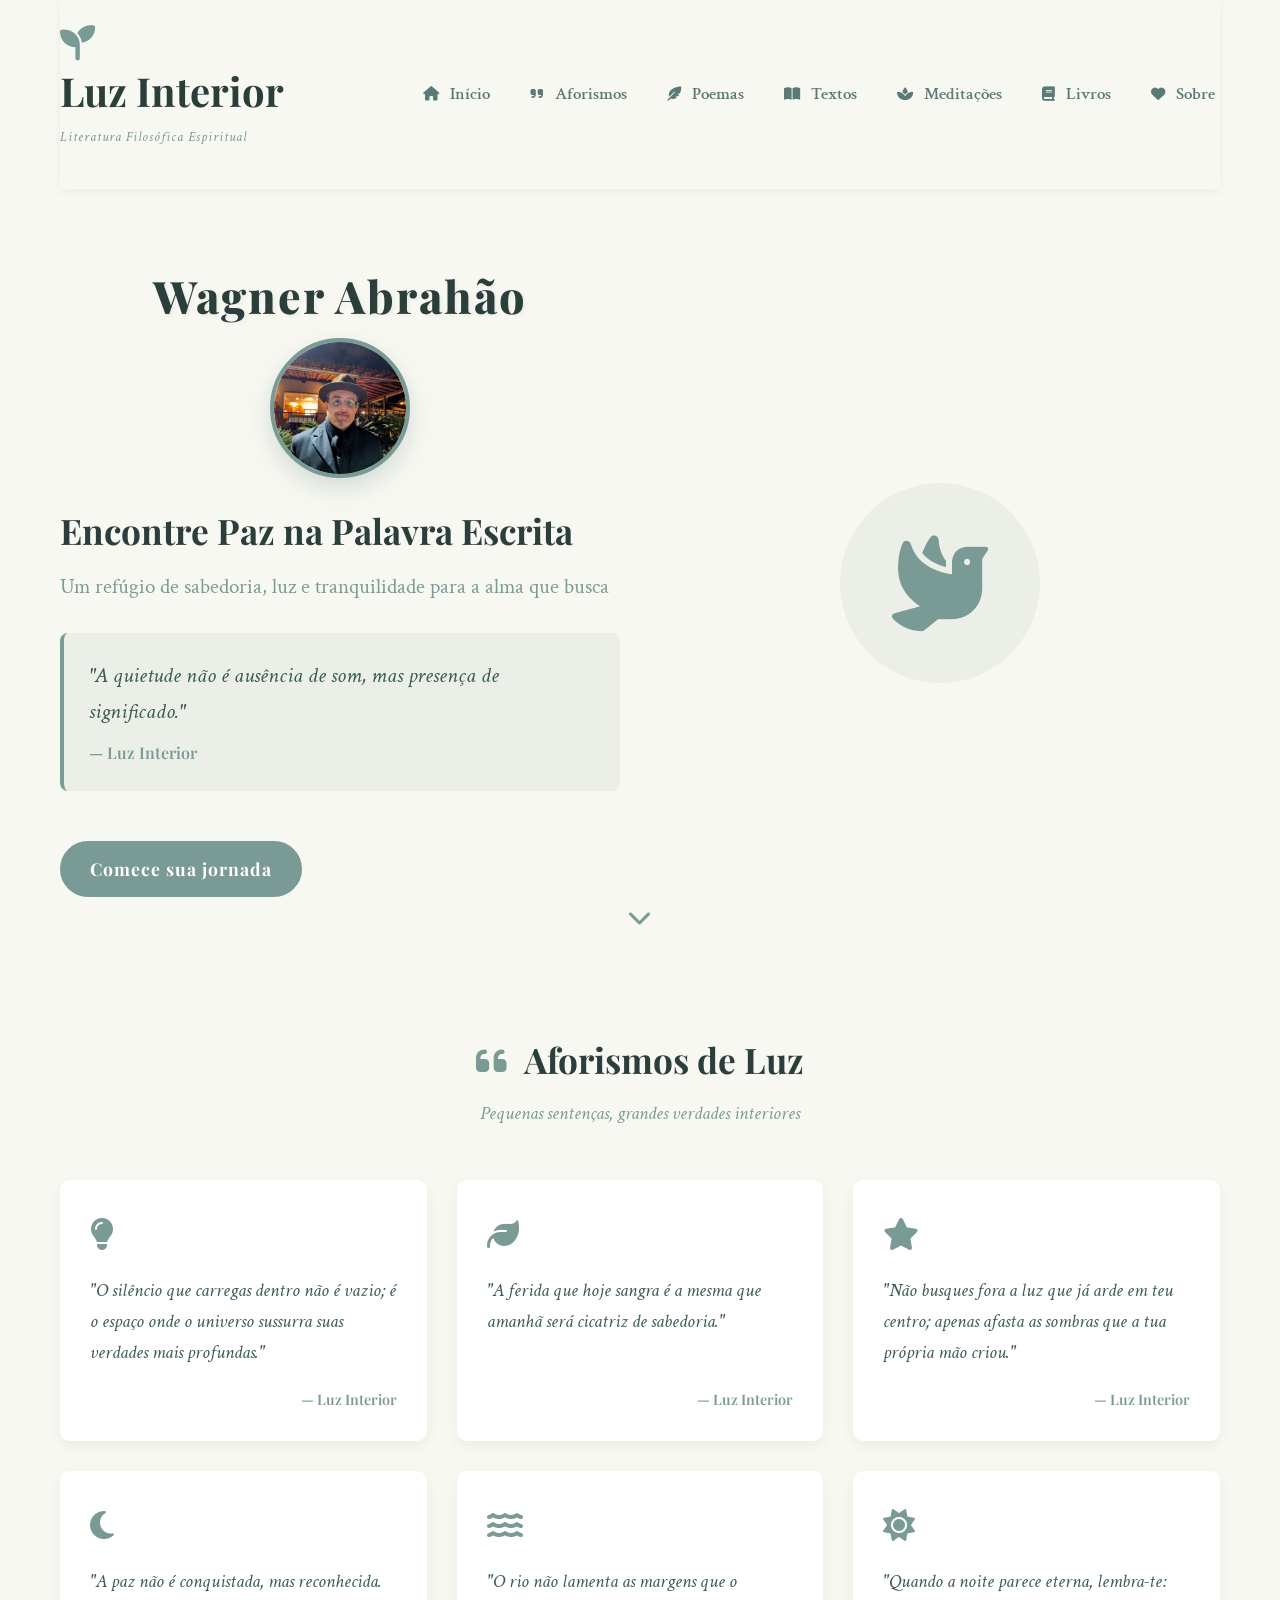
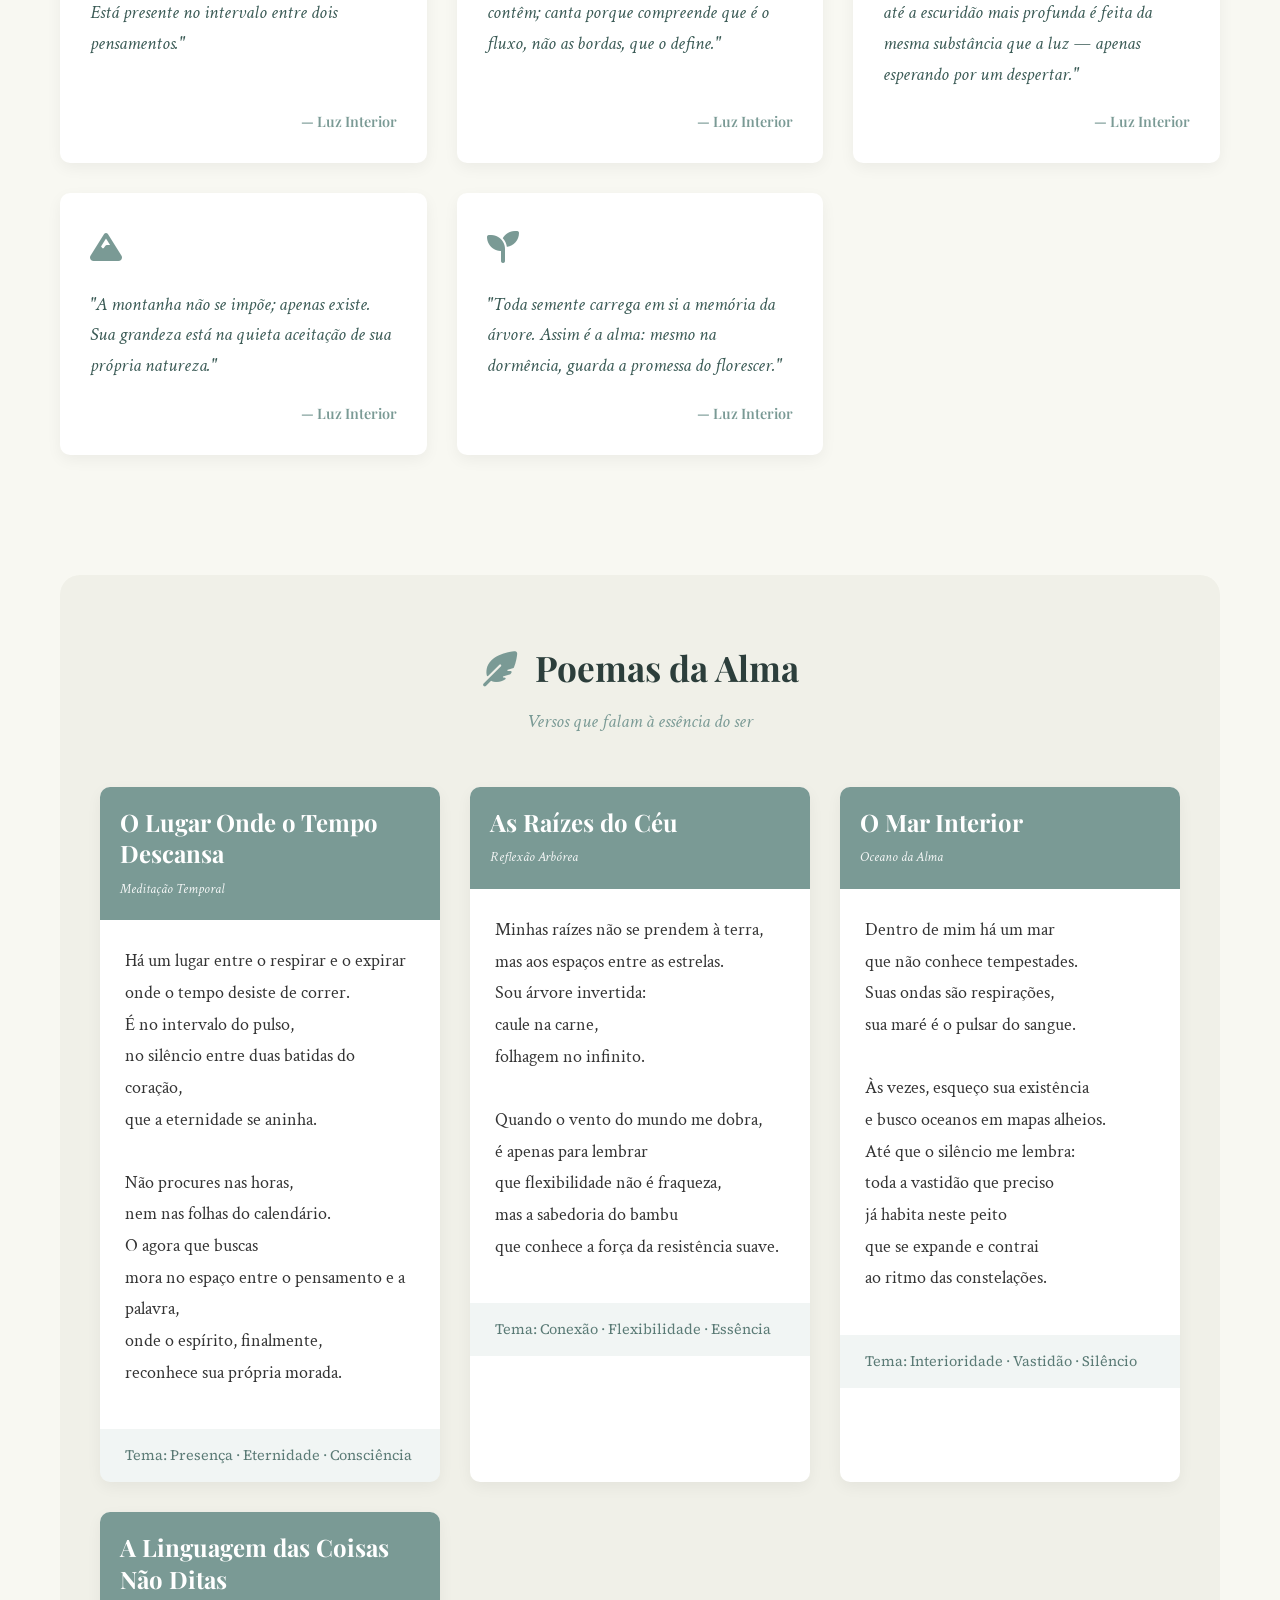
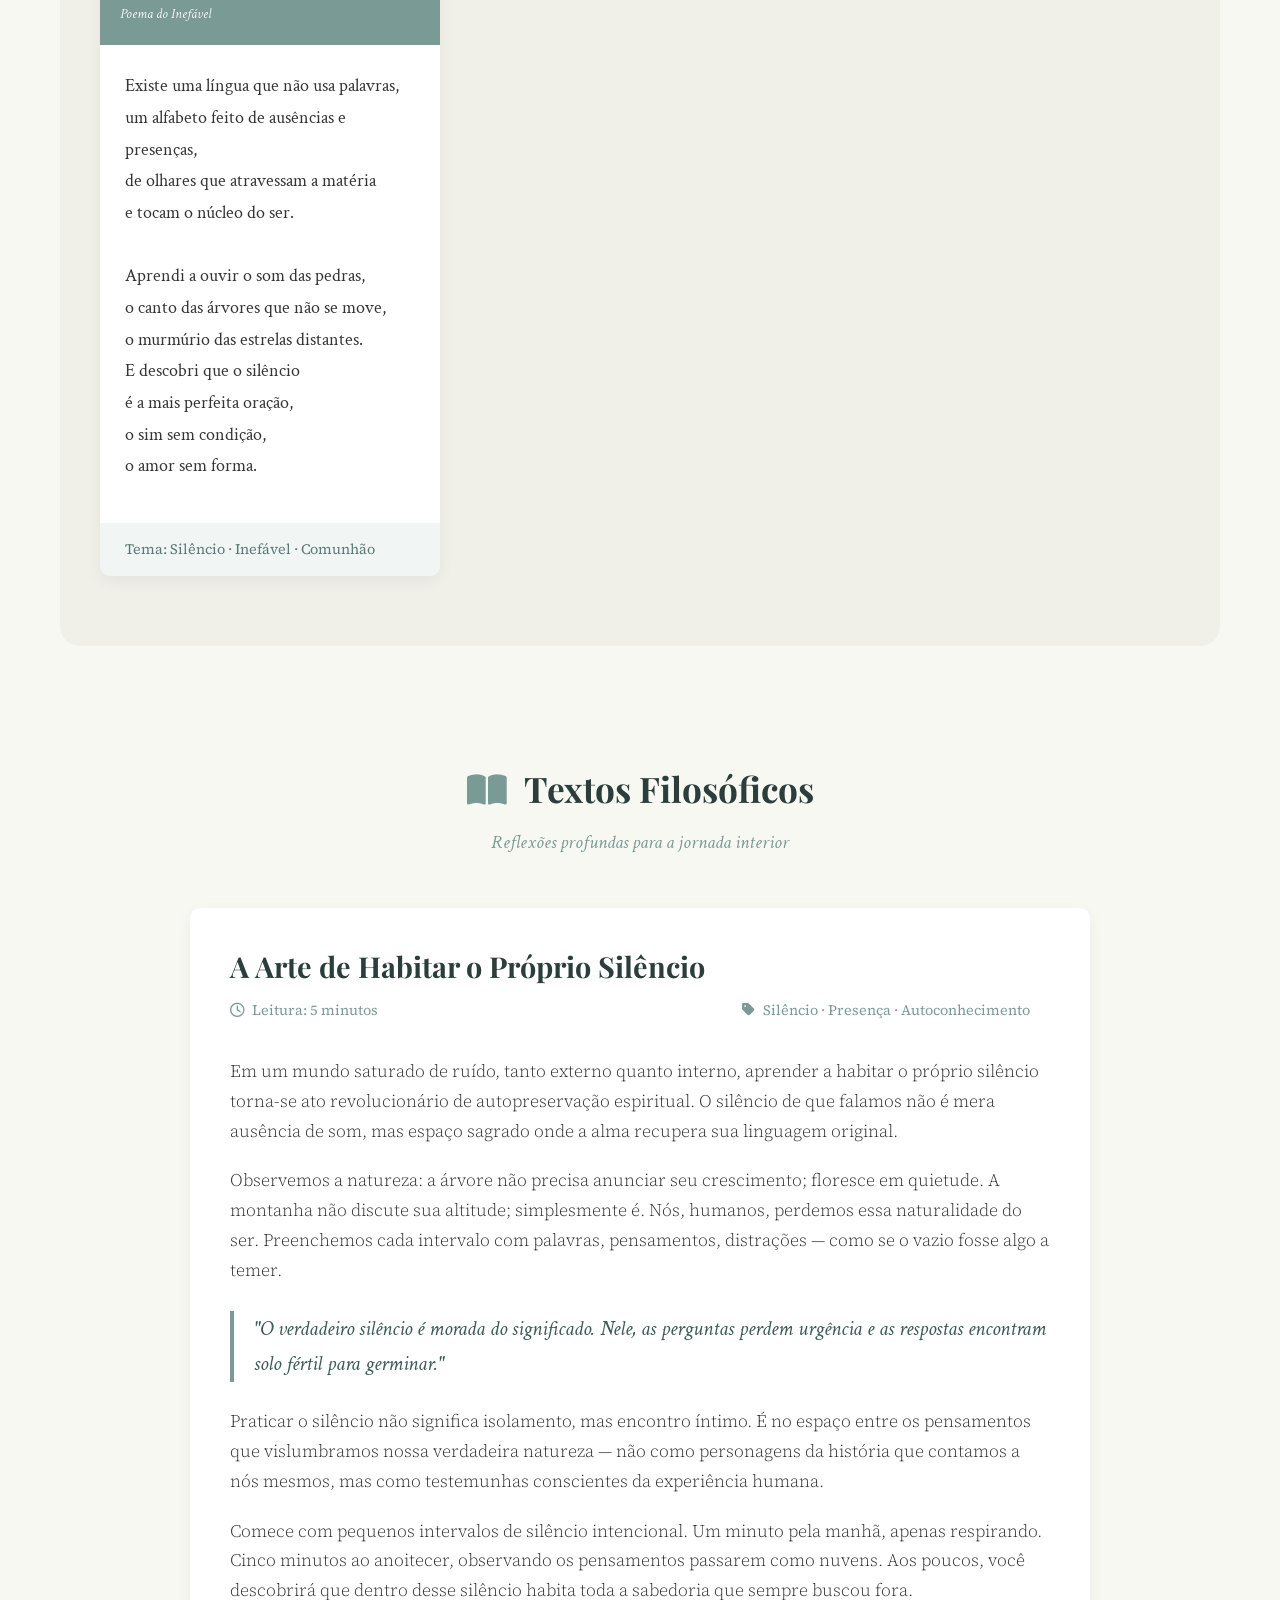
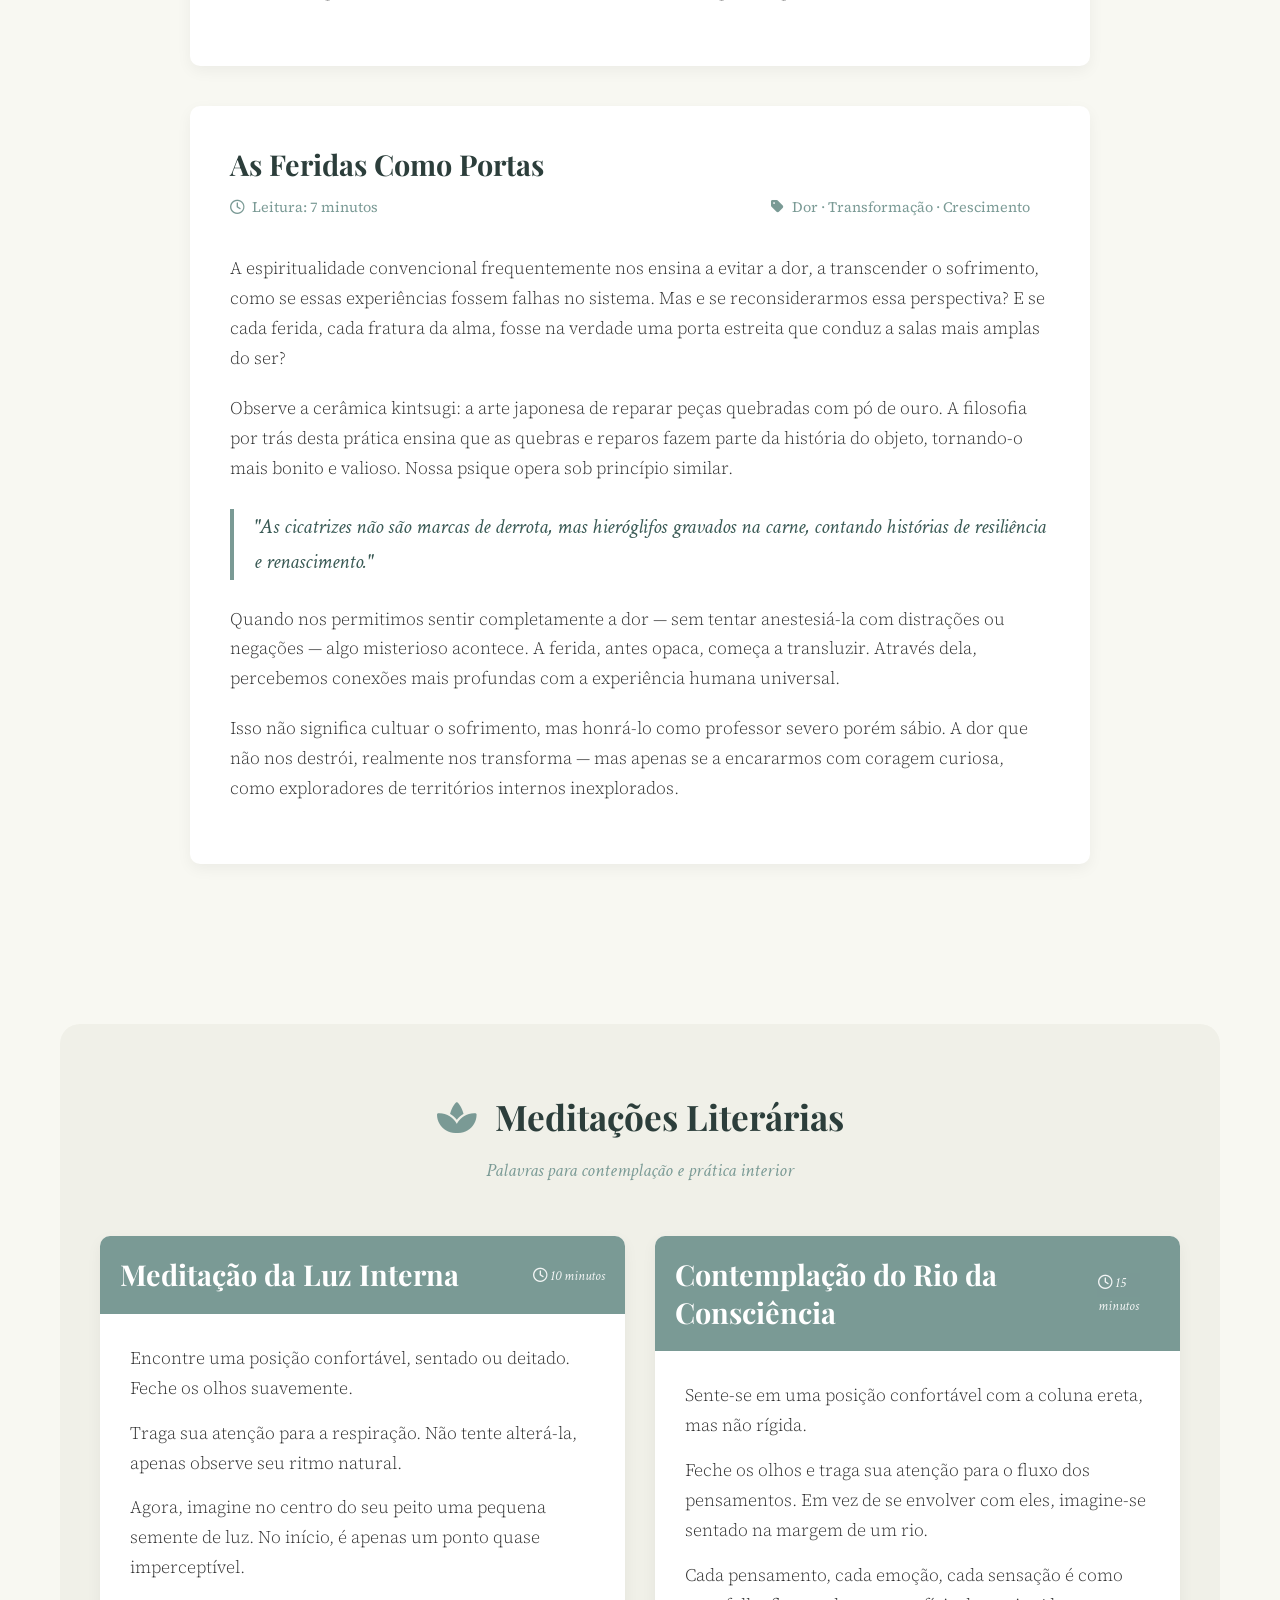
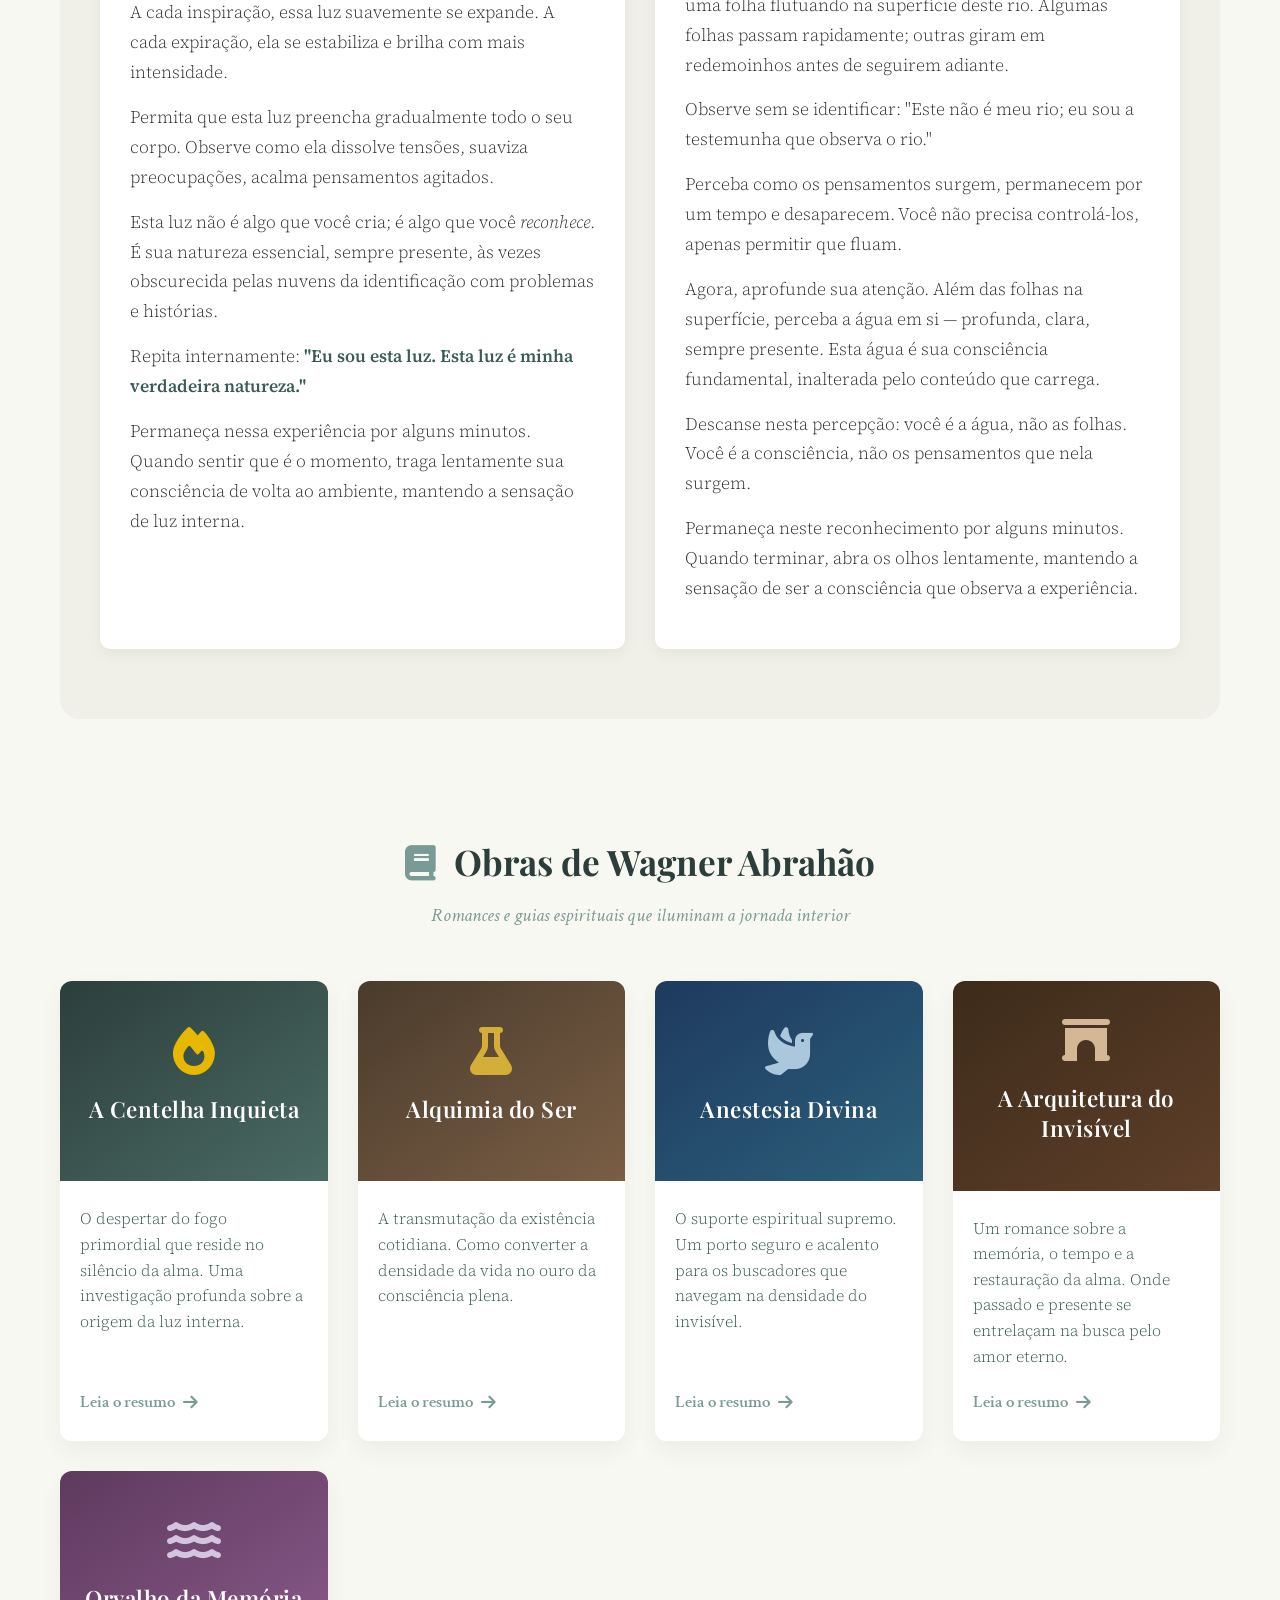
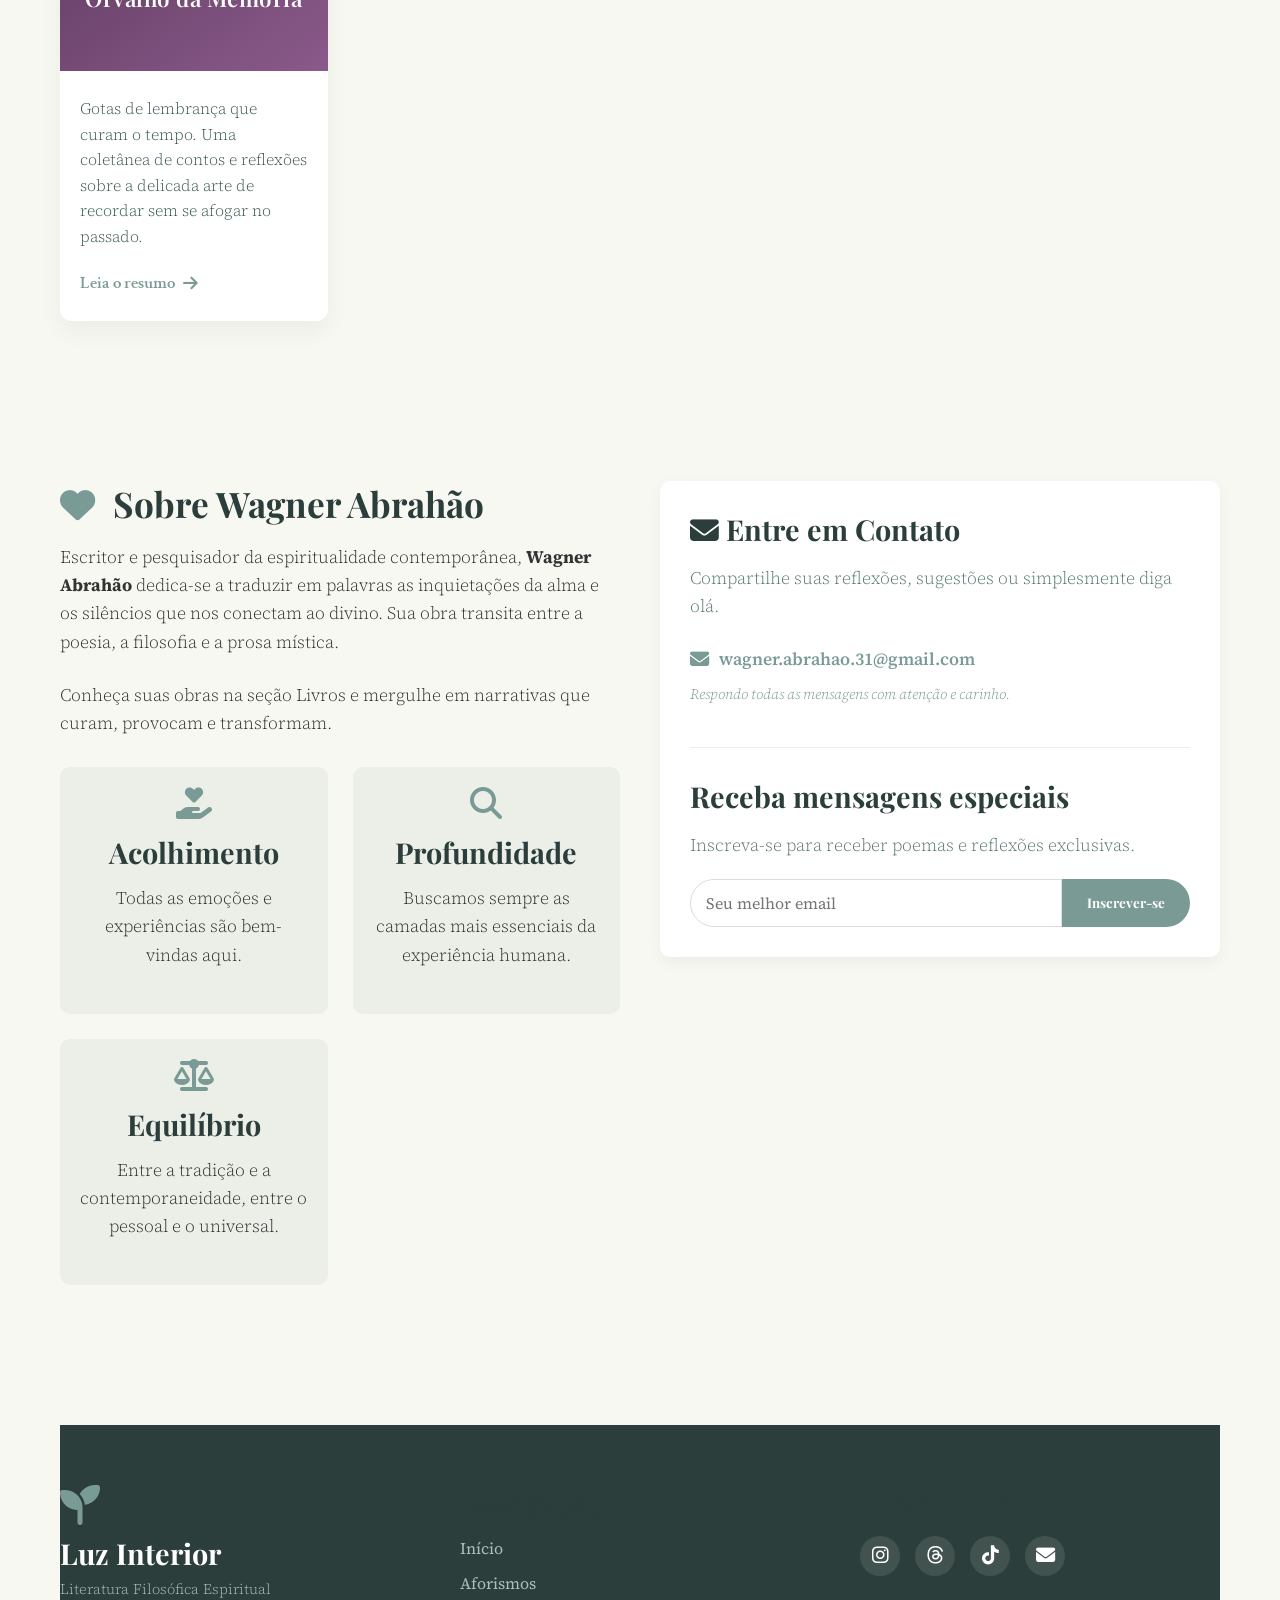
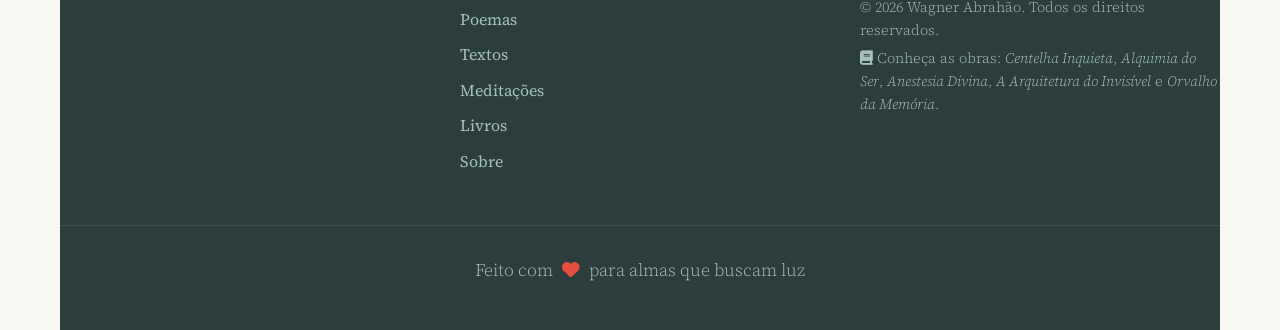
==== commit b4b22c79: "Change greeting from 'Hello' to 'Goodbye' public_html/ ├── index.html ├── style.css ├── script.js" ====
--- a/index.html
+++ b/index.html
@@ -37,6 +37,7 @@
         </header>
 
         <main>
+            <!-- HERO -->
             <section id="inicio" class="hero">
                 <div class="hero-content">
                     <div class="hero-text">
@@ -53,16 +54,13 @@
                         <a href="#aforismos" class="cta-button">Comece sua jornada</a>
                     </div>
                     <div class="hero-image">
-                        <div class="floating-icon">
-                            <i class="fas fa-dove"></i>
-                        </div>
+                        <div class="floating-icon"><i class="fas fa-dove"></i></div>
                     </div>
                 </div>
-                <div class="scroll-indicator">
-                    <i class="fas fa-chevron-down"></i>
-                </div>
+                <div class="scroll-indicator"><i class="fas fa-chevron-down"></i></div>
             </section>
 
+            <!-- AFORISMOS (mantidos) -->
             <section id="aforismos" class="section">
                 <div class="section-header">
                     <h2><i class="fas fa-quote-left"></i> Aforismos de Luz</h2>
@@ -80,11 +78,9 @@
                 </div>
             </section>
 
+            <!-- POEMAS (mantidos) -->
             <section id="poemas" class="section dark">
-                <div class="section-header">
-                    <h2><i class="fas fa-feather-alt"></i> Poemas da Alma</h2>
-                    <p class="section-subtitle">Versos que falam à essência do ser</p>
-                </div>
+                <div class="section-header"><h2><i class="fas fa-feather-alt"></i> Poemas da Alma</h2><p class="section-subtitle">Versos que falam à essência do ser</p></div>
                 <div class="poem-container">
                     <div class="poem"><div class="poem-header"><h3>O Lugar Onde o Tempo Descansa</h3><span class="poem-date">Meditação Temporal</span></div><div class="poem-content"><p>Há um lugar entre o respirar e o expirar<br>onde o tempo desiste de correr.<br>É no intervalo do pulso,<br>no silêncio entre duas batidas do coração,<br>que a eternidade se aninha.<br><br>Não procures nas horas,<br>nem nas folhas do calendário.<br>O agora que buscas<br>mora no espaço entre o pensamento e a palavra,<br>onde o espírito, finalmente,<br>reconhece sua própria morada.</p></div><div class="poem-footer"><span class="poem-theme">Tema: Presença · Eternidade · Consciência</span></div></div>
                     <div class="poem"><div class="poem-header"><h3>As Raízes do Céu</h3><span class="poem-date">Reflexão Arbórea</span></div><div class="poem-content"><p>Minhas raízes não se prendem à terra,<br>mas aos espaços entre as estrelas.<br>Sou árvore invertida:<br>caule na carne,<br>folhagem no infinito.<br><br>Quando o vento do mundo me dobra,<br>é apenas para lembrar<br>que flexibilidade não é fraqueza,<br>mas a sabedoria do bambu<br>que conhece a força da resistência suave.</p></div><div class="poem-footer"><span class="poem-theme">Tema: Conexão · Flexibilidade · Essência</span></div></div>
@@ -93,6 +89,7 @@
                 </div>
             </section>
 
+            <!-- TEXTOS FILOSÓFICOS (mantidos) -->
             <section id="textos" class="section">
                 <div class="section-header"><h2><i class="fas fa-book-open"></i> Textos Filosóficos</h2><p class="section-subtitle">Reflexões profundas para a jornada interior</p></div>
                 <div class="text-container">
@@ -101,6 +98,7 @@
                 </div>
             </section>
 
+            <!-- MEDITAÇÕES (mantidas) -->
             <section id="meditacoes" class="section dark">
                 <div class="section-header"><h2><i class="fas fa-spa"></i> Meditações Literárias</h2><p class="section-subtitle">Palavras para contemplação e prática interior</p></div>
                 <div class="meditation-container">
@@ -109,6 +107,7 @@
                 </div>
             </section>
 
+            <!-- SEÇÃO LIVROS (5 CARDS COM LINKS CORRETOS) -->
             <section id="livros" class="section">
                 <div class="section-header"><h2><i class="fas fa-book"></i> Obras de Wagner Abrahão</h2><p class="section-subtitle">Romances e guias espirituais que iluminam a jornada interior</p></div>
                 <div class="books-grid">
@@ -120,6 +119,7 @@
                 </div>
             </section>
 
+            <!-- SOBRE (com títulos corrigidos: h4 → h3) -->
             <section id="sobre" class="section">
                 <div class="about-container">
                     <div class="about-content">
@@ -127,9 +127,9 @@
                         <p>Escritor e pesquisador da espiritualidade contemporânea, <strong>Wagner Abrahão</strong> dedica-se a traduzir em palavras as inquietações da alma e os silêncios que nos conectam ao divino. Sua obra transita entre a poesia, a filosofia e a prosa mística.</p>
                         <p>Conheça suas obras na seção <a href="#livros">Livros</a> e mergulhe em narrativas que curam, provocam e transformam.</p>
                         <div class="principles">
-                            <div class="principle"><i class="fas fa-hand-holding-heart"></i><h4>Acolhimento</h4><p>Todas as emoções e experiências são bem-vindas aqui.</p></div>
-                            <div class="principle"><i class="fas fa-search"></i><h4>Profundidade</h4><p>Buscamos sempre as camadas mais essenciais da experiência humana.</p></div>
-                            <div class="principle"><i class="fas fa-balance-scale"></i><h4>Equilíbrio</h4><p>Entre a tradição e a contemporaneidade, entre o pessoal e o universal.</p></div>
+                            <div class="principle"><i class="fas fa-hand-holding-heart"></i><h3>Acolhimento</h3><p>Todas as emoções e experiências são bem-vindas aqui.</p></div>
+                            <div class="principle"><i class="fas fa-search"></i><h3>Profundidade</h3><p>Buscamos sempre as camadas mais essenciais da experiência humana.</p></div>
+                            <div class="principle"><i class="fas fa-balance-scale"></i><h3>Equilíbrio</h3><p>Entre a tradição e a contemporaneidade, entre o pessoal e o universal.</p></div>
                         </div>
                     </div>
                     <div class="contact-box">
@@ -140,7 +140,7 @@
                             <p class="contact-note">Respondo todas as mensagens com atenção e carinho.</p>
                         </div>
                         <div class="newsletter">
-                            <h4>Receba mensagens especiais</h4>
+                            <h3>Receba mensagens especiais</h3>
                             <p>Inscreva-se para receber poemas e reflexões exclusivas.</p>
                             <form id="newsletter-form"><input type="email" placeholder="Seu melhor email" required><button type="submit">Inscrever-se</button></form>
                         </div>
@@ -152,9 +152,9 @@
         <footer>
             <div class="footer-content">
                 <div class="footer-logo"><i class="fas fa-seedling"></i><h3>Luz Interior</h3><p>Literatura Filosófica Espiritual</p></div>
-                <div class="footer-links"><h4>Navegação</h4><ul><li><a href="#inicio">Início</a></li><li><a href="#aforismos">Aforismos</a></li><li><a href="#poemas">Poemas</a></li><li><a href="#textos">Textos</a></li><li><a href="#meditacoes">Meditações</a></li><li><a href="#livros">Livros</a></li><li><a href="#sobre">Sobre</a></li></ul></div>
+                <div class="footer-links"><h3>Navegação</h3><ul><li><a href="#inicio">Início</a></li><li><a href="#aforismos">Aforismos</a></li><li><a href="#poemas">Poemas</a></li><li><a href="#textos">Textos</a></li><li><a href="#meditacoes">Meditações</a></li><li><a href="#livros">Livros</a></li><li><a href="#sobre">Sobre</a></li></ul></div>
                 <div class="footer-social">
-                    <h4>Conecte-se</h4>
+                    <h3>Conecte-se</h3>
                     <div class="social-icons">
                         <a href="https://www.instagram.com/wagnerabrahao_/" target="_blank" rel="noopener" aria-label="Instagram"><i class="fab fa-instagram"></i></a>
                         <a href="https://www.threads.net/@wagnerabrahao_?xmt=AQF0znMAwD9nN560NAfDxOUiLvedQQJCoriHXpf-Fe2h7DM" target="_blank" rel="noopener" aria-label="Threads"><i class="fab fa-threads"></i></a>
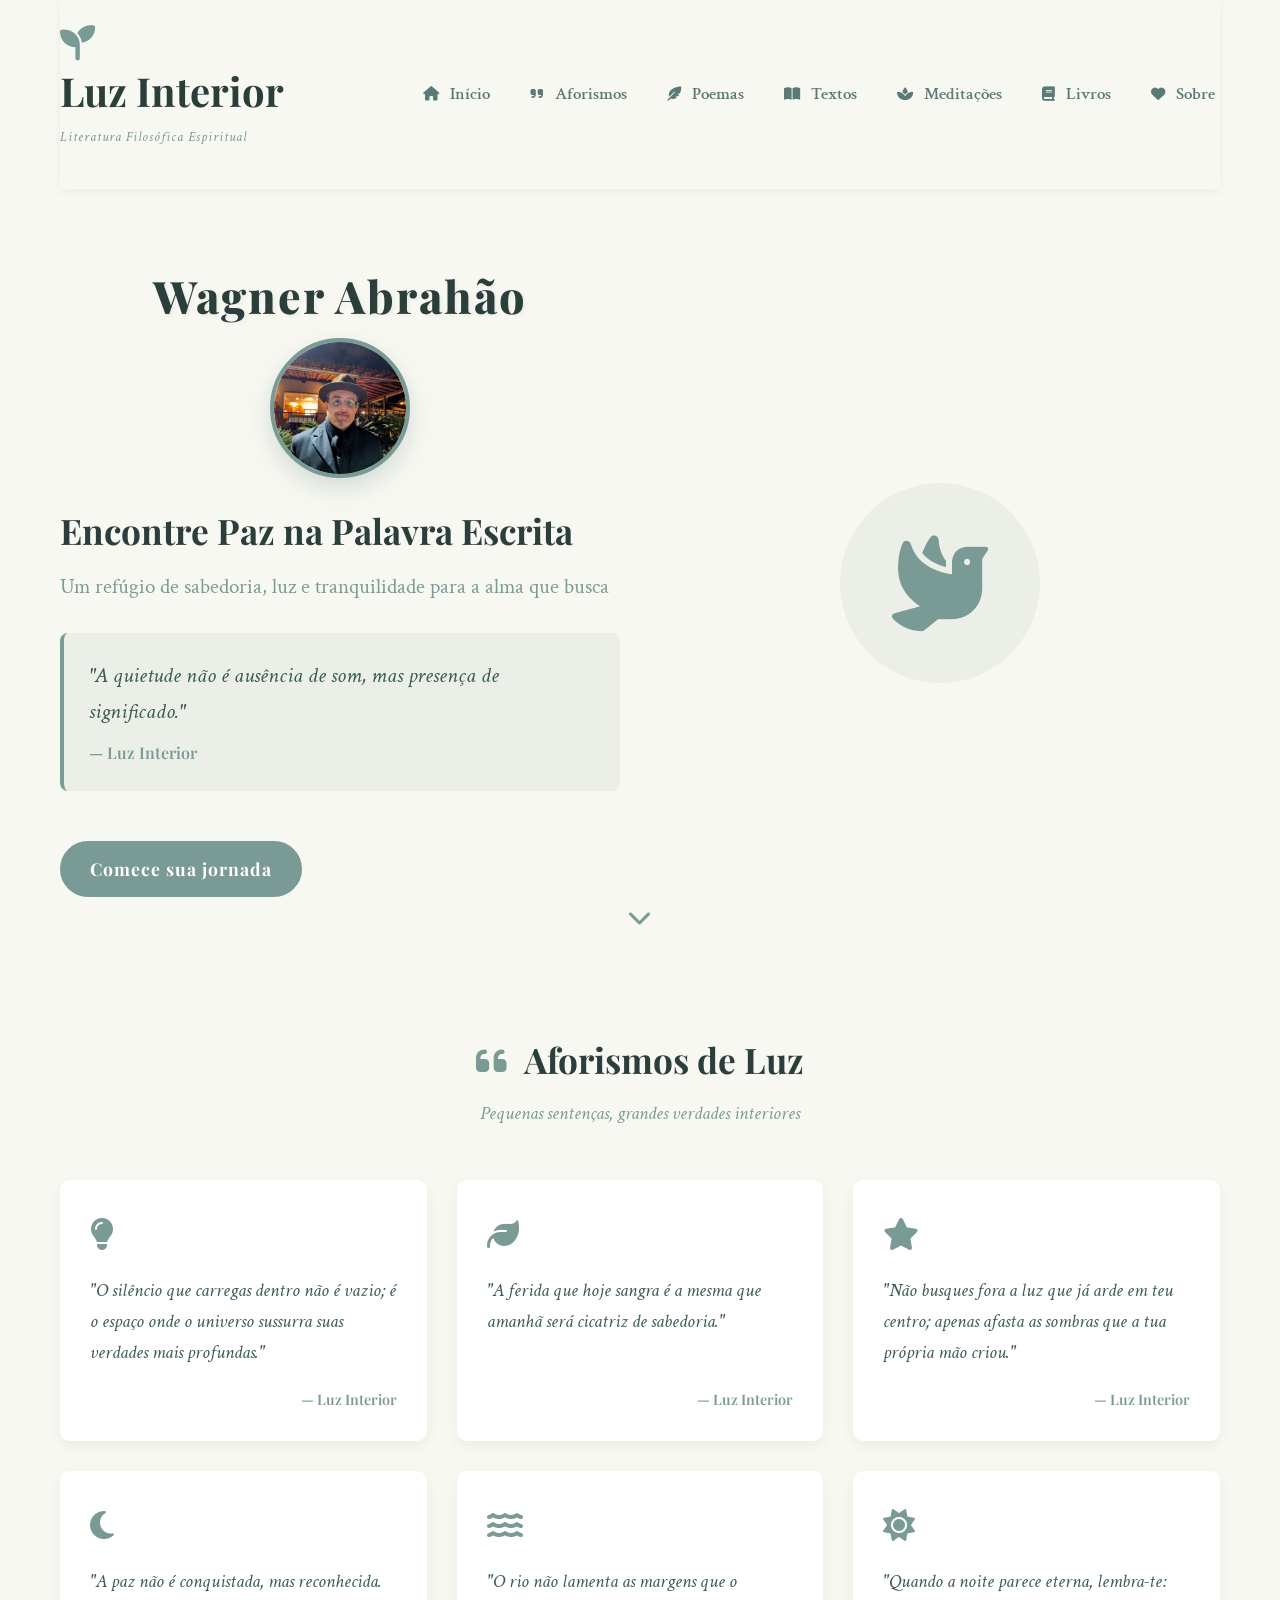
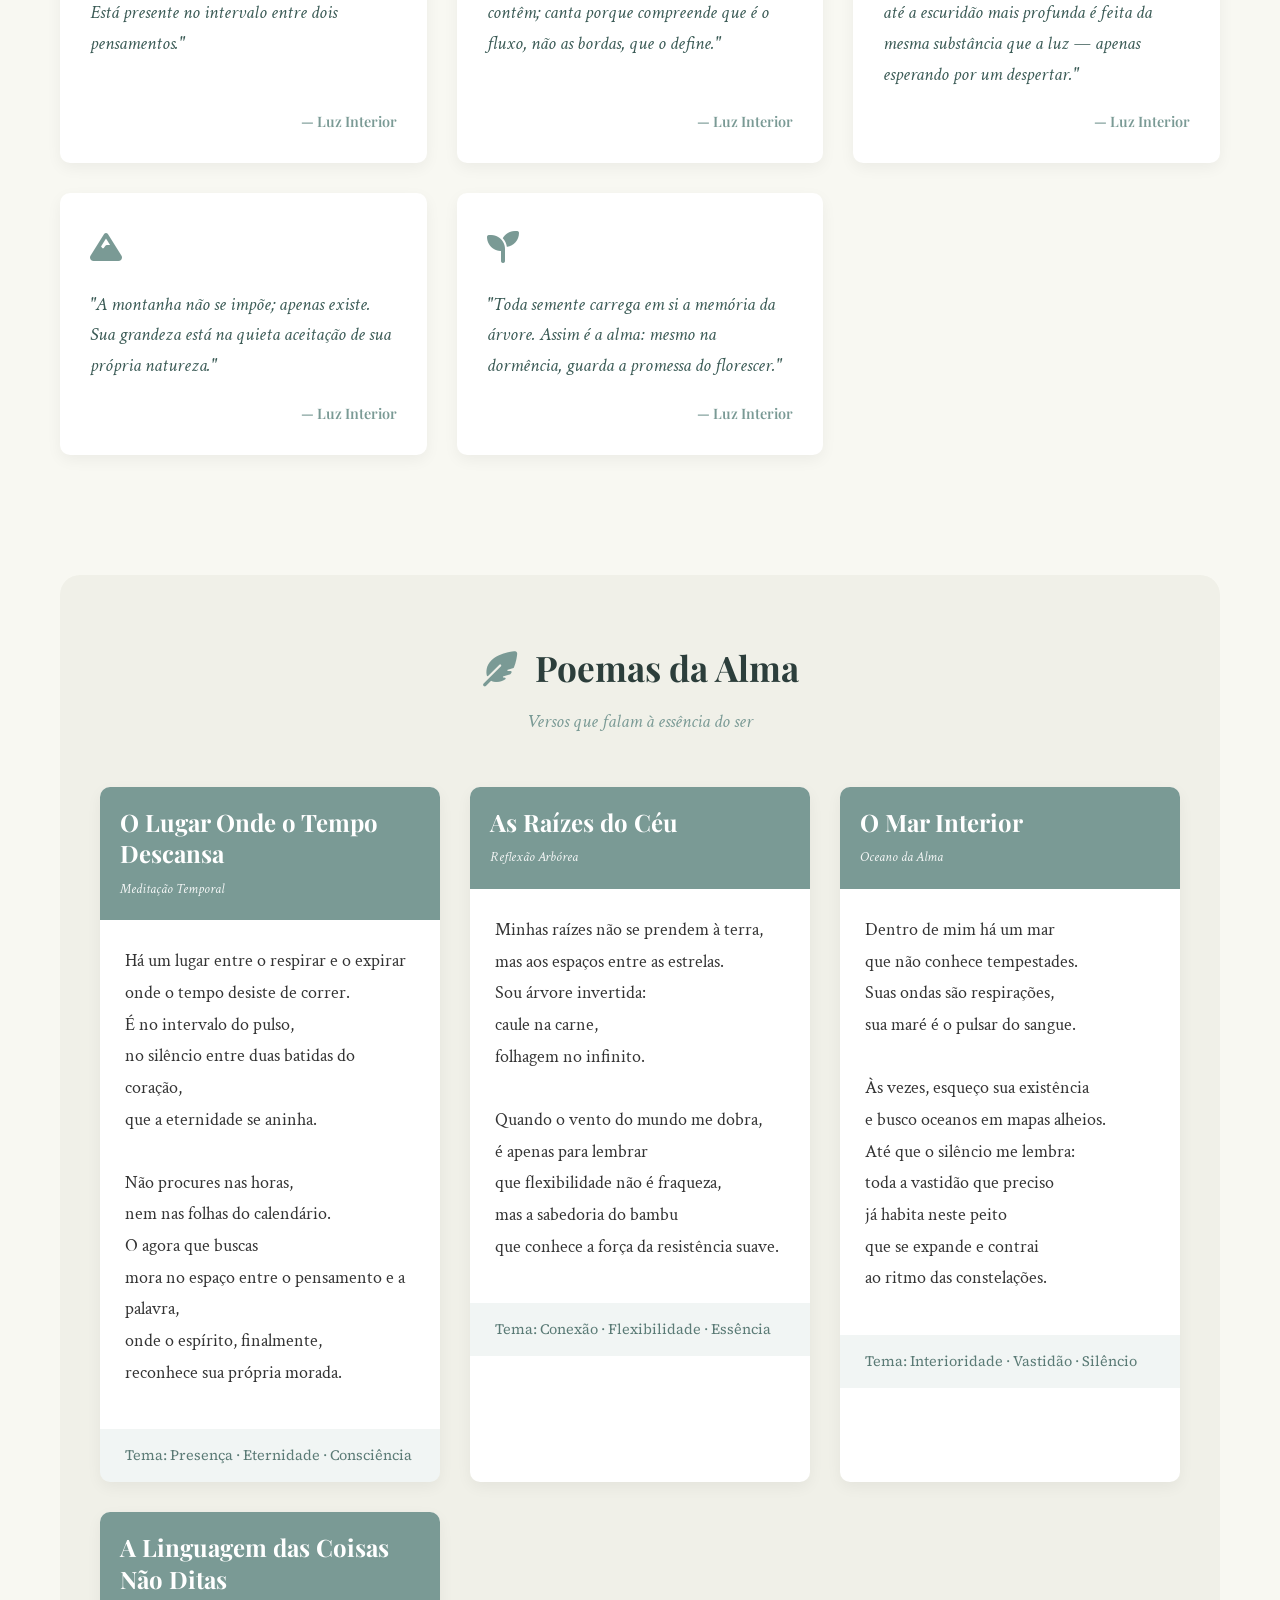
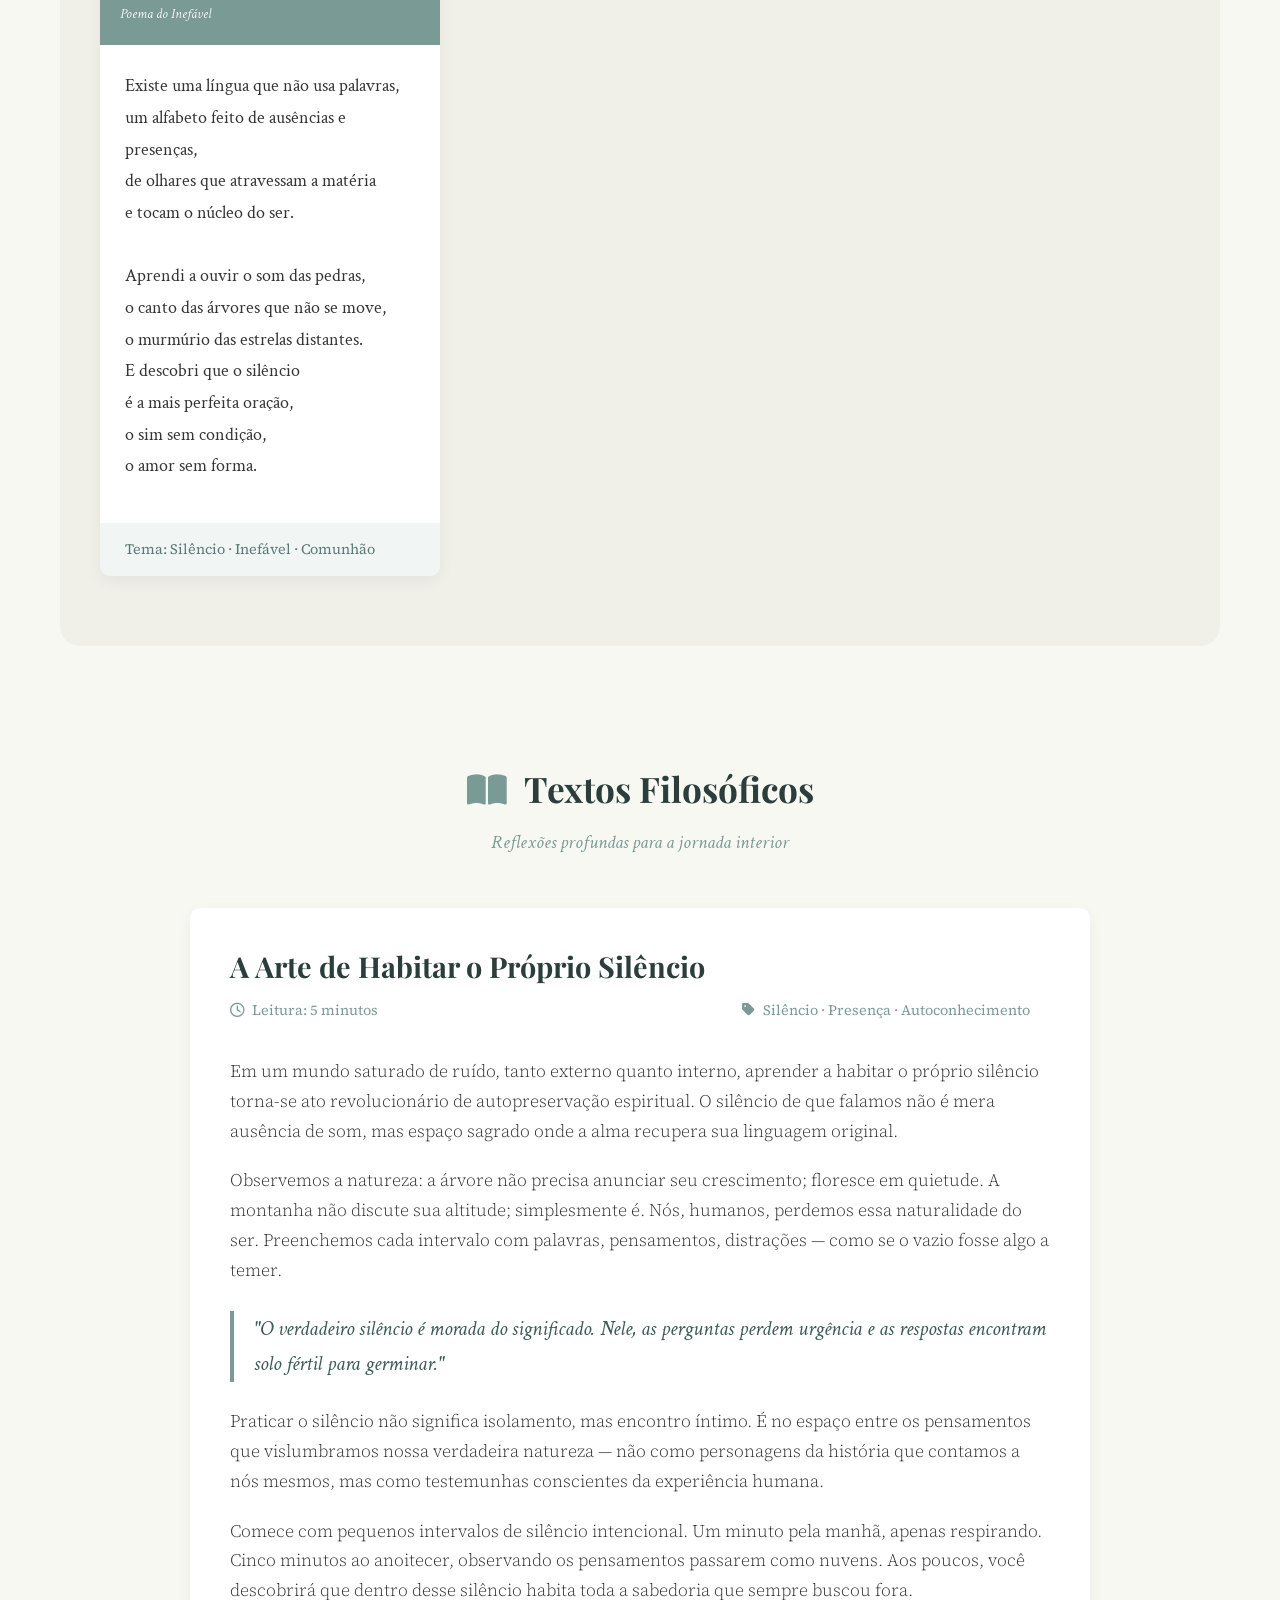
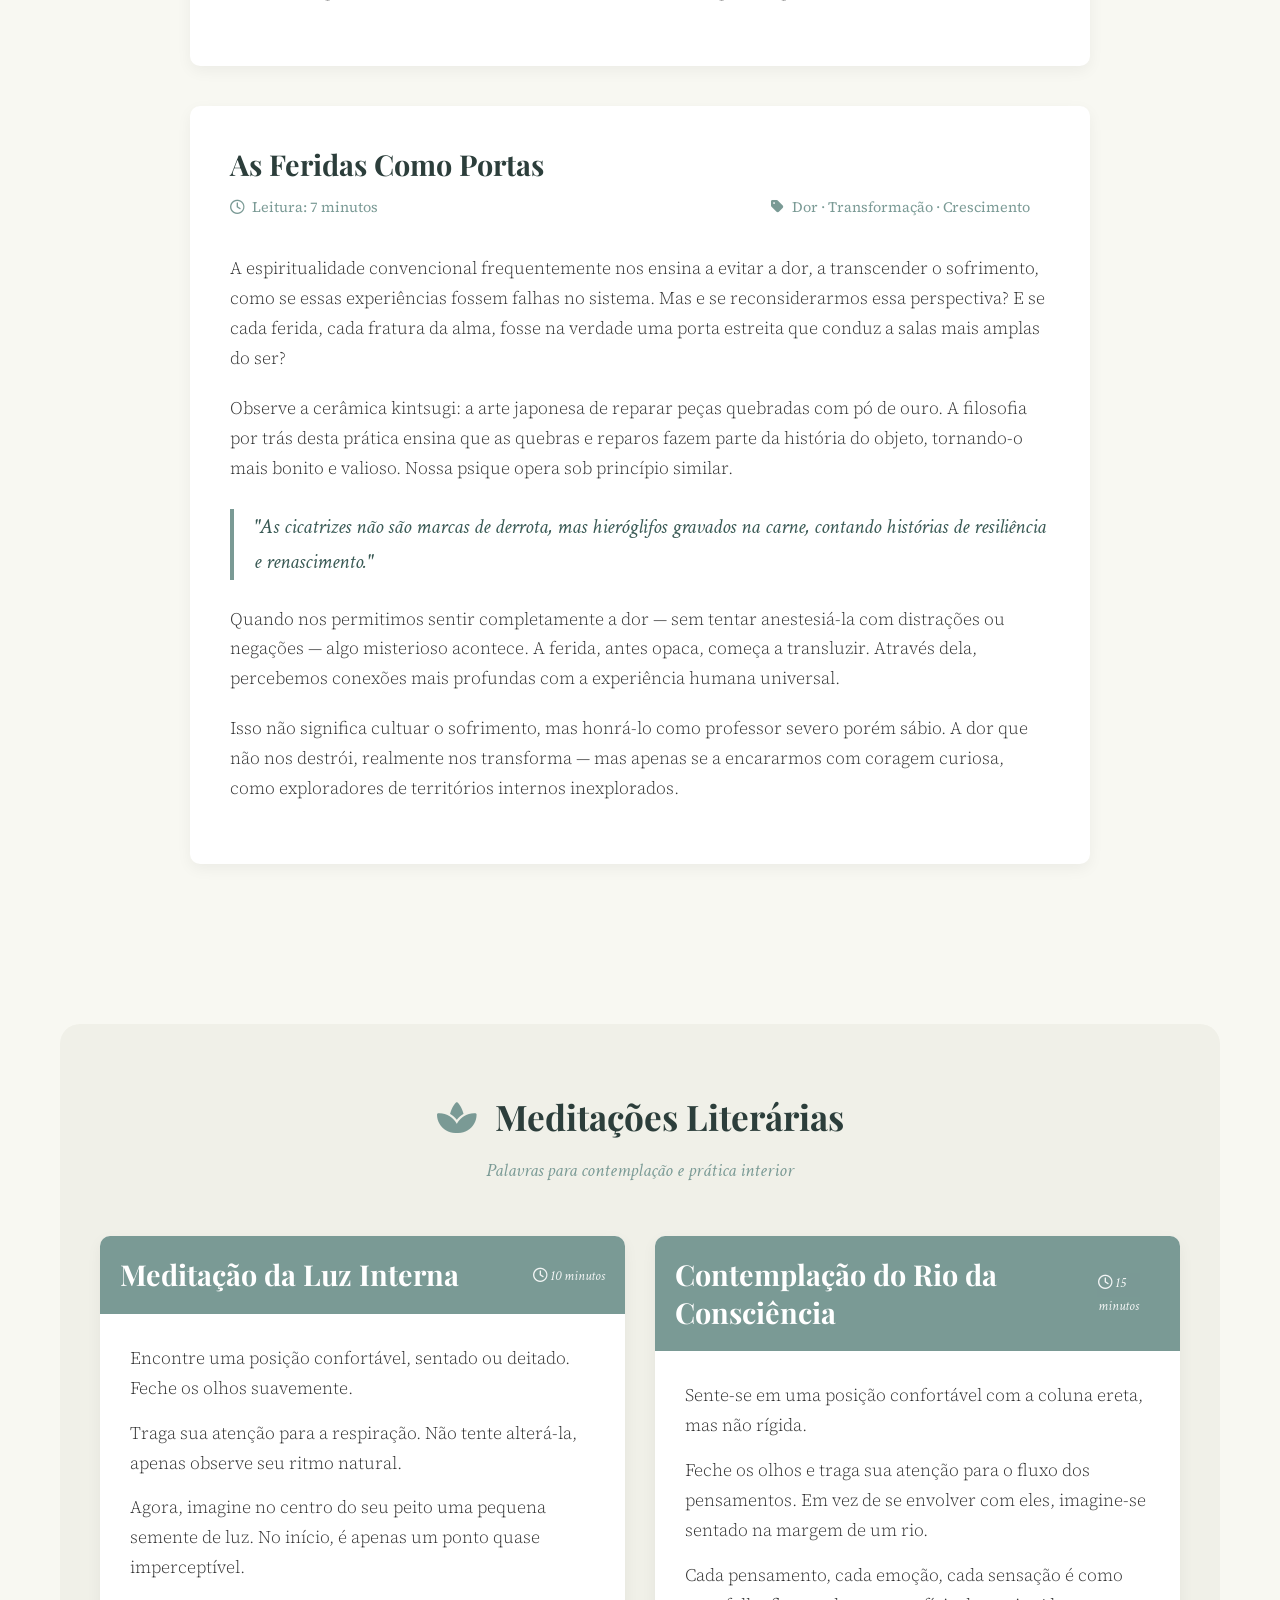
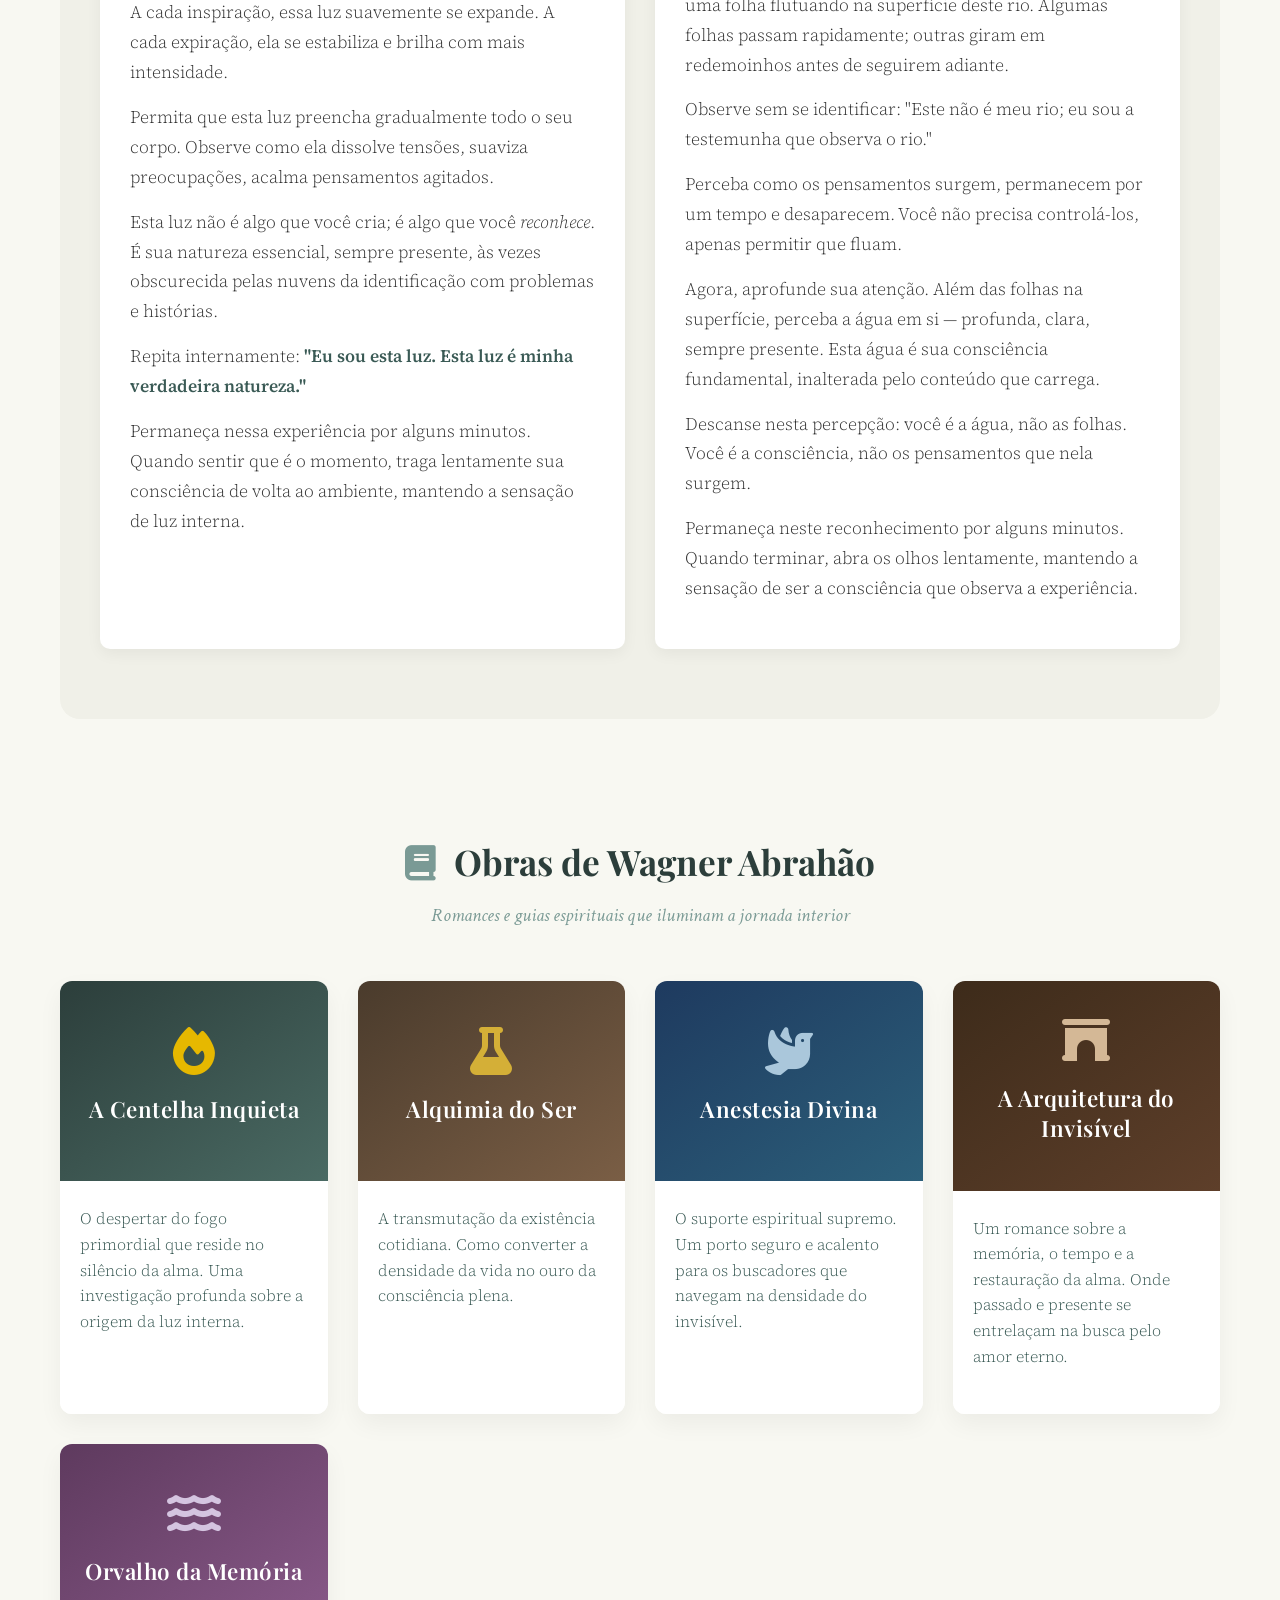
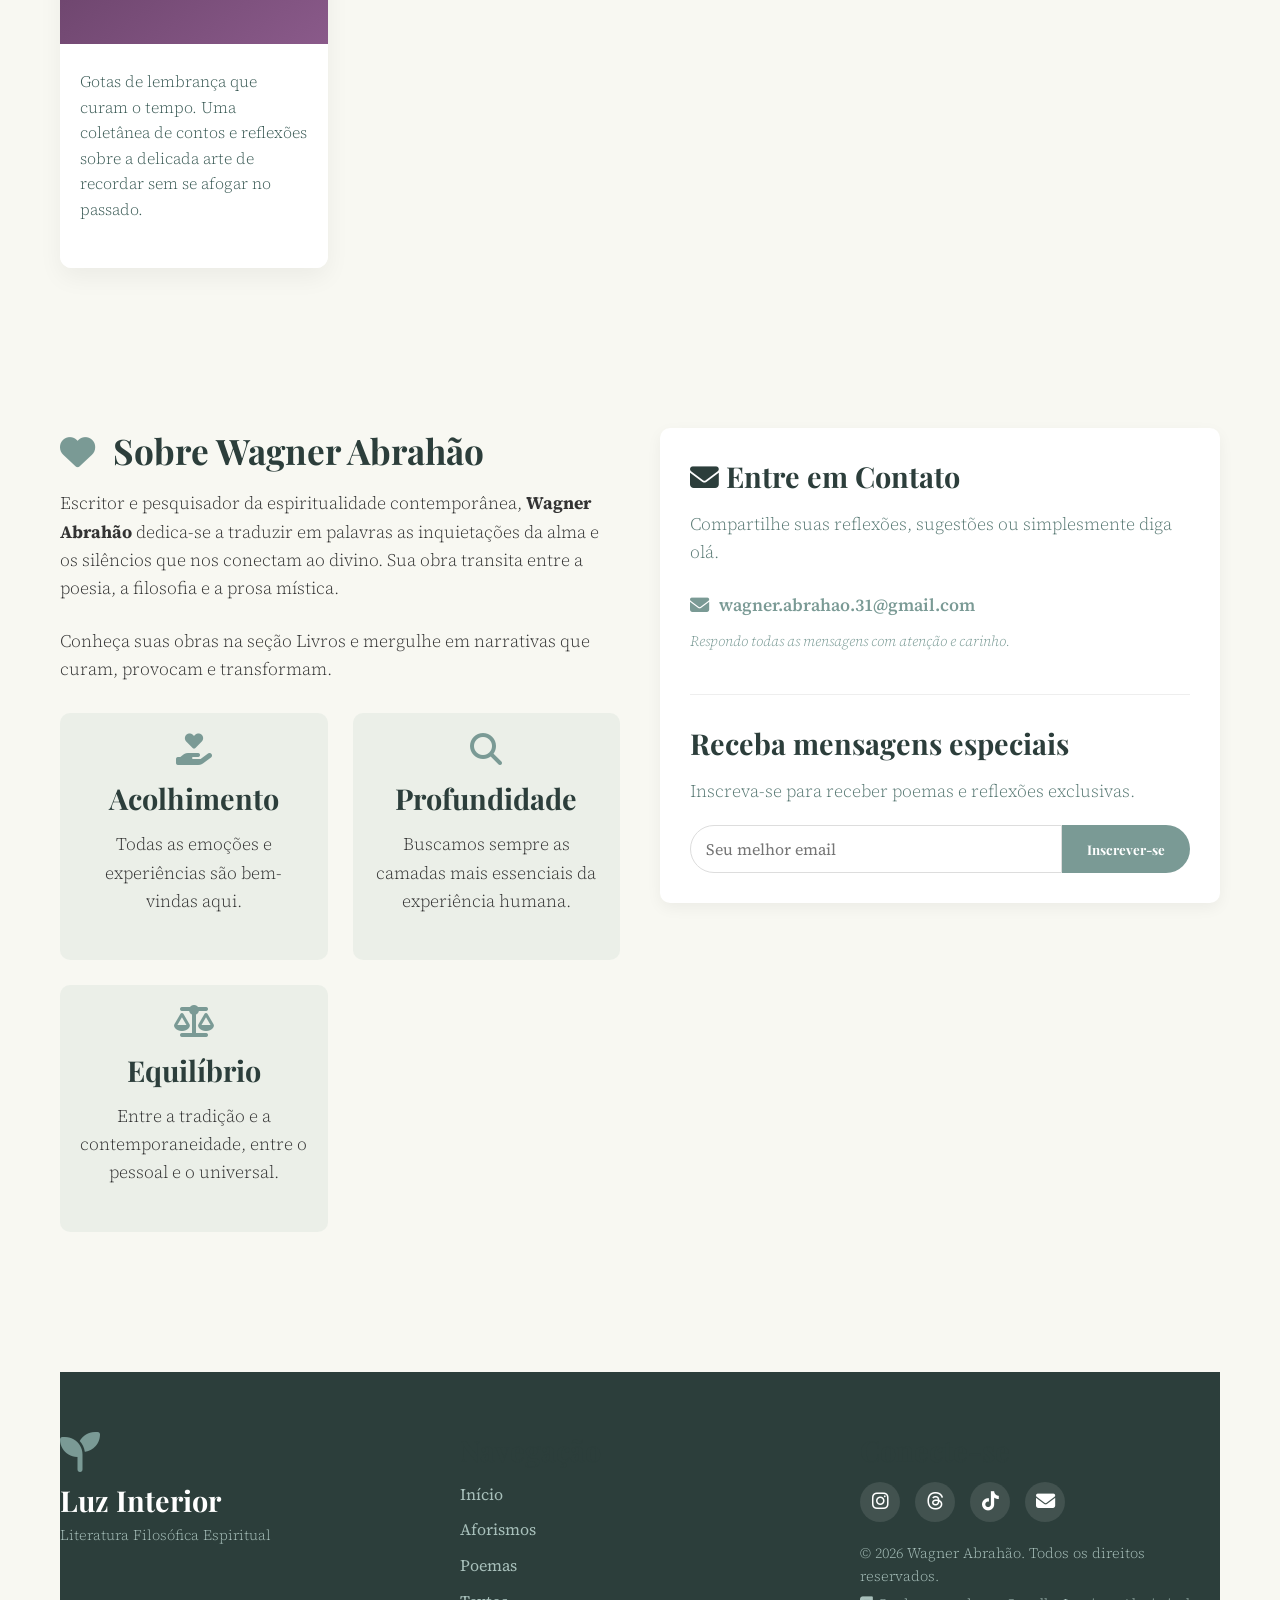
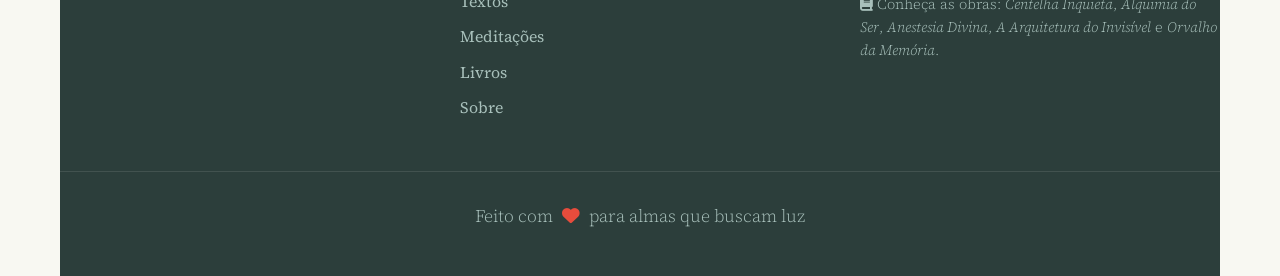
==== commit c44f98b8: "Update print statement from 'Hello' to 'Goodbye'" ====
--- a/index.html
+++ b/index.html
@@ -37,7 +37,7 @@
         </header>
 
         <main>
-            <!-- HERO -->
+            <!-- INÍCIO / HERO -->
             <section id="inicio" class="hero">
                 <div class="hero-content">
                     <div class="hero-text">
@@ -60,7 +60,7 @@
                 <div class="scroll-indicator"><i class="fas fa-chevron-down"></i></div>
             </section>
 
-            <!-- AFORISMOS (mantidos) -->
+            <!-- AFORISMOS -->
             <section id="aforismos" class="section">
                 <div class="section-header">
                     <h2><i class="fas fa-quote-left"></i> Aforismos de Luz</h2>
@@ -78,7 +78,7 @@
                 </div>
             </section>
 
-            <!-- POEMAS (mantidos) -->
+            <!-- POEMAS -->
             <section id="poemas" class="section dark">
                 <div class="section-header"><h2><i class="fas fa-feather-alt"></i> Poemas da Alma</h2><p class="section-subtitle">Versos que falam à essência do ser</p></div>
                 <div class="poem-container">
@@ -89,7 +89,7 @@
                 </div>
             </section>
 
-            <!-- TEXTOS FILOSÓFICOS (mantidos) -->
+            <!-- TEXTOS FILOSÓFICOS -->
             <section id="textos" class="section">
                 <div class="section-header"><h2><i class="fas fa-book-open"></i> Textos Filosóficos</h2><p class="section-subtitle">Reflexões profundas para a jornada interior</p></div>
                 <div class="text-container">
@@ -98,7 +98,7 @@
                 </div>
             </section>
 
-            <!-- MEDITAÇÕES (mantidas) -->
+            <!-- MEDITAÇÕES -->
             <section id="meditacoes" class="section dark">
                 <div class="section-header"><h2><i class="fas fa-spa"></i> Meditações Literárias</h2><p class="section-subtitle">Palavras para contemplação e prática interior</p></div>
                 <div class="meditation-container">
@@ -107,19 +107,19 @@
                 </div>
             </section>
 
-            <!-- SEÇÃO LIVROS (5 CARDS COM LINKS CORRETOS) -->
+            <!-- LIVROS (APENAS CARDS, SEM LINKS) -->
             <section id="livros" class="section">
                 <div class="section-header"><h2><i class="fas fa-book"></i> Obras de Wagner Abrahão</h2><p class="section-subtitle">Romances e guias espirituais que iluminam a jornada interior</p></div>
                 <div class="books-grid">
-                    <div class="book-card"><div class="book-cover" style="background: linear-gradient(145deg, #2c3e3b 0%, #4a6a63 100%);"><i class="fas fa-fire" style="font-size: 3rem; color: #e6b800;"></i><h3>A Centelha Inquieta</h3></div><div class="book-info"><p>O despertar do fogo primordial que reside no silêncio da alma. Uma investigação profunda sobre a origem da luz interna.</p><a href="livros/centelha-inquieta.html" class="book-link">Leia o resumo <i class="fas fa-arrow-right"></i></a></div></div>
-                    <div class="book-card"><div class="book-cover" style="background: linear-gradient(145deg, #4a3b2c 0%, #7a5e45 100%);"><i class="fas fa-flask" style="font-size: 3rem; color: #d4af37;"></i><h3>Alquimia do Ser</h3></div><div class="book-info"><p>A transmutação da existência cotidiana. Como converter a densidade da vida no ouro da consciência plena.</p><a href="livros/alquimia-do-ser.html" class="book-link">Leia o resumo <i class="fas fa-arrow-right"></i></a></div></div>
-                    <div class="book-card"><div class="book-cover" style="background: linear-gradient(145deg, #1e3a5f 0%, #2c5f7a 100%);"><i class="fas fa-dove" style="font-size: 3rem; color: #aac7db;"></i><h3>Anestesia Divina</h3></div><div class="book-info"><p>O suporte espiritual supremo. Um porto seguro e acalento para os buscadores que navegam na densidade do invisível.</p><a href="livros/anestesia-divina.html" class="book-link">Leia o resumo <i class="fas fa-arrow-right"></i></a></div></div>
-                    <div class="book-card"><div class="book-cover" style="background: linear-gradient(145deg, #3d2b1a 0%, #5e3f2a 100%);"><i class="fas fa-archway" style="font-size: 3rem; color: #d4b896;"></i><h3>A Arquitetura do Invisível</h3></div><div class="book-info"><p>Um romance sobre a memória, o tempo e a restauração da alma. Onde passado e presente se entrelaçam na busca pelo amor eterno.</p><a href="livros/arquitetura-do-invisivel.html" class="book-link">Leia o resumo <i class="fas fa-arrow-right"></i></a></div></div>
-                    <div class="book-card"><div class="book-cover" style="background: linear-gradient(145deg, #5e3a5e 0%, #8a5a8a 100%);"><i class="fas fa-water" style="font-size: 3rem; color: #d4c4e0;"></i><h3>Orvalho da Memória</h3></div><div class="book-info"><p>Gotas de lembrança que curam o tempo. Uma coletânea de contos e reflexões sobre a delicada arte de recordar sem se afogar no passado.</p><a href="livros/orvalho-da-memoria.html" class="book-link">Leia o resumo <i class="fas fa-arrow-right"></i></a></div></div>
+                    <div class="book-card"><div class="book-cover" style="background: linear-gradient(145deg, #2c3e3b 0%, #4a6a63 100%);"><i class="fas fa-fire" style="font-size: 3rem; color: #e6b800;"></i><h3>A Centelha Inquieta</h3></div><div class="book-info"><p>O despertar do fogo primordial que reside no silêncio da alma. Uma investigação profunda sobre a origem da luz interna.</p></div></div>
+                    <div class="book-card"><div class="book-cover" style="background: linear-gradient(145deg, #4a3b2c 0%, #7a5e45 100%);"><i class="fas fa-flask" style="font-size: 3rem; color: #d4af37;"></i><h3>Alquimia do Ser</h3></div><div class="book-info"><p>A transmutação da existência cotidiana. Como converter a densidade da vida no ouro da consciência plena.</p></div></div>
+                    <div class="book-card"><div class="book-cover" style="background: linear-gradient(145deg, #1e3a5f 0%, #2c5f7a 100%);"><i class="fas fa-dove" style="font-size: 3rem; color: #aac7db;"></i><h3>Anestesia Divina</h3></div><div class="book-info"><p>O suporte espiritual supremo. Um porto seguro e acalento para os buscadores que navegam na densidade do invisível.</p></div></div>
+                    <div class="book-card"><div class="book-cover" style="background: linear-gradient(145deg, #3d2b1a 0%, #5e3f2a 100%);"><i class="fas fa-archway" style="font-size: 3rem; color: #d4b896;"></i><h3>A Arquitetura do Invisível</h3></div><div class="book-info"><p>Um romance sobre a memória, o tempo e a restauração da alma. Onde passado e presente se entrelaçam na busca pelo amor eterno.</p></div></div>
+                    <div class="book-card"><div class="book-cover" style="background: linear-gradient(145deg, #5e3a5e 0%, #8a5a8a 100%);"><i class="fas fa-water" style="font-size: 3rem; color: #d4c4e0;"></i><h3>Orvalho da Memória</h3></div><div class="book-info"><p>Gotas de lembrança que curam o tempo. Uma coletânea de contos e reflexões sobre a delicada arte de recordar sem se afogar no passado.</p></div></div>
                 </div>
             </section>
 
-            <!-- SOBRE (com títulos corrigidos: h4 → h3) -->
+            <!-- SOBRE (CORRIGIDO: h4 → h3) -->
             <section id="sobre" class="section">
                 <div class="about-container">
                     <div class="about-content">
